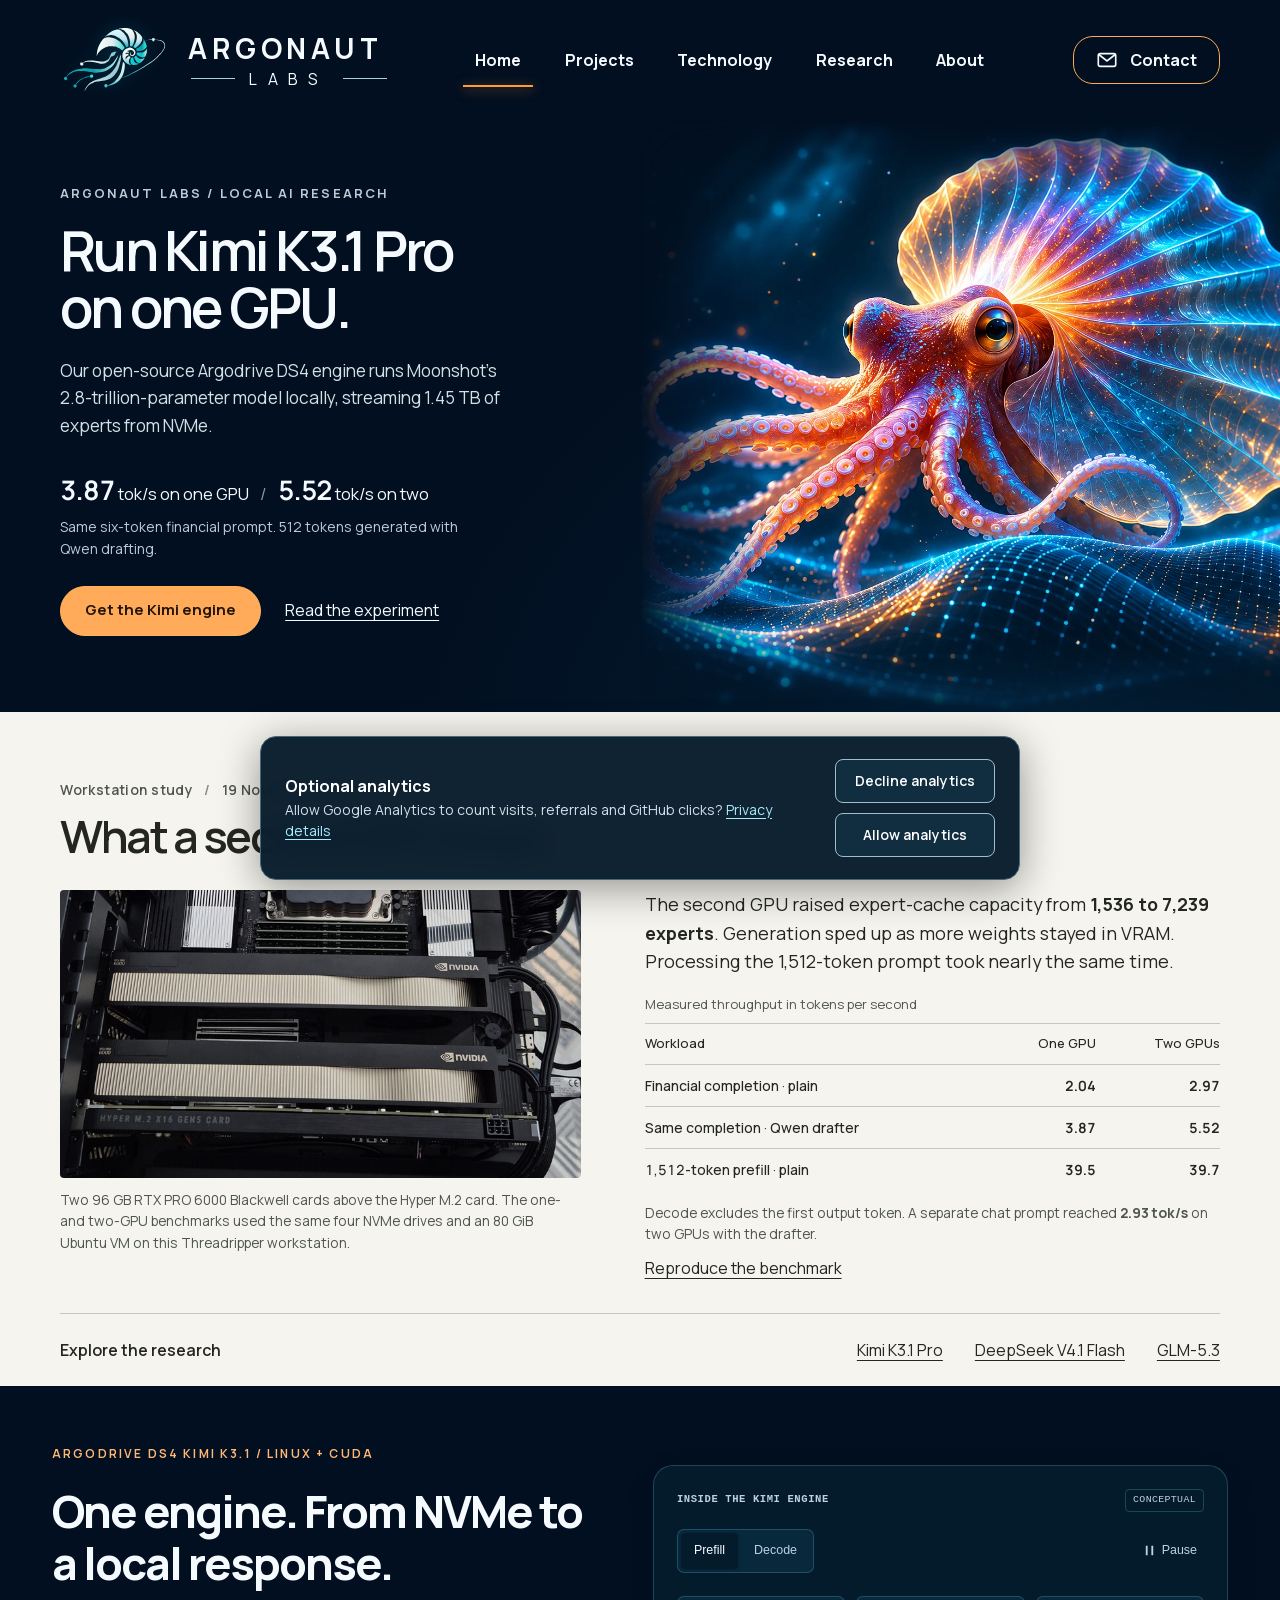
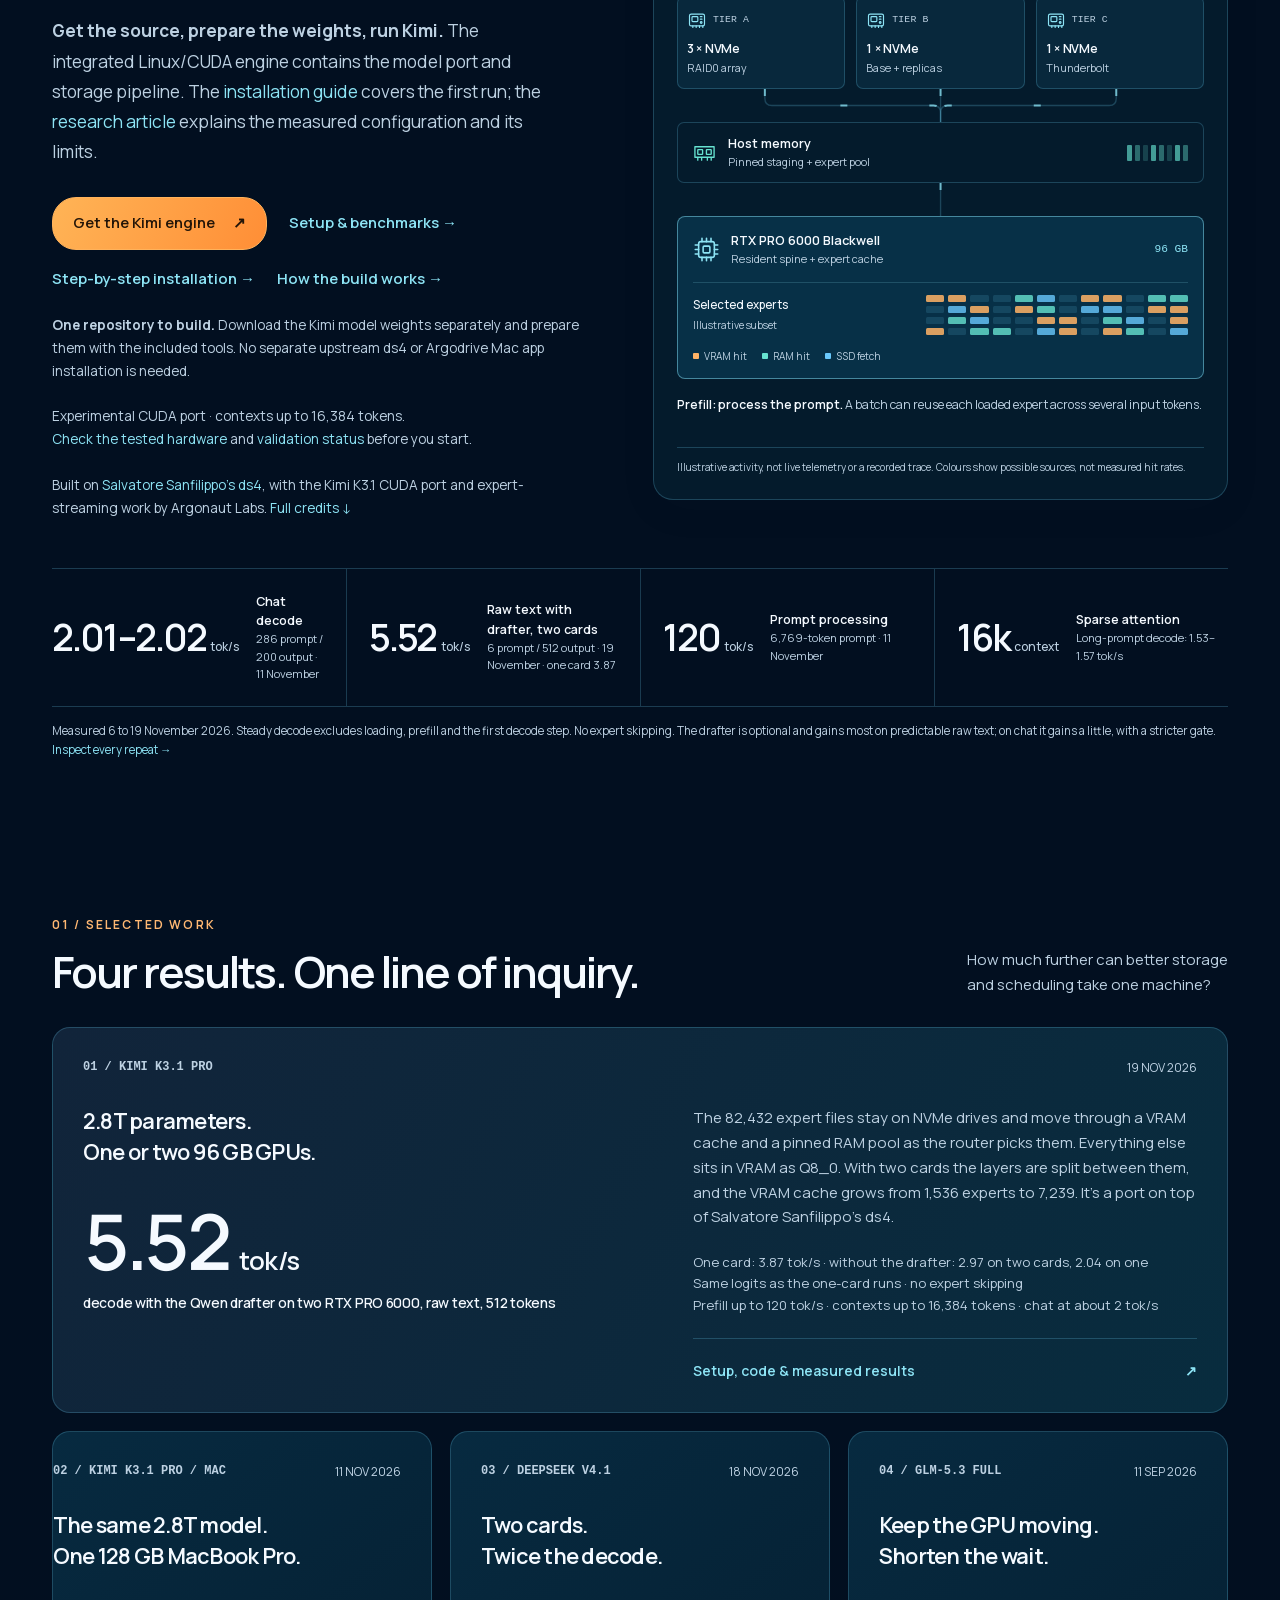
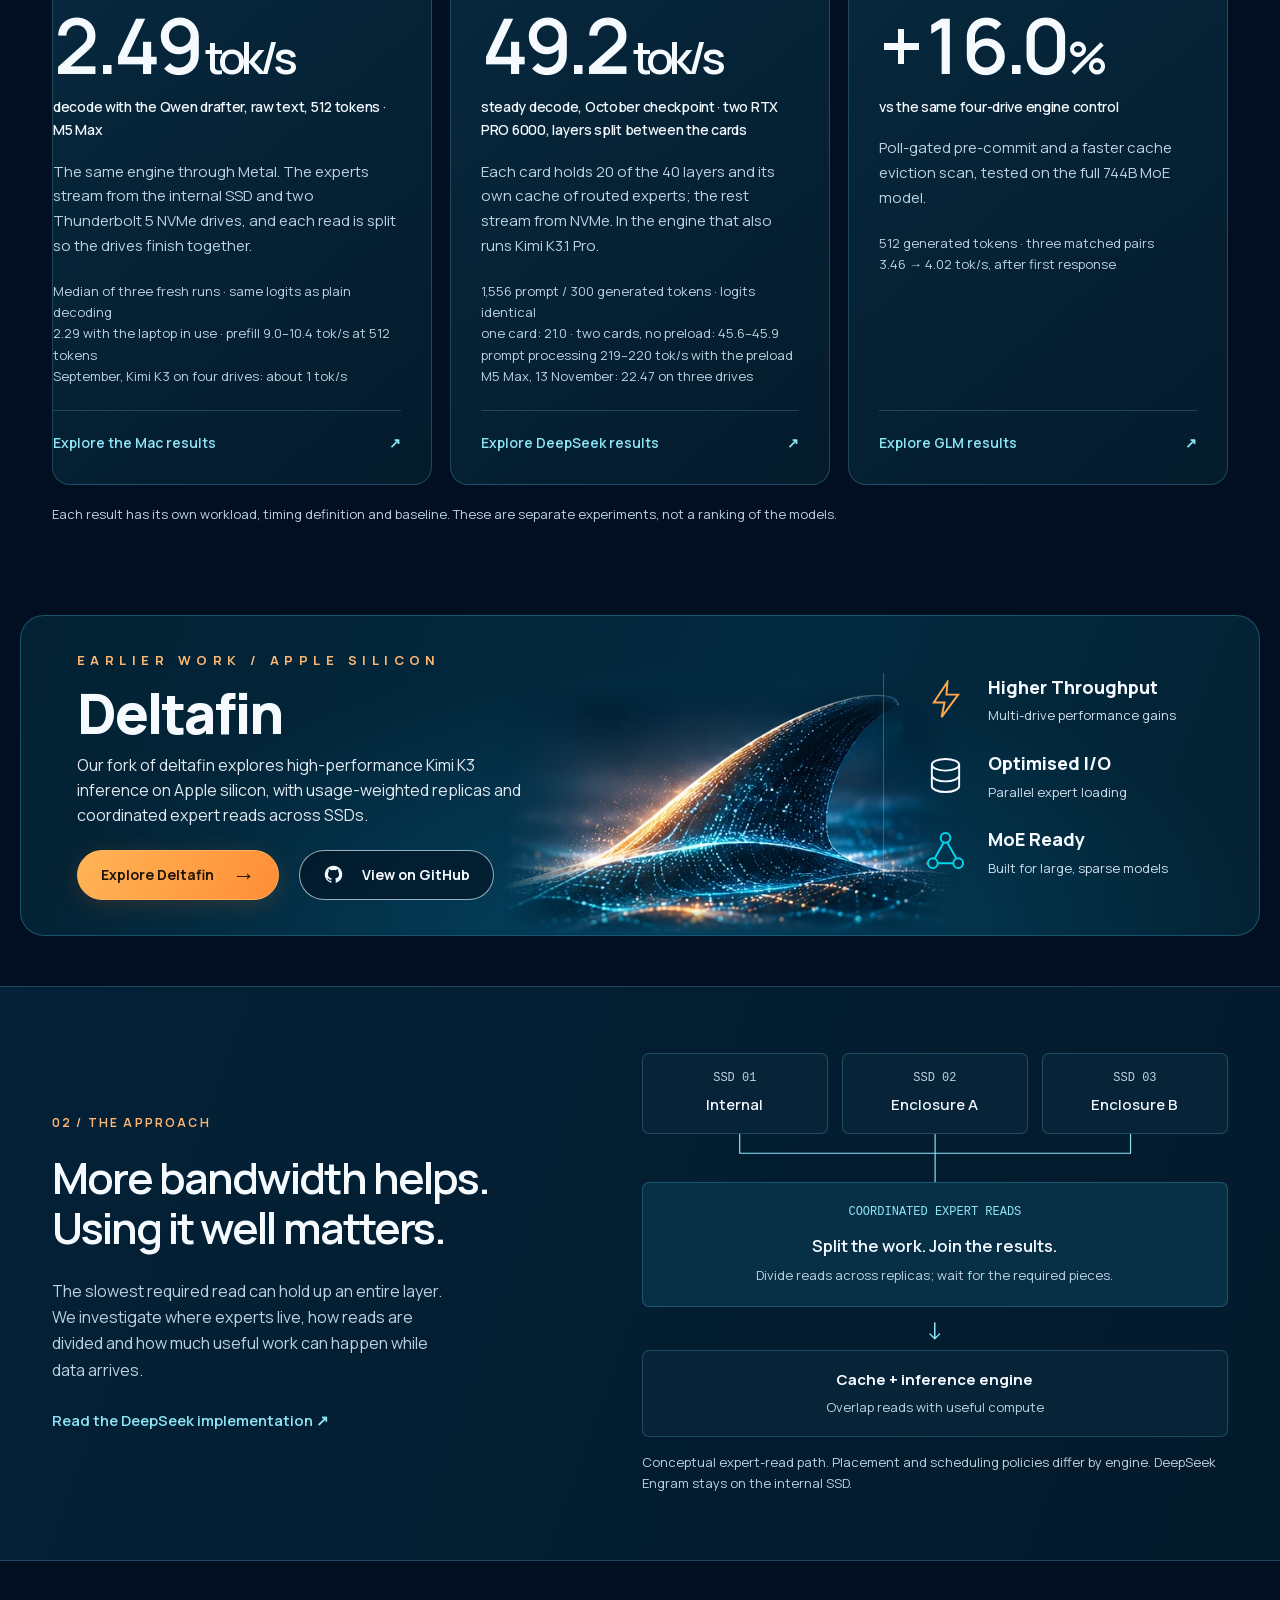
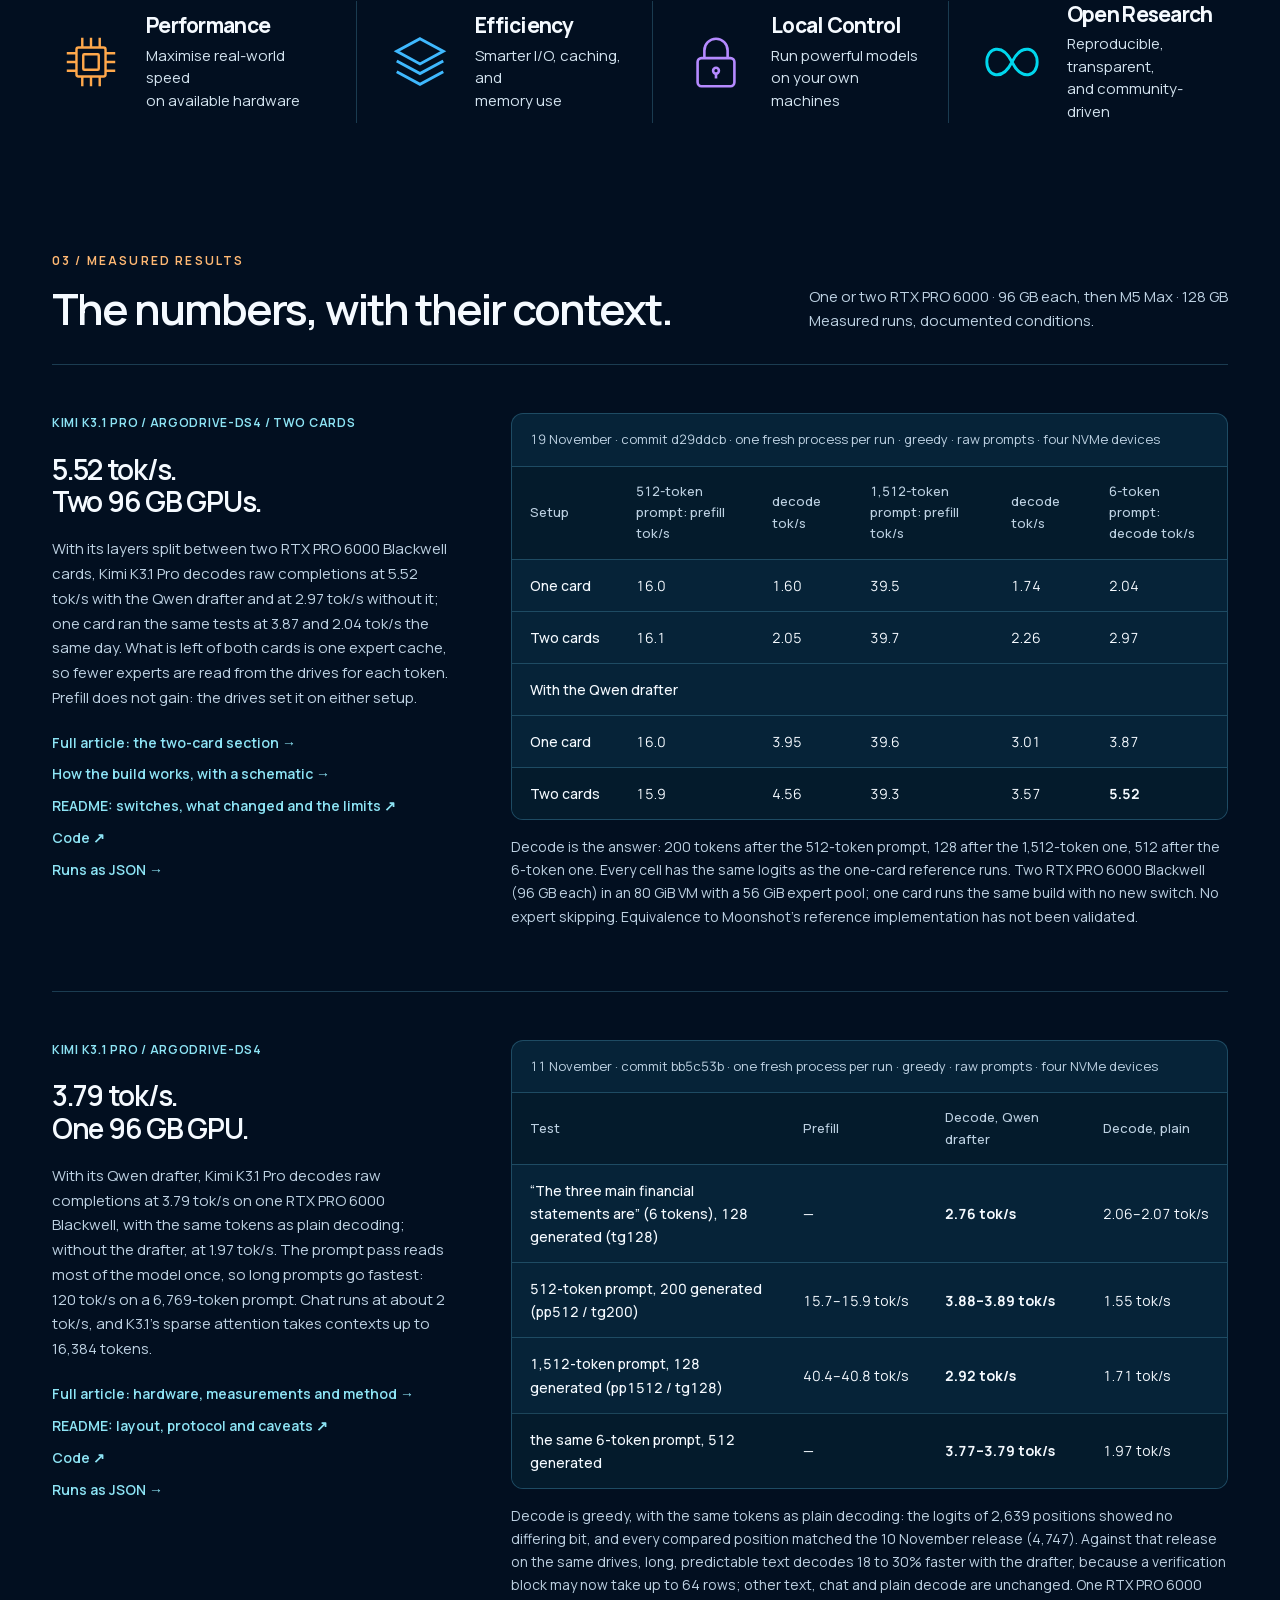
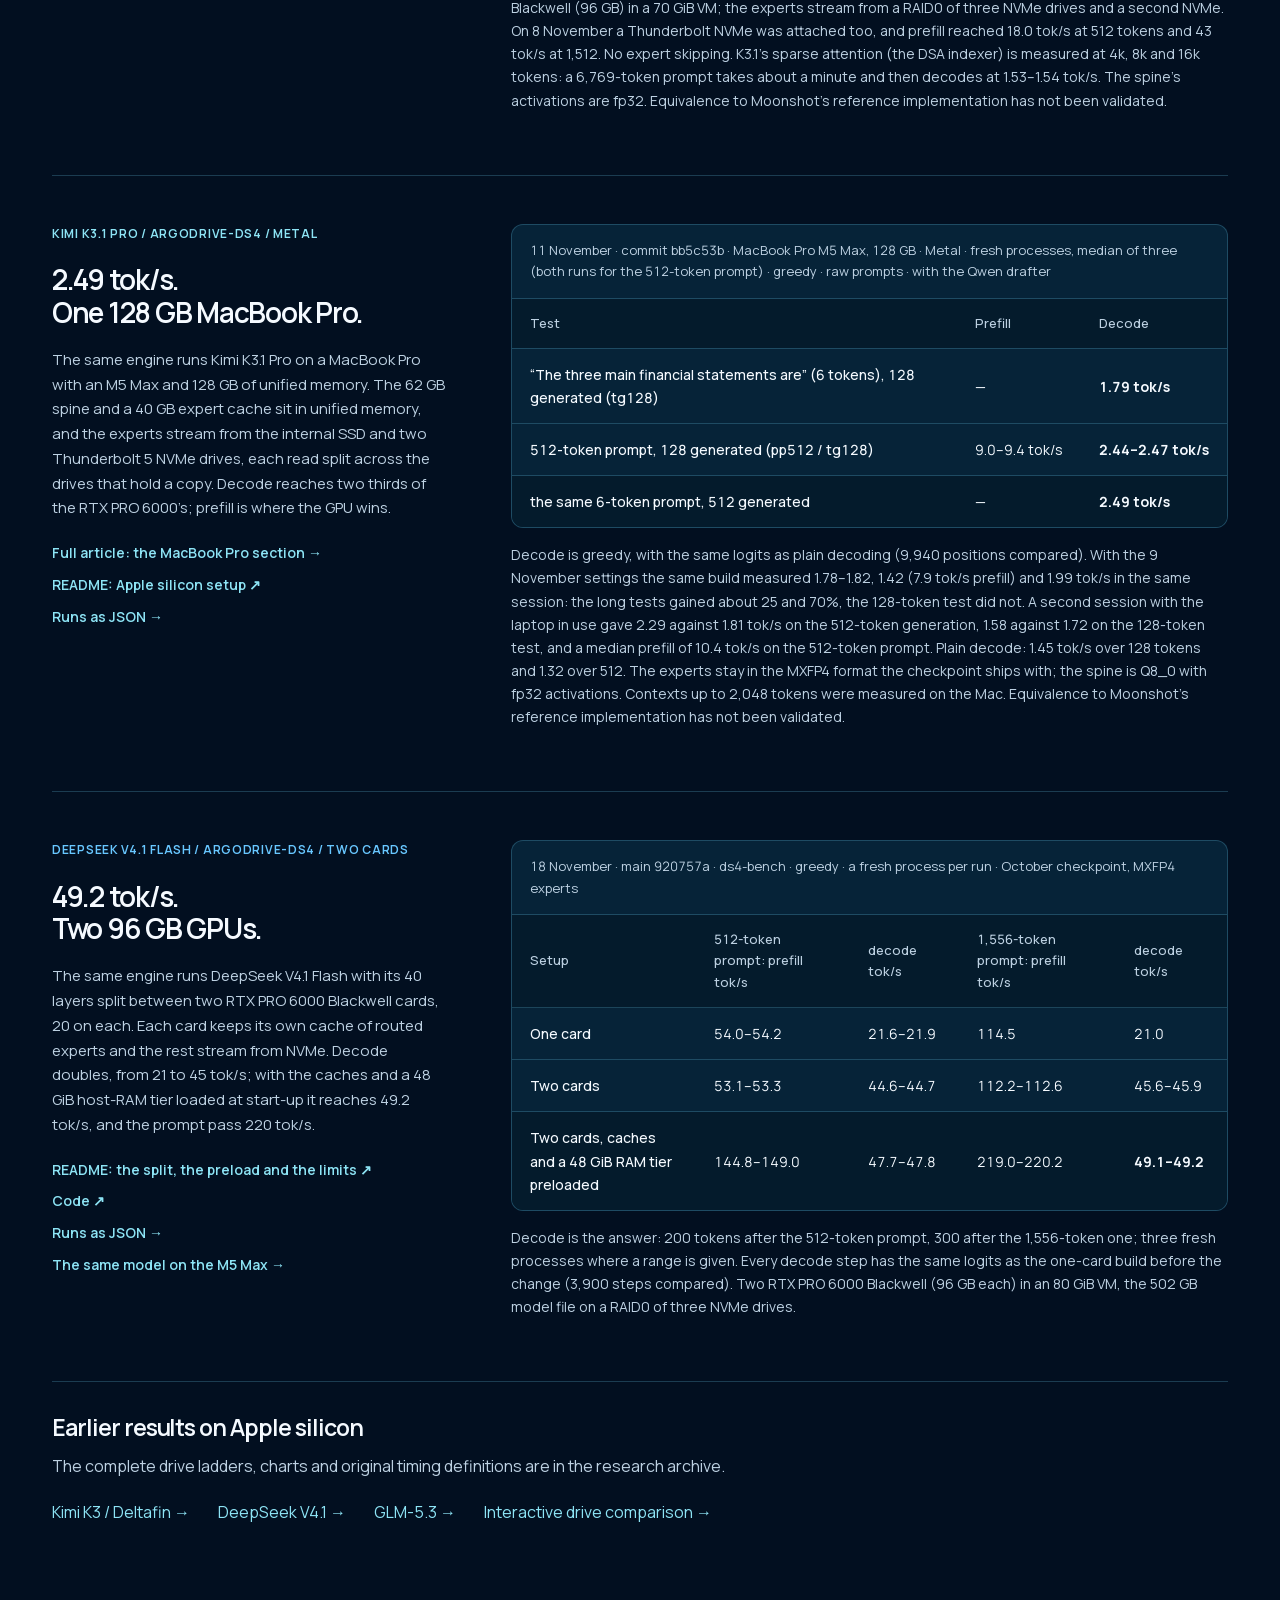
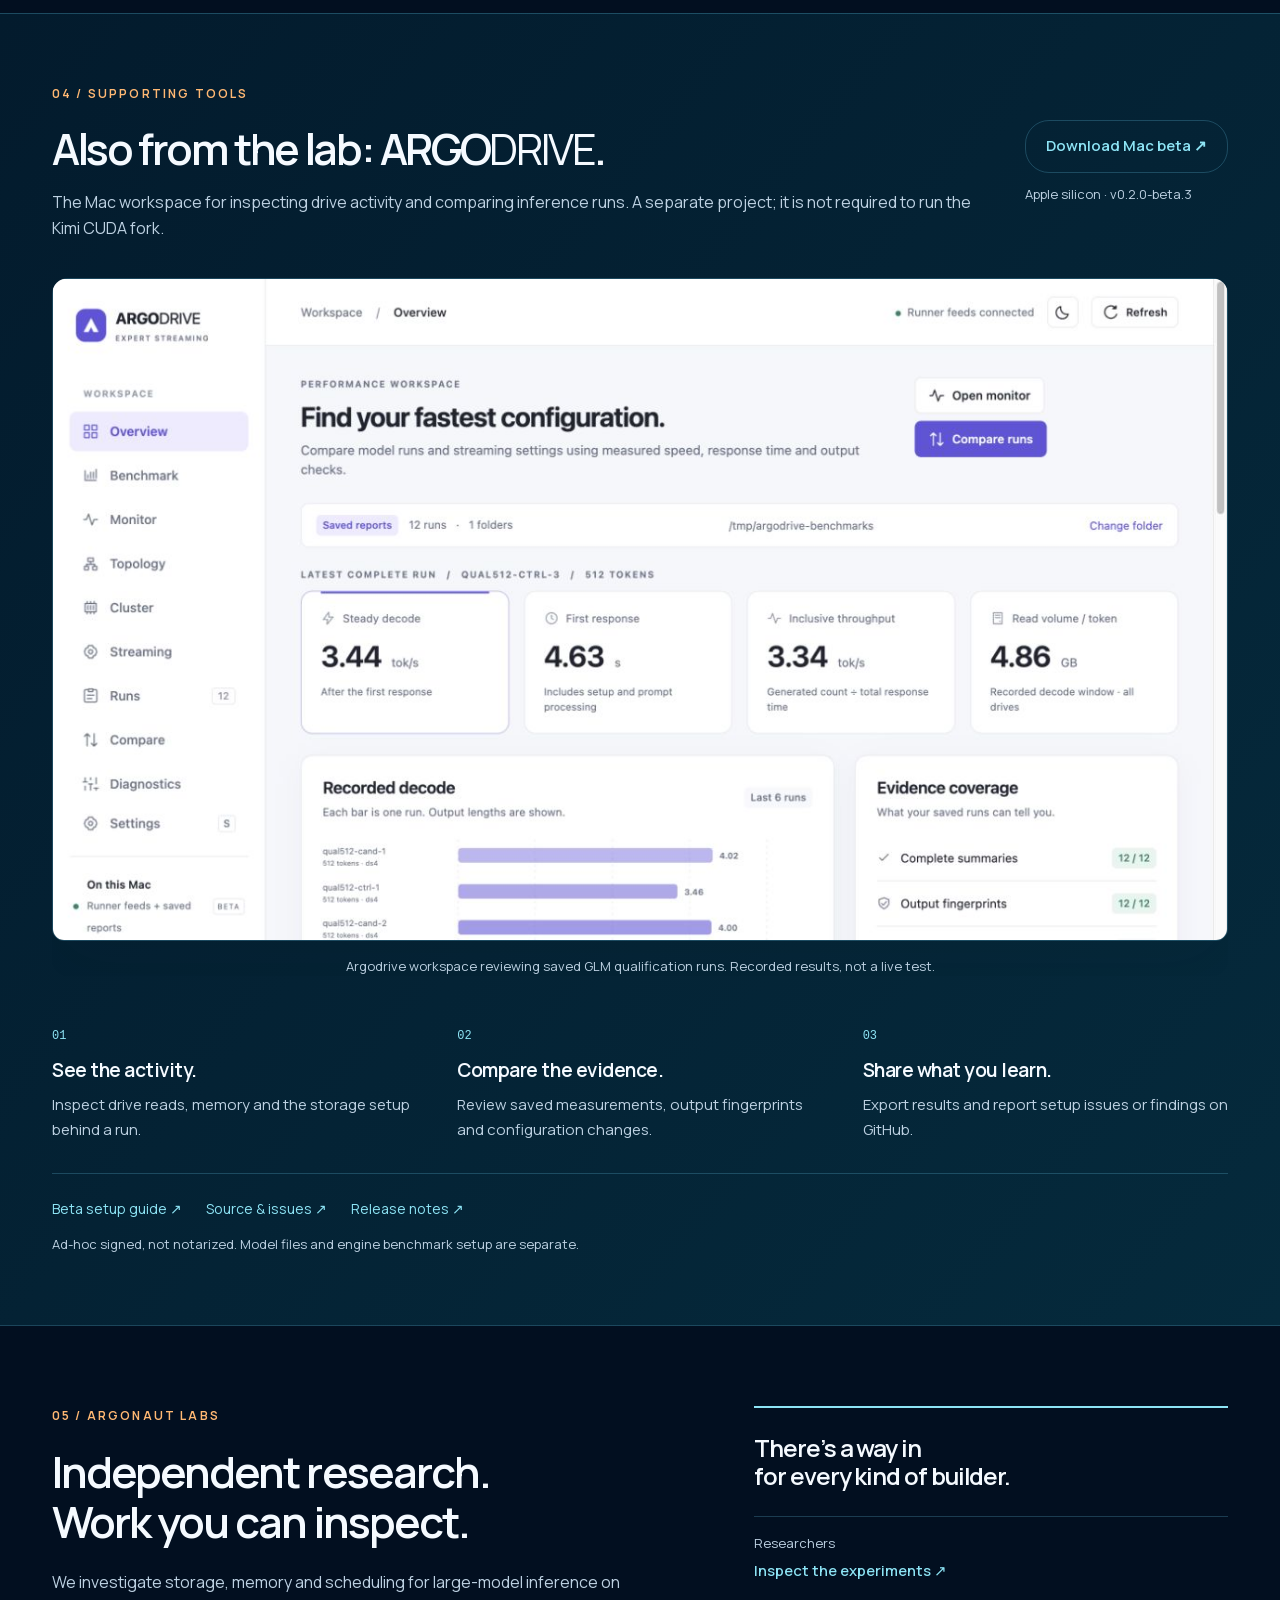
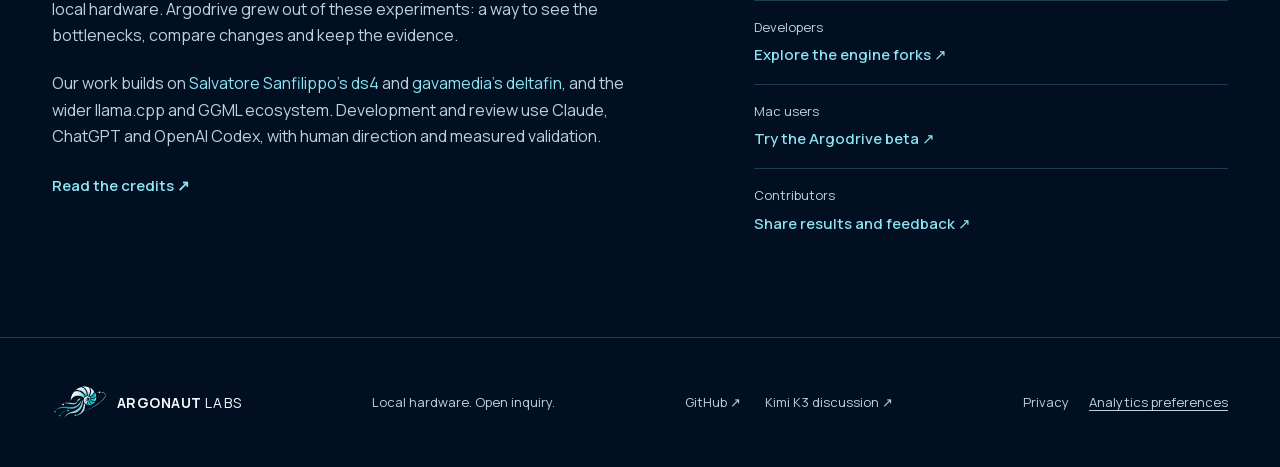
==== index.html @ c49e1ba4 "Remove the Kimi K3.1 Hacker News link from the footer" ====
<!DOCTYPE html>

<html lang="en"><head><meta charset="utf-8"/><meta content="width=device-width,initial-scale=1" name="viewport"/><meta content="dark" name="color-scheme"/><title>Run Kimi K3.1 Pro on one GPU — Argonaut Labs</title><meta content="Run Kimi K3.1 Pro locally with our integrated CUDA engine. One 96 GB GPU plus NVMe: measured chat and raw-text speeds, hardware, source code and installation guide." name="description"/><link href="https://argonautlabs.ai/" rel="canonical"/><link href="assets/cinematic/favicon.svg" rel="icon"/><link href="styles.css?v=20261106-bronze" rel="stylesheet"/><link href="assets/engine-diagram.css?v=20261107b" rel="stylesheet"/><script defer="" src="assets/engine-diagram.js?v=20261106-1"></script><meta content="website" property="og:type"/><meta content="Argonaut Labs" property="og:site_name"/><meta content="Run Kimi K3.1 Pro on one GPU — Argonaut Labs" property="og:title"/><meta content="Run Kimi K3.1 Pro locally with our integrated CUDA engine. One 96 GB GPU plus NVMe: measured chat and raw-text speeds, hardware, source code and installation guide." property="og:description"/><meta content="https://argonautlabs.ai/" property="og:url"/><meta content="https://argonautlabs.ai/assets/og-kimi-k31.png?v=20261106-bronze" property="og:image"/><meta content="summary_large_image" name="twitter:card"/><meta content="Run Kimi K3.1 Pro on one GPU — Argonaut Labs" name="twitter:title"/><meta content="Run Kimi K3.1 Pro locally with our integrated CUDA engine. One 96 GB GPU plus NVMe: measured chat and raw-text speeds, hardware, source code and installation guide." name="twitter:description"/><meta content="https://argonautlabs.ai/assets/og-kimi-k31.png?v=20261106-bronze" name="twitter:image"/><script type="application/ld+json">{
  "@context": "https://schema.org",
  "@graph": [
    {
      "@type": "Organization",
      "name": "Argonaut Labs",
      "url": "https://argonautlabs.ai/",
      "logo": "https://argonautlabs.ai/assets/cinematic/brand-icon.svg",
      "sameAs": [
        "https://github.com/argonautlabsai"
      ]
    },
    {
      "@type": "WebSite",
      "name": "Argonaut Labs",
      "url": "https://argonautlabs.ai/",
      "description": "Run Kimi K3.1 Pro locally with our integrated CUDA engine. One 96 GB GPU plus NVMe: measured chat and raw-text speeds, hardware, source code and installation guide."
    },
    {
      "@type": "SoftwareSourceCode",
      "@id": "https://argonautlabs.ai/#kimi-engine",
      "name": "Argodrive DS4 Kimi K3.1",
      "codeRepository": "https://github.com/argonautlabsai/argodrive-ds4-kimi-k3.1",
      "url": "https://argonautlabs.ai/research/kimi-k31-single-gpu.html",
      "description": "Integrated Linux/CUDA inference engine for running Kimi K3.1 Pro locally on one GPU. Includes the Kimi port, NVMe expert streaming, caches and weight-preparation tools. Build from source; model weights and CUDA dependencies are separate. No separate upstream ds4 or Argodrive Mac app installation is required.",
      "programmingLanguage": [
        "C",
        "C++",
        "CUDA",
        "Python"
      ],
      "runtimePlatform": "Linux with NVIDIA CUDA",
      "author": {
        "@type": "Organization",
        "name": "Argonaut Labs",
        "url": "https://argonautlabs.ai/"
      },
      "isBasedOn": "https://github.com/antirez/ds4"
    }
  ]
}</script><meta content="#020f20" name="theme-color"/><link href="assets/cinematic/fonts.css" rel="stylesheet"/><link href="assets/cinematic/home.css?v=20261119-study" rel="stylesheet"/><link rel="stylesheet" href="/assets/analytics.css?v=20261119">
</head><body class="al-home"><a class="skip" href="#main">Skip to content</a><header class="al-header" id="top">
<a aria-label="Argonaut Labs homepage" class="al-brand" href="#overview">
<img alt="" class="al-brand-symbol" height="100" src="assets/cinematic/brand-icon.svg" width="100"/>
<span class="al-brand-text"><strong>ARGONAUT</strong><span class="al-brand-labs"><i></i>LABS<i></i></span></span>
</a>
<button aria-controls="site-nav" aria-expanded="false" aria-label="Open navigation" class="al-mobile-toggle" type="button"><span></span><span></span><span></span></button>
<nav aria-label="Main navigation" class="al-site-nav" id="site-nav">
<a aria-current="location" class="al-active" href="#overview">Home</a>
<a href="#projects">Projects</a>
<a href="#technology">Technology</a>
<a href="#research">Research</a>
<a href="#about">About</a>
</nav>
<a aria-label="Contact Argonaut Labs" class="al-contact-button" href="#contact"><svg aria-hidden="true" fill="none" focusable="false" stroke="currentColor" stroke-width="1.8" viewbox="0 0 24 24"><rect height="14" rx="2" width="19" x="2.5" y="5"></rect><path d="m3 6 9 7 9-7"></path></svg> Contact</a>
</header><main id="main"><section aria-labelledby="hero-title" class="al-hero" id="overview">
<div aria-hidden="true" class="al-hero-art"><img alt="" class="al-hero-creature" fetchpriority="high" height="1086" src="assets/cinematic/argonaut-hero.webp" width="1448"/></div>
<div class="al-hero-content">
<p class="al-eyebrow">Argonaut Labs / Local AI research</p>
<h1 id="hero-title">Run Kimi K3.1 Pro<br/>on one GPU.</h1>
<p class="al-hero-description">Our open-source Argodrive DS4 engine runs Moonshot’s 2.8-trillion-parameter model locally, streaming 1.45 TB of experts from NVMe.</p>
<p class="al-hero-finding"><span><strong>3.87</strong> tok/s on one GPU</span> <span class="al-compare-separator" aria-hidden="true">/</span> <span><strong>5.52</strong> tok/s on two</span></p>
<p class="al-hero-protocol">Same six-token financial prompt. 512 tokens generated with Qwen drafting.</p>
<div class="al-hero-actions"><a class="al-btn al-btn-primary" href="https://github.com/argonautlabsai/argodrive-ds4-kimi-k3.1">Get the Kimi engine</a><a class="al-experiment-link" href="research/kimi-k31-build.html">Read the experiment</a></div>
</div></section>
<section aria-labelledby="testbench-title" class="al-testbench" id="testbench">
<div class="al-testbench-inner">
<div class="al-testbench-head"><p class="al-dateline">Workstation study <span aria-hidden="true">/</span> <time datetime="2026-11-19">19 November 2026</time></p>
<h2 id="testbench-title">What a second GPU buys.</h2></div>
<div class="al-testbench-grid">
<figure class="al-bench-photo">
<a href="assets/argonaut-workstation-1600.jpg" aria-label="View the full-size workstation photograph"><img src="assets/argonaut-workstation-800.jpg" srcset="assets/argonaut-workstation-800.jpg 800w, assets/argonaut-workstation-1600.jpg 1600w" sizes="(max-width: 720px) calc(100vw - 48px), (max-width: 1300px) 43vw, 530px" width="1600" height="885" loading="lazy" decoding="async" alt="Two NVIDIA RTX PRO 6000 Blackwell GPUs mounted above the workstation’s Hyper M.2 expansion card."/></a>
<figcaption>Two 96 GB RTX PRO 6000 Blackwell cards above the Hyper M.2 card. The one- and two-GPU benchmarks used the same four NVMe drives and an 80 GiB Ubuntu VM on this Threadripper workstation.</figcaption></figure>
<div class="al-bench-readout"><p>The second GPU raised expert-cache capacity from <strong>1,536 to 7,239 experts</strong>. Generation sped up as more weights stayed in VRAM. Processing the 1,512-token prompt took nearly the same time.</p>
<table><caption>Measured throughput in tokens per second</caption><thead><tr><th scope="col">Workload</th><th scope="col">One GPU</th><th scope="col">Two GPUs</th></tr></thead>
<tbody><tr><th scope="row">Financial completion · plain</th><td>2.04</td><td>2.97</td></tr>
<tr><th scope="row">Same completion · Qwen drafter</th><td>3.87</td><td>5.52</td></tr>
<tr><th scope="row">1,512-token prefill · plain</th><td>39.5</td><td>39.7</td></tr></tbody></table>
<p class="al-bench-note">Decode excludes the first output token. A separate chat prompt reached <strong>2.93 tok/s</strong> on two GPUs with the drafter.</p>
<a href="research/kimi-k31-build.html#reproduce">Reproduce the benchmark</a></div>
</div>
<nav class="al-study-links" aria-label="Research by model"><span>Explore the research</span><a href="research/kimi-k31-single-gpu.html">Kimi K3.1 Pro</a><a href="#deepseek-cuda-results">DeepSeek V4.1 Flash</a><a href="research/glm.html">GLM-5.3</a></nav>
</div></section>
<section class="hero wrap kimi-launch" id="projects">
<div>
<p class="eyebrow" id="kimi31-overview">ARGODRIVE DS4 KIMI K3.1 / LINUX + CUDA</p>
<h2 class="al-study-title">One engine. From NVMe to a local response.</h2>
<p class="hero-lede"><strong>Get the source, prepare the weights, run Kimi.</strong> The integrated Linux/CUDA engine contains the model port and storage pipeline. The <a href="guides/install-kimi-k31.html">installation guide</a> covers the first run; the <a href="research/kimi-k31-single-gpu.html">research article</a> explains the measured configuration and its limits.</p>
<div class="actions"><a class="button primary" href="https://github.com/argonautlabsai/argodrive-ds4-kimi-k3.1">Get the Kimi engine <span aria-hidden="true">↗</span></a><a class="text-link" href="research/kimi-k31-single-gpu.html">Setup &amp; benchmarks →</a><a class="text-link" href="guides/install-kimi-k31.html">Step-by-step installation →</a><a class="text-link" href="research/kimi-k31-build.html">How the build works →</a></div>
<p class="launch-scope"><strong>One repository to build.</strong> Download the Kimi model weights separately and prepare them with the included tools. No separate upstream ds4 or Argodrive Mac app installation is needed.</p>
<p class="launch-scope">Experimental CUDA port · contexts up to 16,384 tokens.<br/><a href="research/kimi-k31-single-gpu.html#hardware">Check the tested hardware</a> and <a href="research/kimi-k31-single-gpu.html#validation">validation status</a> before you start.</p>
<p class="launch-scope">Built on <a href="https://github.com/antirez/ds4">Salvatore Sanfilippo’s ds4</a>, with the Kimi K3.1 CUDA port and expert-streaming work by Argonaut Labs. <a href="#credits">Full credits ↓</a></p>
</div>
<figure aria-describedby="home-engine-disclaimer" aria-labelledby="home-engine-title" class="engine-diagram" data-engine-diagram="" data-mode="prefill" data-running="false">
<svg aria-hidden="true" focusable="false" height="0" style="position:absolute" width="0"><defs>
<symbol id="home-engine-ssd" viewbox="0 0 24 24"><rect height="14" rx="2" width="18" x="3" y="5"></rect><rect height="6" rx="1" width="7" x="6" y="8"></rect><path d="M16 8h2m-2 3h2M7 19v2m4-2v2m4-2v2m4-2v2"></path><circle cx="17" cy="15" r="1"></circle></symbol>
<symbol id="home-engine-ram" viewbox="0 0 24 24"><path d="M2 6h20v11H2zM5 17v3m4-3v3m6-3v3m4-3v3"></path><rect height="5" rx=".5" width="5" x="5" y="9"></rect><rect height="5" rx=".5" width="5" x="14" y="9"></rect></symbol>
<symbol id="home-engine-gpu" viewbox="0 0 24 24"><rect height="14" rx="2" width="14" x="5" y="5"></rect><rect height="6" rx="1" width="6" x="9" y="9"></rect><path d="M8 2v3m4-3v3m4-3v3M8 19v3m4-3v3m4-3v3M2 8h3m-3 4h3m-3 4h3M19 8h3m-3 4h3m-3 4h3"></path></symbol>
</defs></svg>
<div class="engine-heading"><span id="home-engine-title">INSIDE THE KIMI ENGINE</span><span class="engine-concept">CONCEPTUAL</span></div>
<div class="engine-controls" hidden=""><div aria-label="Inference phase" class="engine-mode-group" role="group"><button aria-controls="home-engine-caption" aria-pressed="true" data-engine-mode="prefill" type="button">Prefill</button><button aria-controls="home-engine-caption" aria-pressed="false" data-engine-mode="decode" type="button">Decode</button></div><button aria-label="Pause diagram animation" class="engine-pause" type="button"><svg aria-hidden="true" viewbox="0 0 14 14"><path d="M3 2h2v10H3zM9 2h2v10H9z"></path></svg><span>Pause</span></button></div>
<div class="engine-tiers">
<div class="engine-tier"><div class="engine-tier-top"><svg aria-hidden="true" class="engine-icon"><use href="#home-engine-ssd"></use></svg>TIER A</div><strong>3 × NVMe</strong><small>RAID0 array</small></div>
<div class="engine-tier"><div class="engine-tier-top"><svg aria-hidden="true" class="engine-icon"><use href="#home-engine-ssd"></use></svg>TIER B</div><strong>1 × NVMe</strong><small>Base + replicas</small></div>
<div class="engine-tier"><div class="engine-tier-top"><svg aria-hidden="true" class="engine-icon"><use href="#home-engine-ssd"></use></svg>TIER C</div><strong>1 × NVMe</strong><small>Thunderbolt</small></div>
</div>
<svg aria-hidden="true" class="engine-wires" preserveaspectratio="none" viewbox="0 0 600 36"><g><path d="M100 0v10q0 8 8 8h184q8 0 8 8v10"></path><path d="M300 0v36"></path><path d="M500 0v10q0 8-8 8H308q-8 0-8 8v10"></path></g><g><path class="engine-flow" d="M100 0v10q0 8 8 8h184q8 0 8 8v10"></path><path class="engine-flow" d="M300 0v36"></path><path class="engine-flow" d="M500 0v10q0 8-8 8H308q-8 0-8 8v10"></path></g></svg>
<div class="engine-memory"><svg aria-hidden="true" class="engine-icon"><use href="#home-engine-ram"></use></svg><div><strong>Host memory</strong><span>Pinned staging + expert pool</span></div><div aria-hidden="true" class="engine-pins"><i></i><i></i><i></i><i></i><i></i><i></i><i></i><i></i></div></div>
<svg aria-hidden="true" class="engine-wires" preserveaspectratio="none" viewbox="0 0 600 36"><path d="M300 0v36"></path><path class="engine-flow" d="M300 0v36"></path></svg>
<div class="engine-gpu"><div class="engine-gpu-head"><svg aria-hidden="true" class="engine-icon"><use href="#home-engine-gpu"></use></svg><div><strong>RTX PRO 6000 Blackwell</strong><span>Resident spine + expert cache</span></div><small>96 GB</small></div><div class="engine-cache"><div><strong>Selected experts</strong><small>Illustrative subset</small></div><div aria-hidden="true" class="engine-grid"><span class="from-gpu"></span><span class="from-ram"></span><span></span><span></span><span class="from-ram"></span><span class="from-disk"></span><span></span><span class="from-ram"></span><span class="from-disk"></span><span></span><span class="from-ram"></span><span class="from-disk"></span><span></span><span class="from-ram"></span><span class="from-disk"></span><span></span><span class="from-ram"></span><span class="from-disk"></span><span></span><span class="from-ram"></span><span class="from-disk"></span><span></span><span class="from-ram"></span><span class="from-disk"></span><span></span><span class="from-ram"></span><span class="from-disk"></span><span></span><span></span><span class="from-disk"></span><span class="from-gpu"></span><span></span><span class="from-disk"></span><span class="from-gpu"></span><span></span><span class="from-disk"></span><span class="from-gpu"></span><span></span><span class="from-disk"></span><span class="from-gpu"></span><span></span><span class="from-disk"></span><span class="from-gpu"></span><span></span><span class="from-disk"></span><span class="from-gpu"></span><span></span><span class="from-disk"></span></div></div><div class="engine-legend"><span><i></i>VRAM hit</span><span><i class="legend-ram"></i>RAM hit</span><span><i class="legend-disk"></i>SSD fetch</span></div></div>
<figcaption aria-live="polite" data-engine-caption="" id="home-engine-caption"><strong>Prefill: process the prompt.</strong> A batch can reuse each loaded expert across several input tokens.</figcaption>
<p class="engine-disclaimer" id="home-engine-disclaimer">Illustrative activity, not live telemetry or a recorded trace. Colours show possible sources, not measured hit rates.</p>
</figure>
</section>
<div aria-label="Measured results, separate from the conceptual animation" class="launch-evidence wrap">
<div class="launch-evidence-grid"><a href="research/kimi-k31-single-gpu.html#drafter"><strong>2.01–2.02<small>tok/s</small></strong><span><b>Chat decode</b><em>286 prompt / 200 output · 11 November</em></span></a><a href="research/kimi-k31-single-gpu.html#two-cards"><strong>5.52<small>tok/s</small></strong><span><b>Raw text with drafter, two cards</b><em>6 prompt / 512 output · 19 November · one card 3.87</em></span></a><a href="research/kimi-k31-single-gpu.html#standard"><strong>120<small>tok/s</small></strong><span><b>Prompt processing</b><em>6,769-token prompt · 11 November</em></span></a><a href="research/kimi-k31-single-gpu.html#long-context"><strong>16k<small>context</small></strong><span><b>Sparse attention</b><em>Long-prompt decode: 1.53–1.57 tok/s</em></span></a></div>
<p>Measured 6 to 19 November 2026. Steady decode excludes loading, prefill and the first decode step. No expert skipping. The drafter is optional and gains most on predictable raw text; on chat it gains a little, with a stricter gate. <a href="research/kimi-k31-single-gpu.html#results">Inspect every repeat →</a></p>
</div>

<section class="research wrap" id="research"><div class="section-heading"><div><p class="eyebrow">01 / SELECTED WORK</p><h2>Four results. One line of inquiry.</h2></div><p>How much further can better storage<br class="desktop"/> and scheduling take one machine?</p></div><div class="research-grid"><article class="research-card kimi lead"><div class="card-top"><span class="mono">01 / KIMI K3.1 PRO</span><span>19 NOV 2026</span></div><div class="lead-main"><h3>2.8T parameters. <br/>One or two 96 GB GPUs.</h3><div class="big-number">5.52<span> tok/s</span></div><p class="metric-description">decode with the Qwen drafter on two RTX PRO 6000, raw text, 512 tokens</p></div><div class="lead-side"><p class="card-copy">The 82,432 expert files stay on NVMe drives and move through a VRAM cache and a pinned RAM pool as the router picks them. Everything else sits in VRAM as Q8_0. With two cards the layers are split between them, and the VRAM cache grows from 1,536 experts to 7,239. It’s a port on top of Salvatore Sanfilippo’s ds4.</p><p class="card-condition">One card: 3.87 tok/s · without the drafter: 2.97 on two cards, 2.04 on one<br/>Same logits as the one-card runs · no expert skipping<br/>Prefill up to 120 tok/s · contexts up to 16,384 tokens · chat at about 2 tok/s</p><a class="card-link" href="research/kimi-k31-single-gpu.html">Setup, code &amp; measured results <span aria-hidden="true">↗</span></a></div></article><article class="research-card kimi"><div class="card-top"><span class="mono">02 / KIMI K3.1 PRO / MAC</span><span>11 NOV 2026</span></div><h3>The same 2.8T model. <br/>One 128 GB MacBook Pro.</h3><div class="big-number">2.49<span> tok/s</span></div><p class="metric-description">decode with the Qwen drafter, raw text, 512 tokens · M5 Max</p><p class="card-copy">The same engine through Metal. The experts stream from the internal SSD and two Thunderbolt 5 NVMe drives, and each read is split so the drives finish together.</p><p class="card-condition">Median of three fresh runs · same logits as plain decoding<br/>2.29 with the laptop in use · prefill 9.0–10.4 tok/s at 512 tokens<br/>September, Kimi K3 on four drives: about 1 tok/s</p><a class="card-link" href="research/kimi-k31-single-gpu.html#apple-silicon">Explore the Mac results <span aria-hidden="true">↗</span></a></article>
<article class="research-card deepseek"><div class="card-top"><span class="mono">03 / DEEPSEEK V4.1</span><span>18 NOV 2026</span></div><h3>Two cards. <br/>Twice the decode.</h3><div class="big-number">49.2<span> tok/s</span></div><p class="metric-description">steady decode, October checkpoint · two RTX PRO 6000, layers split between the cards</p><p class="card-copy">Each card holds 20 of the 40 layers and its own cache of routed experts; the rest stream from NVMe. In the engine that also runs Kimi K3.1 Pro.</p><p class="card-condition">1,556 prompt / 300 generated tokens · logits identical <br/>one card: 21.0 · two cards, no preload: 45.6–45.9 <br/>prompt processing 219–220 tok/s with the preload <br/>M5 Max, 13 November: 22.47 on three drives</p><a class="card-link" href="#deepseek-cuda-results">Explore DeepSeek results <span aria-hidden="true">↗</span></a></article>
<article class="research-card glm"><div class="card-top"><span class="mono">04 / GLM-5.3 FULL</span><span>11 SEP 2026</span></div><h3>Keep the GPU moving. <br/>Shorten the wait.</h3><div class="big-number">+16.0<span>%</span></div><p class="metric-description">vs the same four-drive engine control</p><p class="card-copy">Poll-gated pre-commit and a faster cache eviction scan, tested on the full 744B MoE model.</p><p class="card-condition">512 generated tokens · three matched pairs <br/>3.46 → 4.02 tok/s, after first response</p><a class="card-link" href="research/apple-silicon-results.html#glm-results">Explore GLM results <span aria-hidden="true">↗</span></a></article>
</div><p class="section-note">Each result has its own workload, timing definition and baseline. These are separate experiments, not a ranking of the models.</p></section><section aria-labelledby="feature-title" class="al-feature" id="deltafin-project">
<div class="al-feature-glow"></div>
<img alt="" aria-hidden="true" class="al-fin-image" height="300" src="assets/cinematic/deltafin-fin.webp" width="740"/>
<div class="al-feature-copy"><p class="al-eyebrow">EARLIER WORK / APPLE SILICON</p><h2 id="feature-title">Deltafin</h2><p>Our fork of deltafin explores high-performance Kimi K3 inference on Apple silicon, with usage-weighted replicas and coordinated expert reads across SSDs.</p><div class="al-feature-actions"><a class="al-btn al-btn-primary" href="research/apple-silicon-results.html#kimi-results">Explore Deltafin <span aria-hidden="true">→</span></a><a class="al-btn al-btn-secondary" href="https://github.com/argonautlabsai/deltafin" rel="noopener noreferrer" target="_blank"><svg aria-hidden="true" fill="currentColor" focusable="false" viewbox="0 0 24 24"><path d="M12 2a10 10 0 0 0-3.16 19.49c.5.09.68-.22.68-.48v-1.86c-2.78.6-3.37-1.18-3.37-1.18-.45-1.16-1.11-1.47-1.11-1.47-.91-.62.07-.61.07-.61 1 .07 1.53 1.03 1.53 1.03.9 1.52 2.35 1.08 2.92.82.09-.65.35-1.08.63-1.33-2.22-.25-4.55-1.11-4.55-4.94 0-1.09.39-1.98 1.03-2.68-.1-.25-.45-1.27.1-2.65 0 0 .84-.27 2.75 1.02A9.56 9.56 0 0 1 12 6.82c.85 0 1.71.11 2.51.34 1.91-1.29 2.75-1.02 2.75-1.02.55 1.38.2 2.4.1 2.65.64.7 1.03 1.59 1.03 2.68 0 3.84-2.34 4.68-4.57 4.93.36.31.68.92.68 1.85v2.76c0 .27.18.58.69.48A10 10 0 0 0 12 2Z"></path></svg> View on GitHub</a></div></div>
<div class="al-feature-metrics"><div><svg aria-hidden="true" class="al-orange" fill="none" focusable="false" stroke="currentColor" stroke-width="2" viewbox="0 0 40 40"><path d="M22 2 8 23h11l-3 15 17-23H21l1-13Z"></path></svg><span><strong>Higher Throughput</strong><small>Multi-drive performance gains</small></span></div><div><svg aria-hidden="true" fill="none" focusable="false" stroke="currentColor" stroke-width="2" viewbox="0 0 40 40"><ellipse cx="20" cy="9" rx="14" ry="6"></ellipse><path d="M6 9v22c0 3 6 6 14 6s14-3 14-6V9M6 20c0 3 6 6 14 6s14-3 14-6"></path></svg><span><strong>Optimised I/O</strong><small>Parallel expert loading</small></span></div><div><svg aria-hidden="true" class="al-cyan" fill="none" focusable="false" stroke="currentColor" stroke-width="2" viewbox="0 0 40 40"><circle cx="20" cy="6" r="5"></circle><circle cx="7" cy="32" r="5"></circle><circle cx="33" cy="32" r="5"></circle><path d="M18 11 9 27M22 11l9 16M12 32h16"></path></svg><span><strong>MoE Ready</strong><small>Built for large, sparse models</small></span></div></div>
</section><section class="method-band" id="technology"><div class="wrap method-layout"><div><p class="eyebrow">02 / THE APPROACH</p><h2>More bandwidth helps. <br/>Using it well matters.</h2><p>The slowest required read can hold up an entire layer. We investigate where experts live, how reads are divided and how much useful work can happen while data arrives.</p><a class="text-link" href="https://github.com/argonautlabsai/ds4-argodrive/blob/argonaut-v41-benchmark/argodrive/reproduce/README.md">Read the DeepSeek implementation ↗</a></div><figure class="method-figure"><div class="source-nodes"><div><span class="mono">SSD 01</span><strong>Internal</strong></div><div><span class="mono">SSD 02</span><strong>Enclosure A</strong></div><div><span class="mono">SSD 03</span><strong>Enclosure B</strong></div></div><svg aria-hidden="true" class="connections" preserveaspectratio="none" viewbox="0 0 600 60"><path d="M100 0V24H300V60M300 0V60M500 0V24H300"></path></svg><div class="method-node"><span class="mono">COORDINATED EXPERT READS</span><strong>Split the work. Join the results.</strong><p>Divide reads across replicas; wait for the required pieces.</p></div><div aria-hidden="true" class="connector">↓</div><div class="compute-node"><strong>Cache + inference engine</strong><span>Overlap reads with useful compute</span></div><figcaption>Conceptual expert-read path. Placement and scheduling policies differ by engine. DeepSeek Engram stays on the internal SSD.</figcaption></figure></div></section><section aria-label="Our principles" class="al-pillars">
<div class="al-pillar"><svg aria-hidden="true" class="al-pillar-icon al-orange" fill="none" focusable="false" stroke="currentColor" stroke-width="2.5" viewbox="0 0 64 64"><rect height="30" rx="2" width="30" x="17" y="17"></rect><rect height="16" rx="1" width="16" x="24" y="24"></rect><path d="M23 7v10M32 7v10M41 7v10M23 47v10M32 47v10M41 47v10M7 23h10M7 32h10M7 41h10M47 23h10M47 32h10M47 41h10"></path></svg><div><h2>Performance</h2><p>Maximise real-world speed<br/>on available hardware</p></div></div>
<div class="al-pillar"><svg aria-hidden="true" class="al-pillar-icon al-blue" fill="none" focusable="false" stroke="currentColor" stroke-width="3" viewbox="0 0 64 64"><path d="m32 8 24 13-24 13L8 21 32 8ZM8 31l24 13 24-13M8 42l24 13 24-13"></path></svg><div><h2>Efficiency</h2><p>Smarter I/O, caching, and<br/>memory use</p></div></div>
<div class="al-pillar"><svg aria-hidden="true" class="al-pillar-icon al-violet" fill="none" focusable="false" stroke="currentColor" stroke-width="2.7" viewbox="0 0 64 64"><rect height="29" rx="4" width="38" x="13" y="28"></rect><path d="M20 28v-8a12 12 0 0 1 24 0v8"></path><circle cx="32" cy="41" r="3"></circle><path d="M32 44v5"></path></svg><div><h2>Local Control</h2><p>Run powerful models<br/>on your own machines</p></div></div>
<div class="al-pillar"><svg aria-hidden="true" class="al-pillar-icon al-cyan" fill="none" focusable="false" stroke="currentColor" stroke-width="3" viewbox="0 0 64 64"><path d="M32 32C22 12 6 17 6 32s16 20 26 0c10-20 26-15 26 0S42 52 32 32Z"></path></svg><div><h2>Open Research</h2><p>Reproducible, transparent,<br/>and community-driven</p></div></div>
</section><section class="wrap results-section" id="results"><div class="section-heading"><div><p class="eyebrow">03 / MEASURED RESULTS</p><h2>The numbers, with their context.</h2></div><p>One or two RTX PRO 6000 · 96 GB each, then M5 Max · 128 GB <br/>Measured runs, documented conditions.</p></div><article class="result-row" id="kimi31-two-card-results"><div class="result-intro"><span class="model-label purple">KIMI K3.1 PRO / ARGODRIVE-DS4 / TWO CARDS</span><h3>5.52 tok/s. <br/>Two 96 GB GPUs.</h3><p>With its layers split between two RTX PRO 6000 Blackwell cards, Kimi K3.1 Pro decodes raw completions at 5.52 tok/s with the Qwen drafter and at 2.97 tok/s without it; one card ran the same tests at 3.87 and 2.04 tok/s the same day. What is left of both cards is one expert cache, so fewer experts are read from the drives for each token. Prefill does not gain: the drives set it on either setup.</p><a class="text-link" href="research/kimi-k31-single-gpu.html#two-cards">Full article: the two-card section →</a><a class="text-link" href="research/kimi-k31-build.html">How the build works, with a schematic →</a><a class="text-link" href="https://github.com/argonautlabsai/argodrive-ds4-kimi-k3.1/blob/main/tools/kimi-k3/README.md#two-cards-19-november-2026">README: switches, what changed and the limits ↗</a><a class="text-link" href="https://github.com/argonautlabsai/argodrive-ds4-kimi-k3.1">Code ↗</a><a class="text-link" href="research/kimi-k31-2026-11-19.json">Runs as JSON →</a></div><div><div aria-label="Kimi K3.1 Pro on one and on two RTX PRO 6000 cards" class="table-scroll" role="region" tabindex="0"><table><caption>19 November · commit d29ddcb · one fresh process per run · greedy · raw prompts · four NVMe devices</caption><thead><tr><th scope="col">Setup</th><th scope="col">512-token prompt: prefill tok/s</th><th scope="col">decode tok/s</th><th scope="col">1,512-token prompt: prefill tok/s</th><th scope="col">decode tok/s</th><th scope="col">6-token prompt: decode tok/s</th></tr></thead><tbody><tr><th scope="row">One&nbsp;card</th><td>16.0</td><td>1.60</td><td>39.5</td><td>1.74</td><td>2.04</td></tr><tr><th scope="row">Two&nbsp;cards</th><td>16.1</td><td>2.05</td><td>39.7</td><td>2.26</td><td>2.97</td></tr><tr><th colspan="6" scope="colgroup">With the Qwen drafter</th></tr><tr><th scope="row">One&nbsp;card</th><td>16.0</td><td>3.95</td><td>39.6</td><td>3.01</td><td>3.87</td></tr><tr><th scope="row">Two&nbsp;cards</th><td>15.9</td><td>4.56</td><td>39.3</td><td>3.57</td><td><strong>5.52</strong></td></tr></tbody></table></div><p class="table-note">Decode is the answer: 200 tokens after the 512-token prompt, 128 after the 1,512-token one, 512 after the 6-token one. Every cell has the same logits as the one-card reference runs. Two RTX PRO 6000 Blackwell (96 GB each) in an 80 GiB VM with a 56 GiB expert pool; one card runs the same build with no new switch. No expert skipping. Equivalence to Moonshot’s reference implementation has not been validated.</p></div></article><article class="result-row" id="kimi31-results"><div class="result-intro"><span class="model-label purple">KIMI K3.1 PRO / ARGODRIVE-DS4</span><h3>3.79 tok/s. <br/>One 96 GB GPU.</h3><p>With its Qwen drafter, Kimi K3.1 Pro decodes raw completions at 3.79 tok/s on one RTX PRO 6000 Blackwell, with the same tokens as plain decoding; without the drafter, at 1.97 tok/s. The prompt pass reads most of the model once, so long prompts go fastest: 120 tok/s on a 6,769-token prompt. Chat runs at about 2 tok/s, and K3.1’s sparse attention takes contexts up to 16,384 tokens.</p><a class="text-link" href="research/kimi-k31-single-gpu.html">Full article: hardware, measurements and method →</a><a class="text-link" href="https://github.com/argonautlabsai/argodrive-ds4-kimi-k3.1/blob/main/tools/kimi-k3/README.md">README: layout, protocol and caveats ↗</a><a class="text-link" href="https://github.com/argonautlabsai/argodrive-ds4-kimi-k3.1">Code ↗</a><a class="text-link" href="research/kimi-k31-2026-11-11.json">Runs as JSON →</a></div><div><div aria-label="Kimi K3.1 Pro standard tests" class="table-scroll" role="region" tabindex="0"><table><caption>11 November · commit bb5c53b · one fresh process per run · greedy · raw prompts · four NVMe devices</caption><thead><tr><th scope="col">Test</th><th scope="col">Prefill</th><th scope="col">Decode, Qwen drafter</th><th scope="col">Decode, plain</th></tr></thead><tbody><tr><th scope="row">“The three main financial statements are” (6 tokens), 128 generated (tg128)</th><td>—</td><td><strong>2.76 tok/s</strong></td><td>2.06–2.07 tok/s</td></tr><tr><th scope="row">512-token prompt, 200 generated (pp512 / tg200)</th><td>15.7–15.9 tok/s</td><td><strong>3.88–3.89 tok/s</strong></td><td>1.55 tok/s</td></tr><tr><th scope="row">1,512-token prompt, 128 generated (pp1512 / tg128)</th><td>40.4–40.8 tok/s</td><td><strong>2.92 tok/s</strong></td><td>1.71 tok/s</td></tr><tr><th scope="row">the same 6-token prompt, 512 generated</th><td>—</td><td><strong>3.77–3.79 tok/s</strong></td><td>1.97 tok/s</td></tr></tbody></table></div><p class="table-note">Decode is greedy, with the same tokens as plain decoding: the logits of 2,639 positions showed no differing bit, and every compared position matched the 10 November release (4,747). Against that release on the same drives, long, predictable text decodes 18 to 30% faster with the drafter, because a verification block may now take up to 64 rows; other text, chat and plain decode are unchanged. One RTX PRO 6000 Blackwell (96 GB) in a 70 GiB VM; the experts stream from a RAID0 of three NVMe drives and a second NVMe. On 8 November a Thunderbolt NVMe was attached too, and prefill reached 18.0 tok/s at 512 tokens and 43 tok/s at 1,512. No expert skipping. K3.1’s sparse attention (the DSA indexer) is measured at 4k, 8k and 16k tokens: a 6,769-token prompt takes about a minute and then decodes at 1.53–1.54 tok/s. The spine’s activations are fp32. Equivalence to Moonshot’s reference implementation has not been validated.</p></div></article><article class="result-row" id="kimi31-mac-results"><div class="result-intro"><span class="model-label purple">KIMI K3.1 PRO / ARGODRIVE-DS4 / METAL</span><h3>2.49 tok/s. <br/>One 128 GB MacBook Pro.</h3><p>The same engine runs Kimi K3.1 Pro on a MacBook Pro with an M5 Max and 128 GB of unified memory. The 62 GB spine and a 40 GB expert cache sit in unified memory, and the experts stream from the internal SSD and two Thunderbolt 5 NVMe drives, each read split across the drives that hold a copy. Decode reaches two thirds of the RTX PRO 6000’s; prefill is where the GPU wins.</p><a class="text-link" href="research/kimi-k31-single-gpu.html#apple-silicon">Full article: the MacBook Pro section →</a><a class="text-link" href="https://github.com/argonautlabsai/argodrive-ds4-kimi-k3.1/blob/main/tools/kimi-k3/README.md#apple-silicon-metal">README: Apple silicon setup ↗</a><a class="text-link" href="research/kimi-k31-2026-11-11-m5max.json">Runs as JSON →</a></div><div><div aria-label="Kimi K3.1 Pro on a MacBook Pro M5 Max" class="table-scroll" role="region" tabindex="0"><table><caption>11 November · commit bb5c53b · MacBook Pro M5 Max, 128 GB · Metal · fresh processes, median of three (both runs for the 512-token prompt) · greedy · raw prompts · with the Qwen drafter</caption><thead><tr><th scope="col">Test</th><th scope="col">Prefill</th><th scope="col">Decode</th></tr></thead><tbody><tr><th scope="row">“The three main financial statements are” (6 tokens), 128 generated (tg128)</th><td>—</td><td><strong>1.79 tok/s</strong></td></tr><tr><th scope="row">512-token prompt, 128 generated (pp512 / tg128)</th><td>9.0–9.4 tok/s</td><td><strong>2.44–2.47 tok/s</strong></td></tr><tr><th scope="row">the same 6-token prompt, 512 generated</th><td>—</td><td><strong>2.49 tok/s</strong></td></tr></tbody></table></div><p class="table-note">Decode is greedy, with the same logits as plain decoding (9,940 positions compared). With the 9 November settings the same build measured 1.78–1.82, 1.42 (7.9 tok/s prefill) and 1.99 tok/s in the same session: the long tests gained about 25 and 70%, the 128-token test did not. A second session with the laptop in use gave 2.29 against 1.81 tok/s on the 512-token generation, 1.58 against 1.72 on the 128-token test, and a median prefill of 10.4 tok/s on the 512-token prompt. Plain decode: 1.45 tok/s over 128 tokens and 1.32 over 512. The experts stay in the MXFP4 format the checkpoint ships with; the spine is Q8_0 with fp32 activations. Contexts up to 2,048 tokens were measured on the Mac. Equivalence to Moonshot’s reference implementation has not been validated.</p></div></article><article class="result-row" id="deepseek-cuda-results"><div class="result-intro"><span class="model-label blue">DEEPSEEK V4.1 FLASH / ARGODRIVE-DS4 / TWO CARDS</span><h3>49.2 tok/s. <br/>Two 96 GB GPUs.</h3><p>The same engine runs DeepSeek V4.1 Flash with its 40 layers split between two RTX PRO 6000 Blackwell cards, 20 on each. Each card keeps its own cache of routed experts and the rest stream from NVMe. Decode doubles, from 21 to 45 tok/s; with the caches and a 48 GiB host-RAM tier loaded at start-up it reaches 49.2 tok/s, and the prompt pass 220 tok/s.</p><a class="text-link" href="https://github.com/argonautlabsai/argodrive-ds4-kimi-k3.1/blob/main/tools/deepseek-v41/README.md#cuda-two-gpus-the-layers-split-between-them">README: the split, the preload and the limits ↗</a><a class="text-link" href="https://github.com/argonautlabsai/argodrive-ds4-kimi-k3.1">Code ↗</a><a class="text-link" href="research/deepseek-2026-11-18.json">Runs as JSON →</a><a class="text-link" href="research/apple-silicon-results.html#deepseek-october">The same model on the M5 Max →</a></div><div><div aria-label="DeepSeek V4.1 Flash on one and on two RTX PRO 6000 cards" class="table-scroll" role="region" tabindex="0"><table><caption>18 November · main 920757a · ds4-bench · greedy · a fresh process per run · October checkpoint, MXFP4 experts</caption><thead><tr><th scope="col">Setup</th><th scope="col">512-token prompt: prefill tok/s</th><th scope="col">decode tok/s</th><th scope="col">1,556-token prompt: prefill tok/s</th><th scope="col">decode tok/s</th></tr></thead><tbody><tr><th scope="row">One&nbsp;card</th><td>54.0–54.2</td><td>21.6–21.9</td><td>114.5</td><td>21.0</td></tr><tr><th scope="row">Two&nbsp;cards</th><td>53.1–53.3</td><td>44.6–44.7</td><td>112.2–112.6</td><td>45.6–45.9</td></tr><tr><th scope="row">Two cards, caches and a 48&nbsp;GiB RAM tier preloaded</th><td>144.8–149.0</td><td>47.7–47.8</td><td>219.0–220.2</td><td><strong>49.1–49.2</strong></td></tr></tbody></table></div><p class="table-note">Decode is the answer: 200 tokens after the 512-token prompt, 300 after the 1,556-token one; three fresh processes where a range is given. Every decode step has the same logits as the one-card build before the change (3,900 steps compared). Two RTX PRO 6000 Blackwell (96 GB each) in an 80 GiB VM, the 502 GB model file on a RAID0 of three NVMe drives.</p></div></article><div class="al-archive"><h3>Earlier results on Apple silicon</h3><p>The complete drive ladders, charts and original timing definitions are in the research archive.</p><div class="al-archive-links"><a href="research/apple-silicon-results.html#kimi-results" id="kimi-results">Kimi K3 / Deltafin →</a><a href="research/apple-silicon-results.html#deepseek-results" id="deepseek-results">DeepSeek V4.1 →</a><a href="research/apple-silicon-results.html#glm-results" id="glm-results">GLM-5.3 →</a><a href="research/apple-silicon-results.html#results-chart" id="results-chart">Interactive drive comparison →</a></div></div></section><section class="product-band" id="argodrive"><div class="wrap"><div class="product-heading"><div><p class="eyebrow">04 / SUPPORTING TOOLS</p><h2>Also from the lab: ARGO<span>DRIVE</span>.</h2><p>The Mac workspace for inspecting drive activity and comparing inference runs. A separate project; it is not required to run the Kimi CUDA fork.</p></div><div><a class="button" href="https://github.com/argonautlabsai/argodrive/releases/download/v0.2.0-beta.3/ARGODRIVE-0.2.0-beta.3-macos-arm64.zip">Download Mac beta ↗</a><p class="small">Apple silicon · v0.2.0-beta.3</p></div></div><figure class="product-image"><a aria-label="View the Argodrive workspace screenshot" href="assets/argodrive-recorded-runs.png"><img alt="Real Argodrive workspace reviewing twelve recorded GLM qualification runs, with throughput charts, timing metrics and evidence coverage." height="712" loading="lazy" src="assets/argodrive-recorded-runs.png" width="1265"/></a><figcaption>Argodrive workspace reviewing saved GLM qualification runs. Recorded results, not a live test.</figcaption></figure><div class="product-features"><div><span class="mono">01</span><h3>See the activity.</h3><p>Inspect drive reads, memory and the storage setup behind a run.</p></div><div><span class="mono">02</span><h3>Compare the evidence.</h3><p>Review saved measurements, output fingerprints and configuration changes.</p></div><div><span class="mono">03</span><h3>Share what you learn.</h3><p>Export results and report setup issues or findings on GitHub.</p></div></div><div class="product-links"><a href="https://github.com/argonautlabsai/argodrive/blob/beta-20260914/docs/BETA-TESTING.md">Beta setup guide ↗</a><a href="https://github.com/argonautlabsai/argodrive">Source &amp; issues ↗</a><a href="https://github.com/argonautlabsai/argodrive/releases/tag/v0.2.0-beta.3">Release notes ↗</a><p>Ad-hoc signed, not notarized. Model files and engine benchmark setup are separate.</p></div></div></section><section class="wrap about-section" id="about"><div><p class="eyebrow">05 / ARGONAUT LABS</p><h2>Independent research. <br/>Work you can inspect.</h2><p>We investigate storage, memory and scheduling for large-model inference on local hardware. Argodrive grew out of these experiments: a way to see the bottlenecks, compare changes and keep the evidence.</p><p id="credits">Our work builds on <a href="https://github.com/antirez/ds4">Salvatore Sanfilippo’s ds4</a> and <a href="https://github.com/gavamedia/deltafin">gavamedia’s deltafin</a>, and the wider llama.cpp and GGML ecosystem. Development and review use Claude, ChatGPT and OpenAI Codex, with human direction and measured validation.</p><a class="text-link" href="https://github.com/argonautlabsai/ds4-argodrive/blob/argonaut-v41-benchmark/CREDITS.md">Read the credits ↗</a></div><div class="join" id="contact"><h3>There’s a way in <br/>for every kind of builder.</h3><a href="#results"><span>Researchers</span><strong>Inspect the experiments ↗</strong></a><a href="https://github.com/argonautlabsai"><span>Developers</span><strong>Explore the engine forks ↗</strong></a><a href="#argodrive"><span>Mac users</span><strong>Try the Argodrive beta ↗</strong></a><a href="https://github.com/argonautlabsai/argodrive/issues"><span>Contributors</span><strong>Share results and feedback ↗</strong></a></div></section></main><footer class="wrap"><a class="brand" href="#overview"><img alt="" height="36" src="assets/cinematic/brand-icon.svg" width="55"/><span>ARGONAUT <b>LABS</b></span></a><span>Local hardware. Open inquiry.</span><div><a href="https://github.com/argonautlabsai">GitHub ↗</a><a href="https://news.ycombinator.com/item?id=49616257">Kimi K3 discussion ↗</a></div><div class="al-privacy-links"><a href="/privacy.html">Privacy</a><button type="button" class="al-analytics-settings" data-analytics-settings>Analytics preferences</button></div></footer><script defer="" src="assets/cinematic/home.js"></script><script defer src="/assets/analytics.js?v=20261119"></script>
</body></html>
---- styles.css ----
:root {
  color-scheme:light dark;
  --bg:#f5f4ef;
  --surface:#fff;
  --text:#222523;
  --muted:#656963;
  --line:#dddad2;
  --accent:#77603f;
  --on-accent:#fff;
  --soft:#eeede7;
  --purple:var(--accent);
  --blue:#536e7a;
  --green:#5f715b;--indigo:var(--accent);
  --tint:#eee8dd;
  --chart-base:#777c74;
  font:16px/1.65 -apple-system,BlinkMacSystemFont,"Segoe UI",sans-serif;
}
@media(prefers-color-scheme:dark) {
  :root {
    --bg:#191c1b;
    --surface:#222724;
    --text:#f2f1eb;
    --muted:#b5b9b1;
    --line:#414842;
    --accent:#cbb48a;
    --on-accent:#191c1b;
    --soft:#252a27;
    --blue:#9eb4be;
    --green:#a6b595;
    --tint:#30332b;
    --chart-base:#91978d;
  }
}
* {
  box-sizing:border-box;
}
html {
  scroll-behavior:smooth;
  scroll-padding-top:35px;
}
body {
  margin:0;
  color:var(--text);
  background:var(--bg);
}
a {
  color:var(--accent);
  text-decoration:none;
  text-underline-offset:4px;
}
a:hover {
  text-decoration:underline;
}
a:focus-visible,summary:focus-visible,[tabindex]:focus-visible {
  outline:3px solid var(--accent);
  outline-offset:5px;
}
h1,h2,h3,p,figure {
  margin:0;
}
h1,h2,h3 {
  font-weight:620;
  letter-spacing:-.045em;
  line-height:1.15;
}
h1 {
  font-size:clamp(3rem,6.4vw,5.6rem);
}
h2 {
  font-size:clamp(2rem,3.4vw,3rem);
}
h3 {
  font-size:1.45rem;
}
.wrap {
  max-width:1280px;
  margin:auto;
  padding-left:44px;
  padding-right:44px;
}
.small,.table-note {
  font-size:.875rem;
}
.mono {
  font-family:ui-monospace,SFMono-Regular,Menlo,monospace;
  font-variant-numeric:tabular-nums;
}
.skip {
  position:absolute;
  top:-80px;
  left:20px;
  padding:12px;
  background:var(--bg);
  z-index:10;
}
.skip:focus {
  top:12px;
}
.header {
  display:flex;
  justify-content:space-between;
  align-items:center;
  gap:30px;
  min-height:100px;
  border-bottom:1px solid var(--line);
}
.brand {
  display:flex;
  align-items:center;
  gap:10px;
  color:var(--text);
  font-size:1rem;
  font-weight:700;
  letter-spacing:.03em;
  white-space:nowrap;
}
.brand b {
  font-weight:400;
  letter-spacing:.1em;
}
.brand-mark {
  width:32px;
  height:32px;
  color:var(--accent);
  flex-shrink:0;
}
.brand:hover {
  text-decoration:none;
}
.header nav {
  display:flex;
  align-items:center;
  gap:29px;
  font-size:.9375rem;
}
.header nav a {
  color:var(--muted);
}
.header nav a:hover {
  color:var(--accent);
}
.header .nav-source {
  padding:8px 15px;
  border:1px solid var(--line);
  border-radius:6px;
  color:var(--text);
}
.hero {
  display:grid;
  grid-template-columns:1.5fr 1fr;
  gap:85px;
  align-items:center;
  padding-top:85px;
  padding-bottom:82px;
}
.eyebrow {
  color:var(--accent);
  font-size:.75rem;
  font-weight:650;
  letter-spacing:.12em;
  margin-bottom:21px;
}
.hero-lede {
  font-size:1.24rem;
  line-height:1.65;
  max-width:49ch;
  color:var(--muted);
  margin-top:28px;
}
.actions {
  display:flex;
  align-items:center;
  gap:27px;
  flex-wrap:wrap;
  margin-top:30px;
}
.button {
  display:inline-flex;
  justify-content:center;
  align-items:center;
  gap:18px;
  padding:13px 20px;
  border:1px solid var(--line);
  border-radius:7px;
  font-size:.9375rem;
  font-weight:600;
  min-height:48px;
}
.button.primary {
  background:var(--accent);
  border-color:var(--accent);
  color:var(--on-accent);
}
.button:hover {
  filter:brightness(.95);
  text-decoration:none;
}
.text-link {
  font-size:.9375rem;
  font-weight:600;
}
.hero-note {
  border-left:1px solid var(--line);
  padding:20px 0 15px 38px;
}
.note-index {
  font-size:.75rem;
  color:var(--muted);
}
.hero-note h2 {
  font-size:2rem;
  line-height:1.28;
  letter-spacing:-.035em;
  margin:25px 0 20px;
}
.hero-note h2 em {
  font-style:normal;
  color:var(--accent);
}
.hero-note p {
  color:var(--muted);
  max-width:35ch;
}
.note-footer {
  display:flex;
  gap:18px;
  margin-top:28px;
  font-size:.8125rem;
  color:var(--muted);
}
.note-footer span+span {
  border-left:1px solid var(--line);
  padding-left:18px;
}
.research {
  padding-bottom:75px;
}
.section-heading {
  display:flex;
  align-items:flex-end;
  justify-content:space-between;
  gap:35px;
  margin-bottom:30px;
}
.section-heading .eyebrow {
  margin-bottom:13px;
}
.section-heading>p {
  color:var(--muted);
  font-size:.9375rem;
}
.research-grid {
  display:grid;
  grid-template-columns:repeat(3,minmax(0,1fr));
  border-top:1px solid var(--line);
  border-bottom:1px solid var(--line);
}
.research-card {
  padding:28px 28px 24px;
  display:flex;
  flex-direction:column;
  min-width:0;
}
.research-card:first-child {
  padding-left:0;
}
.research-card:last-child {
  padding-right:0;
}
.research-card+.research-card {
  border-left:1px solid var(--line);
}
.card-top {
  display:flex;
  justify-content:space-between;
  gap:8px;
  font-size:.75rem;
  color:var(--muted);
  margin-bottom:28px;
}
.card-top .mono {
  font-weight:550;
}
.research-card h3 {
  font-size:1.36rem;
  line-height:1.4;
  letter-spacing:-.035em;
  min-height:61px;
}
.big-number {
  font-size:4.8rem;
  font-weight:600;
  letter-spacing:-.065em;
  line-height:1.2;
  margin-top:28px;
  font-variant-numeric:tabular-nums;
}
.big-number span {
  font-size:2.8rem;
  margin-left:2px;
}
.kimi .big-number,.purple {
  color:var(--purple);
}
.deepseek .big-number,.blue {
  color:var(--blue);
}
.glm .big-number,.green {
  color:var(--indigo);
}
.metric-description {
  font-size:.875rem;
  font-weight:550;
  letter-spacing:-.02em;
  margin:4px 0 18px;
}
.card-copy {
  font-size:.9375rem;
  color:var(--muted);
}
.card-condition {
  font-size:.8125rem;
  color:var(--muted);
  margin:22px 0;
}
.card-link {
  margin-top:auto;
  display:flex;
  justify-content:space-between;
  gap:12px;
  padding-top:20px;
  border-top:1px solid var(--line);
  font-weight:600;
  font-size:.875rem;
}
.section-note {
  color:var(--muted);
  font-size:.8125rem;
  margin-top:19px;
}
.method-band {
  background:var(--soft);
  border-top:1px solid var(--line);
  border-bottom:1px solid var(--line);
}
.method-layout {
  display:grid;
  grid-template-columns:1fr 1.15fr;
  gap:80px;
  align-items:center;
  padding-top:66px;
  padding-bottom:66px;
}
.method-layout>div>p:not(.eyebrow) {
  color:var(--muted);
  margin:24px 0;
  max-width:45ch;
}
.method-figure {
  min-width:0;
}
.source-nodes {
  display:grid;
  grid-template-columns:repeat(3,1fr);
  gap:14px;
}
.source-nodes>div {
  border:1px solid var(--line);
  border-radius:7px;
  background:var(--bg);
  padding:15px 10px;
  text-align:center;
}
.source-nodes span {
  display:block;
  font-size:.75rem;
  color:var(--muted);
}
.source-nodes strong {
  display:block;
  font-size:.9375rem;
  font-weight:550;
  margin-top:5px;
}
.connections {
  width:100%;
  height:48px;
  display:block;
  fill:none;
  stroke:var(--accent);
  stroke-width:1.2;
}
.method-node {
  background:var(--tint);
  border:1px solid var(--line);
  padding:20px;
  border-radius:7px;
  text-align:center;
}
.method-node span {
  display:block;
  font-size:.75rem;
  color:var(--accent);
  margin-bottom:9px;
}
.method-node strong {
  font-size:1.05rem;
  font-weight:600;
}
.method-node p {
  font-size:.8125rem;
  color:var(--muted);
  margin-top:5px;
}
.connector {
  text-align:center;
  color:var(--accent);
  font-size:1.5rem;
  line-height:1.8;
}
.compute-node {
  border:1px solid var(--line);
  border-radius:7px;
  padding:17px;
  text-align:center;
  background:var(--bg);
}
.compute-node strong {
  display:block;
  font-size:.9375rem;
}
.compute-node span {
  font-size:.8125rem;
  color:var(--muted);
}
figcaption {
  font-size:.8125rem;
  color:var(--muted);
  margin-top:15px;
  line-height:1.6;
}
.results-section {
  padding-top:78px;
  padding-bottom:55px;
}
.result-row {
  display:grid;
  grid-template-columns:1fr 1.8fr;
  gap:60px;
  padding:45px 0;
  border-top:1px solid var(--line);
  scroll-margin-top:30px;
}
.model-label {
  font-size:.75rem;
  letter-spacing:.06em;
  font-weight:650;
  display:block;
  margin-bottom:20px;
}
.result-intro h3 {
  font-size:1.75rem;
}
.result-intro p {
  font-size:.9375rem;
  color:var(--muted);
  margin:20px 0;
}
.result-intro .text-link {
  font-size:.875rem;
}
.table-scroll {
  overflow:auto;
  border:1px solid var(--line);
  border-radius:7px;
}
table {
  width:100%;
  border-collapse:collapse;
  min-width:430px;
  text-align:left;
  font-variant-numeric:tabular-nums;
}
caption {
  padding:15px 18px;
  text-align:left;
  color:var(--muted);
  font-size:.8125rem;
  border-bottom:1px solid var(--line);
}
thead {
  background:var(--soft);
}
th,td {
  padding:14px 18px;
  border-bottom:1px solid var(--line);
  font-size:.875rem;
}
thead th {
  font-weight:500;
  font-size:.8125rem;
  color:var(--muted);
}
tbody th {
  font-weight:500;
}
td {
  white-space:nowrap;
}
tbody tr:last-child th,tbody tr:last-child td {
  border:0;
  background:var(--soft);
}
.table-note {
  color:var(--muted);
  margin:15px 0;
  line-height:1.65;
}
.product-band {
  background:var(--soft);
  border-top:1px solid var(--line);
  border-bottom:1px solid var(--line);
  padding:70px 0;
}
.product-heading {
  display:flex;
  align-items:center;
  justify-content:space-between;
  gap:35px;
  margin-bottom:36px;
}
.product-heading h2 {
  font-size:2.7rem;
  letter-spacing:-.055em;
}
.product-heading h2>span {
  font-weight:350;
}
.product-heading p:not(.eyebrow) {
  color:var(--muted);
  margin-top:15px;
}
.product-heading>div:last-child {
  flex-shrink:0;
}
.product-heading>div:last-child p {
  font-size:.8125rem;
  margin-top:11px;
}
.product-image img {
  display:block;
  width:100%;
  height:auto;
  border:1px solid var(--line);
  border-radius:12px;
  box-shadow:0 22px 65px #22252310;
}
.product-image figcaption {
  text-align:center;
}
.product-features {
  display:grid;
  grid-template-columns:repeat(3,1fr);
  gap:40px;
  margin:44px 0 30px;
}
.product-features .mono {
  font-size:.75rem;
  color:var(--accent);
}
.product-features h3 {
  font-size:1.2rem;
  letter-spacing:-.025em;
  margin:12px 0;
}
.product-features p {
  font-size:.9375rem;
  color:var(--muted);
}
.product-links {
  border-top:1px solid var(--line);
  padding-top:23px;
  display:flex;
  gap:24px;
  flex-wrap:wrap;
  font-size:.875rem;
}
.product-links p {
  width:100%;
  color:var(--muted);
  font-size:.8125rem;
  margin-top:-10px;
}
.about-section {
  display:grid;
  grid-template-columns:1.25fr 1fr;
  gap:110px;
  padding-top:80px;
  padding-bottom:85px;
}
.about-section>div>p:not(.eyebrow) {
  margin:22px 0;
  color:var(--muted);
}
.join {
  border-top:2px solid var(--accent);
  padding-top:26px;
}
.join h3 {
  font-size:1.5rem;
  margin-bottom:26px;
}
.join>a {
  display:flex;
  flex-direction:column;
  border-top:1px solid var(--line);
  padding:16px 0;
  gap:5px;
}
.join>a>span {
  font-size:.8125rem;
  color:var(--muted);
}
.join>a>strong {
  font-size:.9375rem;
  font-weight:550;
}
footer {
  border-top:1px solid var(--line);
  display:flex;
  justify-content:space-between;
  align-items:center;
  gap:24px;
  min-height:115px;
  font-size:.8125rem;
  color:var(--muted);
}
footer>div {
  display:flex;
  gap:24px;
}
footer a {
  color:var(--muted);
}
footer .brand {
  font-size:.875rem;
}
.paper {
  max-width:960px;
  padding-top:65px;
  padding-bottom:65px;
}
.paper h1 {
  font-size:3.9rem;
}
.paper h2 {
  font-size:1.8rem;
  margin:40px 0 18px;
}
.paper p {
  margin:18px 0;
  color:var(--muted);
}
.paper .table-scroll {
  margin:28px 0;
}
.paper table {
  min-width:580px;
}
@media(max-width:1100px) {
  .wrap {
    padding-left:30px;
    padding-right:30px;
  }
  .header nav {
    gap:20px;
  }
  .hero {
    gap:40px;
    padding-top:65px;
    padding-bottom:60px;
  }
  .hero-note {
    padding-left:28px;
  }
  .hero-note h2 {
    font-size:1.75rem;
  }
  .research-card {
    padding:25px 20px;
  }
  .card-top {
    display:block;
  }
  .card-top>span {
    display:block;
  }
  .card-top>span+span {
    margin-top:5px;
  }
  .research-card h3 {
    font-size:1.2rem;
  }
  .big-number {
    font-size:4rem;
  }
  .metric-description {
    min-height:45px;
  }
  .method-layout {
    gap:45px;
  }
  .result-row {
    gap:35px;
    grid-template-columns:1fr 1.65fr;
  }
  .about-section {
    gap:60px;
  }
  .section-heading>p br {
    display:none;
  }
  .section-heading>p {
    max-width:30ch;
  }
  .product-heading h2 {
    font-size:2.4rem;
  }
}
@media(max-width:800px) {
  .header {
    flex-wrap:wrap;
    padding-top:22px;
    padding-bottom:20px;
    gap:20px;
  }
  .header nav {
    gap:22px;
    flex-wrap:wrap;
  }
  .hero {
    grid-template-columns:1.5fr 1fr;
    gap:28px;
  }
  .hero h1 {
    font-size:3.4rem;
  }
  .hero-lede {
    font-size:1.1rem;
  }
  .hero-note h2 {
    font-size:1.5rem;
  }
  .hero-note p {
    font-size:.875rem;
  }
  .note-footer {
    flex-wrap:wrap;
    gap:10px;
  }
  .note-footer span+span {
    padding-left:10px;
  }
  .research-grid {
    grid-template-columns:1fr;
  }
  .research-card {
    padding:28px 0;
    display:grid;
    grid-template-columns:1.2fr 1fr;
    gap:0 30px;
  }
  .research-card+.research-card {
    border-left:0;
    border-top:1px solid var(--line);
  }
  .card-top {
    grid-column:1/-1;
    display:flex;
    align-items:center;
    margin-bottom:20px;
  }
  .card-top>span+span {
    margin:0;
  }
  .research-card h3 {
    font-size:1.5rem;
    grid-column:1;
    grid-row:2;
    min-height:0;
  }
  .big-number {
    grid-column:2;
    grid-row:2/4;
    font-size:4.3rem;
    margin:0;
    text-align:right;
  }
  .metric-description {
    grid-column:2;
    grid-row:4;
    text-align:right;
    min-height:0;
  }
  .card-copy {
    grid-column:1;
    grid-row:3/5;
    margin-top:18px;
  }
  .card-condition {
    grid-column:1;
    grid-row:5;
  }
  .card-link {
    grid-column:2;
    grid-row:5;
    align-self:end;
    margin-bottom:22px;
  }
  .section-heading {
    display:block;
  }
  .section-heading>p {
    max-width:none;
    margin-top:16px;
  }
  .method-layout {
    grid-template-columns:1fr;
    gap:35px;
  }
  .method-layout>div>p:not(.eyebrow) {
    max-width:65ch;
  }
  .result-row {
    grid-template-columns:1fr;
    gap:25px;
  }
  .result-intro p {
    max-width:65ch;
  }
  .result-intro h3 br {
    display:none;
  }
  .product-heading {
    align-items:flex-start;
  }
  .product-heading>div:last-child {
    flex-shrink:1;
  }
  .product-features {
    gap:24px;
  }
  .about-section {
    grid-template-columns:1fr;
    gap:38px;
  }
  .join {
    display:grid;
    grid-template-columns:1fr 1fr;
    gap:0 25px;
  }
  .join h3 {
    grid-column:1/-1;
  }
  .join h3 br {
    display:none;
  }
  footer {
    flex-wrap:wrap;
    padding-top:25px;
    padding-bottom:25px;
  }
  .desktop {
    display:none;
  }
}
@media(max-width:560px) {
  .wrap {
    padding-left:22px;
    padding-right:22px;
  }
  .header {
    gap:17px;
    min-height:0;
  }
  .brand {
    font-size:.9375rem;
  }
  .header nav {
    width:100%;
    gap:18px;
    font-size:.875rem;
  }
  .header .nav-source {
    padding:0;
    border:0;
  }
  .hero {
    display:block;
    padding-top:45px;
    padding-bottom:45px;
  }
  .hero h1 {
    font-size:3.2rem;
    letter-spacing:-.055em;
  }
  .hero-note {
    padding:24px 0 0;
    border-left:0;
    border-top:1px solid var(--line);
    margin-top:36px;
  }
  .hero-note h2 {
    font-size:1.7rem;
    margin:14px 0;
  }
  .hero-note h2 br {
    display:none;
  }
  .hero-note p {
    font-size:1rem;
    max-width:none;
  }
  .note-footer {
    margin-top:18px;
  }
  .actions {
    gap:22px;
  }
  .eyebrow {
    font-size:.75rem;
  }
  .research {
    padding-bottom:45px;
  }
  .section-heading h2 {
    font-size:1.9rem;
  }
  .research-card {
    display:flex;
    gap:0;
  }
  .research-card h3 {
    font-size:1.55rem;
  }
  .big-number {
    text-align:left;
    margin-top:20px;
    font-size:4.8rem;
  }
  .metric-description {
    text-align:left;
    margin:0 0 16px;
  }
  .card-copy {
    margin:0;
  }
  .card-condition {
    margin:18px 0;
  }
  .card-link {
    width:100%;
    align-self:auto;
    margin-bottom:0;
    padding-top:16px;
  }
  .card-top {
    font-size:.75rem;
    flex-wrap:wrap;
  }
  .method-layout {
    padding-top:45px;
    padding-bottom:45px;
  }
  .source-nodes {
    gap:8px;
  }
  .source-nodes>div {
    padding:12px 4px;
  }
  .source-nodes strong {
    font-size:.8125rem;
  }
  .method-node {
    padding:18px 12px;
  }
  .results-section {
    padding-top:45px;
    padding-bottom:25px;
  }
  .result-row {
    padding:30px 0;
  }
  .product-band {
    padding:45px 0;
  }
  .product-heading {
    display:block;
  }
  .product-heading>div:last-child {
    margin-top:24px;
  }
  .product-features {
    grid-template-columns:1fr;
    gap:25px;
    margin:32px 0;
  }
  .product-features>div {
    border-top:1px solid var(--line);
    padding-top:18px;
  }
  .product-links {
    gap:14px 20px;
  }
  .product-links p {
    margin:0;
  }
  .about-section {
    padding-top:45px;
    padding-bottom:45px;
  }
  .join {
    grid-template-columns:1fr;
  }
  .join h3 {
    grid-column:1;
  }
  footer {
    gap:18px;
  }
  footer>div {
    flex-wrap:wrap;
    gap:18px;
  }
  footer>span {
    width:100%;
  }
  .paper {
    padding-top:40px;
  }
  .paper h1 {
    font-size:3rem;
  }
}
@media(prefers-reduced-motion:reduce) {
  html {
    scroll-behavior:auto;
  }
}
@media print {
  .header nav,.actions,.product-links,.join {
    display:none;
  }
  .hero,.result-row,.method-layout,.about-section {
    display:block;
  }
  .research-grid {
    display:block;
  }
  .research-card {
    break-inside:avoid;
    border-bottom:1px solid #bbb;
  }
  .wrap {
    max-width:none;
    padding:15px;
  }
  .method-band,.product-band {
    background:none;
  }
  .product-image img {
    max-height:350px;
    width:auto;
    max-width:100%;
    object-fit:contain;
  }
  .result-row {
    break-inside:avoid;
  }
  body {
    color:#111;
    background:white;
  }
  a {
    color:inherit;
  }
}

.ladder-figure{margin:0 0 2.5rem;padding:0}.ladder-figure picture,.ladder-figure img{display:block;width:100%;height:auto;border-radius:12px}.ladder-figure figcaption{margin-top:.6rem;font-size:.85rem;color:var(--muted,#656963);line-height:1.5}

.hero-proof{border-left:1px solid var(--line,#dddad2);padding-left:2rem}.hero-proof .note-index{display:block;margin-bottom:.6rem}.proof-row{display:flex;gap:1.1rem;align-items:baseline;padding:.75rem 0;border-bottom:1px solid var(--line,#dddad2);text-decoration:none;color:inherit}.proof-row:hover .proof-num{color:var(--accent,#77603f)}.proof-num{font-size:2.3rem;font-weight:700;letter-spacing:-.02em;flex:0 0 7.6rem;white-space:nowrap;color:var(--blue,#536e7a);line-height:1}.proof-main .proof-num{font-size:2.7rem;flex-basis:9.2rem;color:var(--accent,#77603f)}.proof-label{flex:1 1 auto;min-width:0}.proof-num small{font-size:.78rem;font-weight:500;margin-left:.3rem;color:var(--muted,#656963);letter-spacing:0}.proof-label{font-size:.95rem;line-height:1.45}.proof-sub{color:var(--muted,#656963);font-size:.85rem}.proof-sub b{color:var(--text,#222523)}.proof-foot{margin:.9rem 0 0;font-size:.85rem;color:var(--muted,#656963)}@media (max-width:720px){.hero-proof{border-left:0;padding-left:0;margin-top:1.5rem}.proof-num{font-size:1.9rem;flex-basis:6.2rem}.proof-main .proof-num{font-size:2.2rem;flex-basis:7.4rem}}

.hero h1{font-size:clamp(2.1rem,3.6vw,3rem);line-height:1.1;letter-spacing:-.02em;max-width:14ch}.proof-num,.proof-main .proof-num{font-size:2.4rem;flex:0 0 8.2rem;color:var(--accent,#77603f)}.proof-num small{font-size:.78rem}@media (max-width:720px){.proof-num,.proof-main .proof-num{font-size:2rem;flex-basis:6.6rem}}

/* hero: interactive DeepSeek chart (2026-09-18) + mobile fixes */
img,picture,svg{max-width:100%}.hero>*,.result-row>*,.method-layout>*,.about-section>*{min-width:0}.table-scroll{max-width:100%;-webkit-overflow-scrolling:touch}
.hero-chart{position:relative;min-width:0}.hero h1.hero-title-sm{font-size:1.4rem;font-weight:700;letter-spacing:-.01em;margin:0 0 .5rem;line-height:1.25;max-width:none}.hero-chart .eyebrow{margin-bottom:12px}.chart-kicker{margin:0 0 .9rem;font-size:.92rem;color:var(--muted)}.chart-kicker strong{color:var(--text)}
.chart-toggle{display:flex;gap:.4rem;margin-bottom:.7rem;flex-wrap:wrap}.chart-btn{font:inherit;font-size:.82rem;font-weight:600;padding:.4rem .75rem;border:1px solid var(--line);border-radius:6px;background:transparent;color:var(--muted);cursor:pointer}.chart-btn.is-on{background:var(--accent);border-color:var(--accent);color:var(--on-accent)}.chart-btn:focus-visible{outline:2px solid var(--accent);outline-offset:2px}
.chart-svg{display:block;width:100%;height:auto;overflow:visible;font-family:inherit}.chart-label{font-size:11.5px;fill:var(--muted)}.chart-track{fill:var(--soft)}.chart-bar{fill:#77603f;transform-box:fill-box;transform-origin:left center;transform:scaleX(0);transition:transform .7s cubic-bezier(.2,.7,.2,1)}.chart-row[data-i="1"] .chart-bar{fill:#8b7352}.chart-row[data-i="2"] .chart-bar{fill:#77603f}.chart-row[data-i="3"] .chart-bar{fill:#77603f}.chart-bar-base{fill:#777c74}.chart-row:hover .chart-bar,.chart-row:focus .chart-bar{filter:brightness(.86)}.chart-row{cursor:pointer;outline:none}
.chart-val{font-size:12.5px;font-weight:700;fill:var(--text);transition:transform .7s cubic-bezier(.2,.7,.2,1)}.chart-ratio{font-size:11px;font-weight:600;fill:var(--accent);transition:transform .7s cubic-bezier(.2,.7,.2,1)}
.chart-tip{position:absolute;z-index:5;max-width:270px;padding:.55rem .7rem;font-size:.8rem;line-height:1.4;background:#222523;color:#fff;border-radius:6px;pointer-events:none;box-shadow:0 6px 18px rgba(0,0,0,.18)}.chart-tip b{color:#d2bc95}.chart-note{margin:.8rem 0 0;font-size:.85rem;line-height:1.5;color:var(--muted)}.hero-chart .actions{margin-top:22px}
@media(prefers-color-scheme:dark){.chart-bar-base{fill:#91978d}.chart-row[data-i="1"] .chart-bar{fill:#77603f}.chart-row[data-i="2"] .chart-bar{fill:#bda47d}.chart-row[data-i="3"] .chart-bar{fill:#cbb48a}.chart-btn.is-on{color:#191c1b}.chart-tip{background:#f2f1eb;color:#191c1b}.chart-tip b{color:#77603f}}
@media(max-width:800px){.hero{grid-template-columns:1fr;gap:34px}.hero-proof{border-left:0;padding-left:0;border-top:1px solid var(--line);padding-top:1.2rem;display:grid;grid-template-columns:repeat(3,minmax(0,1fr));column-gap:1.2rem;margin-top:0}.hero-proof .note-index,.hero-proof .proof-foot{grid-column:1/-1}.proof-row{display:block;border-bottom:0;padding:.4rem 0}.proof-row .proof-num,.proof-main .proof-num{display:block;margin-bottom:.35rem;font-size:2rem;flex:none}.proof-label{display:block}}
@media(max-width:560px){.hero-proof{display:block;margin-top:1.8rem}.proof-row{display:flex;gap:1rem;border-bottom:1px solid var(--line);padding:.7rem 0}.proof-row .proof-num,.proof-main .proof-num{display:inline;margin:0;flex:0 0 6.6rem;font-size:2rem}.chart-label{font-size:12.5px}.chart-val{font-size:13px}.chart-btn{font-size:.8rem;padding:.38rem .65rem}}
.chart-svg{max-width:640px}.chart-val,.chart-ratio{opacity:0;transition:opacity .35s,transform .7s cubic-bezier(.2,.7,.2,1)}.is-live .chart-val,.is-live .chart-ratio{opacity:1}
.result-intro>a.text-link{display:block;margin:.55rem 0 0}
@media(max-width:560px){.ladder-figure{overflow-x:auto;-webkit-overflow-scrolling:touch}.ladder-figure picture,.ladder-figure img{min-width:640px}.ladder-figure figcaption{position:sticky;left:0}}

/* hero chart: three-model tabs + auto-cycle (2026-09-18) */
.chart-controls{display:flex;justify-content:space-between;align-items:center;flex-wrap:wrap;gap:.4rem .8rem;margin:.2rem 0 .5rem}.chart-models{display:flex;gap:.15rem;flex-wrap:wrap;margin-left:-.6rem}.chart-tab{position:relative;font:inherit;font-size:.88rem;font-weight:600;padding:.4rem .6rem .55rem;border:0;border-radius:6px;background:transparent;color:var(--muted);cursor:pointer}.chart-tab:hover{color:var(--text);background:var(--soft)}.chart-tab.is-on{color:var(--accent)}.chart-tab:focus-visible{outline:2px solid var(--accent);outline-offset:2px}.chart-tab .tab-bar{position:absolute;left:.6rem;right:.6rem;bottom:.22rem;height:2px;border-radius:1px;background:var(--accent);transform:scaleX(0);transform-origin:left center}.chart-tab.is-on .tab-bar{animation:chartCycle 5s linear forwards}.chart-tab.is-on.is-paused .tab-bar{animation-play-state:paused}.hero-chart.is-manual .chart-tab.is-on .tab-bar{animation:none;transform:scaleX(1)}@keyframes chartCycle{from{transform:scaleX(0)}to{transform:scaleX(1)}}
.chart-toggle{margin-bottom:0}.chart-btn:disabled{opacity:.4;cursor:default}.chart-kicker{margin-bottom:.7rem}
.proof-row{position:relative;padding-left:.9rem;margin-left:-.9rem}.proof-row::before{content:"";position:absolute;left:0;top:.7rem;bottom:.7rem;width:3px;border-radius:2px;background:var(--accent);opacity:0;transition:opacity .35s}.proof-row.is-active::before{opacity:1}
@media(max-width:800px){.proof-row{padding-left:.9rem;margin-left:-.9rem}}
@media(prefers-reduced-motion:reduce){.chart-bar,.chart-val,.chart-ratio,.proof-row::before{transition:none}.chart-tab.is-on .tab-bar{animation:none;transform:scaleX(1)}}
.chart-toggle{gap:.3rem}.chart-btn{font-size:.74rem;font-weight:600;padding:.22rem .55rem;border-radius:5px;line-height:1.4}
@media(max-width:560px){.chart-btn{font-size:.72rem;padding:.2rem .5rem}}
/* model tabs as a segmented button group */
.chart-models{display:inline-flex;gap:2px;padding:3px;margin-left:0;border:1px solid var(--line);border-radius:8px;background:var(--soft)}.chart-tab{font-size:.86rem;font-weight:600;padding:.36rem .8rem .4rem;border-radius:6px;color:var(--muted);background:transparent}.chart-tab:hover{color:var(--text);background:var(--bg)}.chart-tab.is-on,.chart-tab.is-on:hover{color:var(--on-accent);background:var(--accent)}.chart-tab .tab-bar{left:.55rem;right:.55rem;bottom:3px;height:2px;background:rgba(255,255,255,.7)}.hero-chart.is-manual .chart-tab.is-on .tab-bar{animation:none;opacity:0}
@media(prefers-color-scheme:dark){.chart-tab.is-on,.chart-tab.is-on:hover{color:#191c1b}.chart-tab .tab-bar{background:rgba(25,28,27,.5)}}
@media(max-width:560px){.chart-tab{font-size:.8rem;padding:.32rem .6rem .36rem}}

/* hero chart: vertical columns (2026-09-18) */
.chart-svg{max-width:600px}.chart-base{stroke:var(--line);stroke-width:2}.chart-bar{transform-origin:center bottom;transform:none}.chart-val,.chart-ratio,.chart-label{text-anchor:middle}.chart-val,.chart-ratio{opacity:1}.is-armed .chart-val,.is-armed .chart-ratio{opacity:0}.is-live .chart-val,.is-live .chart-ratio{opacity:1}.chart-label{font-size:11.5px}
@media(max-width:560px){.chart-label{font-size:11.5px}.chart-val{font-size:12.5px}}

/* Results layout and shared emphasis. */
.hero h1{font-size:clamp(2.4rem,4.2vw,3.5rem);line-height:1.08;letter-spacing:-.025em;max-width:12ch}
.results-chart{position:relative;margin:0 0 2.6rem;padding:1.4rem 1.5rem 1.2rem;border:1px solid var(--line);border-radius:12px;background:var(--bg)}.results-chart .chart-controls{margin:0 0 .7rem}.results-chart .chart-kicker{margin:0 0 1rem}.results-chart .chart-svg{max-width:none}.results-chart .chart-note{margin-top:1rem;max-width:none}
.chart-bar{transform-origin:left center;transform:none;fill:var(--accent)}.chart-row[data-i="1"] .chart-bar,.chart-row[data-i="2"] .chart-bar,.chart-row[data-i="3"] .chart-bar{fill:var(--accent)}.chart-bar-base,.chart-row[data-i="0"] .chart-bar{fill:#777c74}.chart-val,.chart-ratio,.chart-label{text-anchor:inherit}.chart-label{font-size:12.5px}.chart-val{font-size:13px}.chart-ratio{font-size:11.5px}
@media(prefers-color-scheme:dark){.chart-bar-base,.chart-row[data-i="0"] .chart-bar{fill:#91978d}}
.big-number,.research-card .big-number{color:var(--accent)}.model-label,.model-label.blue,.model-label.green,.model-label.indigo{color:var(--accent)}
@media(max-width:560px){.results-chart{padding:1rem 1rem .9rem;border-radius:10px}.hero h1{font-size:2.3rem}.chart-label{font-size:12.5px}}
.chart-label{text-anchor:end}.chart-val,.chart-ratio{text-anchor:start}
.hero h1{font-size:clamp(2.3rem,3.9vw,3.2rem);max-width:none}
@media(max-width:560px){.chart-models{flex-wrap:nowrap}.chart-tab{font-size:.78rem;padding:.3rem .5rem .34rem}.chart-controls{gap:.5rem}}

/* 2026-11-06: Kimi K3.1 Pro first */
.kimi-launch .hero-lede{font-size:1.18rem}
.launch-scope{margin-top:22px;color:var(--muted);font-size:.85rem;line-height:1.7}
.proof-setup{margin:22px 0 0;font-size:.82rem;line-height:1.5}
.proof-setup>div{display:grid;grid-template-columns:55px minmax(0,1fr);gap:12px;margin-top:11px}
.proof-setup dt{color:var(--muted)}
.proof-setup dd{margin:0}
.kimi-launch .proof-foot{font-size:.79rem;line-height:1.6}
@media(min-width:561px) and (max-width:800px){.kimi-launch .hero-proof{grid-template-columns:repeat(2,minmax(0,1fr))}.proof-setup{grid-column:1/-1}}
.hero-proof .proof-group{margin-top:1.1rem}
.hero-proof .proof-row.older .proof-num{font-size:1.35rem;flex-basis:5.4rem}
.hero-proof .proof-row.older .proof-label{font-size:.85rem}
.hero-proof .proof-row.older{padding-top:.5rem;padding-bottom:.5rem}
.actions{flex-wrap:wrap}
.research-card.lead{grid-column:1/-1;display:grid;grid-template-columns:1.1fr 1fr;column-gap:56px;padding:28px 0 28px;border-bottom:1px solid var(--line)}
.research-card.lead .card-top{grid-column:1/-1}
.research-card.lead h3{min-height:0}
.research-card.lead .big-number span{font-size:1.6rem;letter-spacing:-.02em;margin-left:.35rem}
.research-card.lead .metric-description{min-height:0;margin-bottom:0}
.research-card.lead .lead-side{display:flex;flex-direction:column}
.research-card.lead .card-copy{margin-top:0}
.research-card.lead+.research-card{border-left:0;padding-left:0}
#kimi31-results .table-scroll+.table-scroll{margin-top:18px}
.older-heading{margin:44px 0 14px}
@media(max-width:1100px){.research-card.lead{column-gap:32px}}
@media(max-width:800px){.research-card.lead{display:block;padding:28px 0}.research-card.lead .lead-side{margin-top:18px}.research-card.lead+.research-card{border-top:0}}

/* Hardware-inspired palette: graphite, bronze, slate and sage. */
.table-scroll,.results-chart,.source-nodes>div,.compute-node{background:var(--surface)}
.results-chart[data-model="deepseek"]{--accent:var(--blue)}
.results-chart[data-model="glm"]{--accent:var(--green)}
.chart-bar-base,.chart-row[data-i="0"] .chart-bar{fill:var(--chart-base)}
.model-label.blue{color:var(--blue)}
.model-label.green{color:var(--green)}
::selection{background:var(--accent);color:var(--on-accent)}
---- assets/engine-diagram.css ----
/* A conceptual illustration. Measured results remain separate and static. */
.kimi-launch{grid-template-columns:minmax(0,.96fr) minmax(0,1.04fr);gap:46px;padding-top:58px;padding-bottom:38px}
.kimi-launch .hero-lede{font-size:1.08rem;line-height:1.75}
.kimi-launch .actions{gap:17px 22px}
.engine-diagram{color-scheme:dark;--bg:#191c1b;--soft:#252a27;--text:#f2f1eb;--muted:#b5b9b1;--line:#414842;--accent:#d2bc95;--tint:#30332b;--engine-gpu:#d2bc95;--engine-ram:#a6b595;--engine-disk:#9eb4be;color:var(--text);margin:0;min-width:0;border:1px solid var(--line);border-radius:14px;padding:23px;background:var(--bg);box-shadow:0 10px 40px #2225230d;text-align:left}
.engine-diagram *{box-sizing:border-box}
.engine-heading{display:flex;align-items:center;justify-content:space-between;gap:12px;margin-bottom:17px;font:600 .66rem/1.5 ui-monospace,SFMono-Regular,Menlo,monospace;letter-spacing:.055em;color:var(--muted)}
.engine-concept{padding:3px 7px;border:1px solid var(--line);border-radius:4px;font-size:.62rem;letter-spacing:.035em;font-weight:500}
.engine-controls{display:flex;align-items:center;justify-content:space-between;gap:12px;margin-bottom:23px}
.engine-controls[hidden]{display:none}
.engine-mode-group{display:inline-flex;gap:3px;padding:3px;border:1px solid var(--line);border-radius:7px;background:var(--soft)}
.engine-diagram button{font:500 .78rem/1.5 -apple-system,BlinkMacSystemFont,"Segoe UI",sans-serif;cursor:pointer;min-height:36px}
.engine-mode-group button{padding:6px 13px;border:0;background:transparent;color:var(--muted);border-radius:4px}
.engine-mode-group button[aria-pressed="true"]{background:var(--bg);color:var(--text);box-shadow:0 1px 4px #00000026}
.engine-diagram button:focus-visible{outline:3px solid var(--accent);outline-offset:3px}
.engine-pause{display:inline-flex;align-items:center;gap:6px;padding:5px 7px;border:0;background:transparent;color:var(--muted)}
.engine-pause svg{width:13px;height:13px;fill:currentColor}
.engine-pause:disabled{cursor:default;opacity:.7}
.engine-icon{width:23px;height:23px;stroke:currentColor;stroke-width:1.4;fill:none;stroke-linecap:round;stroke-linejoin:round;flex-shrink:0}
.engine-tiers{display:grid;grid-template-columns:repeat(3,minmax(0,1fr));gap:11px}
.engine-tier{padding:13px 9px 12px;border:1px solid var(--line);border-radius:7px;background:var(--soft);min-width:0}
.engine-tier-top{display:flex;align-items:center;gap:6px;color:var(--muted);font:.61rem/1.4 ui-monospace,SFMono-Regular,Menlo,monospace;letter-spacing:.02em}
.engine-tier .engine-icon{color:var(--accent);width:20px;height:20px}
.engine-tier strong{display:block;font-size:.78rem;line-height:1.45;letter-spacing:-.02em;margin-top:10px;font-weight:600}
.engine-tier small{display:block;font-size:.67rem;color:var(--muted);line-height:1.45;margin-top:3px}
.engine-wires{display:block;width:100%;height:33px;overflow:visible;fill:none;stroke:var(--line);stroke-width:1.4}
.engine-wires path{vector-effect:non-scaling-stroke}
.engine-wires .engine-flow{stroke:var(--accent);stroke-width:2;stroke-dasharray:7 82;animation:engine-flow 3.8s linear infinite;animation-play-state:paused;opacity:.75}
.engine-wires .engine-flow:nth-of-type(2){animation-delay:-1.2s}
.engine-wires .engine-flow:nth-of-type(3){animation-delay:-2.4s}
.engine-diagram[data-mode="decode"] .engine-flow{stroke-dasharray:5 124}
.engine-diagram[data-running="true"] .engine-flow{animation-play-state:running}
.engine-memory{display:flex;align-items:center;gap:12px;padding:12px 15px;border:1px solid var(--line);border-radius:7px;background:var(--bg)}
.engine-memory .engine-icon{color:var(--engine-ram)}
.engine-memory strong{display:block;font-size:.79rem;font-weight:600;line-height:1.5}
.engine-memory span{display:block;font-size:.68rem;line-height:1.5;color:var(--muted)}
.engine-memory .engine-pins{margin-left:auto;display:flex;gap:3px;align-items:center}
.engine-pins i{display:block;width:5px;height:16px;border-radius:1px;background:var(--engine-ram);opacity:.2}
.engine-pins i:nth-child(3n+1){opacity:.65}
.engine-pins i:nth-child(3n+2){opacity:.4}
.engine-gpu{padding:14px 15px;border:1px solid color-mix(in srgb,var(--accent) 35%,var(--line));border-radius:8px;background:var(--tint)}
.engine-gpu-head{display:flex;align-items:center;gap:11px}
.engine-gpu-head .engine-icon{width:27px;height:27px;color:var(--accent)}
.engine-gpu-head strong{display:block;font-size:.8rem;font-weight:600;line-height:1.5}
.engine-gpu-head span{display:block;font-size:.68rem;color:var(--muted);line-height:1.5}
.engine-gpu-head small{margin-left:auto;font:500 .7rem/1.5 ui-monospace,SFMono-Regular,Menlo,monospace;white-space:nowrap;color:var(--accent)}
.engine-cache{margin-top:15px;padding-top:12px;border-top:1px solid color-mix(in srgb,var(--accent) 18%,transparent);display:grid;grid-template-columns:1fr 1.2fr;gap:15px;align-items:center}
.engine-cache strong{display:block;font-size:.72rem;font-weight:500;color:var(--text)}
.engine-cache small{display:block;font-size:.64rem;color:var(--muted);margin-top:3px}
.engine-grid{display:grid;grid-template-columns:repeat(12,minmax(0,1fr));gap:4px;min-width:0}
.engine-grid span{display:block;height:7px;border-radius:1.5px;background:var(--line);transition:background-color .45s ease,opacity .45s ease;opacity:.65}
.engine-grid .from-gpu{background:var(--engine-gpu);opacity:.85}
.engine-grid .from-ram{background:var(--engine-ram);opacity:.8}
.engine-grid .from-disk{background:var(--engine-disk);opacity:.8}
.engine-legend{display:flex;gap:8px 15px;flex-wrap:wrap;margin-top:14px;color:var(--muted);font-size:.63rem;line-height:1.5}
.engine-legend span{display:flex;align-items:center;gap:5px}
.engine-legend i{display:block;width:6px;height:6px;border-radius:1px;background:var(--engine-gpu)}
.engine-legend .legend-ram{background:var(--engine-ram)}
.engine-legend .legend-disk{background:var(--engine-disk)}
.engine-diagram figcaption{margin-top:16px;font-size:.77rem;line-height:1.6;color:var(--muted);min-height:3.2em}
.engine-diagram figcaption strong{color:var(--text);font-weight:600}
.engine-disclaimer{border-top:1px solid var(--line);padding-top:11px;margin-top:13px;font-size:.63rem;line-height:1.6;color:var(--muted)}
.engine-diagram[data-running="false"] .engine-grid span{transition:none}
.launch-evidence{padding-bottom:65px}
.launch-evidence-grid{display:grid;grid-template-columns:repeat(4,1fr);border-top:1px solid var(--line);border-bottom:1px solid var(--line)}
.launch-evidence-grid a{display:flex;gap:17px;align-items:center;padding:23px 22px;color:var(--text);text-decoration:none;min-width:0}
.launch-evidence-grid a:first-child{padding-left:0}
.launch-evidence-grid a+a{border-left:1px solid var(--line)}
.launch-evidence-grid a:last-child{padding-right:0}
.launch-evidence-grid a:hover strong{color:var(--accent)}
.launch-evidence-grid strong{font-size:2.3rem;line-height:1.1;font-weight:600;letter-spacing:-.05em;color:var(--accent);white-space:nowrap}
.launch-evidence-grid strong small{font-size:.75rem;letter-spacing:0;font-weight:500;margin-left:4px;color:var(--muted)}
.launch-evidence-grid span{font-size:.78rem;line-height:1.55;min-width:0}
.launch-evidence-grid b{display:block;font-weight:600}
.launch-evidence-grid em{display:block;font-style:normal;font-size:.7rem;color:var(--muted)}
.launch-evidence>p{font-size:.72rem;color:var(--muted);margin-top:14px;line-height:1.7}
.k31-article .engine-diagram{max-width:590px;margin:32px auto}
.k31-article .engine-diagram p{max-width:none}
@keyframes engine-flow{to{stroke-dashoffset:-178}}
@media(prefers-color-scheme:dark){.engine-diagram{box-shadow:none}.engine-mode-group button[aria-pressed="true"]{box-shadow:none}.engine-grid span{opacity:.8}}
@media(max-width:1000px){.launch-evidence-grid{grid-template-columns:repeat(2,1fr)}.launch-evidence-grid a:nth-child(2){padding-right:0}.launch-evidence-grid a:nth-child(3){padding-left:0;border-left:0}.launch-evidence-grid a:nth-child(n+3){border-top:1px solid var(--line)}}
@media(max-width:1050px){.kimi-launch{gap:30px}.engine-diagram{padding:19px}.engine-tier{padding:11px 7px}.engine-tier-top{font-size:.58rem;gap:4px}.engine-tier strong{font-size:.73rem}.engine-tiers{gap:7px}.launch-evidence-grid a{gap:12px;padding-left:17px;padding-right:17px}.launch-evidence-grid strong{font-size:2.2rem}.launch-evidence-grid span{font-size:.74rem}}
@media(max-width:800px){.kimi-launch{grid-template-columns:1fr;padding-top:42px;gap:32px}.kimi-launch>div:first-child{max-width:630px}.engine-diagram{width:100%;max-width:590px;justify-self:center;padding:23px}.engine-tier{padding:13px 11px}.engine-tier strong{font-size:.8rem}.engine-tier-top{font-size:.65rem}.launch-evidence{padding-bottom:45px}.launch-evidence-grid a{display:block;padding:20px 15px}.launch-evidence-grid strong{display:block;margin-bottom:9px}.launch-evidence-grid span{display:block}}
@media(max-width:450px){.engine-diagram{padding:16px 13px;border-radius:10px}.engine-heading{font-size:.6rem;gap:5px;margin-bottom:12px}.engine-concept{font-size:.56rem;padding:3px 5px}.engine-controls{margin-bottom:17px;gap:5px}.engine-mode-group button{padding:6px 11px}.engine-tiers{gap:6px}.engine-tier{padding:11px 6px}.engine-tier-top{display:block;font-size:.57rem}.engine-tier .engine-icon{display:block;margin-bottom:7px}.engine-tier strong{font-size:.7rem;min-height:2.9em;margin-top:7px}.engine-tier small{font-size:.6rem}.engine-memory{padding:10px;gap:9px}.engine-memory .engine-pins{gap:2px}.engine-pins i{width:3px;height:13px}.engine-gpu{padding:12px 10px}.engine-gpu-head{gap:7px}.engine-gpu-head strong{font-size:.72rem}.engine-gpu-head span{font-size:.64rem}.engine-gpu-head small{font-size:.63rem}.engine-gpu-head .engine-icon{width:23px;height:23px}.engine-cache{grid-template-columns:1fr 1.25fr;gap:8px}.engine-cache strong{font-size:.67rem}.engine-cache small{font-size:.59rem}.engine-grid{gap:3px}.engine-grid span{height:6px}.engine-legend{gap:7px 12px;font-size:.59rem}.engine-diagram figcaption{font-size:.73rem}.launch-evidence-grid{grid-template-columns:1fr}.launch-evidence-grid a,.launch-evidence-grid a:first-child,.launch-evidence-grid a:last-child{display:flex;gap:23px;padding:18px 0}.launch-evidence-grid a+a{border-left:0;border-top:1px solid var(--line)}.launch-evidence-grid strong{min-width:122px;margin:0}.launch-evidence-grid span{font-size:.8rem}.launch-evidence-grid em{font-size:.72rem}}
@media(prefers-reduced-motion:reduce){.engine-wires .engine-flow{animation:none;stroke-dasharray:6 8;opacity:.45}.engine-grid span{transition:none}}
@media print{.engine-controls{display:none}.engine-flow{animation:none!important}.engine-diagram{break-inside:avoid}.launch-evidence-grid{display:flex}}
---- assets/cinematic/fonts.css ----
@font-face {
  font-family: 'Manrope';
  font-style: normal;
  font-weight: 400 800;
  font-display: swap;
  src: url(manrope-latin-0.woff2) format('woff2');
  unicode-range: U+0000-00FF, U+0131, U+0152-0153, U+02BB-02BC, U+02C6, U+02DA, U+02DC, U+0304, U+0308, U+0329, U+2000-206F, U+20AC, U+2122, U+2191, U+2193, U+2212, U+2215, U+FEFF, U+FFFD;
}
---- assets/cinematic/home.css ----
/* Homepage-only presentation. Research styles and benchmark assets stay unchanged. */
:root {
  color-scheme: dark;
  --bg: #020f20;
  --surface: #062338;
  --text: #f5faff;
  --muted: #bdd1e2;
  --line: rgba(108, 206, 242, .23);
  --accent: #8de4f5;
  --on-accent: #061827;
  --soft: #041b2c;
  --tint: #073047;
  --purple: #c6a1ff;
  --blue: #68c7ff;
  --green: #6edfd0;
  --indigo: #6edfd0;
  --chart-base: #8ba6b8;
  font-family: Manrope, -apple-system, BlinkMacSystemFont, "Segoe UI", sans-serif;
}
html { scroll-padding-top: 24px; }
.al-home { overflow-x: clip; background: radial-gradient(ellipse 700px 600px at 85% 8%, #05365366, transparent), var(--bg); }
.al-home main { overflow: visible; }
.al-home .skip { z-index: 100; }
.al-home a:focus-visible, .al-home button:focus-visible, .al-home [tabindex]:focus-visible { outline: 3px solid #ffb366; outline-offset: 5px; }
.al-home section[id], .al-home [id=contact] { scroll-margin-top: 24px; }
.al-header, .al-hero, .al-pillars, .al-feature { max-width: 1680px; margin-inline: auto; }
.al-header { height: 120px; padding: 0 clamp(24px, 4.7vw, 80px); display: flex; align-items: center; gap: 32px; position: relative; z-index: 20; }
.al-brand { display: flex; align-items: center; gap: 16px; flex-shrink: 0; color: var(--text); }
.al-brand:hover { text-decoration: none; }
.al-brand-symbol { width: 108px; height: 86px; object-fit: contain; filter: drop-shadow(0 0 10px #00d7ed33); }
.al-brand-text { display: flex; flex-direction: column; align-items: center; gap: 9px; line-height: 1; }
.al-brand-text strong { font-size: 28px; font-weight: 700; letter-spacing: .17em; }
.al-brand-labs { display: flex; align-items: center; gap: 14px; padding-left: 7px; font-size: 16px; letter-spacing: .65em; }
.al-brand-labs i { display: block; height: 1px; width: 44px; background: #adcfdd; }
.al-site-nav { display: flex; align-items: center; gap: clamp(24px, 3.4vw, 55px); margin: 0 auto; }
.al-site-nav a { color: var(--text); font-weight: 700; font-size: 16px; padding: 14px 0; position: relative; }
.al-site-nav a:hover { color: #a8edff; text-decoration: none; }
.al-site-nav .al-active::after { content: ""; position: absolute; bottom: 0; left: -12px; right: -12px; height: 2px; background: #ff9c36; box-shadow: 0 2px 12px #ff9c36a0; }
.al-contact-button { display: inline-flex; align-items: center; justify-content: center; gap: 12px; padding: 10px 22px; border: 1px solid #ffac50; border-radius: 20px; color: var(--text); font-size: 16px; font-weight: 700; }
.al-contact-button svg { width: 22px; height: 22px; }
.al-contact-button:hover { background: #ff9c3615; text-decoration: none; }
.al-mobile-toggle { display: none; }
.al-eyebrow { font-size: 14px; line-height: 1.5; font-weight: 700; letter-spacing: .49em; color: #ffb873; margin: 0 0 19px; }
.al-hero-actions, .al-feature-actions { display: flex; gap: 24px; flex-wrap: wrap; align-items: center; }
.al-btn { display: inline-flex; align-items: center; justify-content: center; gap: 18px; min-height: 50px; padding: 12px 30px; border-radius: 28px; font-size: 15px; font-weight: 700; line-height: 1.5; white-space: nowrap; transition: transform .18s, box-shadow .18s; }
.al-btn:hover { text-decoration: none; transform: translateY(-2px); }
.al-btn-primary { color: #231508; background: linear-gradient(115deg, #ffb456, #ff8e36); border: 1px solid #ffb25b; box-shadow: 0 5px 23px #f36d172c; }
.al-btn-primary:hover { box-shadow: 0 7px 27px #f36d1750; }
.al-btn-primary span { font-size: 23px; line-height: 1; font-weight: 400; }
.al-btn-secondary { border: 1px solid #d5ebf5b5; background: #021321a0; color: var(--text); }
.al-btn svg { width: 21px; height: 21px; }
.al-pillars { position: relative; z-index: 3; display: grid; grid-template-columns: repeat(4, minmax(0, 1fr)); gap: 24px; padding: 8px clamp(24px, 4.7vw, 80px) 50px; }
.al-pillar { display: flex; align-items: center; gap: 24px; min-height: 82px; }
.al-pillar:not(:first-child) { border-left: 1px solid var(--line); padding-left: 32px; }
.al-pillar-icon { width: 62px; height: 62px; flex-shrink: 0; }
.al-orange { color: #ffa84b; }
.al-blue { color: #3fb9ff; }
.al-violet { color: #b58aff; }
.al-cyan { color: #00d7ed; }
.al-pillar h2 { font-size: 21px; letter-spacing: -.035em; line-height: 1.3; font-weight: 750; margin-bottom: 5px; }
.al-pillar p { font-size: 15px; line-height: 1.5; color: #d3e3ef; }
.al-feature { position: relative; isolation: isolate; overflow: hidden; margin-inline: max(20px, calc((100vw - 1680px)/2)); min-height: 300px; padding: 35px 56px; display: flex; align-items: center; gap: 32px; border: 1px solid #3b9cbd66; border-radius: 24px; background: linear-gradient(110deg, #032133, #032a40 60%, #032132); }
.al-feature-glow { position: absolute; z-index: -1; inset: 0; background: radial-gradient(ellipse 50% 85% at 52% 100%, #0488bc44, transparent); }
.al-fin-image { position: absolute; z-index: -1; width: 50%; height: auto; left: 26%; bottom: 0; pointer-events: none; mask-image: linear-gradient(to right, transparent 0 26%, #000 40% 93%, transparent); }
.al-feature-copy { max-width: 470px; }
.al-feature .al-eyebrow { margin-bottom: 10px; font-size: 13px; letter-spacing: .42em; }
.al-feature h2 { font-size: 56px; font-weight: 800; letter-spacing: -.04em; margin-bottom: 8px; }
.al-feature-copy > p:not(.al-eyebrow) { font-size: 16px; line-height: 1.55; margin-bottom: 22px; color: #e1eaf2; }
.al-feature-actions { gap: 20px; }
.al-feature .al-btn { padding: 11px 23px; font-size: 14px; }
.al-feature-metrics { margin-left: auto; width: 320px; padding-left: 42px; flex-shrink: 0; border-left: 1px solid #a1d2e64d; display: flex; flex-direction: column; gap: 23px; }
.al-feature-metrics > div { display: flex; align-items: center; gap: 23px; }
.al-feature-metrics svg { width: 39px; height: 39px; flex-shrink: 0; }
.al-feature-metrics span { display: flex; flex-direction: column; gap: 4px; }
.al-feature-metrics strong { font-size: 18px; font-weight: 750; }
.al-feature-metrics small { font-size: 13px; color: #cfdeec; line-height: 1.5; }
/* Existing evidence, charts, photograph and project sections continue the palette. */
.al-home .wrap { max-width: 1476px; padding-inline: 52px; }
.al-home .kimi-launch { padding-top: 100px; padding-bottom: 48px; gap: 70px; }
.al-study-title { font-size: clamp(34px, 3.5vw, 54px); font-weight: 750; }
.al-home .eyebrow { color: #ffb873; letter-spacing: .18em; }
.al-home .button { border-radius: 24px; }
.al-home .button.primary { color: #231508; border-color: #ffb25b; background: linear-gradient(115deg, #ffb456, #ff8e36); }
.al-home .engine-diagram { --bg: #041b2c; --soft: #08283c; --text: #f5faff; --muted: #bdd1e2; --line: #6ccef23b; --accent: #8de4f5; --tint: #073047; --engine-gpu: #ffb366; --engine-ram: #66e2d0; --engine-disk: #69c8fc; border-radius: 20px; }
.al-home .research { padding-block: 90px; }
.al-home .research-grid { gap: 18px; border: 0; }
.al-home .research-card { border: 1px solid var(--line); border-radius: 18px; background: linear-gradient(140deg, #072a40, #041b2c); padding: 30px; }
.al-home .research-card + .research-card { border: 1px solid var(--line); }
.al-home .research-card.lead { background: linear-gradient(120deg, #11243a, #082c3e); }
.al-home .method-band { background: linear-gradient(110deg, #032137, #031a2b); }
.al-home .product-band { background: linear-gradient(130deg, #031b2d, #052a3c); }
.al-home .product-image { border-radius: 16px; overflow: hidden; }
.al-home .result-row { padding-block: 48px; }
.al-home .table-scroll { border-radius: 12px; }
.al-home footer { min-height: 130px; }
.al-home footer .brand img { object-fit: contain; }
@media (min-width: 1680px) { .al-feature { margin-inline: auto; max-width: 1640px; } }
@media (max-width: 1250px) {
  .al-header { gap: 20px; }
  .al-brand-symbol { width: 76px; height: 68px; }
  .al-brand-text strong { font-size: 23px; }
  .al-brand-labs { font-size: 12px; }
  .al-brand-labs i { width: 30px; }
  .al-site-nav { gap: 22px; }
  .al-site-nav a { font-size: 14px; }
  .al-contact-button { font-size: 14px; padding: 10px 16px; }
  .al-pillars { gap: 18px; }
  .al-pillar { gap: 15px; }
  .al-pillar:not(:first-child) { padding-left: 20px; }
  .al-pillar-icon { width: 43px; height: 50px; }
  .al-pillar h2 { font-size: 17px; }
  .al-pillar p { font-size: 13px; }
  .al-feature { padding-inline: 36px; }
  .al-feature-copy { max-width: 420px; }
  .al-feature-metrics { width: 270px; padding-left: 25px; }
  .al-feature-metrics strong { font-size: 16px; }
  .al-home .wrap { padding-inline: 36px; }
}
@media (max-width: 1000px) {
  .al-header { height: 96px; }
  .al-mobile-toggle { display: flex; order: 3; flex-direction: column; align-items: center; justify-content: center; width: 44px; height: 44px; gap: 6px; background: transparent; border: 1px solid var(--line); border-radius: 10px; cursor: pointer; }
  .al-mobile-toggle span { display: block; height: 2px; width: 22px; background: var(--text); }
  .al-contact-button { margin-left: auto; }
  .al-site-nav { position: absolute; top: 88px; left: 24px; right: 24px; margin: 0; padding: 12px 20px; flex-direction: column; align-items: stretch; gap: 2px; border: 1px solid var(--line); border-radius: 16px; background: #062338; box-shadow: 0 16px 30px #0006; }
  .al-home.al-js .al-site-nav:not(.al-open) { display: none; }
  .al-site-nav a { padding: 12px; font-size: 16px; }
  .al-site-nav .al-active::after { left: 12px; right: auto; width: 30px; }
  .al-home:not(.al-js) .al-header { height: auto; min-height: 96px; flex-wrap: wrap; padding-block: 12px; }
  .al-home:not(.al-js) .al-site-nav { position: static; width: 100%; order: 4; flex-direction: row; flex-wrap: wrap; }
  .al-home:not(.al-js) .al-mobile-toggle { display: none; }
  .al-pillars { grid-template-columns: repeat(2, 1fr); padding-top: 20px; gap: 25px; }
  .al-pillar { gap: 20px; }
  .al-pillar:nth-child(3) { padding-left: 0; border: 0; }
  .al-pillar h2 { font-size: 20px; }
  .al-pillar p { font-size: 14px; }
  .al-feature { align-items: flex-start; min-height: 420px; padding: 32px; gap: 18px; }
  .al-feature-copy { max-width: 53%; }
  .al-feature h2 { font-size: 48px; }
  .al-feature-metrics { width: 230px; padding-left: 20px; margin-top: 18px; }
  .al-feature-metrics > div { gap: 12px; }
  .al-fin-image { width: 80%; left: 11%; bottom: -10px; opacity: .65; }
  .al-home .kimi-launch { gap: 35px; }
}
@media (max-width: 620px) {
  .al-header { padding-inline: 20px; gap: 12px; height: 88px; }
  .al-brand { gap: 7px; }
  .al-brand-symbol { width: 64px; height: 55px; }
  .al-brand-text strong { font-size: 17px; letter-spacing: .12em; }
  .al-brand-labs { font-size: 10px; gap: 8px; }
  .al-brand-labs i { width: 19px; }
  .al-contact-button { width: 42px; height: 42px; padding: 10px; font-size: 0; gap: 0; flex-shrink: 0; }
  .al-contact-button svg { width: 20px; height: 20px; }
  .al-mobile-toggle { flex-shrink: 0; }
  .al-site-nav { left: 20px; right: 20px; top: 82px; }
  .al-pillars { padding: 18px 24px 38px; gap: 28px 18px; }
  .al-pillar { gap: 10px; align-items: flex-start; }
  .al-pillar:not(:first-child) { padding: 0; border: 0; }
  .al-pillar-icon { width: 33px; height: 39px; }
  .al-pillar h2 { font-size: 15px; letter-spacing: -.02em; }
  .al-pillar p { font-size: 12px; line-height: 1.65; }
  .al-pillar p br { display: none; }
  .al-feature { margin-inline: 12px; min-height: 660px; padding: 28px 24px; display: block; border-radius: 20px; }
  .al-feature-copy { max-width: none; }
  .al-feature-copy > p:not(.al-eyebrow) { font-size: 15px; }
  .al-feature .al-eyebrow { font-size: 11px; letter-spacing: .32em; }
  .al-feature h2 { font-size: 48px; }
  .al-feature-actions { gap: 12px; }
  .al-feature .al-btn { font-size: 12px; padding: 11px 15px; gap: 10px; }
  .al-fin-image { width: 150%; left: -50%; bottom: 190px; opacity: .85; }
  .al-feature-metrics { position: absolute; bottom: 27px; left: 24px; right: 24px; width: auto; margin: 0; padding: 0; border: 0; gap: 17px; }
  .al-feature-metrics svg { width: 30px; height: 30px; }
  .al-feature-metrics strong { font-size: 16px; }
  .al-feature-metrics small { font-size: 12px; }
  .al-home .wrap { padding-inline: 24px; }
  .al-home .kimi-launch { padding-top: 65px; }
  .al-study-title { font-size: 37px; }
  .al-home .research { padding-block: 65px; }
  .al-home .research-card { padding: 24px; }
  .al-home footer { padding-block: 30px; }
}
@media (max-width: 370px) { .al-header { gap: 7px; padding-inline: 14px; } .al-brand-symbol { width: 49px; } .al-brand-text strong { font-size: 15px; } }
@media (prefers-reduced-motion: reduce) { html { scroll-behavior: auto; } .al-btn { transition: none; } }

/* A direct route from the lab homepage to the current research guide. */
.al-latest-research{display:flex;flex-direction:column;align-items:flex-start;gap:6px;margin:28px 0 0;max-width:590px;padding-left:15px;border-left:2px solid var(--al-cyan,#48cce5)}
.al-latest-research>span{font-size:10px;letter-spacing:.15em;color:#9eb5c5}
.al-latest-research>a{font-size:16px;line-height:1.5;font-weight:600;color:#d5f4fc;text-underline-offset:4px}
.al-latest-research>a:hover{text-decoration:underline}
.al-latest-research small{font-size:12px;line-height:1.5;color:#a8bac8}
@media(max-width:650px){.al-latest-research{padding:12px 14px;background:rgba(6,18,31,.92);border-radius:0 8px 8px 0}.al-latest-research>a{font-size:15px}}

.al-home .kimi-launch { padding-top: 58px; }
.al-home .al-feature { margin-bottom: 50px; }
.al-home .al-pillars { padding-top: 40px; }
.al-archive { border-top: 1px solid var(--line); padding-block: 32px; }
.al-archive h3 { margin-bottom: 12px; }
.al-archive p { color: var(--muted); }
.al-archive-links { display: flex; gap: 16px 28px; flex-wrap: wrap; margin-top: 20px; }
.al-archive-links a { scroll-margin-top: 80px; }

/* The opening shares the illustration with the navigation, then changes to the research paper. */
.al-hero {
  position: relative;
  display: grid;
  grid-template-columns: minmax(0, 1fr) minmax(0, 1fr);
  padding: 0 clamp(24px, 4.7vw, 80px);
  isolation: isolate;
}
.al-hero-content {
  grid-area: 1 / 1;
  align-self: center;
  padding-block: clamp(38px, 5vw, 78px) clamp(46px, 6vw, 96px);
}
.al-hero .al-eyebrow { color: #bdcbd6; font-size: .8rem; letter-spacing: .16em; text-transform: uppercase; }
.al-hero h1 { margin: 0; font-size: clamp(2.55rem, 4.3vw, 4.6rem); line-height: 1.04; letter-spacing: -.05em; }
.al-hero-description { max-width: 47ch; margin: 20px 0 28px; color: #d4dfe6; font-size: 1.08rem; line-height: 1.6; }
.al-hero-finding { display: flex; flex-wrap: wrap; align-items: baseline; gap: .2em .65em; font-size: 1.05rem; font-variant-numeric: tabular-nums; }
.al-hero-finding span { white-space: nowrap; }
.al-hero-finding strong { font-size: 1.6em; letter-spacing: -.04em; font-weight: 650; }
.al-compare-separator { color: #8c9ba6; }
.al-hero-protocol { margin: 4px 0 26px; max-width: 46ch; font-size: .88rem; line-height: 1.55; color: #bdcbd6; }
.al-hero-actions .al-btn { background: #ffab59; box-shadow: none; padding-inline: 24px; }
.al-experiment-link { color: #f5faff; text-decoration: underline; text-underline-offset: .28em; padding-block: 10px; }
.al-hero-art { position: relative; grid-area: 1 / 2; margin-right: calc(-1 * clamp(24px, 4.7vw, 80px)); overflow: hidden; pointer-events: none; }
.al-hero-creature {
  position: absolute; width: 100%; height: 100%; object-fit: cover; object-position: 54% 48%;
  mask-image: linear-gradient(to right, transparent, #000 19%), linear-gradient(to bottom, transparent, #000 10% 86%, transparent);
  mask-composite: intersect;
}

.al-testbench {
  color-scheme: light;
  --text: #242720; --muted: #4e554d; --line: #c6c7bb;
  color: var(--text); background: #f5f4ee;
}
.al-testbench-inner { max-width: 1410px; padding: clamp(42px, 5.2vw, 82px) clamp(24px, 4.7vw, 80px) 0; margin-inline: auto; }
.al-testbench-head { margin-bottom: 30px; }
.al-dateline { color: var(--muted); font-size: .86rem; font-weight: 600; letter-spacing: .03em; }
.al-dateline span { margin-inline: .55em; color: #85887c; }
.al-testbench h2 { color: var(--text); margin: 9px 0 0; font-size: clamp(2rem, 3.5vw, 3.3rem); letter-spacing: -.055em; line-height: 1.1; }
.al-testbench-grid { display: grid; grid-template-columns: minmax(0, .95fr) minmax(0, 1.05fr); align-items: start; gap: clamp(28px, 5vw, 76px); }
.al-bench-photo { margin: 0; }
.al-bench-photo a, .al-bench-photo img { display: block; width: 100%; border-radius: 4px; }
.al-bench-photo img { height: auto; }
.al-bench-photo figcaption, .al-bench-note { color: var(--muted); font-size: .86rem; line-height: 1.55; }
.al-bench-photo figcaption { margin-top: 11px; max-width: 64ch; }
.al-bench-readout > p:first-child { font-size: clamp(1.02rem, 1.4vw, 1.18rem); line-height: 1.6; }
.al-bench-readout table { width: 100%; min-width: 0; margin: 18px 0 12px; color: var(--text); font-variant-numeric: tabular-nums; }
.al-bench-readout caption { padding: 0 0 8px; color: var(--muted); }
.al-bench-readout thead, .al-bench-readout tbody tr:last-child > * { background: transparent; }
.al-bench-readout tr > * { padding: 9px 0; color: var(--text); border-bottom: 1px solid var(--line); }
.al-bench-readout tr > :nth-child(n+2) { text-align: right; padding-left: 12px; white-space: nowrap; }
.al-bench-readout tbody td { font-weight: 650; }
.al-bench-note { margin: 0 0 10px; }
.al-testbench a:not(.al-bench-photo a) { color: var(--text); text-decoration: underline; text-underline-offset: .24em; }
.al-study-links { display: flex; gap: 12px 32px; align-items: baseline; flex-wrap: wrap; margin-top: 32px; padding: 23px 0; border-top: 1px solid var(--line); }
.al-study-links span { margin-right: auto; font-weight: 600; }
.al-testbench a:focus-visible { outline-color: #705235; }
.al-home .big-number, .al-home .launch-evidence strong { color: var(--text); }

@media (max-width: 720px) {
  .al-hero { grid-template-columns: minmax(0,1fr); }
  .al-hero-content { padding-block: 27px 10px; }
  .al-hero h1 { font-size: clamp(2.4rem, 7vw, 3.35rem); }
  .al-hero .al-eyebrow { margin-bottom: 14px; }
  .al-hero-description { font-size: 1rem; margin: 15px 0 18px; }
  .al-hero-finding { font-size: .91rem; gap: .12em .45em; }
  .al-hero-protocol { margin-bottom: 17px; }
  .al-hero-actions { gap: 8px 18px; }
  .al-hero-actions .al-btn { min-height: 44px; padding: 9px 17px; }
  .al-experiment-link { font-size: .94rem; }
  .al-hero-art { grid-area: 2 / 1; height: clamp(125px, 30vw, 175px); margin: 0 -24px; }
  .al-hero-creature { object-position: 55% 44%; mask-image: linear-gradient(to bottom, transparent, #000 17% 83%, transparent); }
  .al-testbench-grid { grid-template-columns: minmax(0,1fr); gap: 22px; }
  .al-testbench-head { margin-bottom: 20px; }
  .al-study-links { gap: 14px 22px; margin-top: 22px; }
  .al-study-links span { flex-basis: 100%; }
}
---- assets/analytics.css ----
.al-analytics-choice[hidden]{display:none}
.al-analytics-choice{position:fixed;z-index:200;bottom:20px;left:20px;right:20px;max-width:760px;margin:auto;display:flex;align-items:center;gap:24px;padding:22px 24px;border:1px solid #486879;border-radius:16px;background:#071b2af5;color:#f5faff;box-shadow:0 8px 40px #0006;font-family:Manrope,-apple-system,BlinkMacSystemFont,"Segoe UI",sans-serif;font-size:14px;line-height:1.55;backdrop-filter:blur(12px);max-height:65vh;overflow:auto}
.al-analytics-choice strong{display:block;font-size:16px;color:#fff}
.al-analytics-choice p{display:inline;margin:0;color:#d2e1eb;font-size:14px;line-height:1.55}
.al-analytics-choice a{color:#a8edff;text-decoration:underline;text-underline-offset:3px}
.al-analytics-actions{display:flex;flex-direction:column;gap:10px;flex:0 0 160px}
.al-analytics-choice button{font:inherit;font-weight:600;padding:10px 12px;min-height:44px;border:1px solid #a0bdcd;border-radius:8px;background:#102e40;color:#fff;cursor:pointer}
.al-analytics-choice button:hover{background:#20475d}
.al-analytics-choice button:disabled{opacity:.55;cursor:default}
.al-analytics-choice :focus-visible,.al-analytics-settings:focus-visible{outline:3px solid #ffb366;outline-offset:3px}
.al-analytics-settings{font:inherit;color:inherit;background:none;border:0;padding:0;text-decoration:underline;text-underline-offset:3px;cursor:pointer}
.al-privacy-links{display:flex;flex-wrap:wrap;gap:12px 20px;align-items:center;font-size:.82rem}
.al-privacy-copy{max-width:780px;padding-block:60px}
.al-privacy-copy h1{font-size:clamp(2rem,5vw,3.5rem);line-height:1.1;margin:12px 0 28px}
.al-privacy-copy h2{font-size:1.35rem;margin-top:32px}
.al-privacy-copy p,.al-privacy-copy li{line-height:1.75}
@media(max-width:580px){.al-analytics-choice{left:12px;right:12px;bottom:12px;padding:11px 14px;gap:8px;flex-direction:column;align-items:stretch}.al-analytics-choice p{margin:2px 0 0;line-height:1.4}.al-analytics-actions{flex:0 0 auto;flex-direction:row}.al-analytics-actions button{flex:1}.al-privacy-copy{padding-block:36px}}
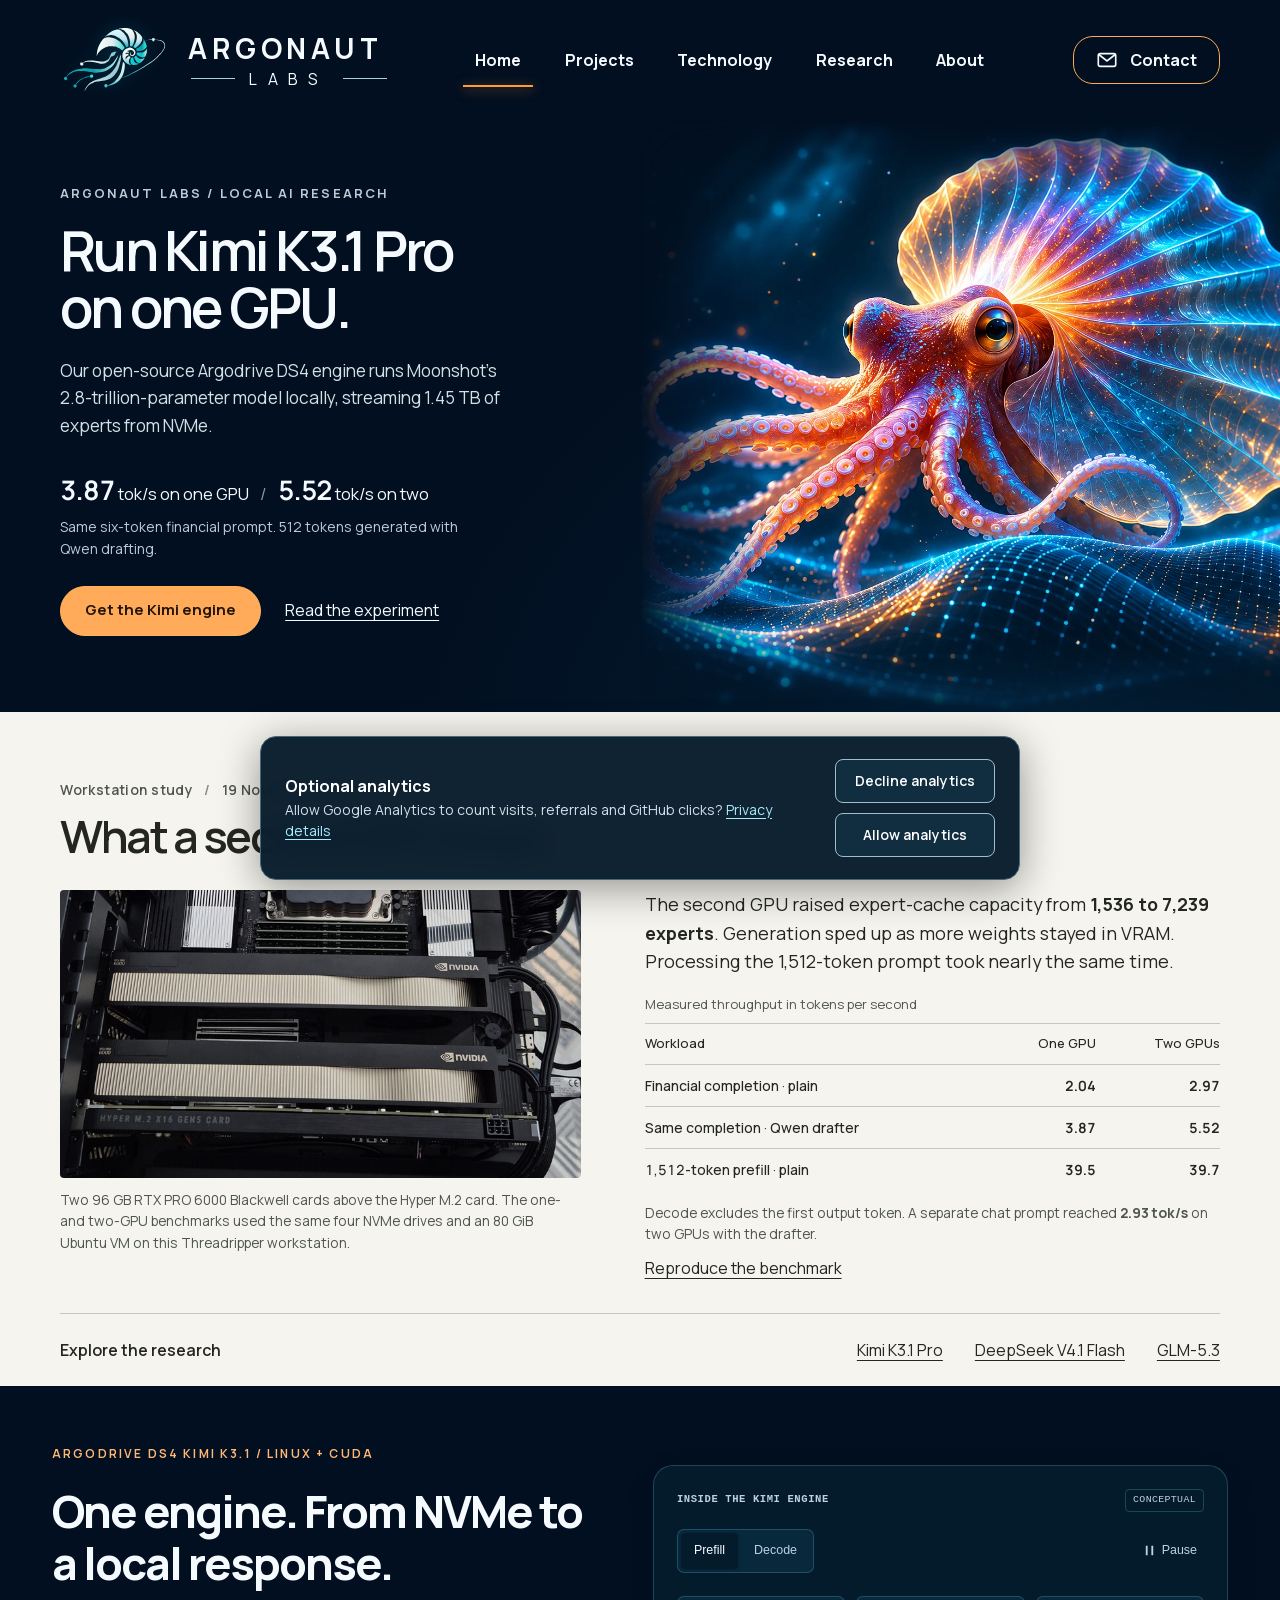
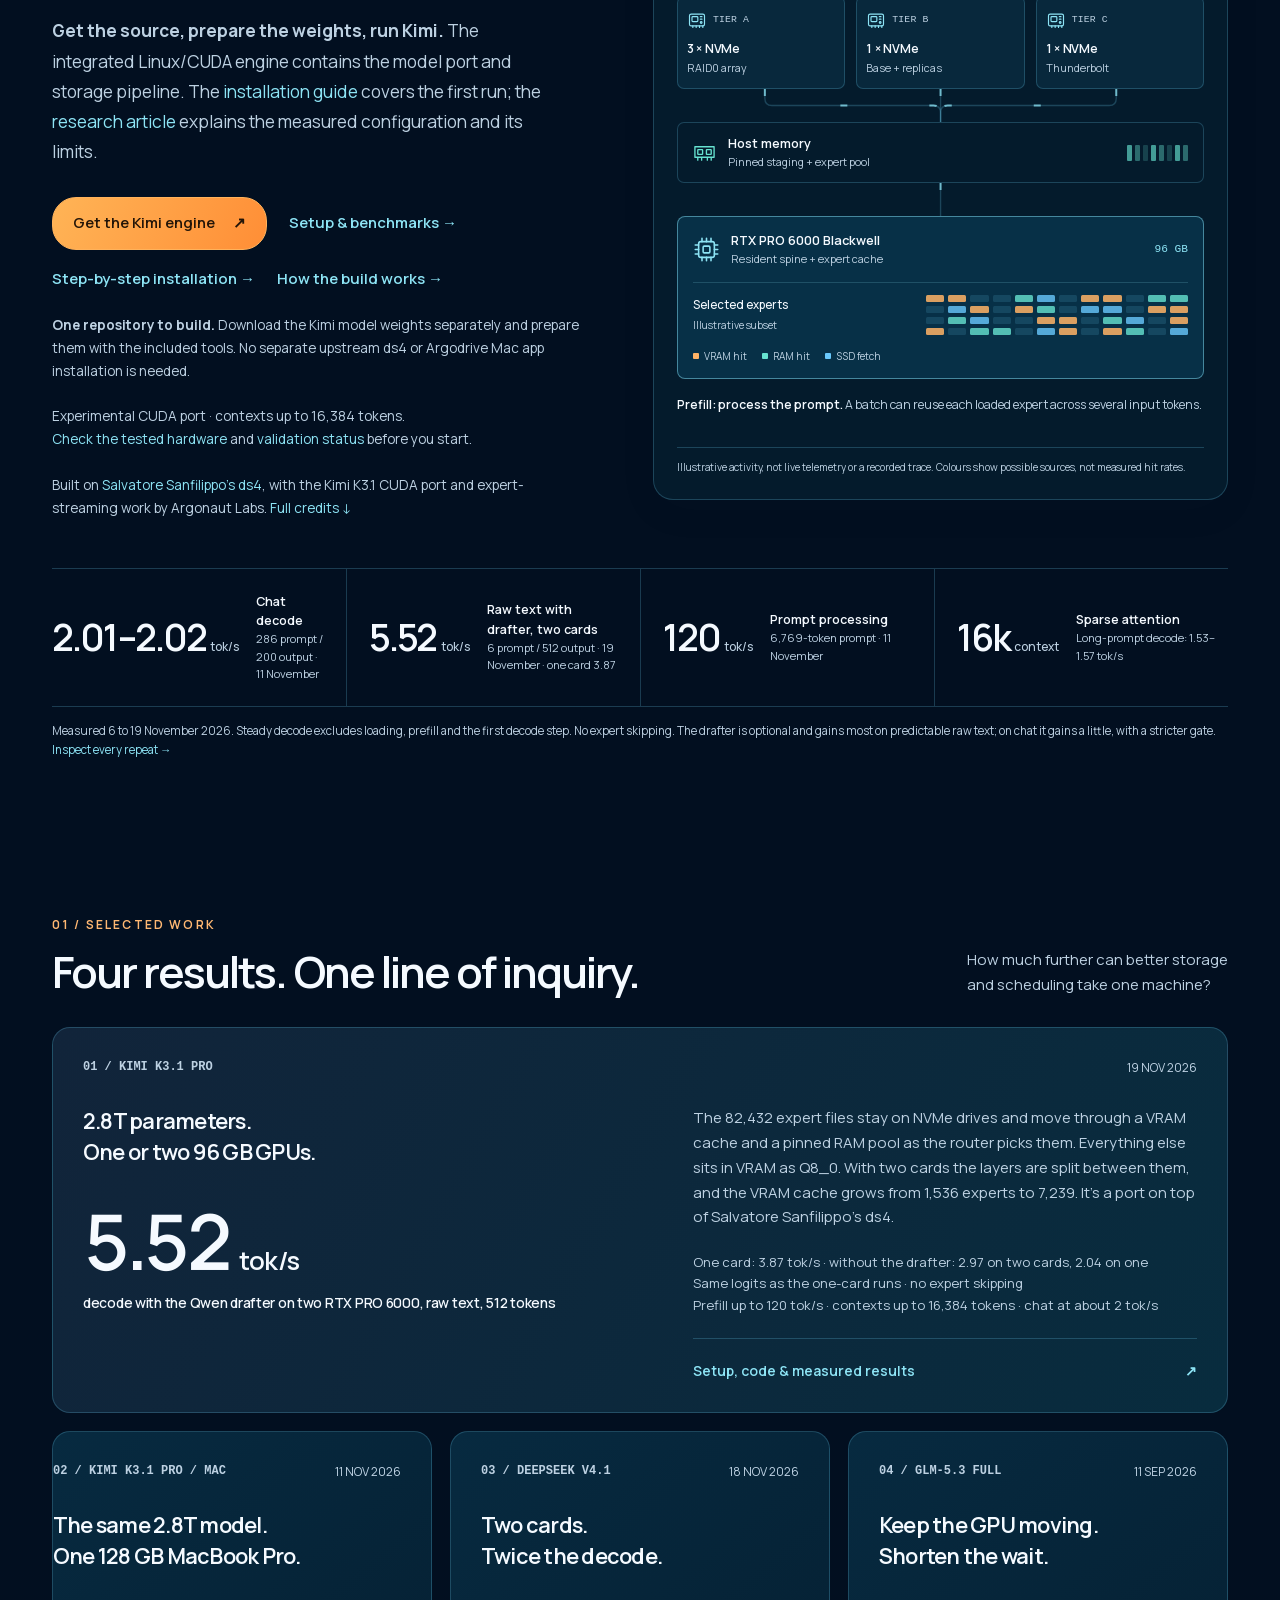
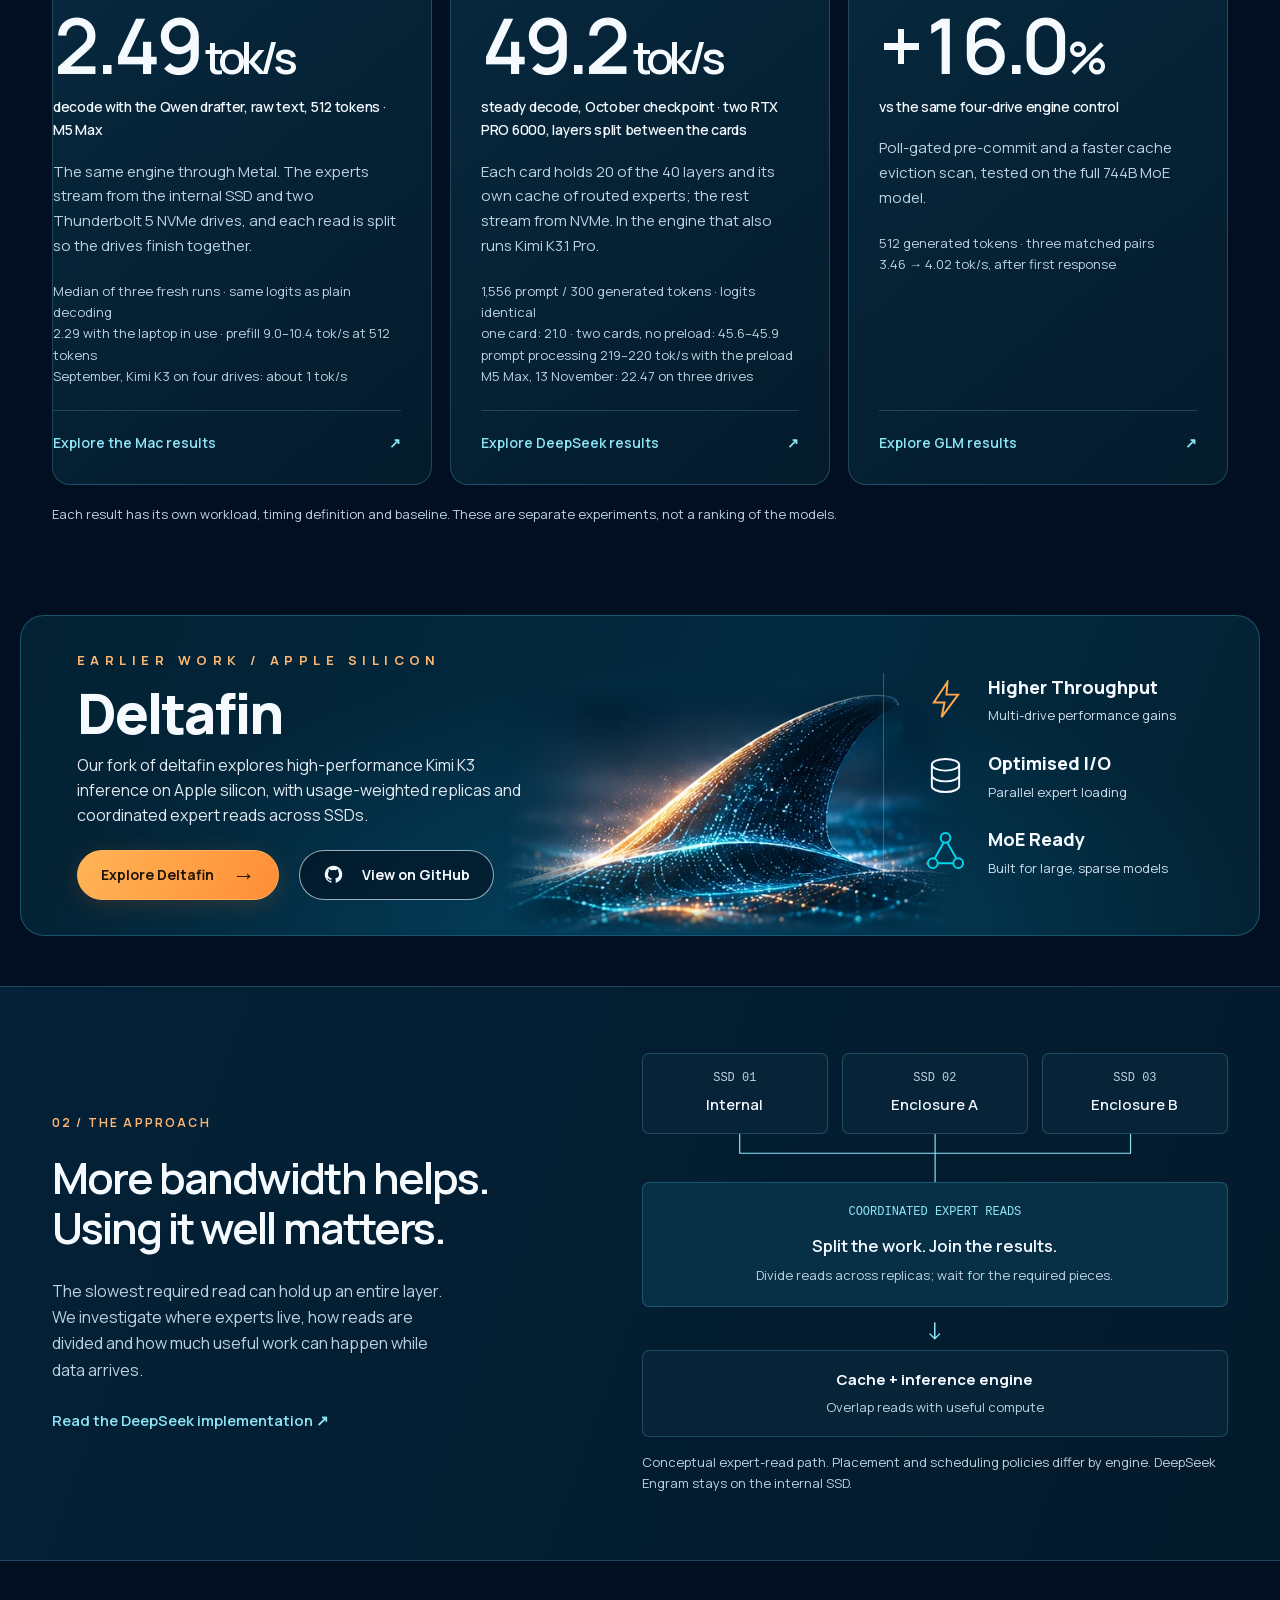
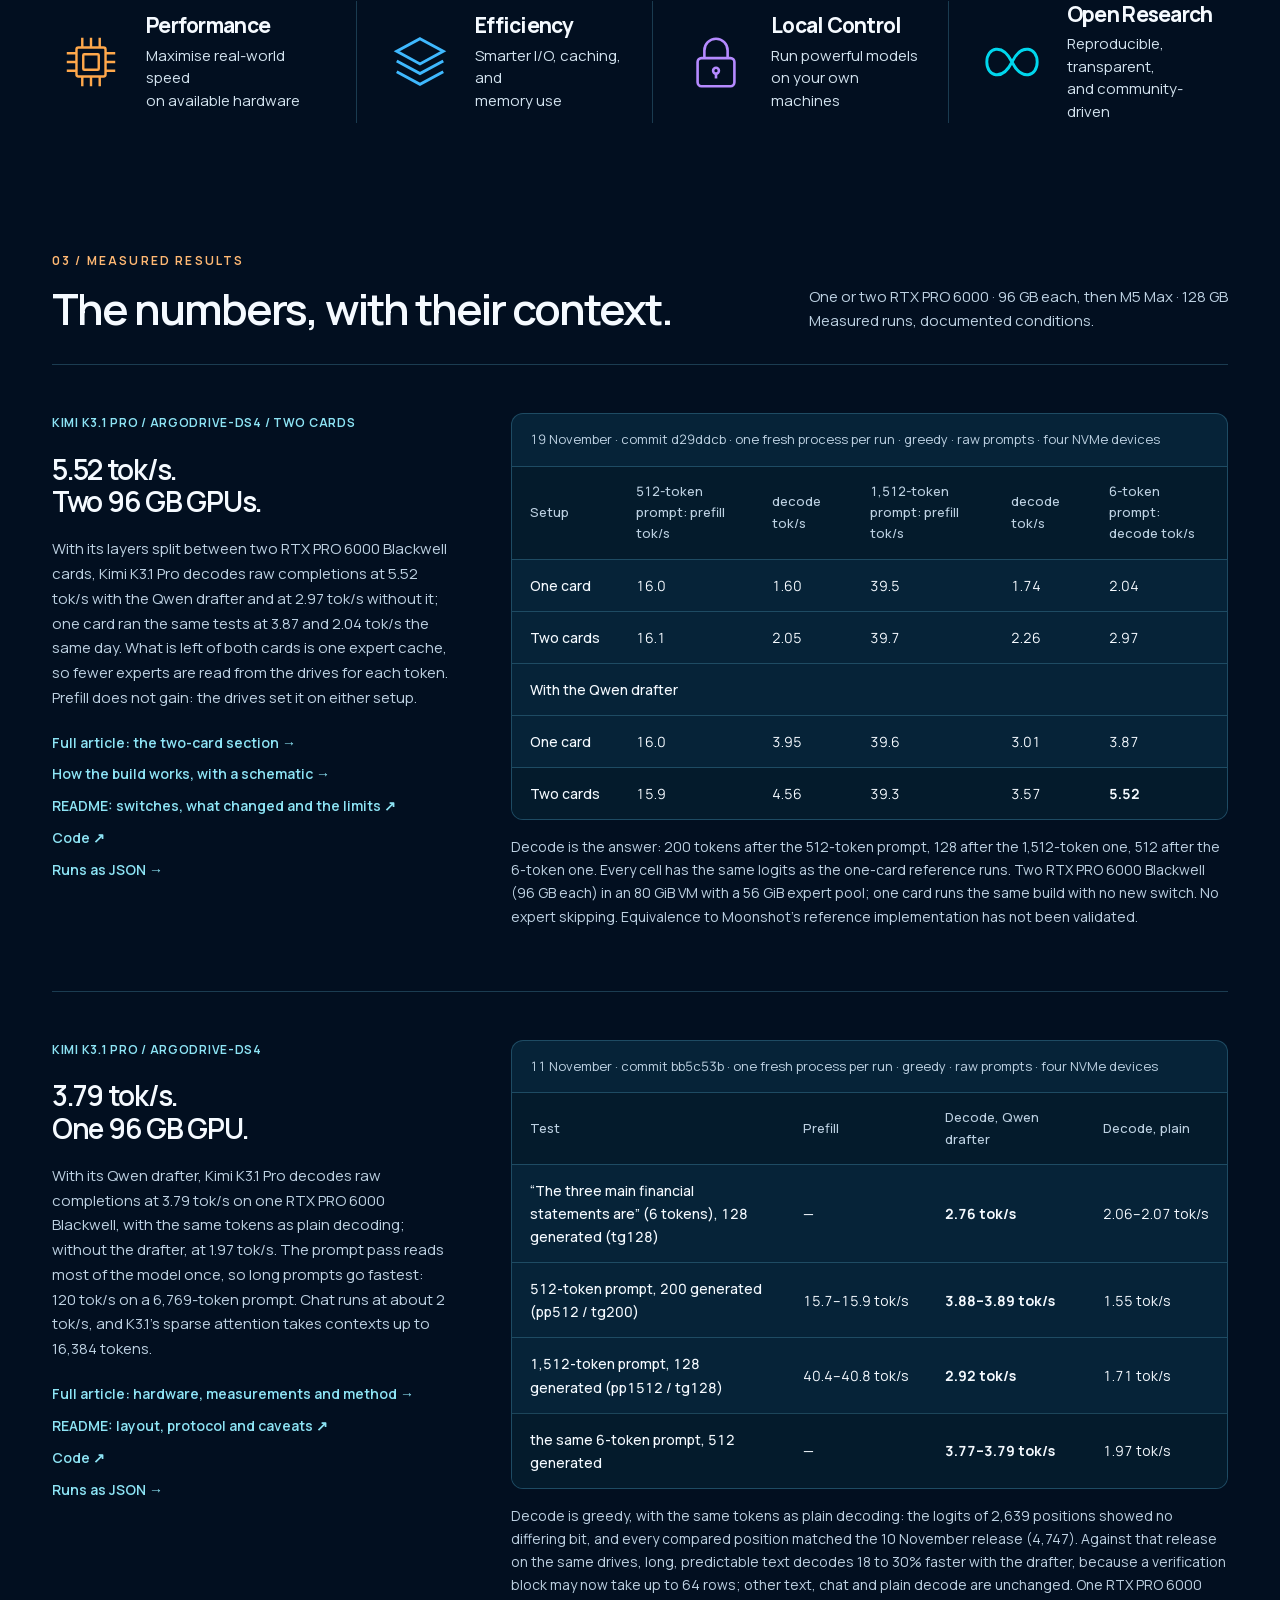
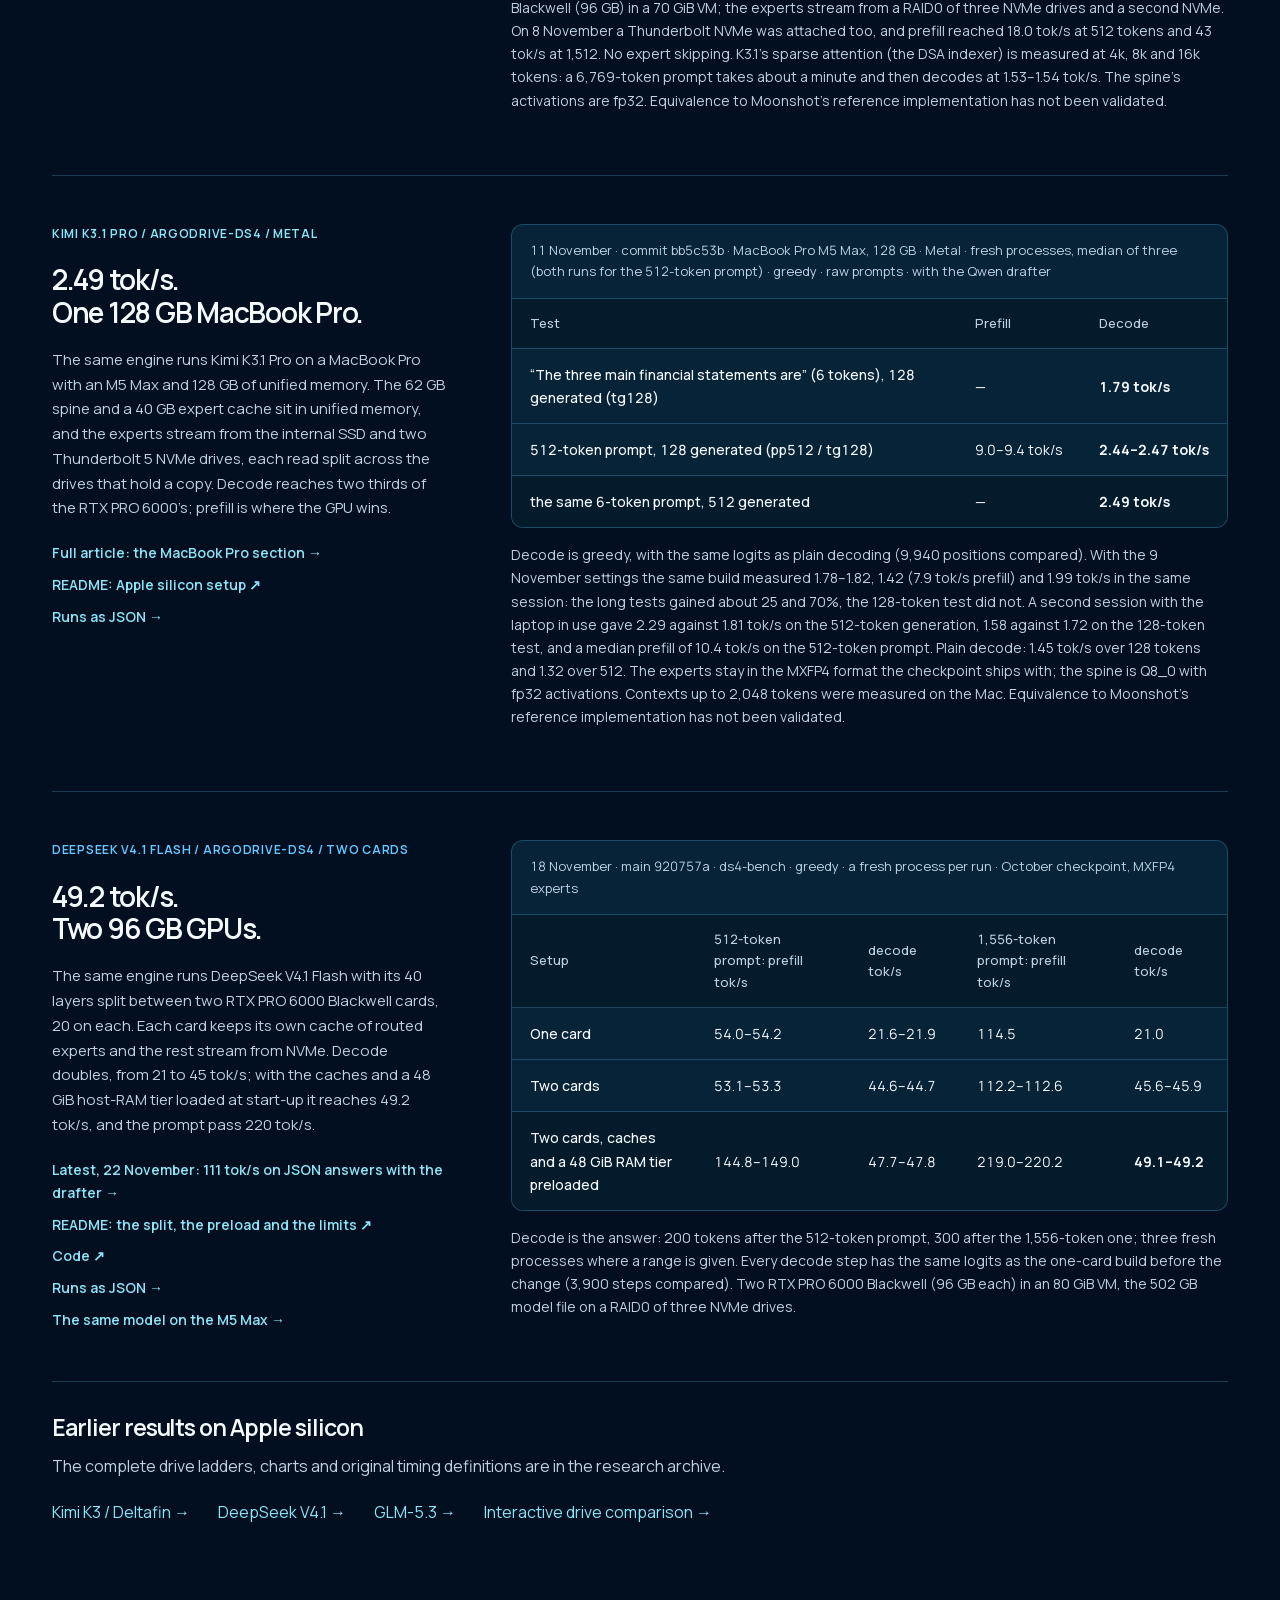
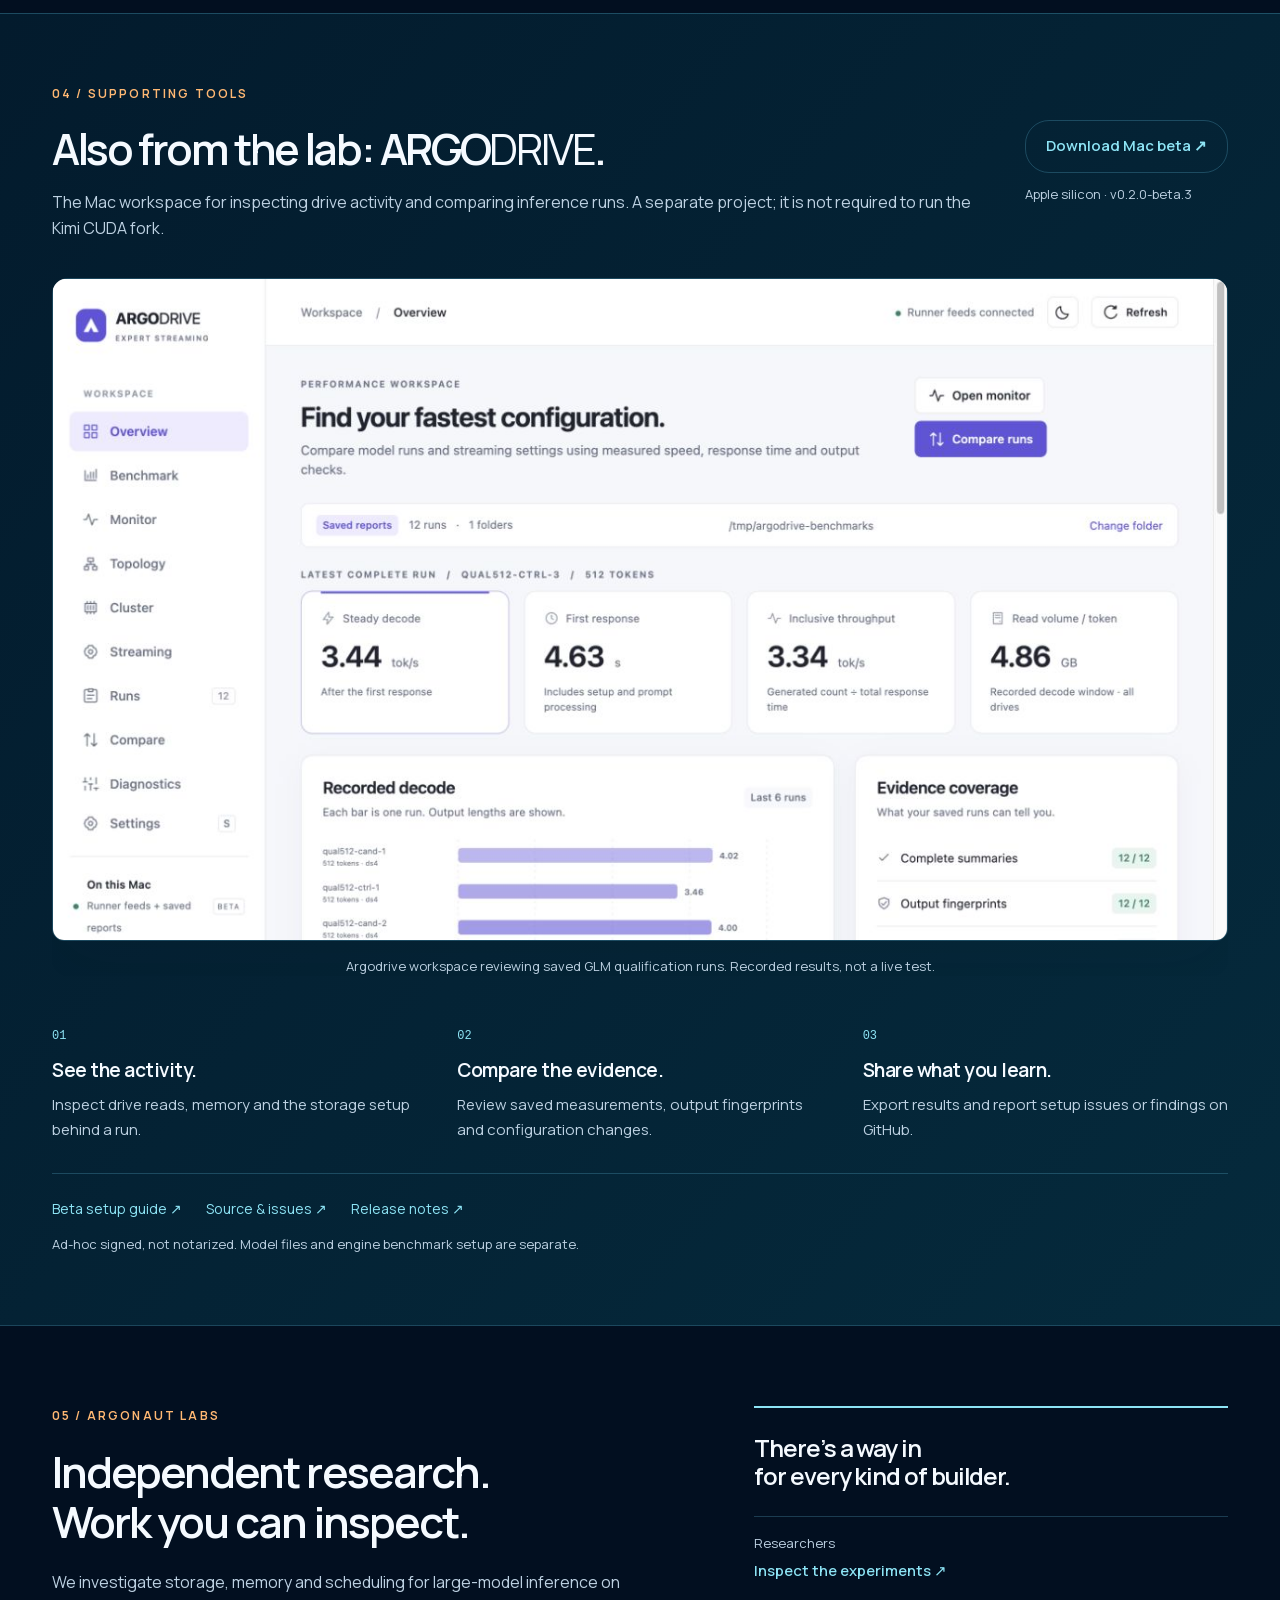
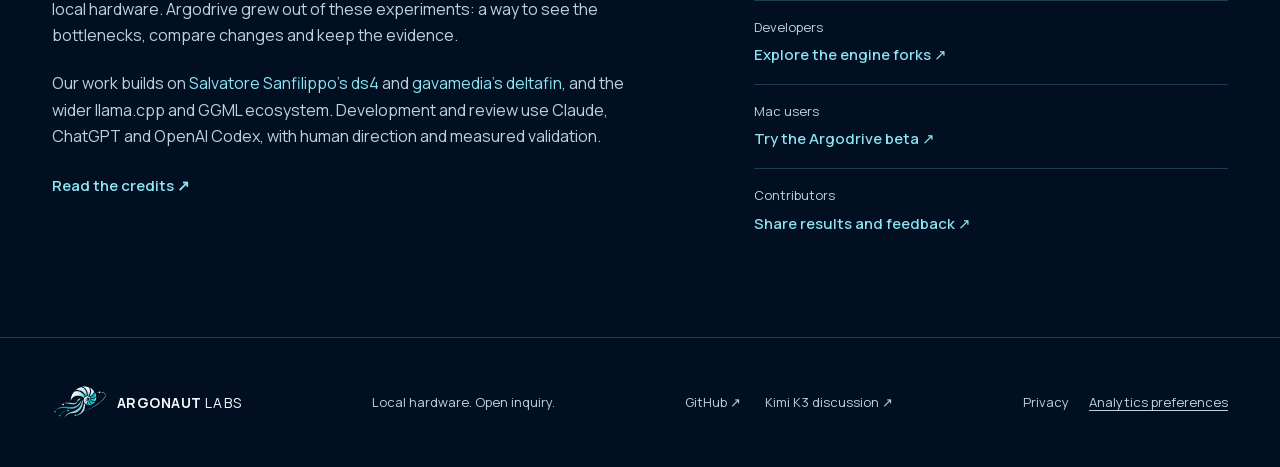
==== commit fd9d13a0: "DeepSeek V4.1 Flash at 111 tokens per second on two GPUs: a page for readers and writers The results" ====
--- a/index.html
+++ b/index.html
@@ -132,5 +132,5 @@
 <div class="al-pillar"><svg aria-hidden="true" class="al-pillar-icon al-blue" fill="none" focusable="false" stroke="currentColor" stroke-width="3" viewbox="0 0 64 64"><path d="m32 8 24 13-24 13L8 21 32 8ZM8 31l24 13 24-13M8 42l24 13 24-13"></path></svg><div><h2>Efficiency</h2><p>Smarter I/O, caching, and<br/>memory use</p></div></div>
 <div class="al-pillar"><svg aria-hidden="true" class="al-pillar-icon al-violet" fill="none" focusable="false" stroke="currentColor" stroke-width="2.7" viewbox="0 0 64 64"><rect height="29" rx="4" width="38" x="13" y="28"></rect><path d="M20 28v-8a12 12 0 0 1 24 0v8"></path><circle cx="32" cy="41" r="3"></circle><path d="M32 44v5"></path></svg><div><h2>Local Control</h2><p>Run powerful models<br/>on your own machines</p></div></div>
 <div class="al-pillar"><svg aria-hidden="true" class="al-pillar-icon al-cyan" fill="none" focusable="false" stroke="currentColor" stroke-width="3" viewbox="0 0 64 64"><path d="M32 32C22 12 6 17 6 32s16 20 26 0c10-20 26-15 26 0S42 52 32 32Z"></path></svg><div><h2>Open Research</h2><p>Reproducible, transparent,<br/>and community-driven</p></div></div>
-</section><section class="wrap results-section" id="results"><div class="section-heading"><div><p class="eyebrow">03 / MEASURED RESULTS</p><h2>The numbers, with their context.</h2></div><p>One or two RTX PRO 6000 · 96 GB each, then M5 Max · 128 GB <br/>Measured runs, documented conditions.</p></div><article class="result-row" id="kimi31-two-card-results"><div class="result-intro"><span class="model-label purple">KIMI K3.1 PRO / ARGODRIVE-DS4 / TWO CARDS</span><h3>5.52 tok/s. <br/>Two 96 GB GPUs.</h3><p>With its layers split between two RTX PRO 6000 Blackwell cards, Kimi K3.1 Pro decodes raw completions at 5.52 tok/s with the Qwen drafter and at 2.97 tok/s without it; one card ran the same tests at 3.87 and 2.04 tok/s the same day. What is left of both cards is one expert cache, so fewer experts are read from the drives for each token. Prefill does not gain: the drives set it on either setup.</p><a class="text-link" href="research/kimi-k31-single-gpu.html#two-cards">Full article: the two-card section →</a><a class="text-link" href="research/kimi-k31-build.html">How the build works, with a schematic →</a><a class="text-link" href="https://github.com/argonautlabsai/argodrive-ds4-kimi-k3.1/blob/main/tools/kimi-k3/README.md#two-cards-19-november-2026">README: switches, what changed and the limits ↗</a><a class="text-link" href="https://github.com/argonautlabsai/argodrive-ds4-kimi-k3.1">Code ↗</a><a class="text-link" href="research/kimi-k31-2026-11-19.json">Runs as JSON →</a></div><div><div aria-label="Kimi K3.1 Pro on one and on two RTX PRO 6000 cards" class="table-scroll" role="region" tabindex="0"><table><caption>19 November · commit d29ddcb · one fresh process per run · greedy · raw prompts · four NVMe devices</caption><thead><tr><th scope="col">Setup</th><th scope="col">512-token prompt: prefill tok/s</th><th scope="col">decode tok/s</th><th scope="col">1,512-token prompt: prefill tok/s</th><th scope="col">decode tok/s</th><th scope="col">6-token prompt: decode tok/s</th></tr></thead><tbody><tr><th scope="row">One&nbsp;card</th><td>16.0</td><td>1.60</td><td>39.5</td><td>1.74</td><td>2.04</td></tr><tr><th scope="row">Two&nbsp;cards</th><td>16.1</td><td>2.05</td><td>39.7</td><td>2.26</td><td>2.97</td></tr><tr><th colspan="6" scope="colgroup">With the Qwen drafter</th></tr><tr><th scope="row">One&nbsp;card</th><td>16.0</td><td>3.95</td><td>39.6</td><td>3.01</td><td>3.87</td></tr><tr><th scope="row">Two&nbsp;cards</th><td>15.9</td><td>4.56</td><td>39.3</td><td>3.57</td><td><strong>5.52</strong></td></tr></tbody></table></div><p class="table-note">Decode is the answer: 200 tokens after the 512-token prompt, 128 after the 1,512-token one, 512 after the 6-token one. Every cell has the same logits as the one-card reference runs. Two RTX PRO 6000 Blackwell (96 GB each) in an 80 GiB VM with a 56 GiB expert pool; one card runs the same build with no new switch. No expert skipping. Equivalence to Moonshot’s reference implementation has not been validated.</p></div></article><article class="result-row" id="kimi31-results"><div class="result-intro"><span class="model-label purple">KIMI K3.1 PRO / ARGODRIVE-DS4</span><h3>3.79 tok/s. <br/>One 96 GB GPU.</h3><p>With its Qwen drafter, Kimi K3.1 Pro decodes raw completions at 3.79 tok/s on one RTX PRO 6000 Blackwell, with the same tokens as plain decoding; without the drafter, at 1.97 tok/s. The prompt pass reads most of the model once, so long prompts go fastest: 120 tok/s on a 6,769-token prompt. Chat runs at about 2 tok/s, and K3.1’s sparse attention takes contexts up to 16,384 tokens.</p><a class="text-link" href="research/kimi-k31-single-gpu.html">Full article: hardware, measurements and method →</a><a class="text-link" href="https://github.com/argonautlabsai/argodrive-ds4-kimi-k3.1/blob/main/tools/kimi-k3/README.md">README: layout, protocol and caveats ↗</a><a class="text-link" href="https://github.com/argonautlabsai/argodrive-ds4-kimi-k3.1">Code ↗</a><a class="text-link" href="research/kimi-k31-2026-11-11.json">Runs as JSON →</a></div><div><div aria-label="Kimi K3.1 Pro standard tests" class="table-scroll" role="region" tabindex="0"><table><caption>11 November · commit bb5c53b · one fresh process per run · greedy · raw prompts · four NVMe devices</caption><thead><tr><th scope="col">Test</th><th scope="col">Prefill</th><th scope="col">Decode, Qwen drafter</th><th scope="col">Decode, plain</th></tr></thead><tbody><tr><th scope="row">“The three main financial statements are” (6 tokens), 128 generated (tg128)</th><td>—</td><td><strong>2.76 tok/s</strong></td><td>2.06–2.07 tok/s</td></tr><tr><th scope="row">512-token prompt, 200 generated (pp512 / tg200)</th><td>15.7–15.9 tok/s</td><td><strong>3.88–3.89 tok/s</strong></td><td>1.55 tok/s</td></tr><tr><th scope="row">1,512-token prompt, 128 generated (pp1512 / tg128)</th><td>40.4–40.8 tok/s</td><td><strong>2.92 tok/s</strong></td><td>1.71 tok/s</td></tr><tr><th scope="row">the same 6-token prompt, 512 generated</th><td>—</td><td><strong>3.77–3.79 tok/s</strong></td><td>1.97 tok/s</td></tr></tbody></table></div><p class="table-note">Decode is greedy, with the same tokens as plain decoding: the logits of 2,639 positions showed no differing bit, and every compared position matched the 10 November release (4,747). Against that release on the same drives, long, predictable text decodes 18 to 30% faster with the drafter, because a verification block may now take up to 64 rows; other text, chat and plain decode are unchanged. One RTX PRO 6000 Blackwell (96 GB) in a 70 GiB VM; the experts stream from a RAID0 of three NVMe drives and a second NVMe. On 8 November a Thunderbolt NVMe was attached too, and prefill reached 18.0 tok/s at 512 tokens and 43 tok/s at 1,512. No expert skipping. K3.1’s sparse attention (the DSA indexer) is measured at 4k, 8k and 16k tokens: a 6,769-token prompt takes about a minute and then decodes at 1.53–1.54 tok/s. The spine’s activations are fp32. Equivalence to Moonshot’s reference implementation has not been validated.</p></div></article><article class="result-row" id="kimi31-mac-results"><div class="result-intro"><span class="model-label purple">KIMI K3.1 PRO / ARGODRIVE-DS4 / METAL</span><h3>2.49 tok/s. <br/>One 128 GB MacBook Pro.</h3><p>The same engine runs Kimi K3.1 Pro on a MacBook Pro with an M5 Max and 128 GB of unified memory. The 62 GB spine and a 40 GB expert cache sit in unified memory, and the experts stream from the internal SSD and two Thunderbolt 5 NVMe drives, each read split across the drives that hold a copy. Decode reaches two thirds of the RTX PRO 6000’s; prefill is where the GPU wins.</p><a class="text-link" href="research/kimi-k31-single-gpu.html#apple-silicon">Full article: the MacBook Pro section →</a><a class="text-link" href="https://github.com/argonautlabsai/argodrive-ds4-kimi-k3.1/blob/main/tools/kimi-k3/README.md#apple-silicon-metal">README: Apple silicon setup ↗</a><a class="text-link" href="research/kimi-k31-2026-11-11-m5max.json">Runs as JSON →</a></div><div><div aria-label="Kimi K3.1 Pro on a MacBook Pro M5 Max" class="table-scroll" role="region" tabindex="0"><table><caption>11 November · commit bb5c53b · MacBook Pro M5 Max, 128 GB · Metal · fresh processes, median of three (both runs for the 512-token prompt) · greedy · raw prompts · with the Qwen drafter</caption><thead><tr><th scope="col">Test</th><th scope="col">Prefill</th><th scope="col">Decode</th></tr></thead><tbody><tr><th scope="row">“The three main financial statements are” (6 tokens), 128 generated (tg128)</th><td>—</td><td><strong>1.79 tok/s</strong></td></tr><tr><th scope="row">512-token prompt, 128 generated (pp512 / tg128)</th><td>9.0–9.4 tok/s</td><td><strong>2.44–2.47 tok/s</strong></td></tr><tr><th scope="row">the same 6-token prompt, 512 generated</th><td>—</td><td><strong>2.49 tok/s</strong></td></tr></tbody></table></div><p class="table-note">Decode is greedy, with the same logits as plain decoding (9,940 positions compared). With the 9 November settings the same build measured 1.78–1.82, 1.42 (7.9 tok/s prefill) and 1.99 tok/s in the same session: the long tests gained about 25 and 70%, the 128-token test did not. A second session with the laptop in use gave 2.29 against 1.81 tok/s on the 512-token generation, 1.58 against 1.72 on the 128-token test, and a median prefill of 10.4 tok/s on the 512-token prompt. Plain decode: 1.45 tok/s over 128 tokens and 1.32 over 512. The experts stay in the MXFP4 format the checkpoint ships with; the spine is Q8_0 with fp32 activations. Contexts up to 2,048 tokens were measured on the Mac. Equivalence to Moonshot’s reference implementation has not been validated.</p></div></article><article class="result-row" id="deepseek-cuda-results"><div class="result-intro"><span class="model-label blue">DEEPSEEK V4.1 FLASH / ARGODRIVE-DS4 / TWO CARDS</span><h3>49.2 tok/s. <br/>Two 96 GB GPUs.</h3><p>The same engine runs DeepSeek V4.1 Flash with its 40 layers split between two RTX PRO 6000 Blackwell cards, 20 on each. Each card keeps its own cache of routed experts and the rest stream from NVMe. Decode doubles, from 21 to 45 tok/s; with the caches and a 48 GiB host-RAM tier loaded at start-up it reaches 49.2 tok/s, and the prompt pass 220 tok/s.</p><a class="text-link" href="https://github.com/argonautlabsai/argodrive-ds4-kimi-k3.1/blob/main/tools/deepseek-v41/README.md#cuda-two-gpus-the-layers-split-between-them">README: the split, the preload and the limits ↗</a><a class="text-link" href="https://github.com/argonautlabsai/argodrive-ds4-kimi-k3.1">Code ↗</a><a class="text-link" href="research/deepseek-2026-11-18.json">Runs as JSON →</a><a class="text-link" href="research/apple-silicon-results.html#deepseek-october">The same model on the M5 Max →</a></div><div><div aria-label="DeepSeek V4.1 Flash on one and on two RTX PRO 6000 cards" class="table-scroll" role="region" tabindex="0"><table><caption>18 November · main 920757a · ds4-bench · greedy · a fresh process per run · October checkpoint, MXFP4 experts</caption><thead><tr><th scope="col">Setup</th><th scope="col">512-token prompt: prefill tok/s</th><th scope="col">decode tok/s</th><th scope="col">1,556-token prompt: prefill tok/s</th><th scope="col">decode tok/s</th></tr></thead><tbody><tr><th scope="row">One&nbsp;card</th><td>54.0–54.2</td><td>21.6–21.9</td><td>114.5</td><td>21.0</td></tr><tr><th scope="row">Two&nbsp;cards</th><td>53.1–53.3</td><td>44.6–44.7</td><td>112.2–112.6</td><td>45.6–45.9</td></tr><tr><th scope="row">Two cards, caches and a 48&nbsp;GiB RAM tier preloaded</th><td>144.8–149.0</td><td>47.7–47.8</td><td>219.0–220.2</td><td><strong>49.1–49.2</strong></td></tr></tbody></table></div><p class="table-note">Decode is the answer: 200 tokens after the 512-token prompt, 300 after the 1,556-token one; three fresh processes where a range is given. Every decode step has the same logits as the one-card build before the change (3,900 steps compared). Two RTX PRO 6000 Blackwell (96 GB each) in an 80 GiB VM, the 502 GB model file on a RAID0 of three NVMe drives.</p></div></article><div class="al-archive"><h3>Earlier results on Apple silicon</h3><p>The complete drive ladders, charts and original timing definitions are in the research archive.</p><div class="al-archive-links"><a href="research/apple-silicon-results.html#kimi-results" id="kimi-results">Kimi K3 / Deltafin →</a><a href="research/apple-silicon-results.html#deepseek-results" id="deepseek-results">DeepSeek V4.1 →</a><a href="research/apple-silicon-results.html#glm-results" id="glm-results">GLM-5.3 →</a><a href="research/apple-silicon-results.html#results-chart" id="results-chart">Interactive drive comparison →</a></div></div></section><section class="product-band" id="argodrive"><div class="wrap"><div class="product-heading"><div><p class="eyebrow">04 / SUPPORTING TOOLS</p><h2>Also from the lab: ARGO<span>DRIVE</span>.</h2><p>The Mac workspace for inspecting drive activity and comparing inference runs. A separate project; it is not required to run the Kimi CUDA fork.</p></div><div><a class="button" href="https://github.com/argonautlabsai/argodrive/releases/download/v0.2.0-beta.3/ARGODRIVE-0.2.0-beta.3-macos-arm64.zip">Download Mac beta ↗</a><p class="small">Apple silicon · v0.2.0-beta.3</p></div></div><figure class="product-image"><a aria-label="View the Argodrive workspace screenshot" href="assets/argodrive-recorded-runs.png"><img alt="Real Argodrive workspace reviewing twelve recorded GLM qualification runs, with throughput charts, timing metrics and evidence coverage." height="712" loading="lazy" src="assets/argodrive-recorded-runs.png" width="1265"/></a><figcaption>Argodrive workspace reviewing saved GLM qualification runs. Recorded results, not a live test.</figcaption></figure><div class="product-features"><div><span class="mono">01</span><h3>See the activity.</h3><p>Inspect drive reads, memory and the storage setup behind a run.</p></div><div><span class="mono">02</span><h3>Compare the evidence.</h3><p>Review saved measurements, output fingerprints and configuration changes.</p></div><div><span class="mono">03</span><h3>Share what you learn.</h3><p>Export results and report setup issues or findings on GitHub.</p></div></div><div class="product-links"><a href="https://github.com/argonautlabsai/argodrive/blob/beta-20260914/docs/BETA-TESTING.md">Beta setup guide ↗</a><a href="https://github.com/argonautlabsai/argodrive">Source &amp; issues ↗</a><a href="https://github.com/argonautlabsai/argodrive/releases/tag/v0.2.0-beta.3">Release notes ↗</a><p>Ad-hoc signed, not notarized. Model files and engine benchmark setup are separate.</p></div></div></section><section class="wrap about-section" id="about"><div><p class="eyebrow">05 / ARGONAUT LABS</p><h2>Independent research. <br/>Work you can inspect.</h2><p>We investigate storage, memory and scheduling for large-model inference on local hardware. Argodrive grew out of these experiments: a way to see the bottlenecks, compare changes and keep the evidence.</p><p id="credits">Our work builds on <a href="https://github.com/antirez/ds4">Salvatore Sanfilippo’s ds4</a> and <a href="https://github.com/gavamedia/deltafin">gavamedia’s deltafin</a>, and the wider llama.cpp and GGML ecosystem. Development and review use Claude, ChatGPT and OpenAI Codex, with human direction and measured validation.</p><a class="text-link" href="https://github.com/argonautlabsai/ds4-argodrive/blob/argonaut-v41-benchmark/CREDITS.md">Read the credits ↗</a></div><div class="join" id="contact"><h3>There’s a way in <br/>for every kind of builder.</h3><a href="#results"><span>Researchers</span><strong>Inspect the experiments ↗</strong></a><a href="https://github.com/argonautlabsai"><span>Developers</span><strong>Explore the engine forks ↗</strong></a><a href="#argodrive"><span>Mac users</span><strong>Try the Argodrive beta ↗</strong></a><a href="https://github.com/argonautlabsai/argodrive/issues"><span>Contributors</span><strong>Share results and feedback ↗</strong></a></div></section></main><footer class="wrap"><a class="brand" href="#overview"><img alt="" height="36" src="assets/cinematic/brand-icon.svg" width="55"/><span>ARGONAUT <b>LABS</b></span></a><span>Local hardware. Open inquiry.</span><div><a href="https://github.com/argonautlabsai">GitHub ↗</a><a href="https://news.ycombinator.com/item?id=49616257">Kimi K3 discussion ↗</a></div><div class="al-privacy-links"><a href="/privacy.html">Privacy</a><button type="button" class="al-analytics-settings" data-analytics-settings>Analytics preferences</button></div></footer><script defer="" src="assets/cinematic/home.js"></script><script defer src="/assets/analytics.js?v=20261119"></script>
+</section><section class="wrap results-section" id="results"><div class="section-heading"><div><p class="eyebrow">03 / MEASURED RESULTS</p><h2>The numbers, with their context.</h2></div><p>One or two RTX PRO 6000 · 96 GB each, then M5 Max · 128 GB <br/>Measured runs, documented conditions.</p></div><article class="result-row" id="kimi31-two-card-results"><div class="result-intro"><span class="model-label purple">KIMI K3.1 PRO / ARGODRIVE-DS4 / TWO CARDS</span><h3>5.52 tok/s. <br/>Two 96 GB GPUs.</h3><p>With its layers split between two RTX PRO 6000 Blackwell cards, Kimi K3.1 Pro decodes raw completions at 5.52 tok/s with the Qwen drafter and at 2.97 tok/s without it; one card ran the same tests at 3.87 and 2.04 tok/s the same day. What is left of both cards is one expert cache, so fewer experts are read from the drives for each token. Prefill does not gain: the drives set it on either setup.</p><a class="text-link" href="research/kimi-k31-single-gpu.html#two-cards">Full article: the two-card section →</a><a class="text-link" href="research/kimi-k31-build.html">How the build works, with a schematic →</a><a class="text-link" href="https://github.com/argonautlabsai/argodrive-ds4-kimi-k3.1/blob/main/tools/kimi-k3/README.md#two-cards-19-november-2026">README: switches, what changed and the limits ↗</a><a class="text-link" href="https://github.com/argonautlabsai/argodrive-ds4-kimi-k3.1">Code ↗</a><a class="text-link" href="research/kimi-k31-2026-11-19.json">Runs as JSON →</a></div><div><div aria-label="Kimi K3.1 Pro on one and on two RTX PRO 6000 cards" class="table-scroll" role="region" tabindex="0"><table><caption>19 November · commit d29ddcb · one fresh process per run · greedy · raw prompts · four NVMe devices</caption><thead><tr><th scope="col">Setup</th><th scope="col">512-token prompt: prefill tok/s</th><th scope="col">decode tok/s</th><th scope="col">1,512-token prompt: prefill tok/s</th><th scope="col">decode tok/s</th><th scope="col">6-token prompt: decode tok/s</th></tr></thead><tbody><tr><th scope="row">One&nbsp;card</th><td>16.0</td><td>1.60</td><td>39.5</td><td>1.74</td><td>2.04</td></tr><tr><th scope="row">Two&nbsp;cards</th><td>16.1</td><td>2.05</td><td>39.7</td><td>2.26</td><td>2.97</td></tr><tr><th colspan="6" scope="colgroup">With the Qwen drafter</th></tr><tr><th scope="row">One&nbsp;card</th><td>16.0</td><td>3.95</td><td>39.6</td><td>3.01</td><td>3.87</td></tr><tr><th scope="row">Two&nbsp;cards</th><td>15.9</td><td>4.56</td><td>39.3</td><td>3.57</td><td><strong>5.52</strong></td></tr></tbody></table></div><p class="table-note">Decode is the answer: 200 tokens after the 512-token prompt, 128 after the 1,512-token one, 512 after the 6-token one. Every cell has the same logits as the one-card reference runs. Two RTX PRO 6000 Blackwell (96 GB each) in an 80 GiB VM with a 56 GiB expert pool; one card runs the same build with no new switch. No expert skipping. Equivalence to Moonshot’s reference implementation has not been validated.</p></div></article><article class="result-row" id="kimi31-results"><div class="result-intro"><span class="model-label purple">KIMI K3.1 PRO / ARGODRIVE-DS4</span><h3>3.79 tok/s. <br/>One 96 GB GPU.</h3><p>With its Qwen drafter, Kimi K3.1 Pro decodes raw completions at 3.79 tok/s on one RTX PRO 6000 Blackwell, with the same tokens as plain decoding; without the drafter, at 1.97 tok/s. The prompt pass reads most of the model once, so long prompts go fastest: 120 tok/s on a 6,769-token prompt. Chat runs at about 2 tok/s, and K3.1’s sparse attention takes contexts up to 16,384 tokens.</p><a class="text-link" href="research/kimi-k31-single-gpu.html">Full article: hardware, measurements and method →</a><a class="text-link" href="https://github.com/argonautlabsai/argodrive-ds4-kimi-k3.1/blob/main/tools/kimi-k3/README.md">README: layout, protocol and caveats ↗</a><a class="text-link" href="https://github.com/argonautlabsai/argodrive-ds4-kimi-k3.1">Code ↗</a><a class="text-link" href="research/kimi-k31-2026-11-11.json">Runs as JSON →</a></div><div><div aria-label="Kimi K3.1 Pro standard tests" class="table-scroll" role="region" tabindex="0"><table><caption>11 November · commit bb5c53b · one fresh process per run · greedy · raw prompts · four NVMe devices</caption><thead><tr><th scope="col">Test</th><th scope="col">Prefill</th><th scope="col">Decode, Qwen drafter</th><th scope="col">Decode, plain</th></tr></thead><tbody><tr><th scope="row">“The three main financial statements are” (6 tokens), 128 generated (tg128)</th><td>—</td><td><strong>2.76 tok/s</strong></td><td>2.06–2.07 tok/s</td></tr><tr><th scope="row">512-token prompt, 200 generated (pp512 / tg200)</th><td>15.7–15.9 tok/s</td><td><strong>3.88–3.89 tok/s</strong></td><td>1.55 tok/s</td></tr><tr><th scope="row">1,512-token prompt, 128 generated (pp1512 / tg128)</th><td>40.4–40.8 tok/s</td><td><strong>2.92 tok/s</strong></td><td>1.71 tok/s</td></tr><tr><th scope="row">the same 6-token prompt, 512 generated</th><td>—</td><td><strong>3.77–3.79 tok/s</strong></td><td>1.97 tok/s</td></tr></tbody></table></div><p class="table-note">Decode is greedy, with the same tokens as plain decoding: the logits of 2,639 positions showed no differing bit, and every compared position matched the 10 November release (4,747). Against that release on the same drives, long, predictable text decodes 18 to 30% faster with the drafter, because a verification block may now take up to 64 rows; other text, chat and plain decode are unchanged. One RTX PRO 6000 Blackwell (96 GB) in a 70 GiB VM; the experts stream from a RAID0 of three NVMe drives and a second NVMe. On 8 November a Thunderbolt NVMe was attached too, and prefill reached 18.0 tok/s at 512 tokens and 43 tok/s at 1,512. No expert skipping. K3.1’s sparse attention (the DSA indexer) is measured at 4k, 8k and 16k tokens: a 6,769-token prompt takes about a minute and then decodes at 1.53–1.54 tok/s. The spine’s activations are fp32. Equivalence to Moonshot’s reference implementation has not been validated.</p></div></article><article class="result-row" id="kimi31-mac-results"><div class="result-intro"><span class="model-label purple">KIMI K3.1 PRO / ARGODRIVE-DS4 / METAL</span><h3>2.49 tok/s. <br/>One 128 GB MacBook Pro.</h3><p>The same engine runs Kimi K3.1 Pro on a MacBook Pro with an M5 Max and 128 GB of unified memory. The 62 GB spine and a 40 GB expert cache sit in unified memory, and the experts stream from the internal SSD and two Thunderbolt 5 NVMe drives, each read split across the drives that hold a copy. Decode reaches two thirds of the RTX PRO 6000’s; prefill is where the GPU wins.</p><a class="text-link" href="research/kimi-k31-single-gpu.html#apple-silicon">Full article: the MacBook Pro section →</a><a class="text-link" href="https://github.com/argonautlabsai/argodrive-ds4-kimi-k3.1/blob/main/tools/kimi-k3/README.md#apple-silicon-metal">README: Apple silicon setup ↗</a><a class="text-link" href="research/kimi-k31-2026-11-11-m5max.json">Runs as JSON →</a></div><div><div aria-label="Kimi K3.1 Pro on a MacBook Pro M5 Max" class="table-scroll" role="region" tabindex="0"><table><caption>11 November · commit bb5c53b · MacBook Pro M5 Max, 128 GB · Metal · fresh processes, median of three (both runs for the 512-token prompt) · greedy · raw prompts · with the Qwen drafter</caption><thead><tr><th scope="col">Test</th><th scope="col">Prefill</th><th scope="col">Decode</th></tr></thead><tbody><tr><th scope="row">“The three main financial statements are” (6 tokens), 128 generated (tg128)</th><td>—</td><td><strong>1.79 tok/s</strong></td></tr><tr><th scope="row">512-token prompt, 128 generated (pp512 / tg128)</th><td>9.0–9.4 tok/s</td><td><strong>2.44–2.47 tok/s</strong></td></tr><tr><th scope="row">the same 6-token prompt, 512 generated</th><td>—</td><td><strong>2.49 tok/s</strong></td></tr></tbody></table></div><p class="table-note">Decode is greedy, with the same logits as plain decoding (9,940 positions compared). With the 9 November settings the same build measured 1.78–1.82, 1.42 (7.9 tok/s prefill) and 1.99 tok/s in the same session: the long tests gained about 25 and 70%, the 128-token test did not. A second session with the laptop in use gave 2.29 against 1.81 tok/s on the 512-token generation, 1.58 against 1.72 on the 128-token test, and a median prefill of 10.4 tok/s on the 512-token prompt. Plain decode: 1.45 tok/s over 128 tokens and 1.32 over 512. The experts stay in the MXFP4 format the checkpoint ships with; the spine is Q8_0 with fp32 activations. Contexts up to 2,048 tokens were measured on the Mac. Equivalence to Moonshot’s reference implementation has not been validated.</p></div></article><article class="result-row" id="deepseek-cuda-results"><div class="result-intro"><span class="model-label blue">DEEPSEEK V4.1 FLASH / ARGODRIVE-DS4 / TWO CARDS</span><h3>49.2 tok/s. <br/>Two 96 GB GPUs.</h3><p>The same engine runs DeepSeek V4.1 Flash with its 40 layers split between two RTX PRO 6000 Blackwell cards, 20 on each. Each card keeps its own cache of routed experts and the rest stream from NVMe. Decode doubles, from 21 to 45 tok/s; with the caches and a 48 GiB host-RAM tier loaded at start-up it reaches 49.2 tok/s, and the prompt pass 220 tok/s.</p><a class="text-link" href="research/deepseek-v41-two-gpus.html">Latest, 22 November: 111 tok/s on JSON answers with the drafter →</a><a class="text-link" href="https://github.com/argonautlabsai/argodrive-ds4-kimi-k3.1/blob/main/tools/deepseek-v41/README.md#cuda-two-gpus-the-layers-split-between-them">README: the split, the preload and the limits ↗</a><a class="text-link" href="https://github.com/argonautlabsai/argodrive-ds4-kimi-k3.1">Code ↗</a><a class="text-link" href="research/deepseek-2026-11-18.json">Runs as JSON →</a><a class="text-link" href="research/apple-silicon-results.html#deepseek-october">The same model on the M5 Max →</a></div><div><div aria-label="DeepSeek V4.1 Flash on one and on two RTX PRO 6000 cards" class="table-scroll" role="region" tabindex="0"><table><caption>18 November · main 920757a · ds4-bench · greedy · a fresh process per run · October checkpoint, MXFP4 experts</caption><thead><tr><th scope="col">Setup</th><th scope="col">512-token prompt: prefill tok/s</th><th scope="col">decode tok/s</th><th scope="col">1,556-token prompt: prefill tok/s</th><th scope="col">decode tok/s</th></tr></thead><tbody><tr><th scope="row">One&nbsp;card</th><td>54.0–54.2</td><td>21.6–21.9</td><td>114.5</td><td>21.0</td></tr><tr><th scope="row">Two&nbsp;cards</th><td>53.1–53.3</td><td>44.6–44.7</td><td>112.2–112.6</td><td>45.6–45.9</td></tr><tr><th scope="row">Two cards, caches and a 48&nbsp;GiB RAM tier preloaded</th><td>144.8–149.0</td><td>47.7–47.8</td><td>219.0–220.2</td><td><strong>49.1–49.2</strong></td></tr></tbody></table></div><p class="table-note">Decode is the answer: 200 tokens after the 512-token prompt, 300 after the 1,556-token one; three fresh processes where a range is given. Every decode step has the same logits as the one-card build before the change (3,900 steps compared). Two RTX PRO 6000 Blackwell (96 GB each) in an 80 GiB VM, the 502 GB model file on a RAID0 of three NVMe drives.</p></div></article><div class="al-archive"><h3>Earlier results on Apple silicon</h3><p>The complete drive ladders, charts and original timing definitions are in the research archive.</p><div class="al-archive-links"><a href="research/apple-silicon-results.html#kimi-results" id="kimi-results">Kimi K3 / Deltafin →</a><a href="research/apple-silicon-results.html#deepseek-results" id="deepseek-results">DeepSeek V4.1 →</a><a href="research/apple-silicon-results.html#glm-results" id="glm-results">GLM-5.3 →</a><a href="research/apple-silicon-results.html#results-chart" id="results-chart">Interactive drive comparison →</a></div></div></section><section class="product-band" id="argodrive"><div class="wrap"><div class="product-heading"><div><p class="eyebrow">04 / SUPPORTING TOOLS</p><h2>Also from the lab: ARGO<span>DRIVE</span>.</h2><p>The Mac workspace for inspecting drive activity and comparing inference runs. A separate project; it is not required to run the Kimi CUDA fork.</p></div><div><a class="button" href="https://github.com/argonautlabsai/argodrive/releases/download/v0.2.0-beta.3/ARGODRIVE-0.2.0-beta.3-macos-arm64.zip">Download Mac beta ↗</a><p class="small">Apple silicon · v0.2.0-beta.3</p></div></div><figure class="product-image"><a aria-label="View the Argodrive workspace screenshot" href="assets/argodrive-recorded-runs.png"><img alt="Real Argodrive workspace reviewing twelve recorded GLM qualification runs, with throughput charts, timing metrics and evidence coverage." height="712" loading="lazy" src="assets/argodrive-recorded-runs.png" width="1265"/></a><figcaption>Argodrive workspace reviewing saved GLM qualification runs. Recorded results, not a live test.</figcaption></figure><div class="product-features"><div><span class="mono">01</span><h3>See the activity.</h3><p>Inspect drive reads, memory and the storage setup behind a run.</p></div><div><span class="mono">02</span><h3>Compare the evidence.</h3><p>Review saved measurements, output fingerprints and configuration changes.</p></div><div><span class="mono">03</span><h3>Share what you learn.</h3><p>Export results and report setup issues or findings on GitHub.</p></div></div><div class="product-links"><a href="https://github.com/argonautlabsai/argodrive/blob/beta-20260914/docs/BETA-TESTING.md">Beta setup guide ↗</a><a href="https://github.com/argonautlabsai/argodrive">Source &amp; issues ↗</a><a href="https://github.com/argonautlabsai/argodrive/releases/tag/v0.2.0-beta.3">Release notes ↗</a><p>Ad-hoc signed, not notarized. Model files and engine benchmark setup are separate.</p></div></div></section><section class="wrap about-section" id="about"><div><p class="eyebrow">05 / ARGONAUT LABS</p><h2>Independent research. <br/>Work you can inspect.</h2><p>We investigate storage, memory and scheduling for large-model inference on local hardware. Argodrive grew out of these experiments: a way to see the bottlenecks, compare changes and keep the evidence.</p><p id="credits">Our work builds on <a href="https://github.com/antirez/ds4">Salvatore Sanfilippo’s ds4</a> and <a href="https://github.com/gavamedia/deltafin">gavamedia’s deltafin</a>, and the wider llama.cpp and GGML ecosystem. Development and review use Claude, ChatGPT and OpenAI Codex, with human direction and measured validation.</p><a class="text-link" href="https://github.com/argonautlabsai/ds4-argodrive/blob/argonaut-v41-benchmark/CREDITS.md">Read the credits ↗</a></div><div class="join" id="contact"><h3>There’s a way in <br/>for every kind of builder.</h3><a href="#results"><span>Researchers</span><strong>Inspect the experiments ↗</strong></a><a href="https://github.com/argonautlabsai"><span>Developers</span><strong>Explore the engine forks ↗</strong></a><a href="#argodrive"><span>Mac users</span><strong>Try the Argodrive beta ↗</strong></a><a href="https://github.com/argonautlabsai/argodrive/issues"><span>Contributors</span><strong>Share results and feedback ↗</strong></a></div></section></main><footer class="wrap"><a class="brand" href="#overview"><img alt="" height="36" src="assets/cinematic/brand-icon.svg" width="55"/><span>ARGONAUT <b>LABS</b></span></a><span>Local hardware. Open inquiry.</span><div><a href="https://github.com/argonautlabsai">GitHub ↗</a><a href="https://news.ycombinator.com/item?id=49616257">Kimi K3 discussion ↗</a></div><div class="al-privacy-links"><a href="/privacy.html">Privacy</a><button type="button" class="al-analytics-settings" data-analytics-settings>Analytics preferences</button></div></footer><script defer="" src="assets/cinematic/home.js"></script><script defer src="/assets/analytics.js?v=20261119"></script>
 </body></html>
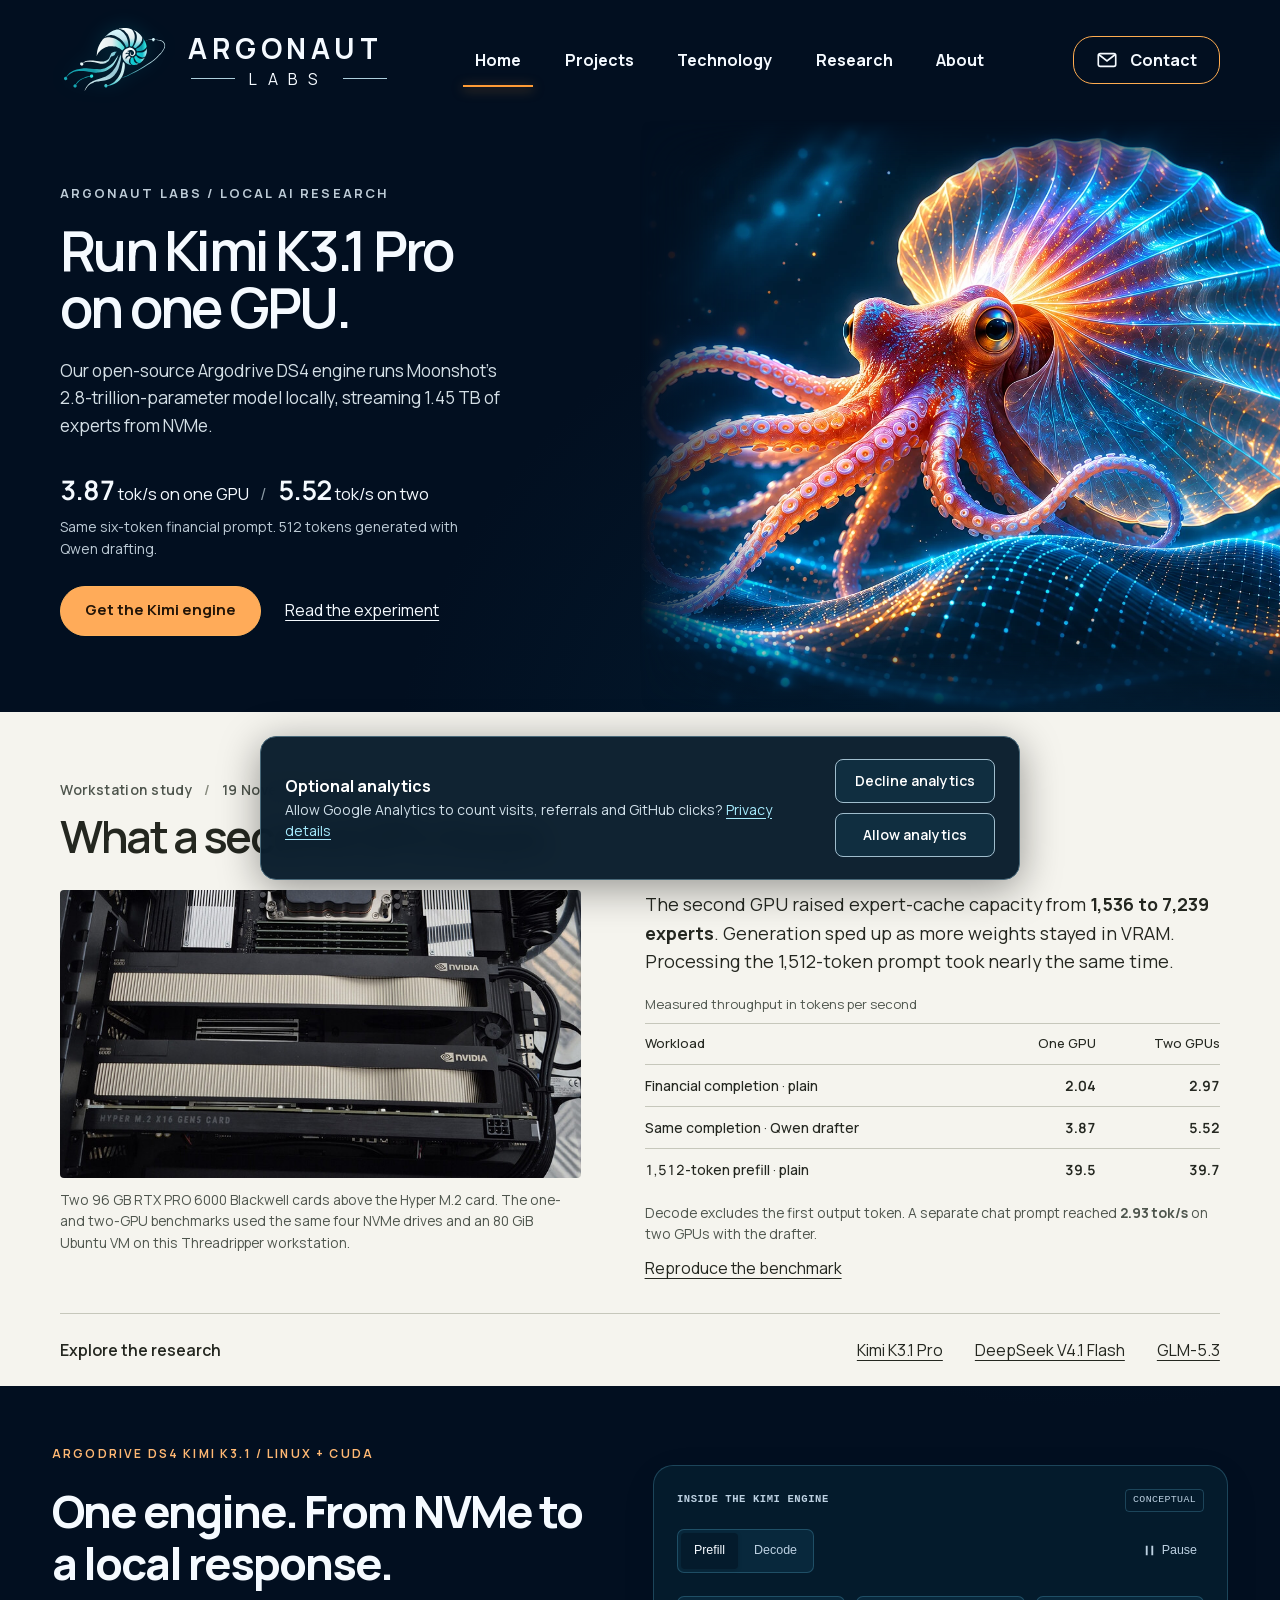
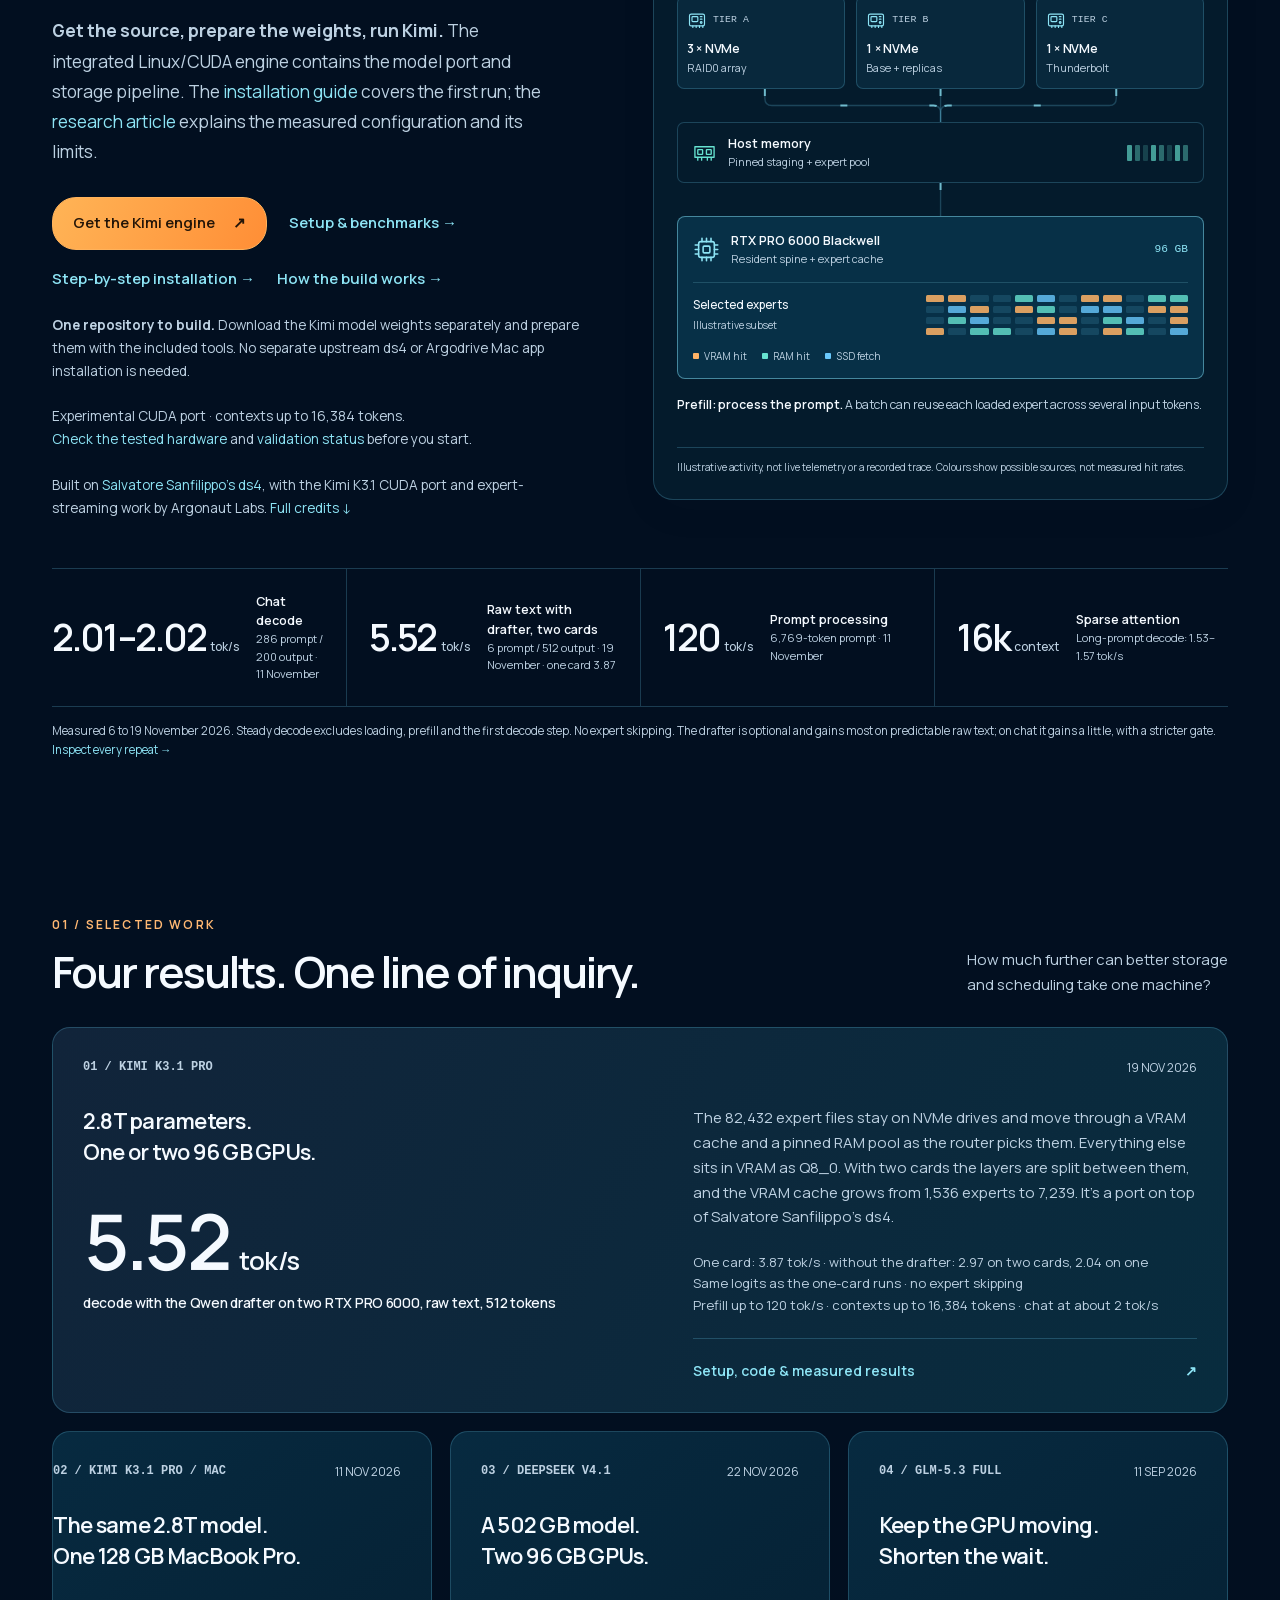
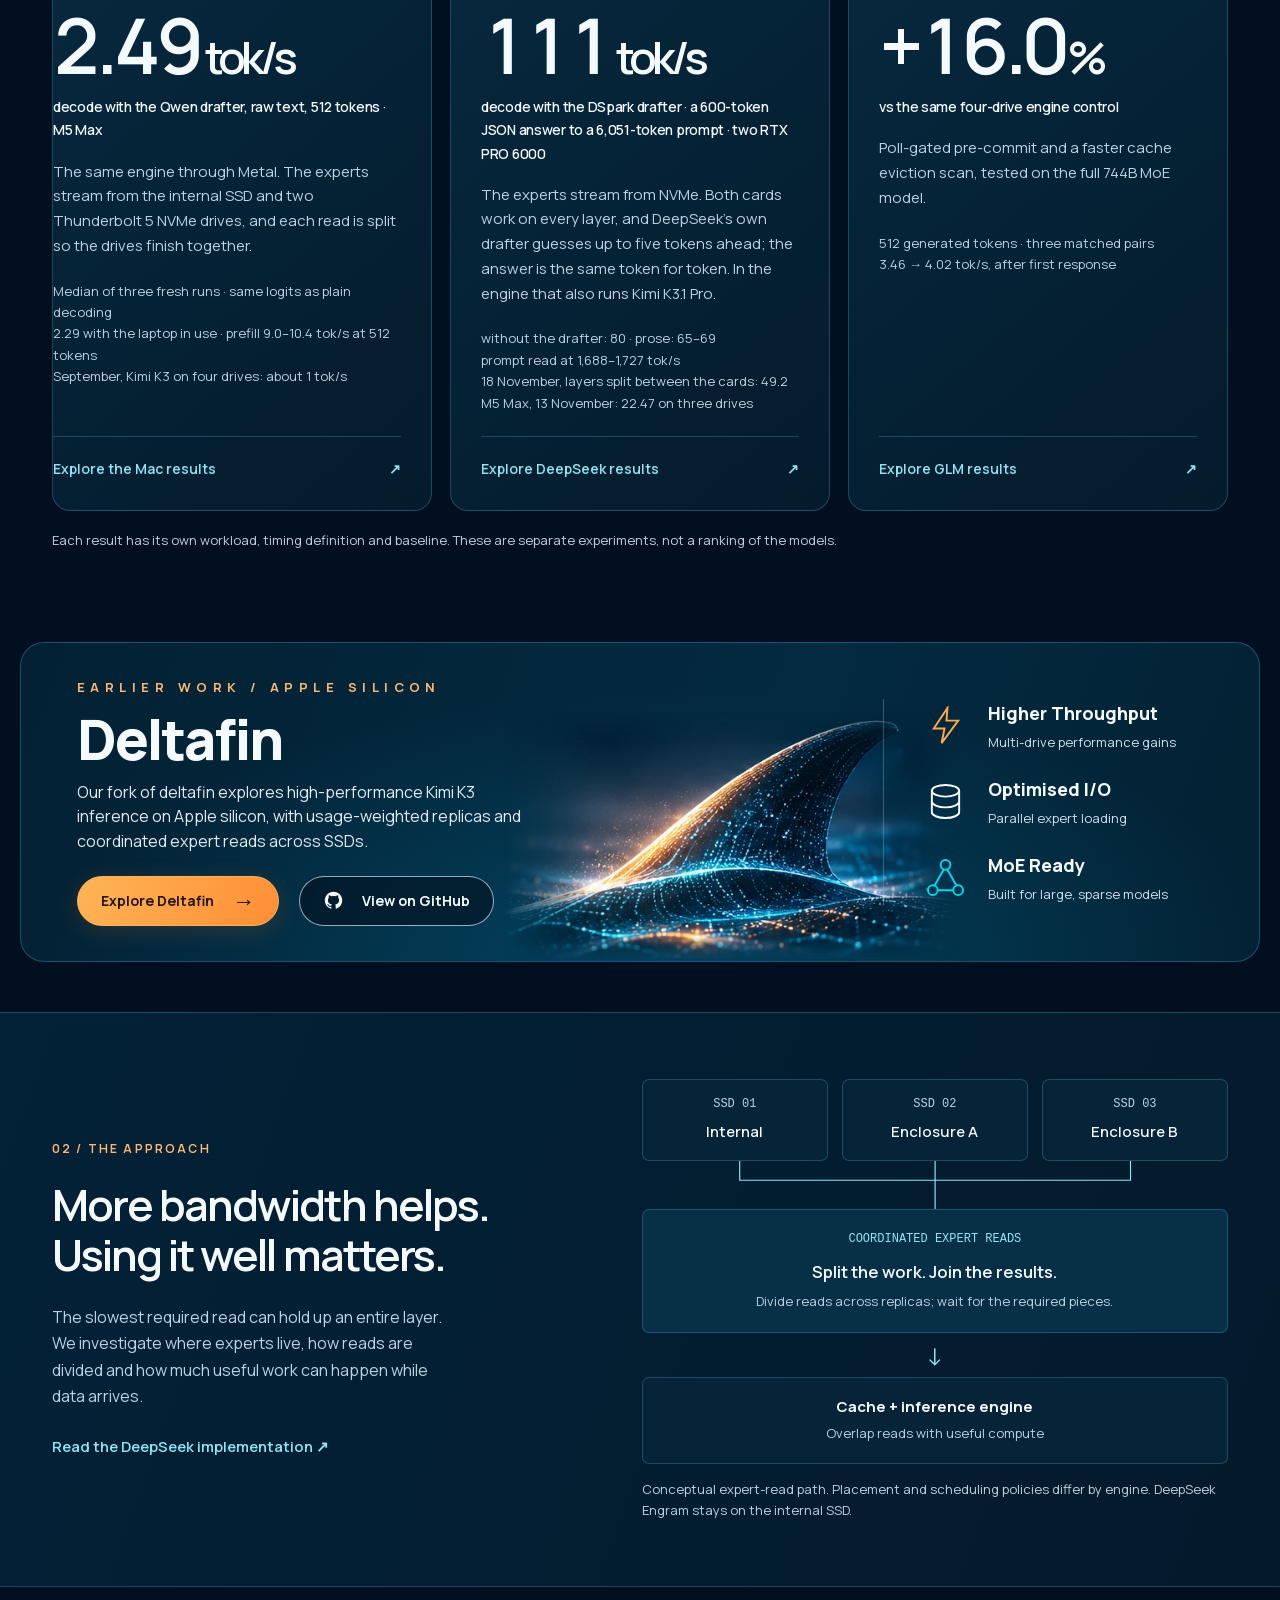
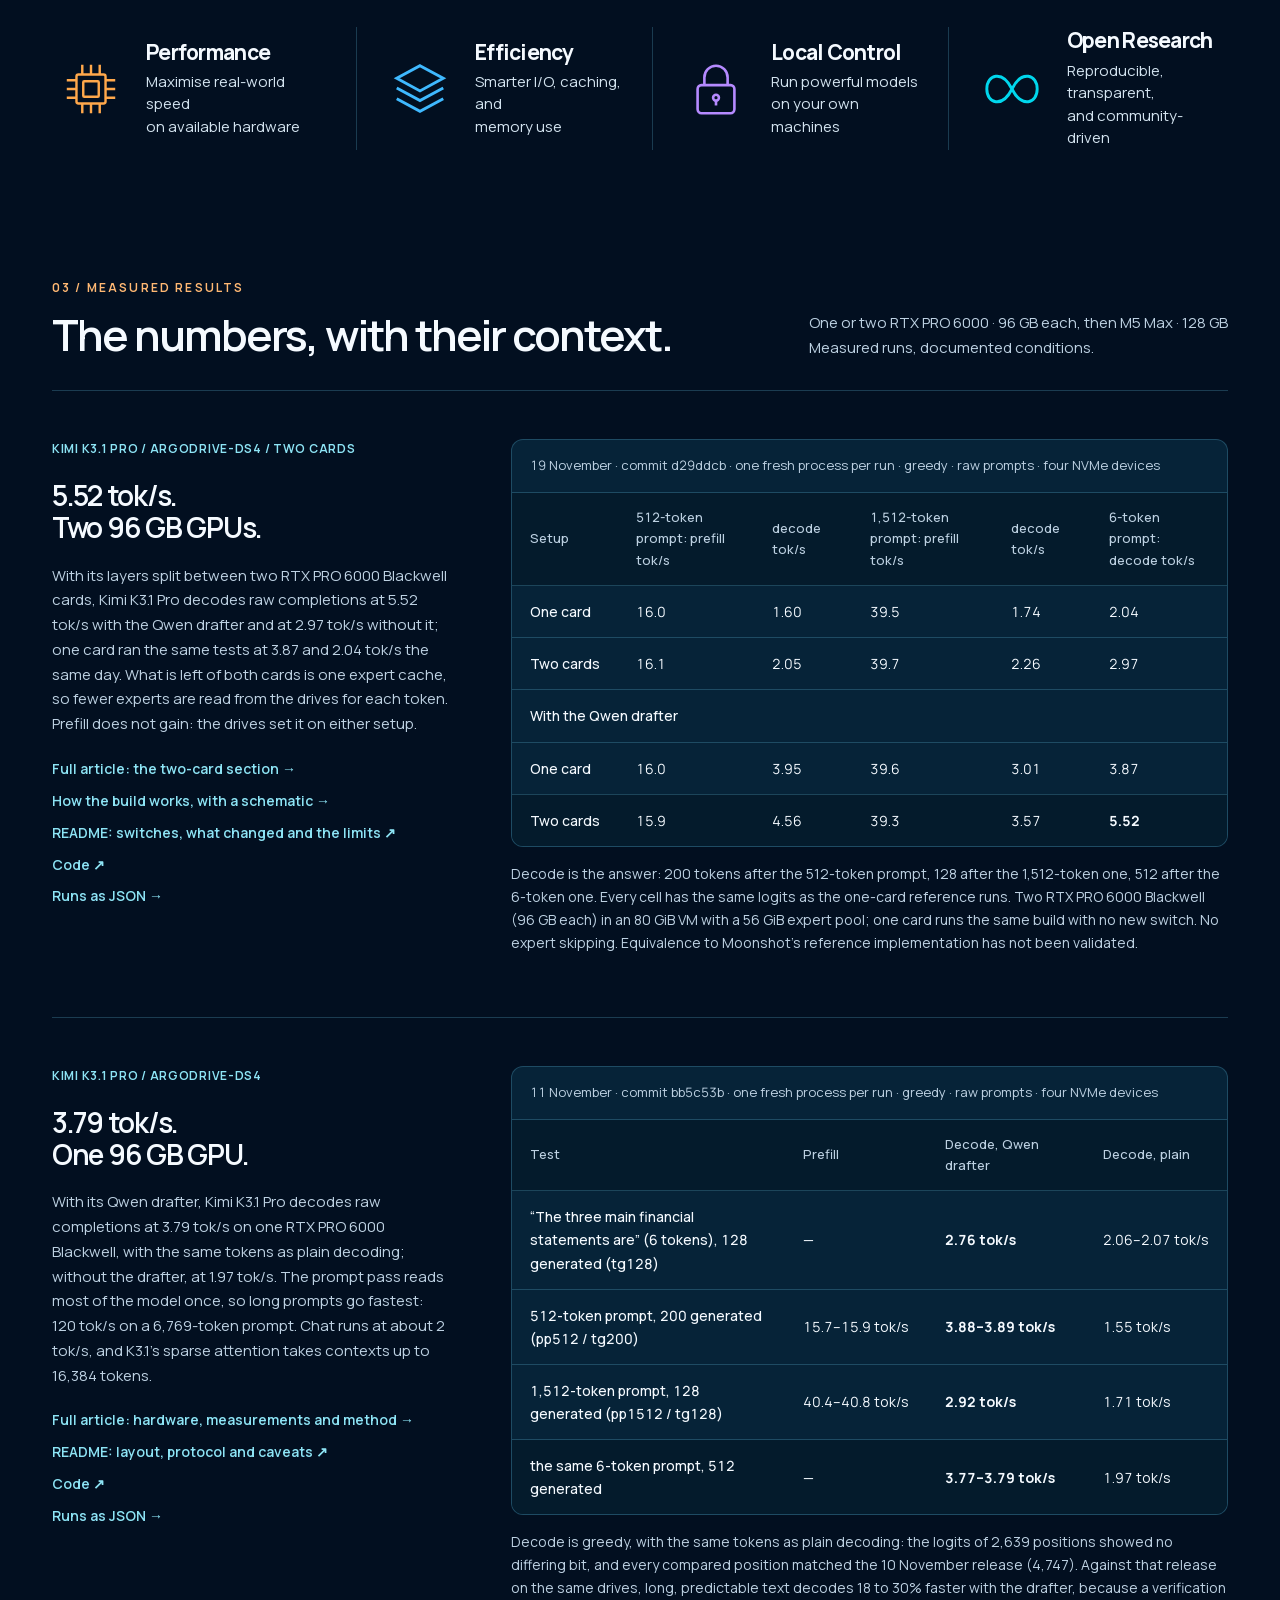
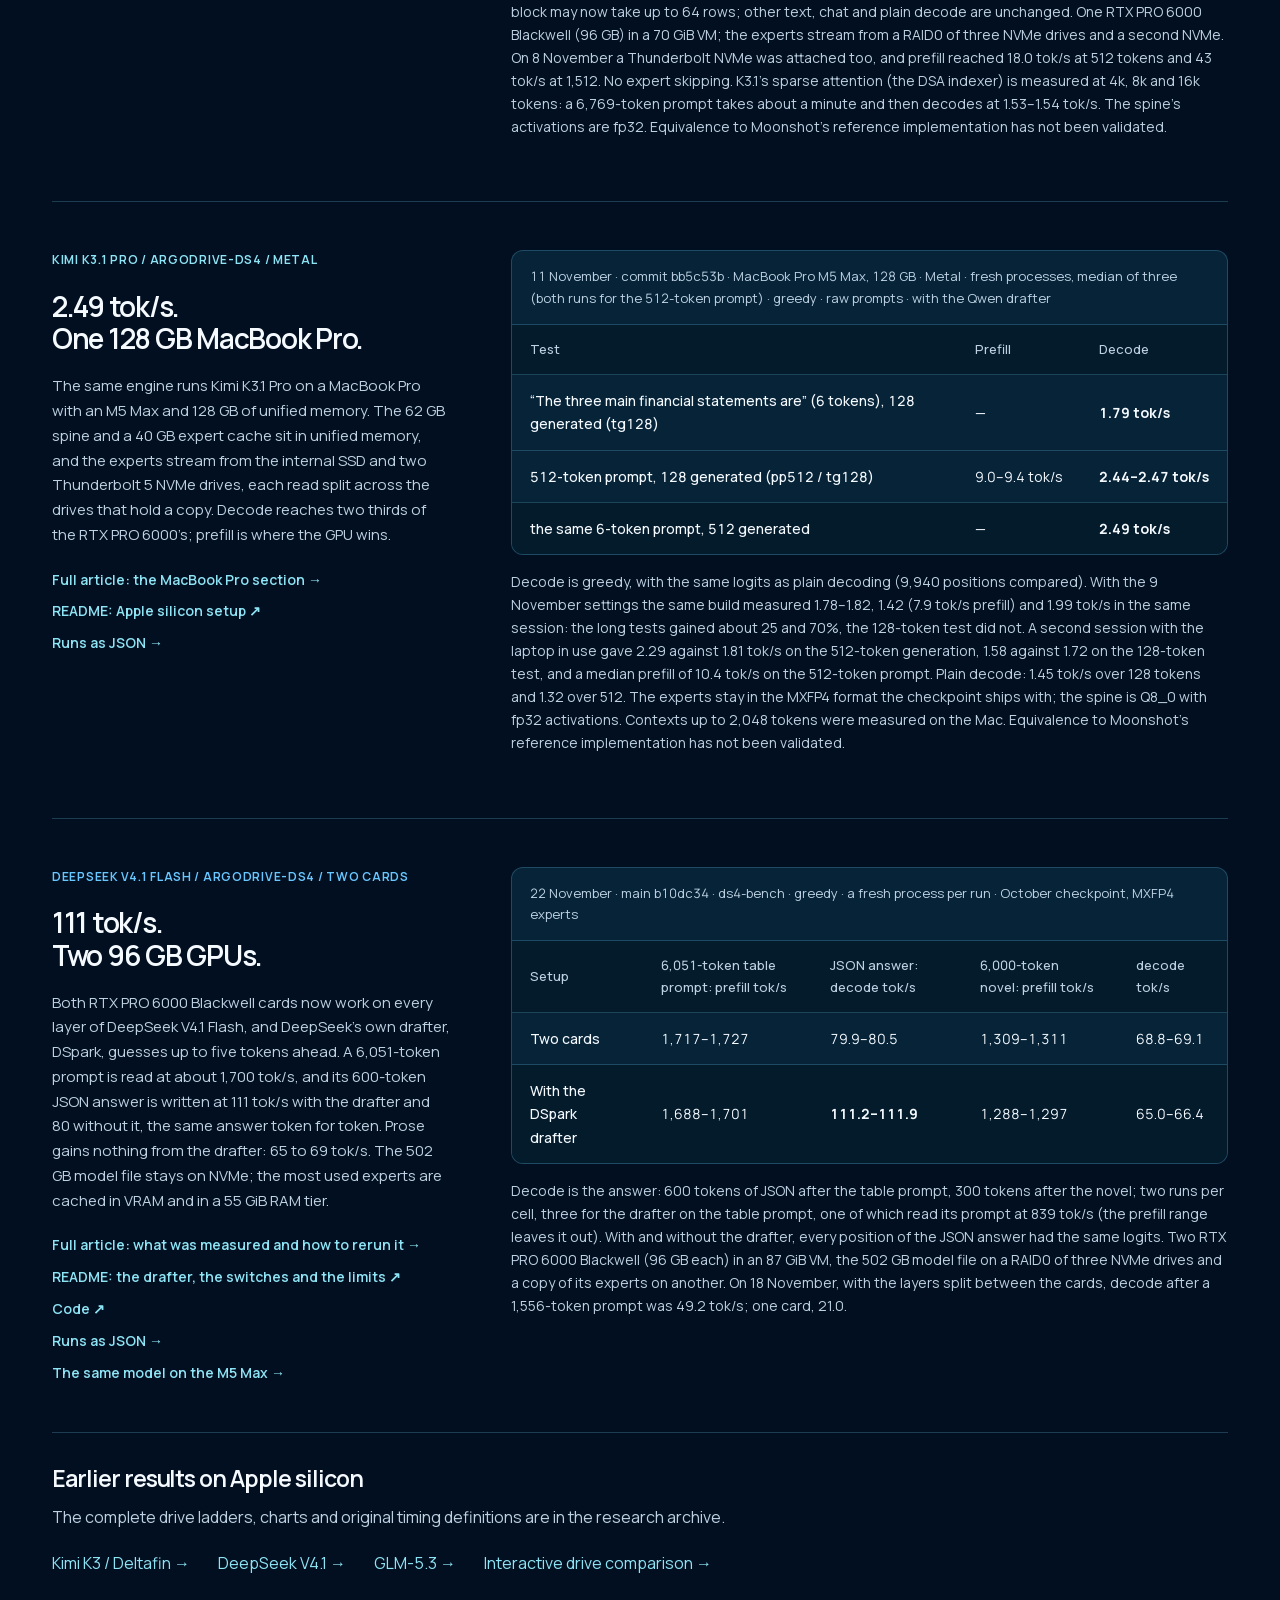
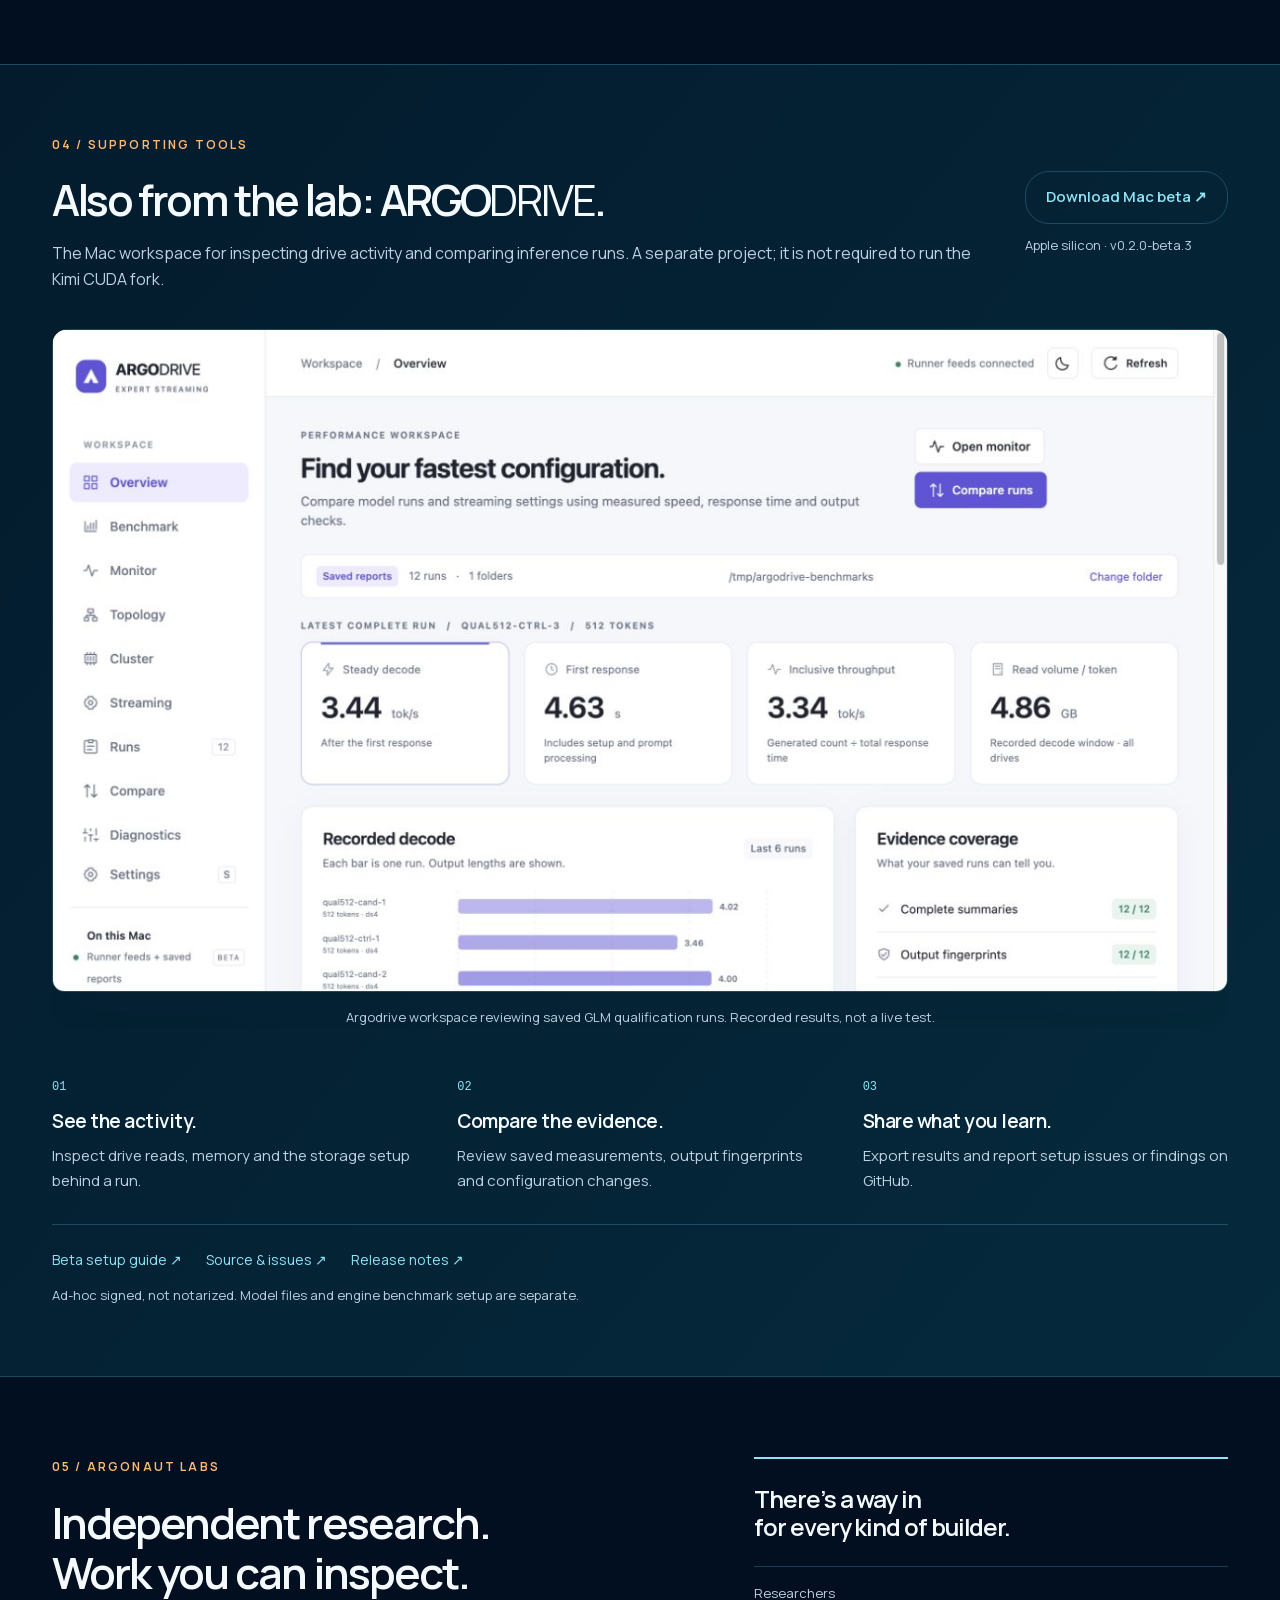
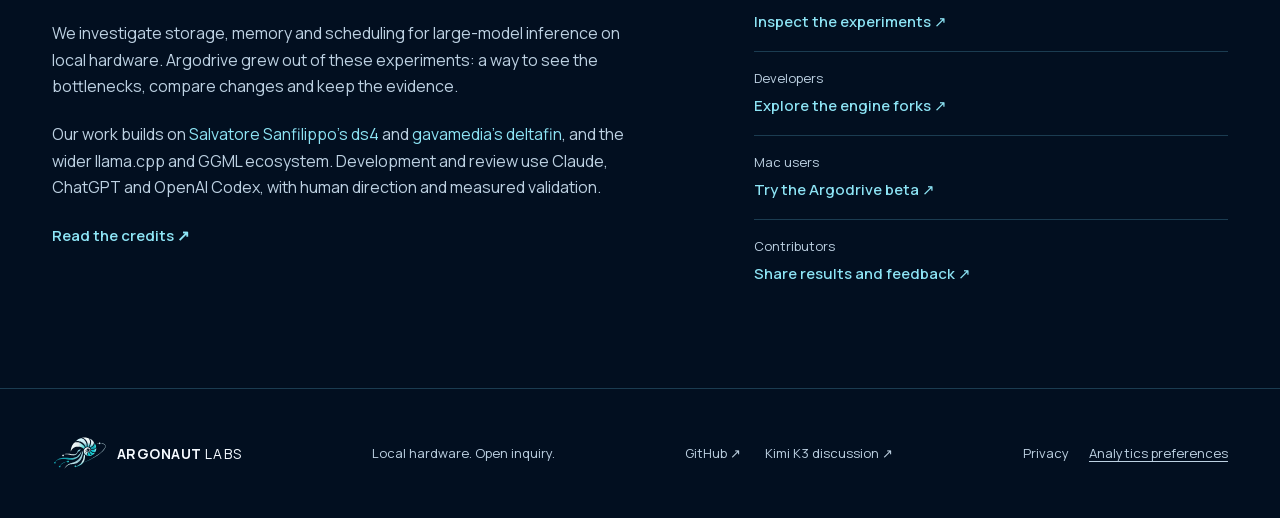
==== commit a53ba0b4: "DeepSeek V4.1 Flash: the 22 November results on every page The home page's DeepSeek card and results" ====
--- a/index.html
+++ b/index.html
@@ -120,7 +120,7 @@
 </div>
 
 <section class="research wrap" id="research"><div class="section-heading"><div><p class="eyebrow">01 / SELECTED WORK</p><h2>Four results. One line of inquiry.</h2></div><p>How much further can better storage<br class="desktop"/> and scheduling take one machine?</p></div><div class="research-grid"><article class="research-card kimi lead"><div class="card-top"><span class="mono">01 / KIMI K3.1 PRO</span><span>19 NOV 2026</span></div><div class="lead-main"><h3>2.8T parameters. <br/>One or two 96 GB GPUs.</h3><div class="big-number">5.52<span> tok/s</span></div><p class="metric-description">decode with the Qwen drafter on two RTX PRO 6000, raw text, 512 tokens</p></div><div class="lead-side"><p class="card-copy">The 82,432 expert files stay on NVMe drives and move through a VRAM cache and a pinned RAM pool as the router picks them. Everything else sits in VRAM as Q8_0. With two cards the layers are split between them, and the VRAM cache grows from 1,536 experts to 7,239. It’s a port on top of Salvatore Sanfilippo’s ds4.</p><p class="card-condition">One card: 3.87 tok/s · without the drafter: 2.97 on two cards, 2.04 on one<br/>Same logits as the one-card runs · no expert skipping<br/>Prefill up to 120 tok/s · contexts up to 16,384 tokens · chat at about 2 tok/s</p><a class="card-link" href="research/kimi-k31-single-gpu.html">Setup, code &amp; measured results <span aria-hidden="true">↗</span></a></div></article><article class="research-card kimi"><div class="card-top"><span class="mono">02 / KIMI K3.1 PRO / MAC</span><span>11 NOV 2026</span></div><h3>The same 2.8T model. <br/>One 128 GB MacBook Pro.</h3><div class="big-number">2.49<span> tok/s</span></div><p class="metric-description">decode with the Qwen drafter, raw text, 512 tokens · M5 Max</p><p class="card-copy">The same engine through Metal. The experts stream from the internal SSD and two Thunderbolt 5 NVMe drives, and each read is split so the drives finish together.</p><p class="card-condition">Median of three fresh runs · same logits as plain decoding<br/>2.29 with the laptop in use · prefill 9.0–10.4 tok/s at 512 tokens<br/>September, Kimi K3 on four drives: about 1 tok/s</p><a class="card-link" href="research/kimi-k31-single-gpu.html#apple-silicon">Explore the Mac results <span aria-hidden="true">↗</span></a></article>
-<article class="research-card deepseek"><div class="card-top"><span class="mono">03 / DEEPSEEK V4.1</span><span>18 NOV 2026</span></div><h3>Two cards. <br/>Twice the decode.</h3><div class="big-number">49.2<span> tok/s</span></div><p class="metric-description">steady decode, October checkpoint · two RTX PRO 6000, layers split between the cards</p><p class="card-copy">Each card holds 20 of the 40 layers and its own cache of routed experts; the rest stream from NVMe. In the engine that also runs Kimi K3.1 Pro.</p><p class="card-condition">1,556 prompt / 300 generated tokens · logits identical <br/>one card: 21.0 · two cards, no preload: 45.6–45.9 <br/>prompt processing 219–220 tok/s with the preload <br/>M5 Max, 13 November: 22.47 on three drives</p><a class="card-link" href="#deepseek-cuda-results">Explore DeepSeek results <span aria-hidden="true">↗</span></a></article>
+<article class="research-card deepseek"><div class="card-top"><span class="mono">03 / DEEPSEEK V4.1</span><span>22 NOV 2026</span></div><h3>A 502 GB model. <br/>Two 96 GB GPUs.</h3><div class="big-number">111<span> tok/s</span></div><p class="metric-description">decode with the DSpark drafter · a 600-token JSON answer to a 6,051-token prompt · two RTX PRO 6000</p><p class="card-copy">The experts stream from NVMe. Both cards work on every layer, and DeepSeek’s own drafter guesses up to five tokens ahead; the answer is the same token for token. In the engine that also runs Kimi K3.1 Pro.</p><p class="card-condition">without the drafter: 80 · prose: 65–69 <br/>prompt read at 1,688–1,727 tok/s <br/>18 November, layers split between the cards: 49.2 <br/>M5 Max, 13 November: 22.47 on three drives</p><a class="card-link" href="research/deepseek-v41-two-gpus.html">Explore DeepSeek results <span aria-hidden="true">↗</span></a></article>
 <article class="research-card glm"><div class="card-top"><span class="mono">04 / GLM-5.3 FULL</span><span>11 SEP 2026</span></div><h3>Keep the GPU moving. <br/>Shorten the wait.</h3><div class="big-number">+16.0<span>%</span></div><p class="metric-description">vs the same four-drive engine control</p><p class="card-copy">Poll-gated pre-commit and a faster cache eviction scan, tested on the full 744B MoE model.</p><p class="card-condition">512 generated tokens · three matched pairs <br/>3.46 → 4.02 tok/s, after first response</p><a class="card-link" href="research/apple-silicon-results.html#glm-results">Explore GLM results <span aria-hidden="true">↗</span></a></article>
 </div><p class="section-note">Each result has its own workload, timing definition and baseline. These are separate experiments, not a ranking of the models.</p></section><section aria-labelledby="feature-title" class="al-feature" id="deltafin-project">
 <div class="al-feature-glow"></div>
@@ -132,5 +132,5 @@
 <div class="al-pillar"><svg aria-hidden="true" class="al-pillar-icon al-blue" fill="none" focusable="false" stroke="currentColor" stroke-width="3" viewbox="0 0 64 64"><path d="m32 8 24 13-24 13L8 21 32 8ZM8 31l24 13 24-13M8 42l24 13 24-13"></path></svg><div><h2>Efficiency</h2><p>Smarter I/O, caching, and<br/>memory use</p></div></div>
 <div class="al-pillar"><svg aria-hidden="true" class="al-pillar-icon al-violet" fill="none" focusable="false" stroke="currentColor" stroke-width="2.7" viewbox="0 0 64 64"><rect height="29" rx="4" width="38" x="13" y="28"></rect><path d="M20 28v-8a12 12 0 0 1 24 0v8"></path><circle cx="32" cy="41" r="3"></circle><path d="M32 44v5"></path></svg><div><h2>Local Control</h2><p>Run powerful models<br/>on your own machines</p></div></div>
 <div class="al-pillar"><svg aria-hidden="true" class="al-pillar-icon al-cyan" fill="none" focusable="false" stroke="currentColor" stroke-width="3" viewbox="0 0 64 64"><path d="M32 32C22 12 6 17 6 32s16 20 26 0c10-20 26-15 26 0S42 52 32 32Z"></path></svg><div><h2>Open Research</h2><p>Reproducible, transparent,<br/>and community-driven</p></div></div>
-</section><section class="wrap results-section" id="results"><div class="section-heading"><div><p class="eyebrow">03 / MEASURED RESULTS</p><h2>The numbers, with their context.</h2></div><p>One or two RTX PRO 6000 · 96 GB each, then M5 Max · 128 GB <br/>Measured runs, documented conditions.</p></div><article class="result-row" id="kimi31-two-card-results"><div class="result-intro"><span class="model-label purple">KIMI K3.1 PRO / ARGODRIVE-DS4 / TWO CARDS</span><h3>5.52 tok/s. <br/>Two 96 GB GPUs.</h3><p>With its layers split between two RTX PRO 6000 Blackwell cards, Kimi K3.1 Pro decodes raw completions at 5.52 tok/s with the Qwen drafter and at 2.97 tok/s without it; one card ran the same tests at 3.87 and 2.04 tok/s the same day. What is left of both cards is one expert cache, so fewer experts are read from the drives for each token. Prefill does not gain: the drives set it on either setup.</p><a class="text-link" href="research/kimi-k31-single-gpu.html#two-cards">Full article: the two-card section →</a><a class="text-link" href="research/kimi-k31-build.html">How the build works, with a schematic →</a><a class="text-link" href="https://github.com/argonautlabsai/argodrive-ds4-kimi-k3.1/blob/main/tools/kimi-k3/README.md#two-cards-19-november-2026">README: switches, what changed and the limits ↗</a><a class="text-link" href="https://github.com/argonautlabsai/argodrive-ds4-kimi-k3.1">Code ↗</a><a class="text-link" href="research/kimi-k31-2026-11-19.json">Runs as JSON →</a></div><div><div aria-label="Kimi K3.1 Pro on one and on two RTX PRO 6000 cards" class="table-scroll" role="region" tabindex="0"><table><caption>19 November · commit d29ddcb · one fresh process per run · greedy · raw prompts · four NVMe devices</caption><thead><tr><th scope="col">Setup</th><th scope="col">512-token prompt: prefill tok/s</th><th scope="col">decode tok/s</th><th scope="col">1,512-token prompt: prefill tok/s</th><th scope="col">decode tok/s</th><th scope="col">6-token prompt: decode tok/s</th></tr></thead><tbody><tr><th scope="row">One&nbsp;card</th><td>16.0</td><td>1.60</td><td>39.5</td><td>1.74</td><td>2.04</td></tr><tr><th scope="row">Two&nbsp;cards</th><td>16.1</td><td>2.05</td><td>39.7</td><td>2.26</td><td>2.97</td></tr><tr><th colspan="6" scope="colgroup">With the Qwen drafter</th></tr><tr><th scope="row">One&nbsp;card</th><td>16.0</td><td>3.95</td><td>39.6</td><td>3.01</td><td>3.87</td></tr><tr><th scope="row">Two&nbsp;cards</th><td>15.9</td><td>4.56</td><td>39.3</td><td>3.57</td><td><strong>5.52</strong></td></tr></tbody></table></div><p class="table-note">Decode is the answer: 200 tokens after the 512-token prompt, 128 after the 1,512-token one, 512 after the 6-token one. Every cell has the same logits as the one-card reference runs. Two RTX PRO 6000 Blackwell (96 GB each) in an 80 GiB VM with a 56 GiB expert pool; one card runs the same build with no new switch. No expert skipping. Equivalence to Moonshot’s reference implementation has not been validated.</p></div></article><article class="result-row" id="kimi31-results"><div class="result-intro"><span class="model-label purple">KIMI K3.1 PRO / ARGODRIVE-DS4</span><h3>3.79 tok/s. <br/>One 96 GB GPU.</h3><p>With its Qwen drafter, Kimi K3.1 Pro decodes raw completions at 3.79 tok/s on one RTX PRO 6000 Blackwell, with the same tokens as plain decoding; without the drafter, at 1.97 tok/s. The prompt pass reads most of the model once, so long prompts go fastest: 120 tok/s on a 6,769-token prompt. Chat runs at about 2 tok/s, and K3.1’s sparse attention takes contexts up to 16,384 tokens.</p><a class="text-link" href="research/kimi-k31-single-gpu.html">Full article: hardware, measurements and method →</a><a class="text-link" href="https://github.com/argonautlabsai/argodrive-ds4-kimi-k3.1/blob/main/tools/kimi-k3/README.md">README: layout, protocol and caveats ↗</a><a class="text-link" href="https://github.com/argonautlabsai/argodrive-ds4-kimi-k3.1">Code ↗</a><a class="text-link" href="research/kimi-k31-2026-11-11.json">Runs as JSON →</a></div><div><div aria-label="Kimi K3.1 Pro standard tests" class="table-scroll" role="region" tabindex="0"><table><caption>11 November · commit bb5c53b · one fresh process per run · greedy · raw prompts · four NVMe devices</caption><thead><tr><th scope="col">Test</th><th scope="col">Prefill</th><th scope="col">Decode, Qwen drafter</th><th scope="col">Decode, plain</th></tr></thead><tbody><tr><th scope="row">“The three main financial statements are” (6 tokens), 128 generated (tg128)</th><td>—</td><td><strong>2.76 tok/s</strong></td><td>2.06–2.07 tok/s</td></tr><tr><th scope="row">512-token prompt, 200 generated (pp512 / tg200)</th><td>15.7–15.9 tok/s</td><td><strong>3.88–3.89 tok/s</strong></td><td>1.55 tok/s</td></tr><tr><th scope="row">1,512-token prompt, 128 generated (pp1512 / tg128)</th><td>40.4–40.8 tok/s</td><td><strong>2.92 tok/s</strong></td><td>1.71 tok/s</td></tr><tr><th scope="row">the same 6-token prompt, 512 generated</th><td>—</td><td><strong>3.77–3.79 tok/s</strong></td><td>1.97 tok/s</td></tr></tbody></table></div><p class="table-note">Decode is greedy, with the same tokens as plain decoding: the logits of 2,639 positions showed no differing bit, and every compared position matched the 10 November release (4,747). Against that release on the same drives, long, predictable text decodes 18 to 30% faster with the drafter, because a verification block may now take up to 64 rows; other text, chat and plain decode are unchanged. One RTX PRO 6000 Blackwell (96 GB) in a 70 GiB VM; the experts stream from a RAID0 of three NVMe drives and a second NVMe. On 8 November a Thunderbolt NVMe was attached too, and prefill reached 18.0 tok/s at 512 tokens and 43 tok/s at 1,512. No expert skipping. K3.1’s sparse attention (the DSA indexer) is measured at 4k, 8k and 16k tokens: a 6,769-token prompt takes about a minute and then decodes at 1.53–1.54 tok/s. The spine’s activations are fp32. Equivalence to Moonshot’s reference implementation has not been validated.</p></div></article><article class="result-row" id="kimi31-mac-results"><div class="result-intro"><span class="model-label purple">KIMI K3.1 PRO / ARGODRIVE-DS4 / METAL</span><h3>2.49 tok/s. <br/>One 128 GB MacBook Pro.</h3><p>The same engine runs Kimi K3.1 Pro on a MacBook Pro with an M5 Max and 128 GB of unified memory. The 62 GB spine and a 40 GB expert cache sit in unified memory, and the experts stream from the internal SSD and two Thunderbolt 5 NVMe drives, each read split across the drives that hold a copy. Decode reaches two thirds of the RTX PRO 6000’s; prefill is where the GPU wins.</p><a class="text-link" href="research/kimi-k31-single-gpu.html#apple-silicon">Full article: the MacBook Pro section →</a><a class="text-link" href="https://github.com/argonautlabsai/argodrive-ds4-kimi-k3.1/blob/main/tools/kimi-k3/README.md#apple-silicon-metal">README: Apple silicon setup ↗</a><a class="text-link" href="research/kimi-k31-2026-11-11-m5max.json">Runs as JSON →</a></div><div><div aria-label="Kimi K3.1 Pro on a MacBook Pro M5 Max" class="table-scroll" role="region" tabindex="0"><table><caption>11 November · commit bb5c53b · MacBook Pro M5 Max, 128 GB · Metal · fresh processes, median of three (both runs for the 512-token prompt) · greedy · raw prompts · with the Qwen drafter</caption><thead><tr><th scope="col">Test</th><th scope="col">Prefill</th><th scope="col">Decode</th></tr></thead><tbody><tr><th scope="row">“The three main financial statements are” (6 tokens), 128 generated (tg128)</th><td>—</td><td><strong>1.79 tok/s</strong></td></tr><tr><th scope="row">512-token prompt, 128 generated (pp512 / tg128)</th><td>9.0–9.4 tok/s</td><td><strong>2.44–2.47 tok/s</strong></td></tr><tr><th scope="row">the same 6-token prompt, 512 generated</th><td>—</td><td><strong>2.49 tok/s</strong></td></tr></tbody></table></div><p class="table-note">Decode is greedy, with the same logits as plain decoding (9,940 positions compared). With the 9 November settings the same build measured 1.78–1.82, 1.42 (7.9 tok/s prefill) and 1.99 tok/s in the same session: the long tests gained about 25 and 70%, the 128-token test did not. A second session with the laptop in use gave 2.29 against 1.81 tok/s on the 512-token generation, 1.58 against 1.72 on the 128-token test, and a median prefill of 10.4 tok/s on the 512-token prompt. Plain decode: 1.45 tok/s over 128 tokens and 1.32 over 512. The experts stay in the MXFP4 format the checkpoint ships with; the spine is Q8_0 with fp32 activations. Contexts up to 2,048 tokens were measured on the Mac. Equivalence to Moonshot’s reference implementation has not been validated.</p></div></article><article class="result-row" id="deepseek-cuda-results"><div class="result-intro"><span class="model-label blue">DEEPSEEK V4.1 FLASH / ARGODRIVE-DS4 / TWO CARDS</span><h3>49.2 tok/s. <br/>Two 96 GB GPUs.</h3><p>The same engine runs DeepSeek V4.1 Flash with its 40 layers split between two RTX PRO 6000 Blackwell cards, 20 on each. Each card keeps its own cache of routed experts and the rest stream from NVMe. Decode doubles, from 21 to 45 tok/s; with the caches and a 48 GiB host-RAM tier loaded at start-up it reaches 49.2 tok/s, and the prompt pass 220 tok/s.</p><a class="text-link" href="research/deepseek-v41-two-gpus.html">Latest, 22 November: 111 tok/s on JSON answers with the drafter →</a><a class="text-link" href="https://github.com/argonautlabsai/argodrive-ds4-kimi-k3.1/blob/main/tools/deepseek-v41/README.md#cuda-two-gpus-the-layers-split-between-them">README: the split, the preload and the limits ↗</a><a class="text-link" href="https://github.com/argonautlabsai/argodrive-ds4-kimi-k3.1">Code ↗</a><a class="text-link" href="research/deepseek-2026-11-18.json">Runs as JSON →</a><a class="text-link" href="research/apple-silicon-results.html#deepseek-october">The same model on the M5 Max →</a></div><div><div aria-label="DeepSeek V4.1 Flash on one and on two RTX PRO 6000 cards" class="table-scroll" role="region" tabindex="0"><table><caption>18 November · main 920757a · ds4-bench · greedy · a fresh process per run · October checkpoint, MXFP4 experts</caption><thead><tr><th scope="col">Setup</th><th scope="col">512-token prompt: prefill tok/s</th><th scope="col">decode tok/s</th><th scope="col">1,556-token prompt: prefill tok/s</th><th scope="col">decode tok/s</th></tr></thead><tbody><tr><th scope="row">One&nbsp;card</th><td>54.0–54.2</td><td>21.6–21.9</td><td>114.5</td><td>21.0</td></tr><tr><th scope="row">Two&nbsp;cards</th><td>53.1–53.3</td><td>44.6–44.7</td><td>112.2–112.6</td><td>45.6–45.9</td></tr><tr><th scope="row">Two cards, caches and a 48&nbsp;GiB RAM tier preloaded</th><td>144.8–149.0</td><td>47.7–47.8</td><td>219.0–220.2</td><td><strong>49.1–49.2</strong></td></tr></tbody></table></div><p class="table-note">Decode is the answer: 200 tokens after the 512-token prompt, 300 after the 1,556-token one; three fresh processes where a range is given. Every decode step has the same logits as the one-card build before the change (3,900 steps compared). Two RTX PRO 6000 Blackwell (96 GB each) in an 80 GiB VM, the 502 GB model file on a RAID0 of three NVMe drives.</p></div></article><div class="al-archive"><h3>Earlier results on Apple silicon</h3><p>The complete drive ladders, charts and original timing definitions are in the research archive.</p><div class="al-archive-links"><a href="research/apple-silicon-results.html#kimi-results" id="kimi-results">Kimi K3 / Deltafin →</a><a href="research/apple-silicon-results.html#deepseek-results" id="deepseek-results">DeepSeek V4.1 →</a><a href="research/apple-silicon-results.html#glm-results" id="glm-results">GLM-5.3 →</a><a href="research/apple-silicon-results.html#results-chart" id="results-chart">Interactive drive comparison →</a></div></div></section><section class="product-band" id="argodrive"><div class="wrap"><div class="product-heading"><div><p class="eyebrow">04 / SUPPORTING TOOLS</p><h2>Also from the lab: ARGO<span>DRIVE</span>.</h2><p>The Mac workspace for inspecting drive activity and comparing inference runs. A separate project; it is not required to run the Kimi CUDA fork.</p></div><div><a class="button" href="https://github.com/argonautlabsai/argodrive/releases/download/v0.2.0-beta.3/ARGODRIVE-0.2.0-beta.3-macos-arm64.zip">Download Mac beta ↗</a><p class="small">Apple silicon · v0.2.0-beta.3</p></div></div><figure class="product-image"><a aria-label="View the Argodrive workspace screenshot" href="assets/argodrive-recorded-runs.png"><img alt="Real Argodrive workspace reviewing twelve recorded GLM qualification runs, with throughput charts, timing metrics and evidence coverage." height="712" loading="lazy" src="assets/argodrive-recorded-runs.png" width="1265"/></a><figcaption>Argodrive workspace reviewing saved GLM qualification runs. Recorded results, not a live test.</figcaption></figure><div class="product-features"><div><span class="mono">01</span><h3>See the activity.</h3><p>Inspect drive reads, memory and the storage setup behind a run.</p></div><div><span class="mono">02</span><h3>Compare the evidence.</h3><p>Review saved measurements, output fingerprints and configuration changes.</p></div><div><span class="mono">03</span><h3>Share what you learn.</h3><p>Export results and report setup issues or findings on GitHub.</p></div></div><div class="product-links"><a href="https://github.com/argonautlabsai/argodrive/blob/beta-20260914/docs/BETA-TESTING.md">Beta setup guide ↗</a><a href="https://github.com/argonautlabsai/argodrive">Source &amp; issues ↗</a><a href="https://github.com/argonautlabsai/argodrive/releases/tag/v0.2.0-beta.3">Release notes ↗</a><p>Ad-hoc signed, not notarized. Model files and engine benchmark setup are separate.</p></div></div></section><section class="wrap about-section" id="about"><div><p class="eyebrow">05 / ARGONAUT LABS</p><h2>Independent research. <br/>Work you can inspect.</h2><p>We investigate storage, memory and scheduling for large-model inference on local hardware. Argodrive grew out of these experiments: a way to see the bottlenecks, compare changes and keep the evidence.</p><p id="credits">Our work builds on <a href="https://github.com/antirez/ds4">Salvatore Sanfilippo’s ds4</a> and <a href="https://github.com/gavamedia/deltafin">gavamedia’s deltafin</a>, and the wider llama.cpp and GGML ecosystem. Development and review use Claude, ChatGPT and OpenAI Codex, with human direction and measured validation.</p><a class="text-link" href="https://github.com/argonautlabsai/ds4-argodrive/blob/argonaut-v41-benchmark/CREDITS.md">Read the credits ↗</a></div><div class="join" id="contact"><h3>There’s a way in <br/>for every kind of builder.</h3><a href="#results"><span>Researchers</span><strong>Inspect the experiments ↗</strong></a><a href="https://github.com/argonautlabsai"><span>Developers</span><strong>Explore the engine forks ↗</strong></a><a href="#argodrive"><span>Mac users</span><strong>Try the Argodrive beta ↗</strong></a><a href="https://github.com/argonautlabsai/argodrive/issues"><span>Contributors</span><strong>Share results and feedback ↗</strong></a></div></section></main><footer class="wrap"><a class="brand" href="#overview"><img alt="" height="36" src="assets/cinematic/brand-icon.svg" width="55"/><span>ARGONAUT <b>LABS</b></span></a><span>Local hardware. Open inquiry.</span><div><a href="https://github.com/argonautlabsai">GitHub ↗</a><a href="https://news.ycombinator.com/item?id=49616257">Kimi K3 discussion ↗</a></div><div class="al-privacy-links"><a href="/privacy.html">Privacy</a><button type="button" class="al-analytics-settings" data-analytics-settings>Analytics preferences</button></div></footer><script defer="" src="assets/cinematic/home.js"></script><script defer src="/assets/analytics.js?v=20261119"></script>
+</section><section class="wrap results-section" id="results"><div class="section-heading"><div><p class="eyebrow">03 / MEASURED RESULTS</p><h2>The numbers, with their context.</h2></div><p>One or two RTX PRO 6000 · 96 GB each, then M5 Max · 128 GB <br/>Measured runs, documented conditions.</p></div><article class="result-row" id="kimi31-two-card-results"><div class="result-intro"><span class="model-label purple">KIMI K3.1 PRO / ARGODRIVE-DS4 / TWO CARDS</span><h3>5.52 tok/s. <br/>Two 96 GB GPUs.</h3><p>With its layers split between two RTX PRO 6000 Blackwell cards, Kimi K3.1 Pro decodes raw completions at 5.52 tok/s with the Qwen drafter and at 2.97 tok/s without it; one card ran the same tests at 3.87 and 2.04 tok/s the same day. What is left of both cards is one expert cache, so fewer experts are read from the drives for each token. Prefill does not gain: the drives set it on either setup.</p><a class="text-link" href="research/kimi-k31-single-gpu.html#two-cards">Full article: the two-card section →</a><a class="text-link" href="research/kimi-k31-build.html">How the build works, with a schematic →</a><a class="text-link" href="https://github.com/argonautlabsai/argodrive-ds4-kimi-k3.1/blob/main/tools/kimi-k3/README.md#two-cards-19-november-2026">README: switches, what changed and the limits ↗</a><a class="text-link" href="https://github.com/argonautlabsai/argodrive-ds4-kimi-k3.1">Code ↗</a><a class="text-link" href="research/kimi-k31-2026-11-19.json">Runs as JSON →</a></div><div><div aria-label="Kimi K3.1 Pro on one and on two RTX PRO 6000 cards" class="table-scroll" role="region" tabindex="0"><table><caption>19 November · commit d29ddcb · one fresh process per run · greedy · raw prompts · four NVMe devices</caption><thead><tr><th scope="col">Setup</th><th scope="col">512-token prompt: prefill tok/s</th><th scope="col">decode tok/s</th><th scope="col">1,512-token prompt: prefill tok/s</th><th scope="col">decode tok/s</th><th scope="col">6-token prompt: decode tok/s</th></tr></thead><tbody><tr><th scope="row">One&nbsp;card</th><td>16.0</td><td>1.60</td><td>39.5</td><td>1.74</td><td>2.04</td></tr><tr><th scope="row">Two&nbsp;cards</th><td>16.1</td><td>2.05</td><td>39.7</td><td>2.26</td><td>2.97</td></tr><tr><th colspan="6" scope="colgroup">With the Qwen drafter</th></tr><tr><th scope="row">One&nbsp;card</th><td>16.0</td><td>3.95</td><td>39.6</td><td>3.01</td><td>3.87</td></tr><tr><th scope="row">Two&nbsp;cards</th><td>15.9</td><td>4.56</td><td>39.3</td><td>3.57</td><td><strong>5.52</strong></td></tr></tbody></table></div><p class="table-note">Decode is the answer: 200 tokens after the 512-token prompt, 128 after the 1,512-token one, 512 after the 6-token one. Every cell has the same logits as the one-card reference runs. Two RTX PRO 6000 Blackwell (96 GB each) in an 80 GiB VM with a 56 GiB expert pool; one card runs the same build with no new switch. No expert skipping. Equivalence to Moonshot’s reference implementation has not been validated.</p></div></article><article class="result-row" id="kimi31-results"><div class="result-intro"><span class="model-label purple">KIMI K3.1 PRO / ARGODRIVE-DS4</span><h3>3.79 tok/s. <br/>One 96 GB GPU.</h3><p>With its Qwen drafter, Kimi K3.1 Pro decodes raw completions at 3.79 tok/s on one RTX PRO 6000 Blackwell, with the same tokens as plain decoding; without the drafter, at 1.97 tok/s. The prompt pass reads most of the model once, so long prompts go fastest: 120 tok/s on a 6,769-token prompt. Chat runs at about 2 tok/s, and K3.1’s sparse attention takes contexts up to 16,384 tokens.</p><a class="text-link" href="research/kimi-k31-single-gpu.html">Full article: hardware, measurements and method →</a><a class="text-link" href="https://github.com/argonautlabsai/argodrive-ds4-kimi-k3.1/blob/main/tools/kimi-k3/README.md">README: layout, protocol and caveats ↗</a><a class="text-link" href="https://github.com/argonautlabsai/argodrive-ds4-kimi-k3.1">Code ↗</a><a class="text-link" href="research/kimi-k31-2026-11-11.json">Runs as JSON →</a></div><div><div aria-label="Kimi K3.1 Pro standard tests" class="table-scroll" role="region" tabindex="0"><table><caption>11 November · commit bb5c53b · one fresh process per run · greedy · raw prompts · four NVMe devices</caption><thead><tr><th scope="col">Test</th><th scope="col">Prefill</th><th scope="col">Decode, Qwen drafter</th><th scope="col">Decode, plain</th></tr></thead><tbody><tr><th scope="row">“The three main financial statements are” (6 tokens), 128 generated (tg128)</th><td>—</td><td><strong>2.76 tok/s</strong></td><td>2.06–2.07 tok/s</td></tr><tr><th scope="row">512-token prompt, 200 generated (pp512 / tg200)</th><td>15.7–15.9 tok/s</td><td><strong>3.88–3.89 tok/s</strong></td><td>1.55 tok/s</td></tr><tr><th scope="row">1,512-token prompt, 128 generated (pp1512 / tg128)</th><td>40.4–40.8 tok/s</td><td><strong>2.92 tok/s</strong></td><td>1.71 tok/s</td></tr><tr><th scope="row">the same 6-token prompt, 512 generated</th><td>—</td><td><strong>3.77–3.79 tok/s</strong></td><td>1.97 tok/s</td></tr></tbody></table></div><p class="table-note">Decode is greedy, with the same tokens as plain decoding: the logits of 2,639 positions showed no differing bit, and every compared position matched the 10 November release (4,747). Against that release on the same drives, long, predictable text decodes 18 to 30% faster with the drafter, because a verification block may now take up to 64 rows; other text, chat and plain decode are unchanged. One RTX PRO 6000 Blackwell (96 GB) in a 70 GiB VM; the experts stream from a RAID0 of three NVMe drives and a second NVMe. On 8 November a Thunderbolt NVMe was attached too, and prefill reached 18.0 tok/s at 512 tokens and 43 tok/s at 1,512. No expert skipping. K3.1’s sparse attention (the DSA indexer) is measured at 4k, 8k and 16k tokens: a 6,769-token prompt takes about a minute and then decodes at 1.53–1.54 tok/s. The spine’s activations are fp32. Equivalence to Moonshot’s reference implementation has not been validated.</p></div></article><article class="result-row" id="kimi31-mac-results"><div class="result-intro"><span class="model-label purple">KIMI K3.1 PRO / ARGODRIVE-DS4 / METAL</span><h3>2.49 tok/s. <br/>One 128 GB MacBook Pro.</h3><p>The same engine runs Kimi K3.1 Pro on a MacBook Pro with an M5 Max and 128 GB of unified memory. The 62 GB spine and a 40 GB expert cache sit in unified memory, and the experts stream from the internal SSD and two Thunderbolt 5 NVMe drives, each read split across the drives that hold a copy. Decode reaches two thirds of the RTX PRO 6000’s; prefill is where the GPU wins.</p><a class="text-link" href="research/kimi-k31-single-gpu.html#apple-silicon">Full article: the MacBook Pro section →</a><a class="text-link" href="https://github.com/argonautlabsai/argodrive-ds4-kimi-k3.1/blob/main/tools/kimi-k3/README.md#apple-silicon-metal">README: Apple silicon setup ↗</a><a class="text-link" href="research/kimi-k31-2026-11-11-m5max.json">Runs as JSON →</a></div><div><div aria-label="Kimi K3.1 Pro on a MacBook Pro M5 Max" class="table-scroll" role="region" tabindex="0"><table><caption>11 November · commit bb5c53b · MacBook Pro M5 Max, 128 GB · Metal · fresh processes, median of three (both runs for the 512-token prompt) · greedy · raw prompts · with the Qwen drafter</caption><thead><tr><th scope="col">Test</th><th scope="col">Prefill</th><th scope="col">Decode</th></tr></thead><tbody><tr><th scope="row">“The three main financial statements are” (6 tokens), 128 generated (tg128)</th><td>—</td><td><strong>1.79 tok/s</strong></td></tr><tr><th scope="row">512-token prompt, 128 generated (pp512 / tg128)</th><td>9.0–9.4 tok/s</td><td><strong>2.44–2.47 tok/s</strong></td></tr><tr><th scope="row">the same 6-token prompt, 512 generated</th><td>—</td><td><strong>2.49 tok/s</strong></td></tr></tbody></table></div><p class="table-note">Decode is greedy, with the same logits as plain decoding (9,940 positions compared). With the 9 November settings the same build measured 1.78–1.82, 1.42 (7.9 tok/s prefill) and 1.99 tok/s in the same session: the long tests gained about 25 and 70%, the 128-token test did not. A second session with the laptop in use gave 2.29 against 1.81 tok/s on the 512-token generation, 1.58 against 1.72 on the 128-token test, and a median prefill of 10.4 tok/s on the 512-token prompt. Plain decode: 1.45 tok/s over 128 tokens and 1.32 over 512. The experts stay in the MXFP4 format the checkpoint ships with; the spine is Q8_0 with fp32 activations. Contexts up to 2,048 tokens were measured on the Mac. Equivalence to Moonshot’s reference implementation has not been validated.</p></div></article><article class="result-row" id="deepseek-cuda-results"><div class="result-intro"><span class="model-label blue">DEEPSEEK V4.1 FLASH / ARGODRIVE-DS4 / TWO CARDS</span><h3>111 tok/s. <br/>Two 96 GB GPUs.</h3><p>Both RTX PRO 6000 Blackwell cards now work on every layer of DeepSeek V4.1 Flash, and DeepSeek’s own drafter, DSpark, guesses up to five tokens ahead. A 6,051-token prompt is read at about 1,700 tok/s, and its 600-token JSON answer is written at 111 tok/s with the drafter and 80 without it, the same answer token for token. Prose gains nothing from the drafter: 65 to 69 tok/s. The 502 GB model file stays on NVMe; the most used experts are cached in VRAM and in a 55 GiB RAM tier.</p><a class="text-link" href="research/deepseek-v41-two-gpus.html">Full article: what was measured and how to rerun it →</a><a class="text-link" href="https://github.com/argonautlabsai/argodrive-ds4-kimi-k3.1/blob/main/tools/deepseek-v41/README.md#the-dspark-drafter-on-both-cards-22-november">README: the drafter, the switches and the limits ↗</a><a class="text-link" href="https://github.com/argonautlabsai/argodrive-ds4-kimi-k3.1">Code ↗</a><a class="text-link" href="research/deepseek-2026-11-22.json">Runs as JSON →</a><a class="text-link" href="research/apple-silicon-results.html#deepseek-october">The same model on the M5 Max →</a></div><div><div aria-label="DeepSeek V4.1 Flash on two RTX PRO 6000 cards, with and without the drafter" class="table-scroll" role="region" tabindex="0"><table><caption>22 November · main b10dc34 · ds4-bench · greedy · a fresh process per run · October checkpoint, MXFP4 experts</caption><thead><tr><th scope="col">Setup</th><th scope="col">6,051-token table prompt: prefill tok/s</th><th scope="col">JSON answer: decode tok/s</th><th scope="col">6,000-token novel: prefill tok/s</th><th scope="col">decode tok/s</th></tr></thead><tbody><tr><th scope="row">Two&nbsp;cards</th><td>1,717–1,727</td><td>79.9–80.5</td><td>1,309–1,311</td><td>68.8–69.1</td></tr><tr><th scope="row">With the DSpark drafter</th><td>1,688–1,701</td><td><strong>111.2–111.9</strong></td><td>1,288–1,297</td><td>65.0–66.4</td></tr></tbody></table></div><p class="table-note">Decode is the answer: 600 tokens of JSON after the table prompt, 300 tokens after the novel; two runs per cell, three for the drafter on the table prompt, one of which read its prompt at 839 tok/s (the prefill range leaves it out). With and without the drafter, every position of the JSON answer had the same logits. Two RTX PRO 6000 Blackwell (96 GB each) in an 87 GiB VM, the 502 GB model file on a RAID0 of three NVMe drives and a copy of its experts on another. On 18 November, with the layers split between the cards, decode after a 1,556-token prompt was 49.2 tok/s; one card, 21.0.</p></div></article><div class="al-archive"><h3>Earlier results on Apple silicon</h3><p>The complete drive ladders, charts and original timing definitions are in the research archive.</p><div class="al-archive-links"><a href="research/apple-silicon-results.html#kimi-results" id="kimi-results">Kimi K3 / Deltafin →</a><a href="research/apple-silicon-results.html#deepseek-results" id="deepseek-results">DeepSeek V4.1 →</a><a href="research/apple-silicon-results.html#glm-results" id="glm-results">GLM-5.3 →</a><a href="research/apple-silicon-results.html#results-chart" id="results-chart">Interactive drive comparison →</a></div></div></section><section class="product-band" id="argodrive"><div class="wrap"><div class="product-heading"><div><p class="eyebrow">04 / SUPPORTING TOOLS</p><h2>Also from the lab: ARGO<span>DRIVE</span>.</h2><p>The Mac workspace for inspecting drive activity and comparing inference runs. A separate project; it is not required to run the Kimi CUDA fork.</p></div><div><a class="button" href="https://github.com/argonautlabsai/argodrive/releases/download/v0.2.0-beta.3/ARGODRIVE-0.2.0-beta.3-macos-arm64.zip">Download Mac beta ↗</a><p class="small">Apple silicon · v0.2.0-beta.3</p></div></div><figure class="product-image"><a aria-label="View the Argodrive workspace screenshot" href="assets/argodrive-recorded-runs.png"><img alt="Real Argodrive workspace reviewing twelve recorded GLM qualification runs, with throughput charts, timing metrics and evidence coverage." height="712" loading="lazy" src="assets/argodrive-recorded-runs.png" width="1265"/></a><figcaption>Argodrive workspace reviewing saved GLM qualification runs. Recorded results, not a live test.</figcaption></figure><div class="product-features"><div><span class="mono">01</span><h3>See the activity.</h3><p>Inspect drive reads, memory and the storage setup behind a run.</p></div><div><span class="mono">02</span><h3>Compare the evidence.</h3><p>Review saved measurements, output fingerprints and configuration changes.</p></div><div><span class="mono">03</span><h3>Share what you learn.</h3><p>Export results and report setup issues or findings on GitHub.</p></div></div><div class="product-links"><a href="https://github.com/argonautlabsai/argodrive/blob/beta-20260914/docs/BETA-TESTING.md">Beta setup guide ↗</a><a href="https://github.com/argonautlabsai/argodrive">Source &amp; issues ↗</a><a href="https://github.com/argonautlabsai/argodrive/releases/tag/v0.2.0-beta.3">Release notes ↗</a><p>Ad-hoc signed, not notarized. Model files and engine benchmark setup are separate.</p></div></div></section><section class="wrap about-section" id="about"><div><p class="eyebrow">05 / ARGONAUT LABS</p><h2>Independent research. <br/>Work you can inspect.</h2><p>We investigate storage, memory and scheduling for large-model inference on local hardware. Argodrive grew out of these experiments: a way to see the bottlenecks, compare changes and keep the evidence.</p><p id="credits">Our work builds on <a href="https://github.com/antirez/ds4">Salvatore Sanfilippo’s ds4</a> and <a href="https://github.com/gavamedia/deltafin">gavamedia’s deltafin</a>, and the wider llama.cpp and GGML ecosystem. Development and review use Claude, ChatGPT and OpenAI Codex, with human direction and measured validation.</p><a class="text-link" href="https://github.com/argonautlabsai/ds4-argodrive/blob/argonaut-v41-benchmark/CREDITS.md">Read the credits ↗</a></div><div class="join" id="contact"><h3>There’s a way in <br/>for every kind of builder.</h3><a href="#results"><span>Researchers</span><strong>Inspect the experiments ↗</strong></a><a href="https://github.com/argonautlabsai"><span>Developers</span><strong>Explore the engine forks ↗</strong></a><a href="#argodrive"><span>Mac users</span><strong>Try the Argodrive beta ↗</strong></a><a href="https://github.com/argonautlabsai/argodrive/issues"><span>Contributors</span><strong>Share results and feedback ↗</strong></a></div></section></main><footer class="wrap"><a class="brand" href="#overview"><img alt="" height="36" src="assets/cinematic/brand-icon.svg" width="55"/><span>ARGONAUT <b>LABS</b></span></a><span>Local hardware. Open inquiry.</span><div><a href="https://github.com/argonautlabsai">GitHub ↗</a><a href="https://news.ycombinator.com/item?id=49616257">Kimi K3 discussion ↗</a></div><div class="al-privacy-links"><a href="/privacy.html">Privacy</a><button type="button" class="al-analytics-settings" data-analytics-settings>Analytics preferences</button></div></footer><script defer="" src="assets/cinematic/home.js"></script><script defer src="/assets/analytics.js?v=20261119"></script>
 </body></html>
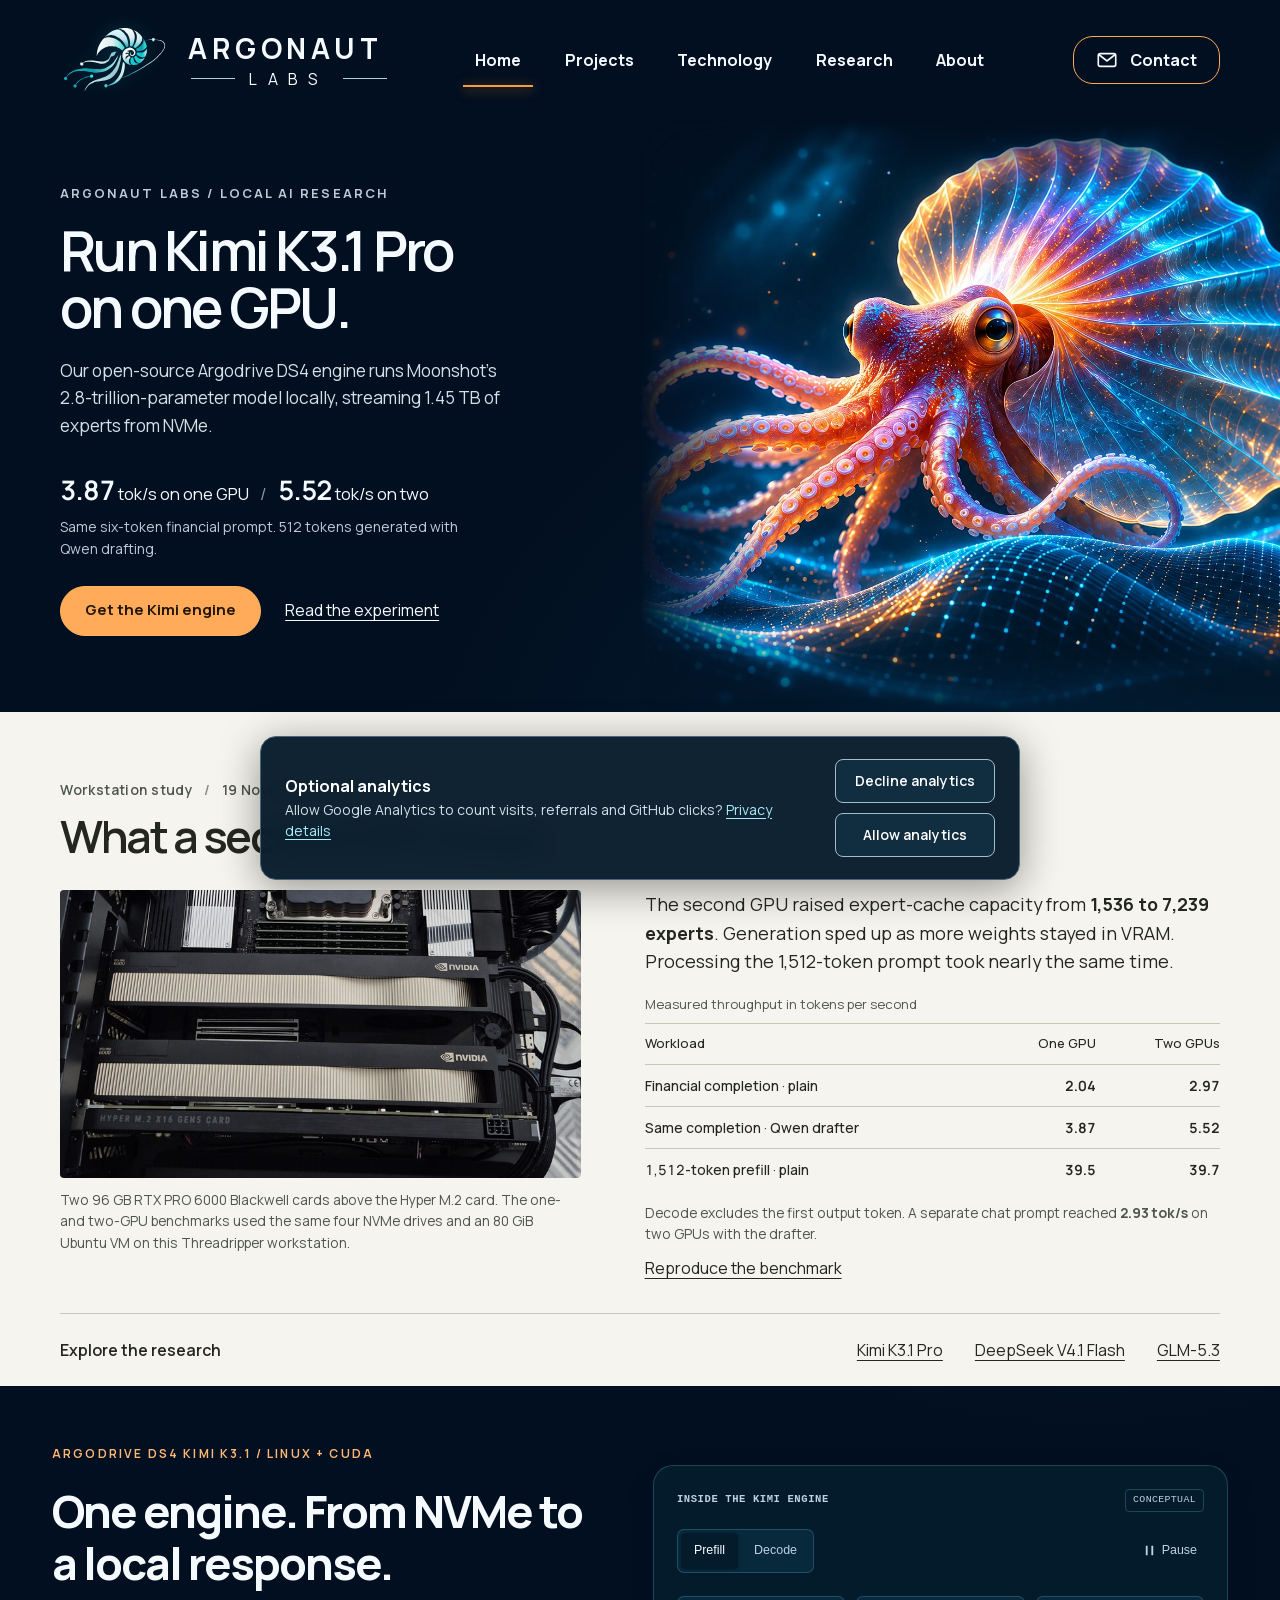
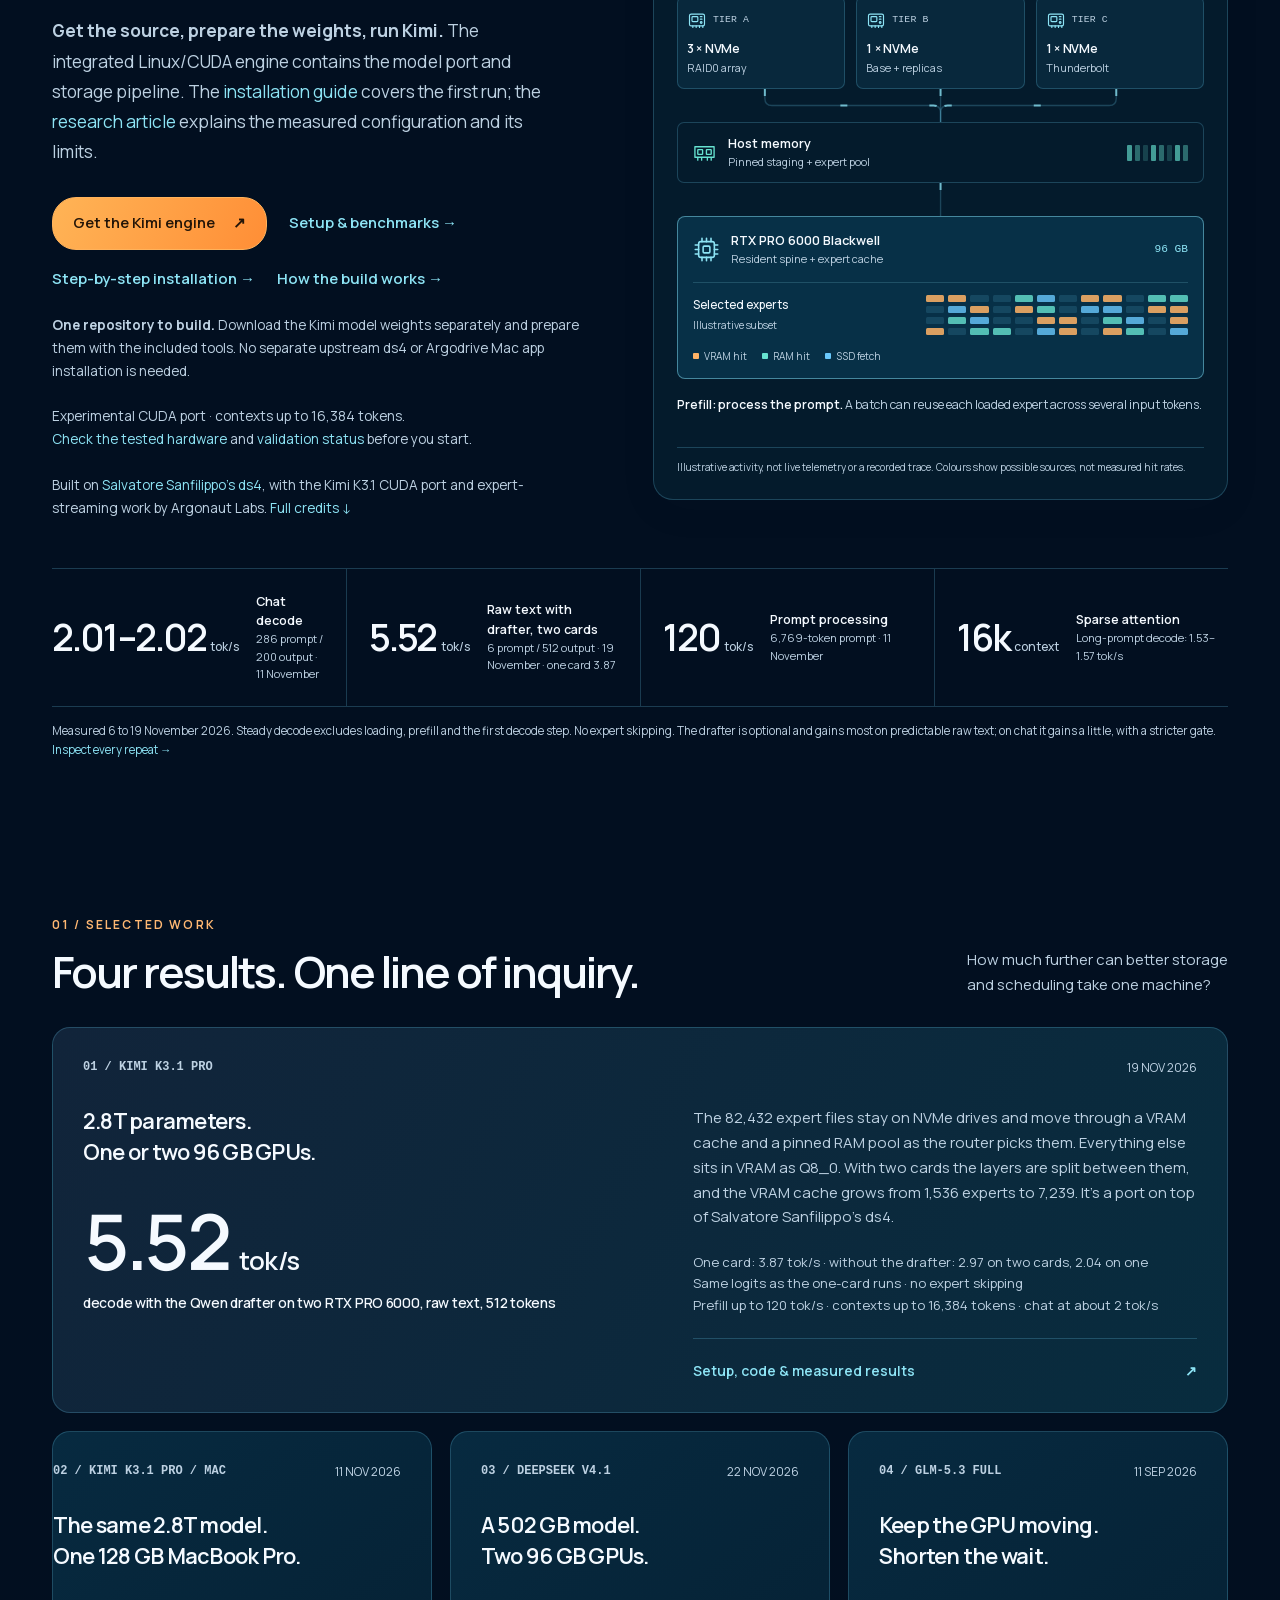
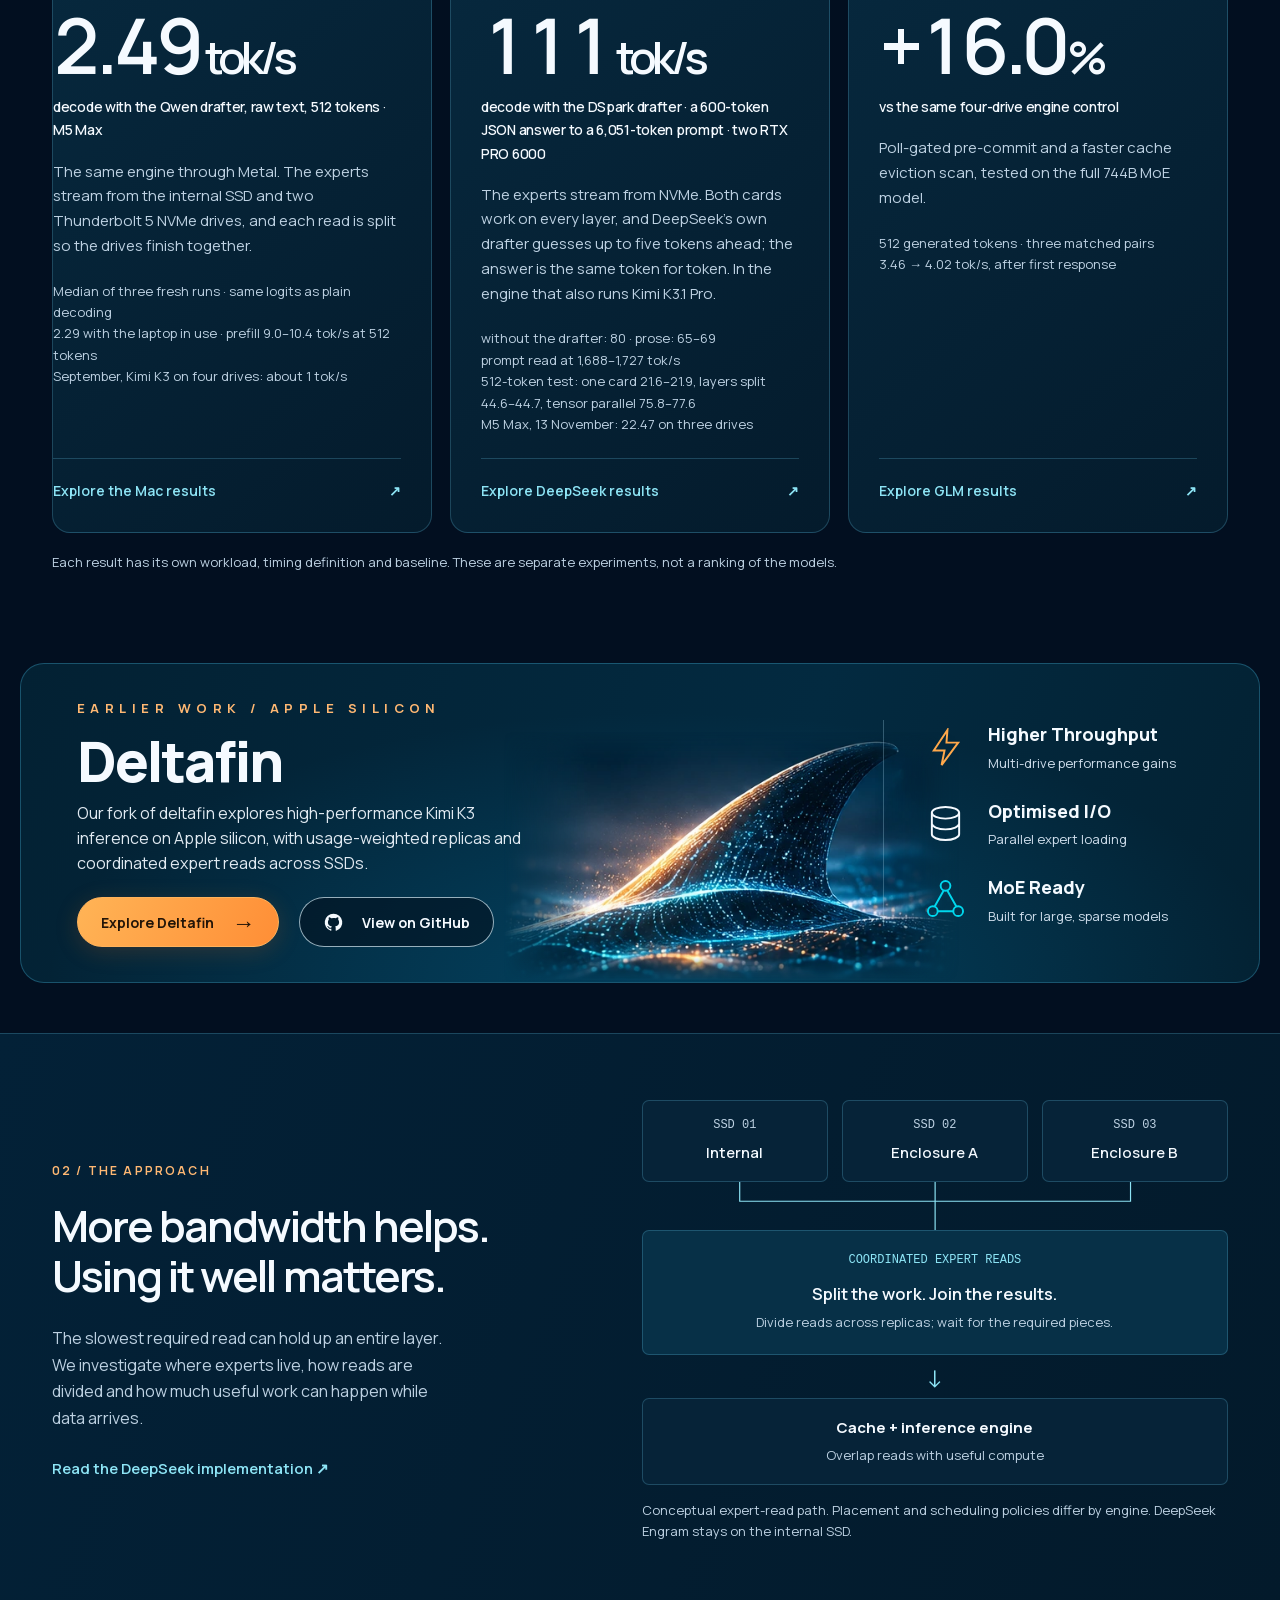
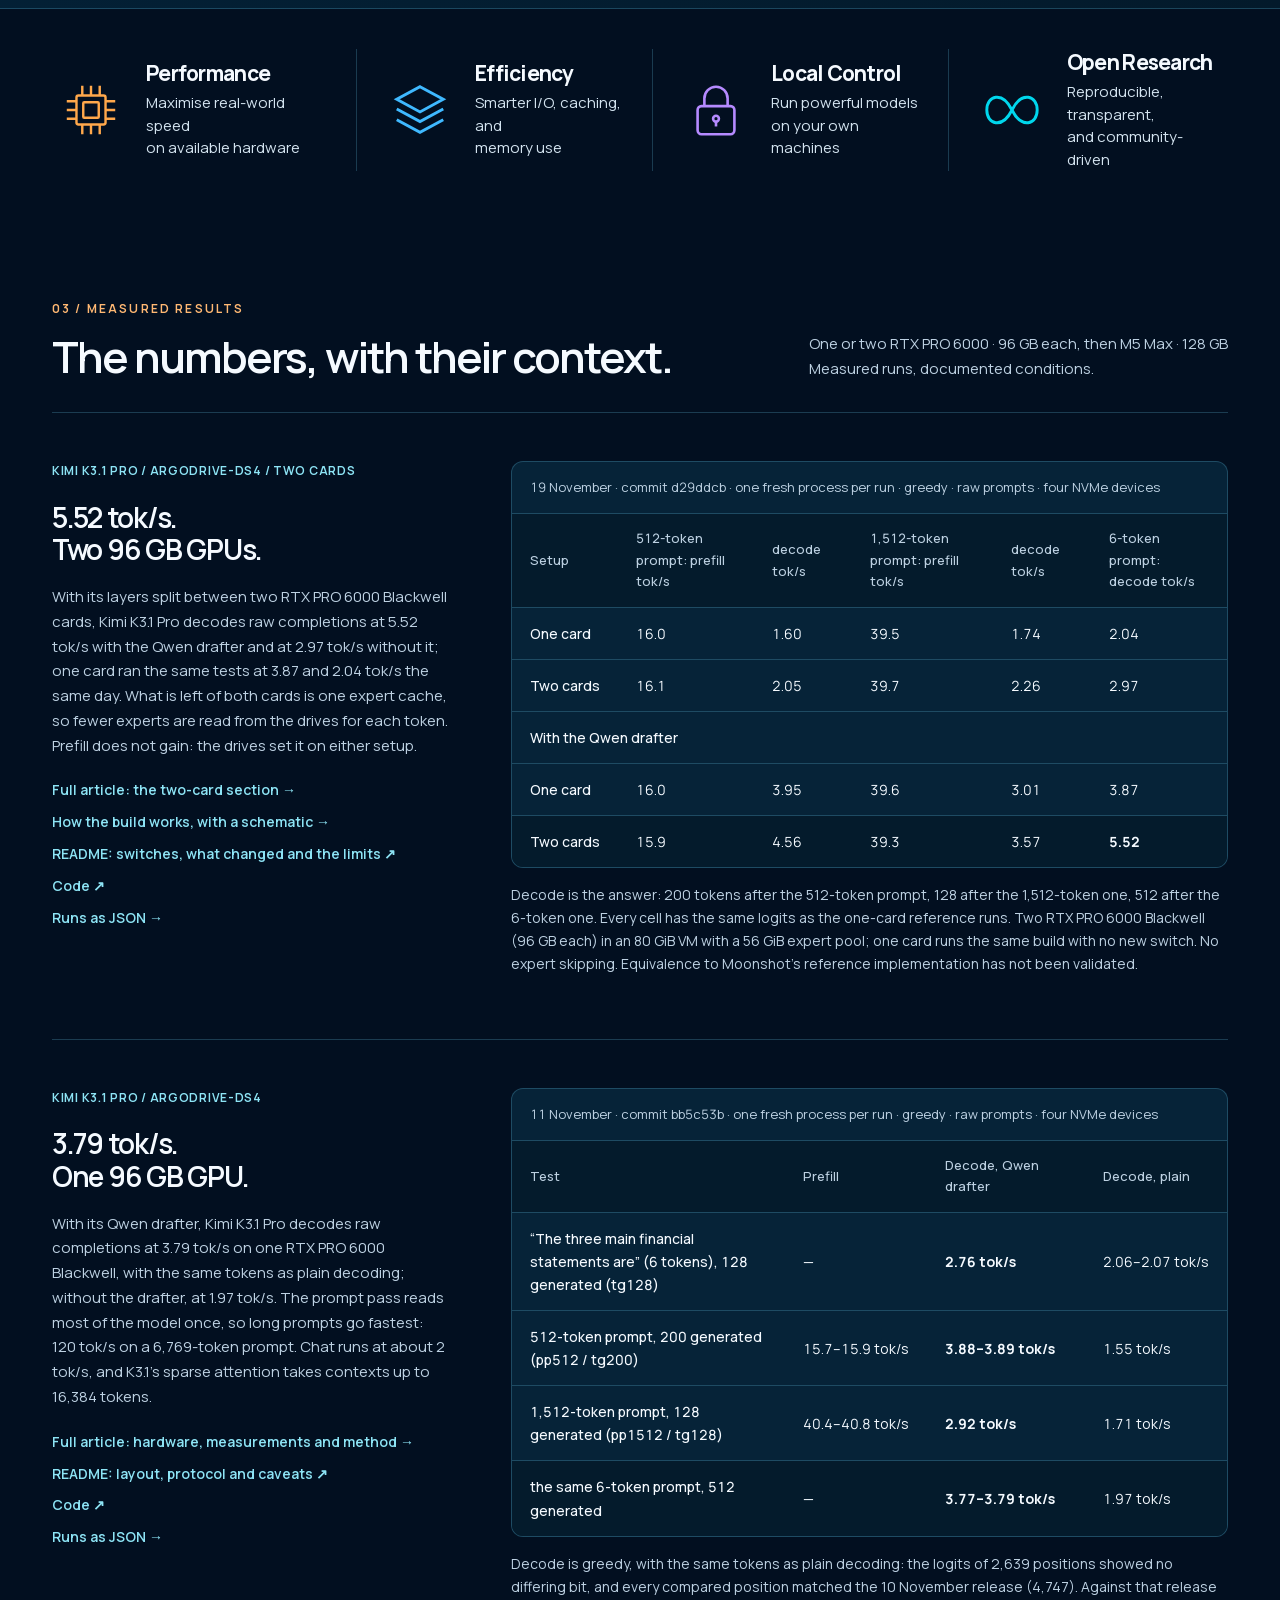
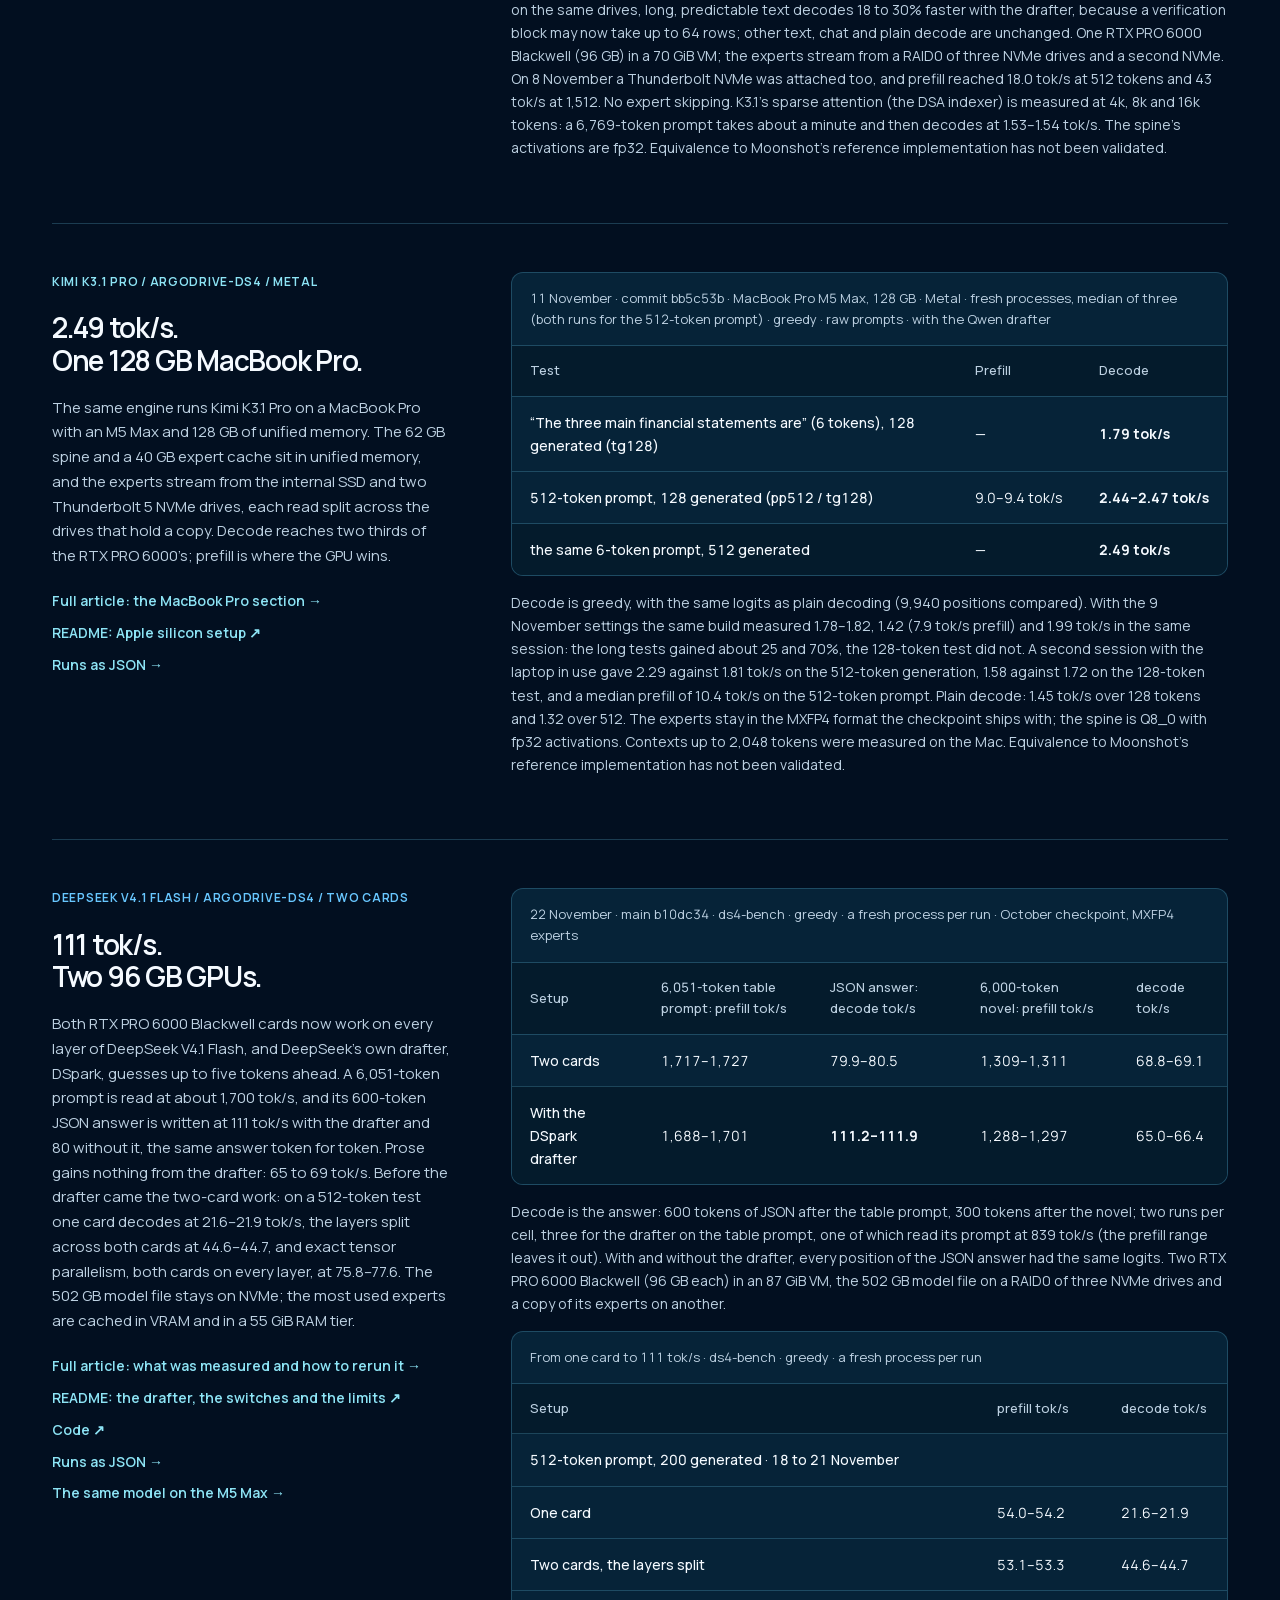
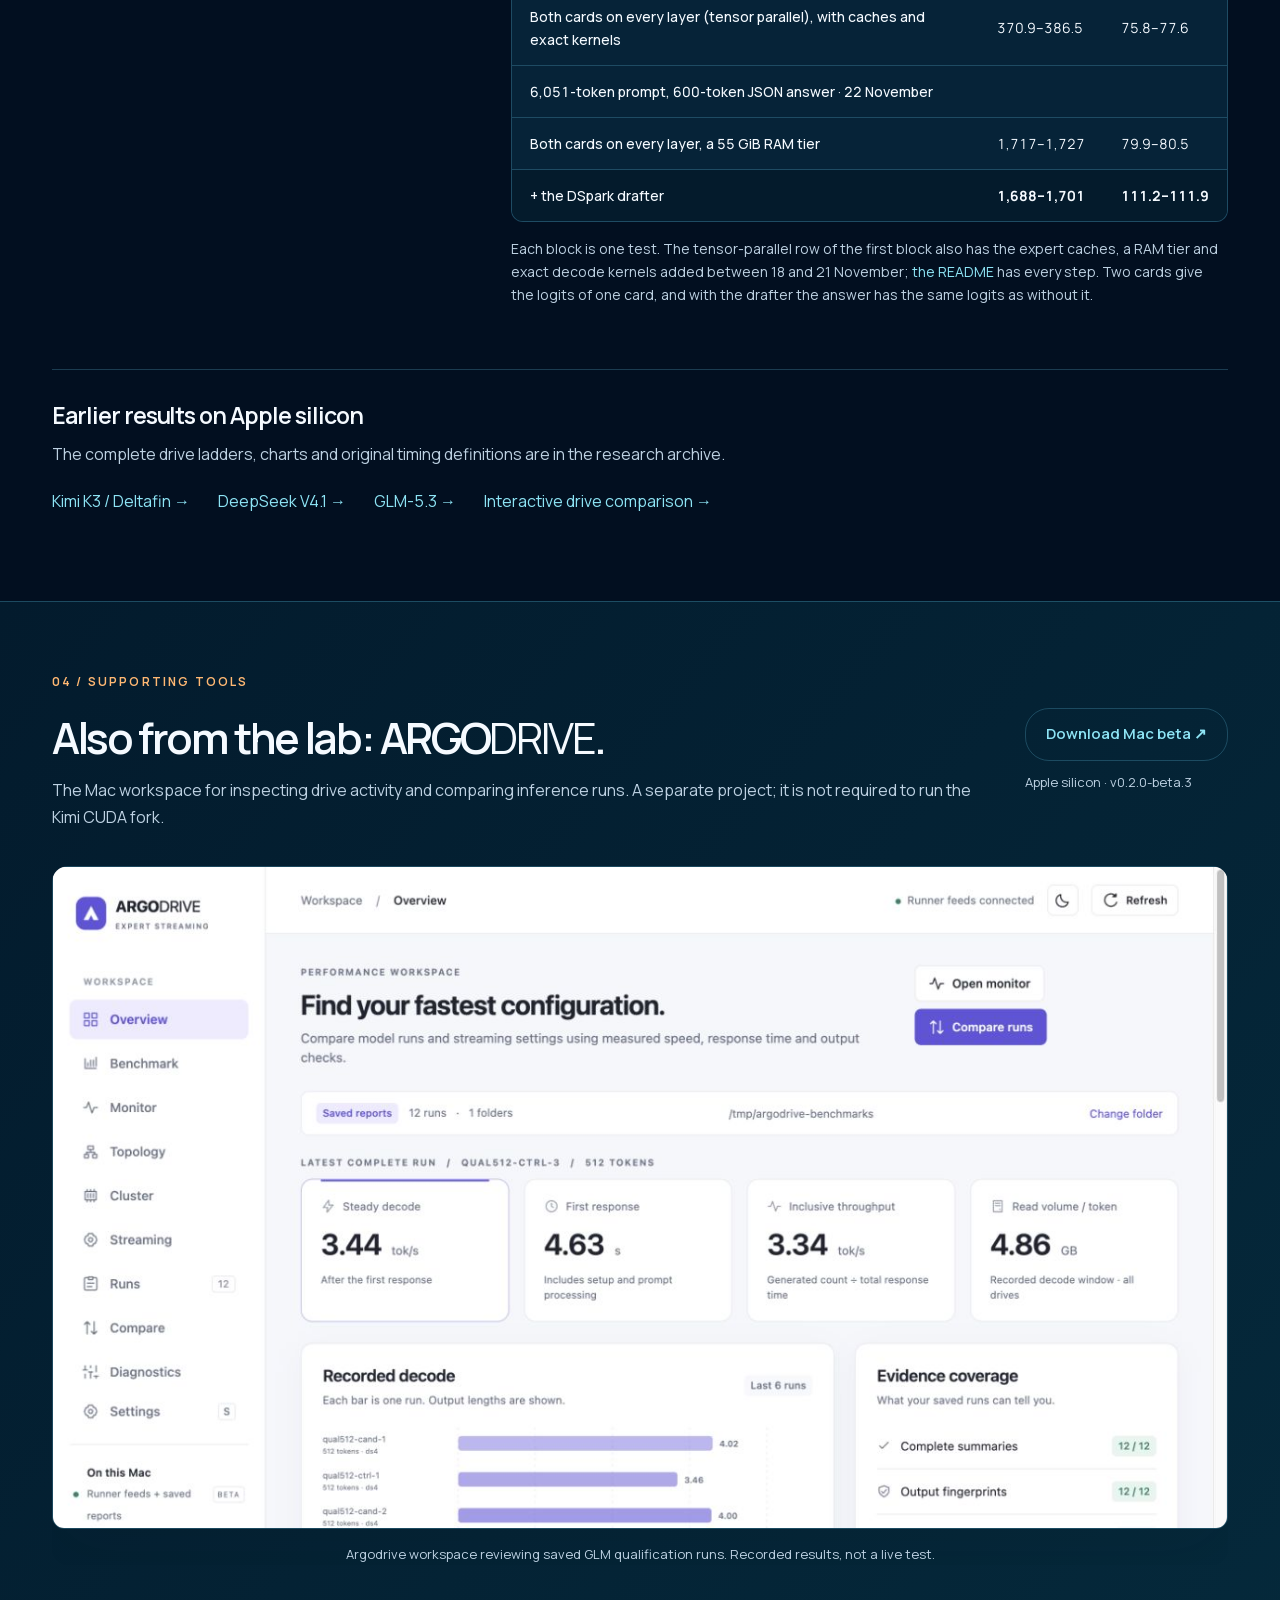
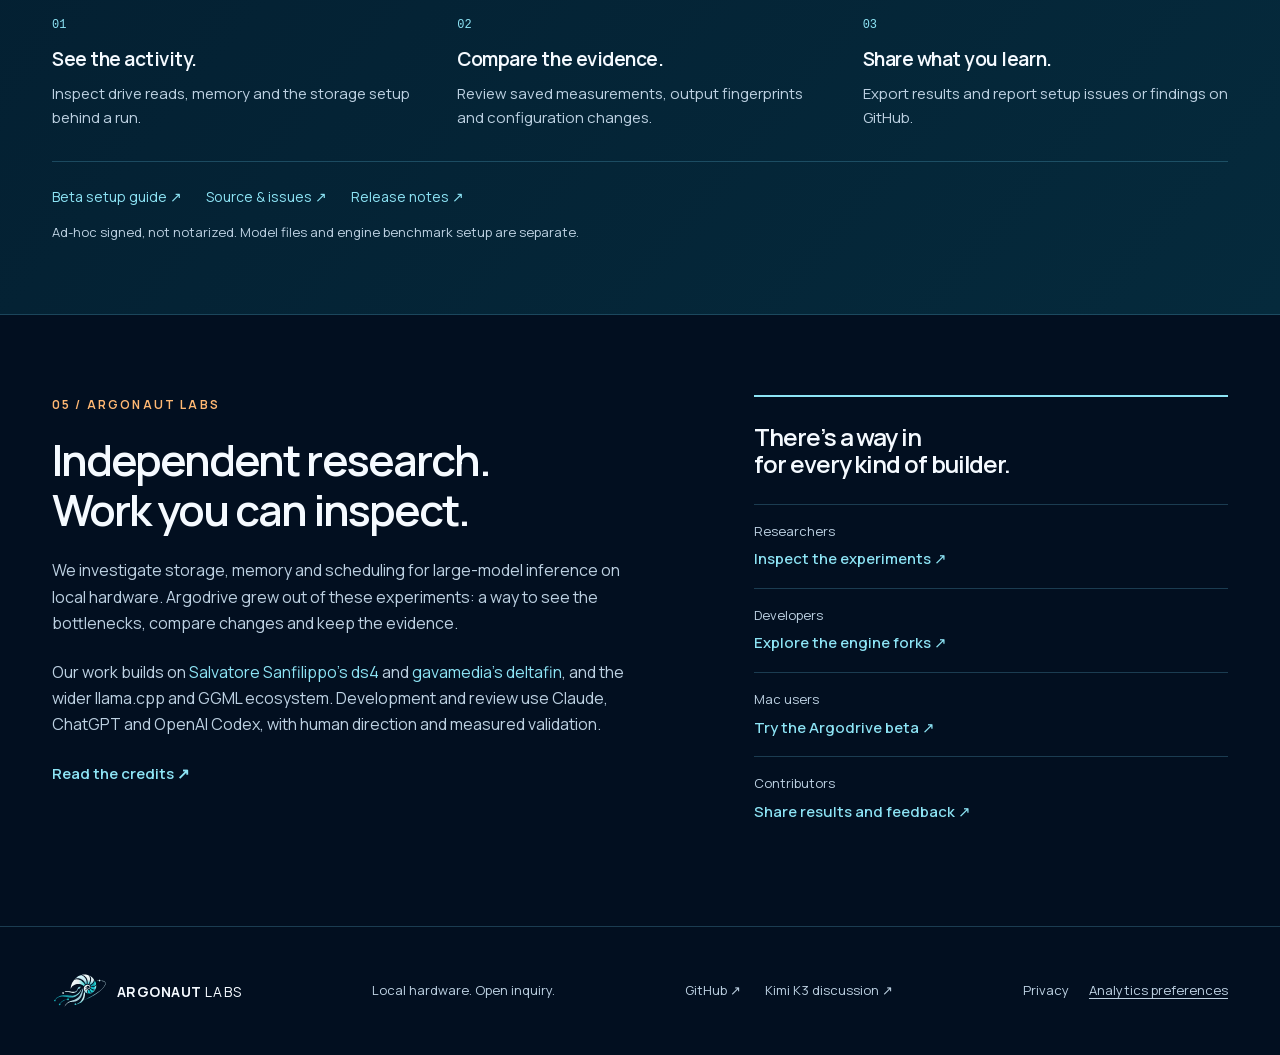
==== commit abec5623: "DeepSeek V4.1 Flash: from one card to 111 tok/s, in one table The article and the home page get the " ====
--- a/index.html
+++ b/index.html
@@ -120,7 +120,7 @@
 </div>
 
 <section class="research wrap" id="research"><div class="section-heading"><div><p class="eyebrow">01 / SELECTED WORK</p><h2>Four results. One line of inquiry.</h2></div><p>How much further can better storage<br class="desktop"/> and scheduling take one machine?</p></div><div class="research-grid"><article class="research-card kimi lead"><div class="card-top"><span class="mono">01 / KIMI K3.1 PRO</span><span>19 NOV 2026</span></div><div class="lead-main"><h3>2.8T parameters. <br/>One or two 96 GB GPUs.</h3><div class="big-number">5.52<span> tok/s</span></div><p class="metric-description">decode with the Qwen drafter on two RTX PRO 6000, raw text, 512 tokens</p></div><div class="lead-side"><p class="card-copy">The 82,432 expert files stay on NVMe drives and move through a VRAM cache and a pinned RAM pool as the router picks them. Everything else sits in VRAM as Q8_0. With two cards the layers are split between them, and the VRAM cache grows from 1,536 experts to 7,239. It’s a port on top of Salvatore Sanfilippo’s ds4.</p><p class="card-condition">One card: 3.87 tok/s · without the drafter: 2.97 on two cards, 2.04 on one<br/>Same logits as the one-card runs · no expert skipping<br/>Prefill up to 120 tok/s · contexts up to 16,384 tokens · chat at about 2 tok/s</p><a class="card-link" href="research/kimi-k31-single-gpu.html">Setup, code &amp; measured results <span aria-hidden="true">↗</span></a></div></article><article class="research-card kimi"><div class="card-top"><span class="mono">02 / KIMI K3.1 PRO / MAC</span><span>11 NOV 2026</span></div><h3>The same 2.8T model. <br/>One 128 GB MacBook Pro.</h3><div class="big-number">2.49<span> tok/s</span></div><p class="metric-description">decode with the Qwen drafter, raw text, 512 tokens · M5 Max</p><p class="card-copy">The same engine through Metal. The experts stream from the internal SSD and two Thunderbolt 5 NVMe drives, and each read is split so the drives finish together.</p><p class="card-condition">Median of three fresh runs · same logits as plain decoding<br/>2.29 with the laptop in use · prefill 9.0–10.4 tok/s at 512 tokens<br/>September, Kimi K3 on four drives: about 1 tok/s</p><a class="card-link" href="research/kimi-k31-single-gpu.html#apple-silicon">Explore the Mac results <span aria-hidden="true">↗</span></a></article>
-<article class="research-card deepseek"><div class="card-top"><span class="mono">03 / DEEPSEEK V4.1</span><span>22 NOV 2026</span></div><h3>A 502 GB model. <br/>Two 96 GB GPUs.</h3><div class="big-number">111<span> tok/s</span></div><p class="metric-description">decode with the DSpark drafter · a 600-token JSON answer to a 6,051-token prompt · two RTX PRO 6000</p><p class="card-copy">The experts stream from NVMe. Both cards work on every layer, and DeepSeek’s own drafter guesses up to five tokens ahead; the answer is the same token for token. In the engine that also runs Kimi K3.1 Pro.</p><p class="card-condition">without the drafter: 80 · prose: 65–69 <br/>prompt read at 1,688–1,727 tok/s <br/>18 November, layers split between the cards: 49.2 <br/>M5 Max, 13 November: 22.47 on three drives</p><a class="card-link" href="research/deepseek-v41-two-gpus.html">Explore DeepSeek results <span aria-hidden="true">↗</span></a></article>
+<article class="research-card deepseek"><div class="card-top"><span class="mono">03 / DEEPSEEK V4.1</span><span>22 NOV 2026</span></div><h3>A 502 GB model. <br/>Two 96 GB GPUs.</h3><div class="big-number">111<span> tok/s</span></div><p class="metric-description">decode with the DSpark drafter · a 600-token JSON answer to a 6,051-token prompt · two RTX PRO 6000</p><p class="card-copy">The experts stream from NVMe. Both cards work on every layer, and DeepSeek’s own drafter guesses up to five tokens ahead; the answer is the same token for token. In the engine that also runs Kimi K3.1 Pro.</p><p class="card-condition">without the drafter: 80 · prose: 65–69 <br/>prompt read at 1,688–1,727 tok/s <br/>512-token test: one card 21.6–21.9, layers split 44.6–44.7, tensor parallel 75.8–77.6 <br/>M5 Max, 13 November: 22.47 on three drives</p><a class="card-link" href="research/deepseek-v41-two-gpus.html">Explore DeepSeek results <span aria-hidden="true">↗</span></a></article>
 <article class="research-card glm"><div class="card-top"><span class="mono">04 / GLM-5.3 FULL</span><span>11 SEP 2026</span></div><h3>Keep the GPU moving. <br/>Shorten the wait.</h3><div class="big-number">+16.0<span>%</span></div><p class="metric-description">vs the same four-drive engine control</p><p class="card-copy">Poll-gated pre-commit and a faster cache eviction scan, tested on the full 744B MoE model.</p><p class="card-condition">512 generated tokens · three matched pairs <br/>3.46 → 4.02 tok/s, after first response</p><a class="card-link" href="research/apple-silicon-results.html#glm-results">Explore GLM results <span aria-hidden="true">↗</span></a></article>
 </div><p class="section-note">Each result has its own workload, timing definition and baseline. These are separate experiments, not a ranking of the models.</p></section><section aria-labelledby="feature-title" class="al-feature" id="deltafin-project">
 <div class="al-feature-glow"></div>
@@ -132,5 +132,5 @@
 <div class="al-pillar"><svg aria-hidden="true" class="al-pillar-icon al-blue" fill="none" focusable="false" stroke="currentColor" stroke-width="3" viewbox="0 0 64 64"><path d="m32 8 24 13-24 13L8 21 32 8ZM8 31l24 13 24-13M8 42l24 13 24-13"></path></svg><div><h2>Efficiency</h2><p>Smarter I/O, caching, and<br/>memory use</p></div></div>
 <div class="al-pillar"><svg aria-hidden="true" class="al-pillar-icon al-violet" fill="none" focusable="false" stroke="currentColor" stroke-width="2.7" viewbox="0 0 64 64"><rect height="29" rx="4" width="38" x="13" y="28"></rect><path d="M20 28v-8a12 12 0 0 1 24 0v8"></path><circle cx="32" cy="41" r="3"></circle><path d="M32 44v5"></path></svg><div><h2>Local Control</h2><p>Run powerful models<br/>on your own machines</p></div></div>
 <div class="al-pillar"><svg aria-hidden="true" class="al-pillar-icon al-cyan" fill="none" focusable="false" stroke="currentColor" stroke-width="3" viewbox="0 0 64 64"><path d="M32 32C22 12 6 17 6 32s16 20 26 0c10-20 26-15 26 0S42 52 32 32Z"></path></svg><div><h2>Open Research</h2><p>Reproducible, transparent,<br/>and community-driven</p></div></div>
-</section><section class="wrap results-section" id="results"><div class="section-heading"><div><p class="eyebrow">03 / MEASURED RESULTS</p><h2>The numbers, with their context.</h2></div><p>One or two RTX PRO 6000 · 96 GB each, then M5 Max · 128 GB <br/>Measured runs, documented conditions.</p></div><article class="result-row" id="kimi31-two-card-results"><div class="result-intro"><span class="model-label purple">KIMI K3.1 PRO / ARGODRIVE-DS4 / TWO CARDS</span><h3>5.52 tok/s. <br/>Two 96 GB GPUs.</h3><p>With its layers split between two RTX PRO 6000 Blackwell cards, Kimi K3.1 Pro decodes raw completions at 5.52 tok/s with the Qwen drafter and at 2.97 tok/s without it; one card ran the same tests at 3.87 and 2.04 tok/s the same day. What is left of both cards is one expert cache, so fewer experts are read from the drives for each token. Prefill does not gain: the drives set it on either setup.</p><a class="text-link" href="research/kimi-k31-single-gpu.html#two-cards">Full article: the two-card section →</a><a class="text-link" href="research/kimi-k31-build.html">How the build works, with a schematic →</a><a class="text-link" href="https://github.com/argonautlabsai/argodrive-ds4-kimi-k3.1/blob/main/tools/kimi-k3/README.md#two-cards-19-november-2026">README: switches, what changed and the limits ↗</a><a class="text-link" href="https://github.com/argonautlabsai/argodrive-ds4-kimi-k3.1">Code ↗</a><a class="text-link" href="research/kimi-k31-2026-11-19.json">Runs as JSON →</a></div><div><div aria-label="Kimi K3.1 Pro on one and on two RTX PRO 6000 cards" class="table-scroll" role="region" tabindex="0"><table><caption>19 November · commit d29ddcb · one fresh process per run · greedy · raw prompts · four NVMe devices</caption><thead><tr><th scope="col">Setup</th><th scope="col">512-token prompt: prefill tok/s</th><th scope="col">decode tok/s</th><th scope="col">1,512-token prompt: prefill tok/s</th><th scope="col">decode tok/s</th><th scope="col">6-token prompt: decode tok/s</th></tr></thead><tbody><tr><th scope="row">One&nbsp;card</th><td>16.0</td><td>1.60</td><td>39.5</td><td>1.74</td><td>2.04</td></tr><tr><th scope="row">Two&nbsp;cards</th><td>16.1</td><td>2.05</td><td>39.7</td><td>2.26</td><td>2.97</td></tr><tr><th colspan="6" scope="colgroup">With the Qwen drafter</th></tr><tr><th scope="row">One&nbsp;card</th><td>16.0</td><td>3.95</td><td>39.6</td><td>3.01</td><td>3.87</td></tr><tr><th scope="row">Two&nbsp;cards</th><td>15.9</td><td>4.56</td><td>39.3</td><td>3.57</td><td><strong>5.52</strong></td></tr></tbody></table></div><p class="table-note">Decode is the answer: 200 tokens after the 512-token prompt, 128 after the 1,512-token one, 512 after the 6-token one. Every cell has the same logits as the one-card reference runs. Two RTX PRO 6000 Blackwell (96 GB each) in an 80 GiB VM with a 56 GiB expert pool; one card runs the same build with no new switch. No expert skipping. Equivalence to Moonshot’s reference implementation has not been validated.</p></div></article><article class="result-row" id="kimi31-results"><div class="result-intro"><span class="model-label purple">KIMI K3.1 PRO / ARGODRIVE-DS4</span><h3>3.79 tok/s. <br/>One 96 GB GPU.</h3><p>With its Qwen drafter, Kimi K3.1 Pro decodes raw completions at 3.79 tok/s on one RTX PRO 6000 Blackwell, with the same tokens as plain decoding; without the drafter, at 1.97 tok/s. The prompt pass reads most of the model once, so long prompts go fastest: 120 tok/s on a 6,769-token prompt. Chat runs at about 2 tok/s, and K3.1’s sparse attention takes contexts up to 16,384 tokens.</p><a class="text-link" href="research/kimi-k31-single-gpu.html">Full article: hardware, measurements and method →</a><a class="text-link" href="https://github.com/argonautlabsai/argodrive-ds4-kimi-k3.1/blob/main/tools/kimi-k3/README.md">README: layout, protocol and caveats ↗</a><a class="text-link" href="https://github.com/argonautlabsai/argodrive-ds4-kimi-k3.1">Code ↗</a><a class="text-link" href="research/kimi-k31-2026-11-11.json">Runs as JSON →</a></div><div><div aria-label="Kimi K3.1 Pro standard tests" class="table-scroll" role="region" tabindex="0"><table><caption>11 November · commit bb5c53b · one fresh process per run · greedy · raw prompts · four NVMe devices</caption><thead><tr><th scope="col">Test</th><th scope="col">Prefill</th><th scope="col">Decode, Qwen drafter</th><th scope="col">Decode, plain</th></tr></thead><tbody><tr><th scope="row">“The three main financial statements are” (6 tokens), 128 generated (tg128)</th><td>—</td><td><strong>2.76 tok/s</strong></td><td>2.06–2.07 tok/s</td></tr><tr><th scope="row">512-token prompt, 200 generated (pp512 / tg200)</th><td>15.7–15.9 tok/s</td><td><strong>3.88–3.89 tok/s</strong></td><td>1.55 tok/s</td></tr><tr><th scope="row">1,512-token prompt, 128 generated (pp1512 / tg128)</th><td>40.4–40.8 tok/s</td><td><strong>2.92 tok/s</strong></td><td>1.71 tok/s</td></tr><tr><th scope="row">the same 6-token prompt, 512 generated</th><td>—</td><td><strong>3.77–3.79 tok/s</strong></td><td>1.97 tok/s</td></tr></tbody></table></div><p class="table-note">Decode is greedy, with the same tokens as plain decoding: the logits of 2,639 positions showed no differing bit, and every compared position matched the 10 November release (4,747). Against that release on the same drives, long, predictable text decodes 18 to 30% faster with the drafter, because a verification block may now take up to 64 rows; other text, chat and plain decode are unchanged. One RTX PRO 6000 Blackwell (96 GB) in a 70 GiB VM; the experts stream from a RAID0 of three NVMe drives and a second NVMe. On 8 November a Thunderbolt NVMe was attached too, and prefill reached 18.0 tok/s at 512 tokens and 43 tok/s at 1,512. No expert skipping. K3.1’s sparse attention (the DSA indexer) is measured at 4k, 8k and 16k tokens: a 6,769-token prompt takes about a minute and then decodes at 1.53–1.54 tok/s. The spine’s activations are fp32. Equivalence to Moonshot’s reference implementation has not been validated.</p></div></article><article class="result-row" id="kimi31-mac-results"><div class="result-intro"><span class="model-label purple">KIMI K3.1 PRO / ARGODRIVE-DS4 / METAL</span><h3>2.49 tok/s. <br/>One 128 GB MacBook Pro.</h3><p>The same engine runs Kimi K3.1 Pro on a MacBook Pro with an M5 Max and 128 GB of unified memory. The 62 GB spine and a 40 GB expert cache sit in unified memory, and the experts stream from the internal SSD and two Thunderbolt 5 NVMe drives, each read split across the drives that hold a copy. Decode reaches two thirds of the RTX PRO 6000’s; prefill is where the GPU wins.</p><a class="text-link" href="research/kimi-k31-single-gpu.html#apple-silicon">Full article: the MacBook Pro section →</a><a class="text-link" href="https://github.com/argonautlabsai/argodrive-ds4-kimi-k3.1/blob/main/tools/kimi-k3/README.md#apple-silicon-metal">README: Apple silicon setup ↗</a><a class="text-link" href="research/kimi-k31-2026-11-11-m5max.json">Runs as JSON →</a></div><div><div aria-label="Kimi K3.1 Pro on a MacBook Pro M5 Max" class="table-scroll" role="region" tabindex="0"><table><caption>11 November · commit bb5c53b · MacBook Pro M5 Max, 128 GB · Metal · fresh processes, median of three (both runs for the 512-token prompt) · greedy · raw prompts · with the Qwen drafter</caption><thead><tr><th scope="col">Test</th><th scope="col">Prefill</th><th scope="col">Decode</th></tr></thead><tbody><tr><th scope="row">“The three main financial statements are” (6 tokens), 128 generated (tg128)</th><td>—</td><td><strong>1.79 tok/s</strong></td></tr><tr><th scope="row">512-token prompt, 128 generated (pp512 / tg128)</th><td>9.0–9.4 tok/s</td><td><strong>2.44–2.47 tok/s</strong></td></tr><tr><th scope="row">the same 6-token prompt, 512 generated</th><td>—</td><td><strong>2.49 tok/s</strong></td></tr></tbody></table></div><p class="table-note">Decode is greedy, with the same logits as plain decoding (9,940 positions compared). With the 9 November settings the same build measured 1.78–1.82, 1.42 (7.9 tok/s prefill) and 1.99 tok/s in the same session: the long tests gained about 25 and 70%, the 128-token test did not. A second session with the laptop in use gave 2.29 against 1.81 tok/s on the 512-token generation, 1.58 against 1.72 on the 128-token test, and a median prefill of 10.4 tok/s on the 512-token prompt. Plain decode: 1.45 tok/s over 128 tokens and 1.32 over 512. The experts stay in the MXFP4 format the checkpoint ships with; the spine is Q8_0 with fp32 activations. Contexts up to 2,048 tokens were measured on the Mac. Equivalence to Moonshot’s reference implementation has not been validated.</p></div></article><article class="result-row" id="deepseek-cuda-results"><div class="result-intro"><span class="model-label blue">DEEPSEEK V4.1 FLASH / ARGODRIVE-DS4 / TWO CARDS</span><h3>111 tok/s. <br/>Two 96 GB GPUs.</h3><p>Both RTX PRO 6000 Blackwell cards now work on every layer of DeepSeek V4.1 Flash, and DeepSeek’s own drafter, DSpark, guesses up to five tokens ahead. A 6,051-token prompt is read at about 1,700 tok/s, and its 600-token JSON answer is written at 111 tok/s with the drafter and 80 without it, the same answer token for token. Prose gains nothing from the drafter: 65 to 69 tok/s. The 502 GB model file stays on NVMe; the most used experts are cached in VRAM and in a 55 GiB RAM tier.</p><a class="text-link" href="research/deepseek-v41-two-gpus.html">Full article: what was measured and how to rerun it →</a><a class="text-link" href="https://github.com/argonautlabsai/argodrive-ds4-kimi-k3.1/blob/main/tools/deepseek-v41/README.md#the-dspark-drafter-on-both-cards-22-november">README: the drafter, the switches and the limits ↗</a><a class="text-link" href="https://github.com/argonautlabsai/argodrive-ds4-kimi-k3.1">Code ↗</a><a class="text-link" href="research/deepseek-2026-11-22.json">Runs as JSON →</a><a class="text-link" href="research/apple-silicon-results.html#deepseek-october">The same model on the M5 Max →</a></div><div><div aria-label="DeepSeek V4.1 Flash on two RTX PRO 6000 cards, with and without the drafter" class="table-scroll" role="region" tabindex="0"><table><caption>22 November · main b10dc34 · ds4-bench · greedy · a fresh process per run · October checkpoint, MXFP4 experts</caption><thead><tr><th scope="col">Setup</th><th scope="col">6,051-token table prompt: prefill tok/s</th><th scope="col">JSON answer: decode tok/s</th><th scope="col">6,000-token novel: prefill tok/s</th><th scope="col">decode tok/s</th></tr></thead><tbody><tr><th scope="row">Two&nbsp;cards</th><td>1,717–1,727</td><td>79.9–80.5</td><td>1,309–1,311</td><td>68.8–69.1</td></tr><tr><th scope="row">With the DSpark drafter</th><td>1,688–1,701</td><td><strong>111.2–111.9</strong></td><td>1,288–1,297</td><td>65.0–66.4</td></tr></tbody></table></div><p class="table-note">Decode is the answer: 600 tokens of JSON after the table prompt, 300 tokens after the novel; two runs per cell, three for the drafter on the table prompt, one of which read its prompt at 839 tok/s (the prefill range leaves it out). With and without the drafter, every position of the JSON answer had the same logits. Two RTX PRO 6000 Blackwell (96 GB each) in an 87 GiB VM, the 502 GB model file on a RAID0 of three NVMe drives and a copy of its experts on another. On 18 November, with the layers split between the cards, decode after a 1,556-token prompt was 49.2 tok/s; one card, 21.0.</p></div></article><div class="al-archive"><h3>Earlier results on Apple silicon</h3><p>The complete drive ladders, charts and original timing definitions are in the research archive.</p><div class="al-archive-links"><a href="research/apple-silicon-results.html#kimi-results" id="kimi-results">Kimi K3 / Deltafin →</a><a href="research/apple-silicon-results.html#deepseek-results" id="deepseek-results">DeepSeek V4.1 →</a><a href="research/apple-silicon-results.html#glm-results" id="glm-results">GLM-5.3 →</a><a href="research/apple-silicon-results.html#results-chart" id="results-chart">Interactive drive comparison →</a></div></div></section><section class="product-band" id="argodrive"><div class="wrap"><div class="product-heading"><div><p class="eyebrow">04 / SUPPORTING TOOLS</p><h2>Also from the lab: ARGO<span>DRIVE</span>.</h2><p>The Mac workspace for inspecting drive activity and comparing inference runs. A separate project; it is not required to run the Kimi CUDA fork.</p></div><div><a class="button" href="https://github.com/argonautlabsai/argodrive/releases/download/v0.2.0-beta.3/ARGODRIVE-0.2.0-beta.3-macos-arm64.zip">Download Mac beta ↗</a><p class="small">Apple silicon · v0.2.0-beta.3</p></div></div><figure class="product-image"><a aria-label="View the Argodrive workspace screenshot" href="assets/argodrive-recorded-runs.png"><img alt="Real Argodrive workspace reviewing twelve recorded GLM qualification runs, with throughput charts, timing metrics and evidence coverage." height="712" loading="lazy" src="assets/argodrive-recorded-runs.png" width="1265"/></a><figcaption>Argodrive workspace reviewing saved GLM qualification runs. Recorded results, not a live test.</figcaption></figure><div class="product-features"><div><span class="mono">01</span><h3>See the activity.</h3><p>Inspect drive reads, memory and the storage setup behind a run.</p></div><div><span class="mono">02</span><h3>Compare the evidence.</h3><p>Review saved measurements, output fingerprints and configuration changes.</p></div><div><span class="mono">03</span><h3>Share what you learn.</h3><p>Export results and report setup issues or findings on GitHub.</p></div></div><div class="product-links"><a href="https://github.com/argonautlabsai/argodrive/blob/beta-20260914/docs/BETA-TESTING.md">Beta setup guide ↗</a><a href="https://github.com/argonautlabsai/argodrive">Source &amp; issues ↗</a><a href="https://github.com/argonautlabsai/argodrive/releases/tag/v0.2.0-beta.3">Release notes ↗</a><p>Ad-hoc signed, not notarized. Model files and engine benchmark setup are separate.</p></div></div></section><section class="wrap about-section" id="about"><div><p class="eyebrow">05 / ARGONAUT LABS</p><h2>Independent research. <br/>Work you can inspect.</h2><p>We investigate storage, memory and scheduling for large-model inference on local hardware. Argodrive grew out of these experiments: a way to see the bottlenecks, compare changes and keep the evidence.</p><p id="credits">Our work builds on <a href="https://github.com/antirez/ds4">Salvatore Sanfilippo’s ds4</a> and <a href="https://github.com/gavamedia/deltafin">gavamedia’s deltafin</a>, and the wider llama.cpp and GGML ecosystem. Development and review use Claude, ChatGPT and OpenAI Codex, with human direction and measured validation.</p><a class="text-link" href="https://github.com/argonautlabsai/ds4-argodrive/blob/argonaut-v41-benchmark/CREDITS.md">Read the credits ↗</a></div><div class="join" id="contact"><h3>There’s a way in <br/>for every kind of builder.</h3><a href="#results"><span>Researchers</span><strong>Inspect the experiments ↗</strong></a><a href="https://github.com/argonautlabsai"><span>Developers</span><strong>Explore the engine forks ↗</strong></a><a href="#argodrive"><span>Mac users</span><strong>Try the Argodrive beta ↗</strong></a><a href="https://github.com/argonautlabsai/argodrive/issues"><span>Contributors</span><strong>Share results and feedback ↗</strong></a></div></section></main><footer class="wrap"><a class="brand" href="#overview"><img alt="" height="36" src="assets/cinematic/brand-icon.svg" width="55"/><span>ARGONAUT <b>LABS</b></span></a><span>Local hardware. Open inquiry.</span><div><a href="https://github.com/argonautlabsai">GitHub ↗</a><a href="https://news.ycombinator.com/item?id=49616257">Kimi K3 discussion ↗</a></div><div class="al-privacy-links"><a href="/privacy.html">Privacy</a><button type="button" class="al-analytics-settings" data-analytics-settings>Analytics preferences</button></div></footer><script defer="" src="assets/cinematic/home.js"></script><script defer src="/assets/analytics.js?v=20261119"></script>
+</section><section class="wrap results-section" id="results"><div class="section-heading"><div><p class="eyebrow">03 / MEASURED RESULTS</p><h2>The numbers, with their context.</h2></div><p>One or two RTX PRO 6000 · 96 GB each, then M5 Max · 128 GB <br/>Measured runs, documented conditions.</p></div><article class="result-row" id="kimi31-two-card-results"><div class="result-intro"><span class="model-label purple">KIMI K3.1 PRO / ARGODRIVE-DS4 / TWO CARDS</span><h3>5.52 tok/s. <br/>Two 96 GB GPUs.</h3><p>With its layers split between two RTX PRO 6000 Blackwell cards, Kimi K3.1 Pro decodes raw completions at 5.52 tok/s with the Qwen drafter and at 2.97 tok/s without it; one card ran the same tests at 3.87 and 2.04 tok/s the same day. What is left of both cards is one expert cache, so fewer experts are read from the drives for each token. Prefill does not gain: the drives set it on either setup.</p><a class="text-link" href="research/kimi-k31-single-gpu.html#two-cards">Full article: the two-card section →</a><a class="text-link" href="research/kimi-k31-build.html">How the build works, with a schematic →</a><a class="text-link" href="https://github.com/argonautlabsai/argodrive-ds4-kimi-k3.1/blob/main/tools/kimi-k3/README.md#two-cards-19-november-2026">README: switches, what changed and the limits ↗</a><a class="text-link" href="https://github.com/argonautlabsai/argodrive-ds4-kimi-k3.1">Code ↗</a><a class="text-link" href="research/kimi-k31-2026-11-19.json">Runs as JSON →</a></div><div><div aria-label="Kimi K3.1 Pro on one and on two RTX PRO 6000 cards" class="table-scroll" role="region" tabindex="0"><table><caption>19 November · commit d29ddcb · one fresh process per run · greedy · raw prompts · four NVMe devices</caption><thead><tr><th scope="col">Setup</th><th scope="col">512-token prompt: prefill tok/s</th><th scope="col">decode tok/s</th><th scope="col">1,512-token prompt: prefill tok/s</th><th scope="col">decode tok/s</th><th scope="col">6-token prompt: decode tok/s</th></tr></thead><tbody><tr><th scope="row">One&nbsp;card</th><td>16.0</td><td>1.60</td><td>39.5</td><td>1.74</td><td>2.04</td></tr><tr><th scope="row">Two&nbsp;cards</th><td>16.1</td><td>2.05</td><td>39.7</td><td>2.26</td><td>2.97</td></tr><tr><th colspan="6" scope="colgroup">With the Qwen drafter</th></tr><tr><th scope="row">One&nbsp;card</th><td>16.0</td><td>3.95</td><td>39.6</td><td>3.01</td><td>3.87</td></tr><tr><th scope="row">Two&nbsp;cards</th><td>15.9</td><td>4.56</td><td>39.3</td><td>3.57</td><td><strong>5.52</strong></td></tr></tbody></table></div><p class="table-note">Decode is the answer: 200 tokens after the 512-token prompt, 128 after the 1,512-token one, 512 after the 6-token one. Every cell has the same logits as the one-card reference runs. Two RTX PRO 6000 Blackwell (96 GB each) in an 80 GiB VM with a 56 GiB expert pool; one card runs the same build with no new switch. No expert skipping. Equivalence to Moonshot’s reference implementation has not been validated.</p></div></article><article class="result-row" id="kimi31-results"><div class="result-intro"><span class="model-label purple">KIMI K3.1 PRO / ARGODRIVE-DS4</span><h3>3.79 tok/s. <br/>One 96 GB GPU.</h3><p>With its Qwen drafter, Kimi K3.1 Pro decodes raw completions at 3.79 tok/s on one RTX PRO 6000 Blackwell, with the same tokens as plain decoding; without the drafter, at 1.97 tok/s. The prompt pass reads most of the model once, so long prompts go fastest: 120 tok/s on a 6,769-token prompt. Chat runs at about 2 tok/s, and K3.1’s sparse attention takes contexts up to 16,384 tokens.</p><a class="text-link" href="research/kimi-k31-single-gpu.html">Full article: hardware, measurements and method →</a><a class="text-link" href="https://github.com/argonautlabsai/argodrive-ds4-kimi-k3.1/blob/main/tools/kimi-k3/README.md">README: layout, protocol and caveats ↗</a><a class="text-link" href="https://github.com/argonautlabsai/argodrive-ds4-kimi-k3.1">Code ↗</a><a class="text-link" href="research/kimi-k31-2026-11-11.json">Runs as JSON →</a></div><div><div aria-label="Kimi K3.1 Pro standard tests" class="table-scroll" role="region" tabindex="0"><table><caption>11 November · commit bb5c53b · one fresh process per run · greedy · raw prompts · four NVMe devices</caption><thead><tr><th scope="col">Test</th><th scope="col">Prefill</th><th scope="col">Decode, Qwen drafter</th><th scope="col">Decode, plain</th></tr></thead><tbody><tr><th scope="row">“The three main financial statements are” (6 tokens), 128 generated (tg128)</th><td>—</td><td><strong>2.76 tok/s</strong></td><td>2.06–2.07 tok/s</td></tr><tr><th scope="row">512-token prompt, 200 generated (pp512 / tg200)</th><td>15.7–15.9 tok/s</td><td><strong>3.88–3.89 tok/s</strong></td><td>1.55 tok/s</td></tr><tr><th scope="row">1,512-token prompt, 128 generated (pp1512 / tg128)</th><td>40.4–40.8 tok/s</td><td><strong>2.92 tok/s</strong></td><td>1.71 tok/s</td></tr><tr><th scope="row">the same 6-token prompt, 512 generated</th><td>—</td><td><strong>3.77–3.79 tok/s</strong></td><td>1.97 tok/s</td></tr></tbody></table></div><p class="table-note">Decode is greedy, with the same tokens as plain decoding: the logits of 2,639 positions showed no differing bit, and every compared position matched the 10 November release (4,747). Against that release on the same drives, long, predictable text decodes 18 to 30% faster with the drafter, because a verification block may now take up to 64 rows; other text, chat and plain decode are unchanged. One RTX PRO 6000 Blackwell (96 GB) in a 70 GiB VM; the experts stream from a RAID0 of three NVMe drives and a second NVMe. On 8 November a Thunderbolt NVMe was attached too, and prefill reached 18.0 tok/s at 512 tokens and 43 tok/s at 1,512. No expert skipping. K3.1’s sparse attention (the DSA indexer) is measured at 4k, 8k and 16k tokens: a 6,769-token prompt takes about a minute and then decodes at 1.53–1.54 tok/s. The spine’s activations are fp32. Equivalence to Moonshot’s reference implementation has not been validated.</p></div></article><article class="result-row" id="kimi31-mac-results"><div class="result-intro"><span class="model-label purple">KIMI K3.1 PRO / ARGODRIVE-DS4 / METAL</span><h3>2.49 tok/s. <br/>One 128 GB MacBook Pro.</h3><p>The same engine runs Kimi K3.1 Pro on a MacBook Pro with an M5 Max and 128 GB of unified memory. The 62 GB spine and a 40 GB expert cache sit in unified memory, and the experts stream from the internal SSD and two Thunderbolt 5 NVMe drives, each read split across the drives that hold a copy. Decode reaches two thirds of the RTX PRO 6000’s; prefill is where the GPU wins.</p><a class="text-link" href="research/kimi-k31-single-gpu.html#apple-silicon">Full article: the MacBook Pro section →</a><a class="text-link" href="https://github.com/argonautlabsai/argodrive-ds4-kimi-k3.1/blob/main/tools/kimi-k3/README.md#apple-silicon-metal">README: Apple silicon setup ↗</a><a class="text-link" href="research/kimi-k31-2026-11-11-m5max.json">Runs as JSON →</a></div><div><div aria-label="Kimi K3.1 Pro on a MacBook Pro M5 Max" class="table-scroll" role="region" tabindex="0"><table><caption>11 November · commit bb5c53b · MacBook Pro M5 Max, 128 GB · Metal · fresh processes, median of three (both runs for the 512-token prompt) · greedy · raw prompts · with the Qwen drafter</caption><thead><tr><th scope="col">Test</th><th scope="col">Prefill</th><th scope="col">Decode</th></tr></thead><tbody><tr><th scope="row">“The three main financial statements are” (6 tokens), 128 generated (tg128)</th><td>—</td><td><strong>1.79 tok/s</strong></td></tr><tr><th scope="row">512-token prompt, 128 generated (pp512 / tg128)</th><td>9.0–9.4 tok/s</td><td><strong>2.44–2.47 tok/s</strong></td></tr><tr><th scope="row">the same 6-token prompt, 512 generated</th><td>—</td><td><strong>2.49 tok/s</strong></td></tr></tbody></table></div><p class="table-note">Decode is greedy, with the same logits as plain decoding (9,940 positions compared). With the 9 November settings the same build measured 1.78–1.82, 1.42 (7.9 tok/s prefill) and 1.99 tok/s in the same session: the long tests gained about 25 and 70%, the 128-token test did not. A second session with the laptop in use gave 2.29 against 1.81 tok/s on the 512-token generation, 1.58 against 1.72 on the 128-token test, and a median prefill of 10.4 tok/s on the 512-token prompt. Plain decode: 1.45 tok/s over 128 tokens and 1.32 over 512. The experts stay in the MXFP4 format the checkpoint ships with; the spine is Q8_0 with fp32 activations. Contexts up to 2,048 tokens were measured on the Mac. Equivalence to Moonshot’s reference implementation has not been validated.</p></div></article><article class="result-row" id="deepseek-cuda-results"><div class="result-intro"><span class="model-label blue">DEEPSEEK V4.1 FLASH / ARGODRIVE-DS4 / TWO CARDS</span><h3>111 tok/s. <br/>Two 96 GB GPUs.</h3><p>Both RTX PRO 6000 Blackwell cards now work on every layer of DeepSeek V4.1 Flash, and DeepSeek’s own drafter, DSpark, guesses up to five tokens ahead. A 6,051-token prompt is read at about 1,700 tok/s, and its 600-token JSON answer is written at 111 tok/s with the drafter and 80 without it, the same answer token for token. Prose gains nothing from the drafter: 65 to 69 tok/s. Before the drafter came the two-card work: on a 512-token test one card decodes at 21.6–21.9 tok/s, the layers split across both cards at 44.6–44.7, and exact tensor parallelism, both cards on every layer, at 75.8–77.6. The 502 GB model file stays on NVMe; the most used experts are cached in VRAM and in a 55 GiB RAM tier.</p><a class="text-link" href="research/deepseek-v41-two-gpus.html">Full article: what was measured and how to rerun it →</a><a class="text-link" href="https://github.com/argonautlabsai/argodrive-ds4-kimi-k3.1/blob/main/tools/deepseek-v41/README.md#the-dspark-drafter-on-both-cards-22-november">README: the drafter, the switches and the limits ↗</a><a class="text-link" href="https://github.com/argonautlabsai/argodrive-ds4-kimi-k3.1">Code ↗</a><a class="text-link" href="research/deepseek-2026-11-22.json">Runs as JSON →</a><a class="text-link" href="research/apple-silicon-results.html#deepseek-october">The same model on the M5 Max →</a></div><div><div aria-label="DeepSeek V4.1 Flash on two RTX PRO 6000 cards, with and without the drafter" class="table-scroll" role="region" tabindex="0"><table><caption>22 November · main b10dc34 · ds4-bench · greedy · a fresh process per run · October checkpoint, MXFP4 experts</caption><thead><tr><th scope="col">Setup</th><th scope="col">6,051-token table prompt: prefill tok/s</th><th scope="col">JSON answer: decode tok/s</th><th scope="col">6,000-token novel: prefill tok/s</th><th scope="col">decode tok/s</th></tr></thead><tbody><tr><th scope="row">Two&nbsp;cards</th><td>1,717–1,727</td><td>79.9–80.5</td><td>1,309–1,311</td><td>68.8–69.1</td></tr><tr><th scope="row">With the DSpark drafter</th><td>1,688–1,701</td><td><strong>111.2–111.9</strong></td><td>1,288–1,297</td><td>65.0–66.4</td></tr></tbody></table></div><p class="table-note">Decode is the answer: 600 tokens of JSON after the table prompt, 300 tokens after the novel; two runs per cell, three for the drafter on the table prompt, one of which read its prompt at 839 tok/s (the prefill range leaves it out). With and without the drafter, every position of the JSON answer had the same logits. Two RTX PRO 6000 Blackwell (96 GB each) in an 87 GiB VM, the 502 GB model file on a RAID0 of three NVMe drives and a copy of its experts on another.</p><div aria-label="DeepSeek V4.1 Flash from one card to 111 tokens per second" class="table-scroll" role="region" tabindex="0"><table><caption>From one card to 111 tok/s · ds4-bench · greedy · a fresh process per run</caption><thead><tr><th scope="col">Setup</th><th scope="col">prefill tok/s</th><th scope="col">decode tok/s</th></tr></thead><tbody><tr><th colspan="3" scope="colgroup">512-token prompt, 200 generated · 18 to 21 November</th></tr><tr><th scope="row">One card</th><td>54.0–54.2</td><td>21.6–21.9</td></tr><tr><th scope="row">Two cards, the layers split</th><td>53.1–53.3</td><td>44.6–44.7</td></tr><tr><th scope="row">Both cards on every layer (tensor parallel), with caches and exact kernels</th><td>370.9–386.5</td><td>75.8–77.6</td></tr><tr><th colspan="3" scope="colgroup">6,051-token prompt, 600-token JSON answer · 22 November</th></tr><tr><th scope="row">Both cards on every layer, a 55&nbsp;GiB RAM tier</th><td>1,717–1,727</td><td>79.9–80.5</td></tr><tr><th scope="row">+ the DSpark drafter</th><td><strong>1,688–1,701</strong></td><td><strong>111.2–111.9</strong></td></tr></tbody></table></div><p class="table-note">Each block is one test. The tensor-parallel row of the first block also has the expert caches, a RAM tier and exact decode kernels added between 18 and 21 November; <a href="https://github.com/argonautlabsai/argodrive-ds4-kimi-k3.1/blob/main/tools/deepseek-v41/README.md#cuda-two-gpus-both-on-every-layer">the README</a> has every step. Two cards give the logits of one card, and with the drafter the answer has the same logits as without it.</p></div></article><div class="al-archive"><h3>Earlier results on Apple silicon</h3><p>The complete drive ladders, charts and original timing definitions are in the research archive.</p><div class="al-archive-links"><a href="research/apple-silicon-results.html#kimi-results" id="kimi-results">Kimi K3 / Deltafin →</a><a href="research/apple-silicon-results.html#deepseek-results" id="deepseek-results">DeepSeek V4.1 →</a><a href="research/apple-silicon-results.html#glm-results" id="glm-results">GLM-5.3 →</a><a href="research/apple-silicon-results.html#results-chart" id="results-chart">Interactive drive comparison →</a></div></div></section><section class="product-band" id="argodrive"><div class="wrap"><div class="product-heading"><div><p class="eyebrow">04 / SUPPORTING TOOLS</p><h2>Also from the lab: ARGO<span>DRIVE</span>.</h2><p>The Mac workspace for inspecting drive activity and comparing inference runs. A separate project; it is not required to run the Kimi CUDA fork.</p></div><div><a class="button" href="https://github.com/argonautlabsai/argodrive/releases/download/v0.2.0-beta.3/ARGODRIVE-0.2.0-beta.3-macos-arm64.zip">Download Mac beta ↗</a><p class="small">Apple silicon · v0.2.0-beta.3</p></div></div><figure class="product-image"><a aria-label="View the Argodrive workspace screenshot" href="assets/argodrive-recorded-runs.png"><img alt="Real Argodrive workspace reviewing twelve recorded GLM qualification runs, with throughput charts, timing metrics and evidence coverage." height="712" loading="lazy" src="assets/argodrive-recorded-runs.png" width="1265"/></a><figcaption>Argodrive workspace reviewing saved GLM qualification runs. Recorded results, not a live test.</figcaption></figure><div class="product-features"><div><span class="mono">01</span><h3>See the activity.</h3><p>Inspect drive reads, memory and the storage setup behind a run.</p></div><div><span class="mono">02</span><h3>Compare the evidence.</h3><p>Review saved measurements, output fingerprints and configuration changes.</p></div><div><span class="mono">03</span><h3>Share what you learn.</h3><p>Export results and report setup issues or findings on GitHub.</p></div></div><div class="product-links"><a href="https://github.com/argonautlabsai/argodrive/blob/beta-20260914/docs/BETA-TESTING.md">Beta setup guide ↗</a><a href="https://github.com/argonautlabsai/argodrive">Source &amp; issues ↗</a><a href="https://github.com/argonautlabsai/argodrive/releases/tag/v0.2.0-beta.3">Release notes ↗</a><p>Ad-hoc signed, not notarized. Model files and engine benchmark setup are separate.</p></div></div></section><section class="wrap about-section" id="about"><div><p class="eyebrow">05 / ARGONAUT LABS</p><h2>Independent research. <br/>Work you can inspect.</h2><p>We investigate storage, memory and scheduling for large-model inference on local hardware. Argodrive grew out of these experiments: a way to see the bottlenecks, compare changes and keep the evidence.</p><p id="credits">Our work builds on <a href="https://github.com/antirez/ds4">Salvatore Sanfilippo’s ds4</a> and <a href="https://github.com/gavamedia/deltafin">gavamedia’s deltafin</a>, and the wider llama.cpp and GGML ecosystem. Development and review use Claude, ChatGPT and OpenAI Codex, with human direction and measured validation.</p><a class="text-link" href="https://github.com/argonautlabsai/ds4-argodrive/blob/argonaut-v41-benchmark/CREDITS.md">Read the credits ↗</a></div><div class="join" id="contact"><h3>There’s a way in <br/>for every kind of builder.</h3><a href="#results"><span>Researchers</span><strong>Inspect the experiments ↗</strong></a><a href="https://github.com/argonautlabsai"><span>Developers</span><strong>Explore the engine forks ↗</strong></a><a href="#argodrive"><span>Mac users</span><strong>Try the Argodrive beta ↗</strong></a><a href="https://github.com/argonautlabsai/argodrive/issues"><span>Contributors</span><strong>Share results and feedback ↗</strong></a></div></section></main><footer class="wrap"><a class="brand" href="#overview"><img alt="" height="36" src="assets/cinematic/brand-icon.svg" width="55"/><span>ARGONAUT <b>LABS</b></span></a><span>Local hardware. Open inquiry.</span><div><a href="https://github.com/argonautlabsai">GitHub ↗</a><a href="https://news.ycombinator.com/item?id=49616257">Kimi K3 discussion ↗</a></div><div class="al-privacy-links"><a href="/privacy.html">Privacy</a><button type="button" class="al-analytics-settings" data-analytics-settings>Analytics preferences</button></div></footer><script defer="" src="assets/cinematic/home.js"></script><script defer src="/assets/analytics.js?v=20261119"></script>
 </body></html>
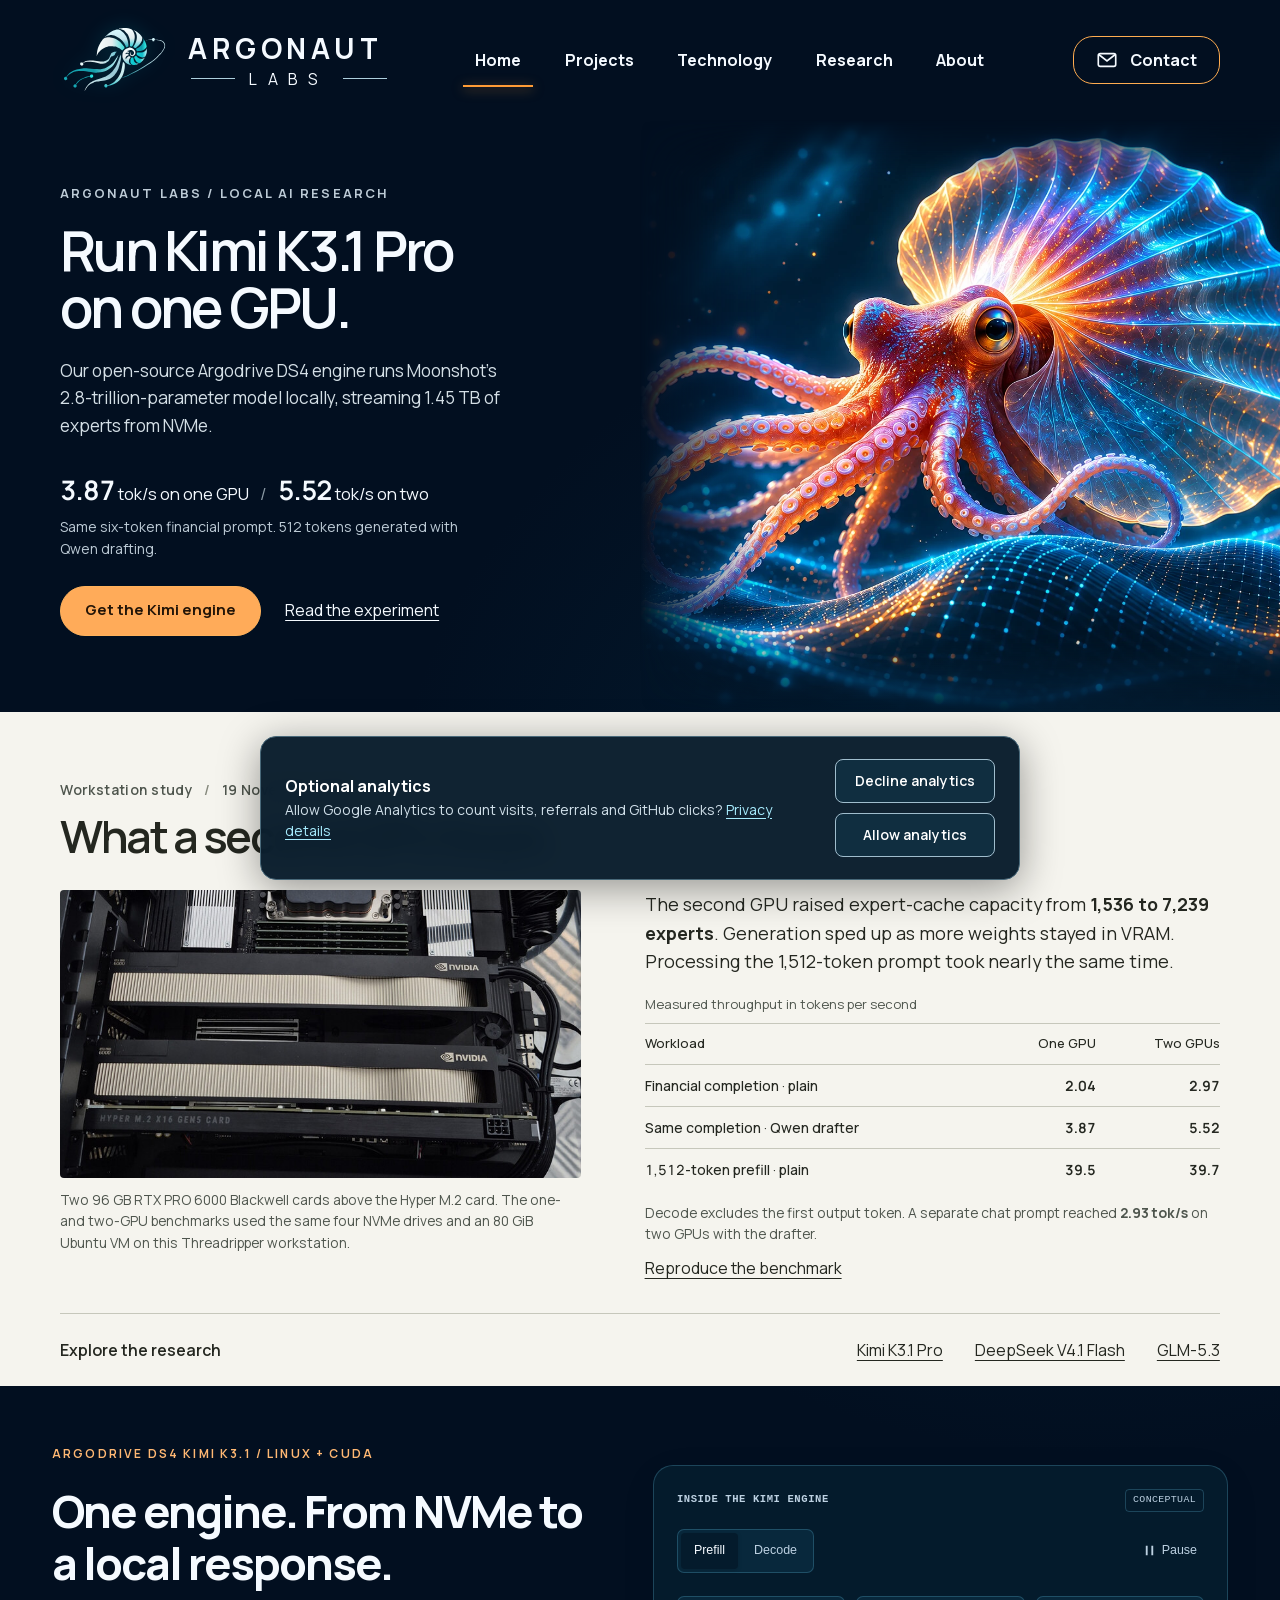
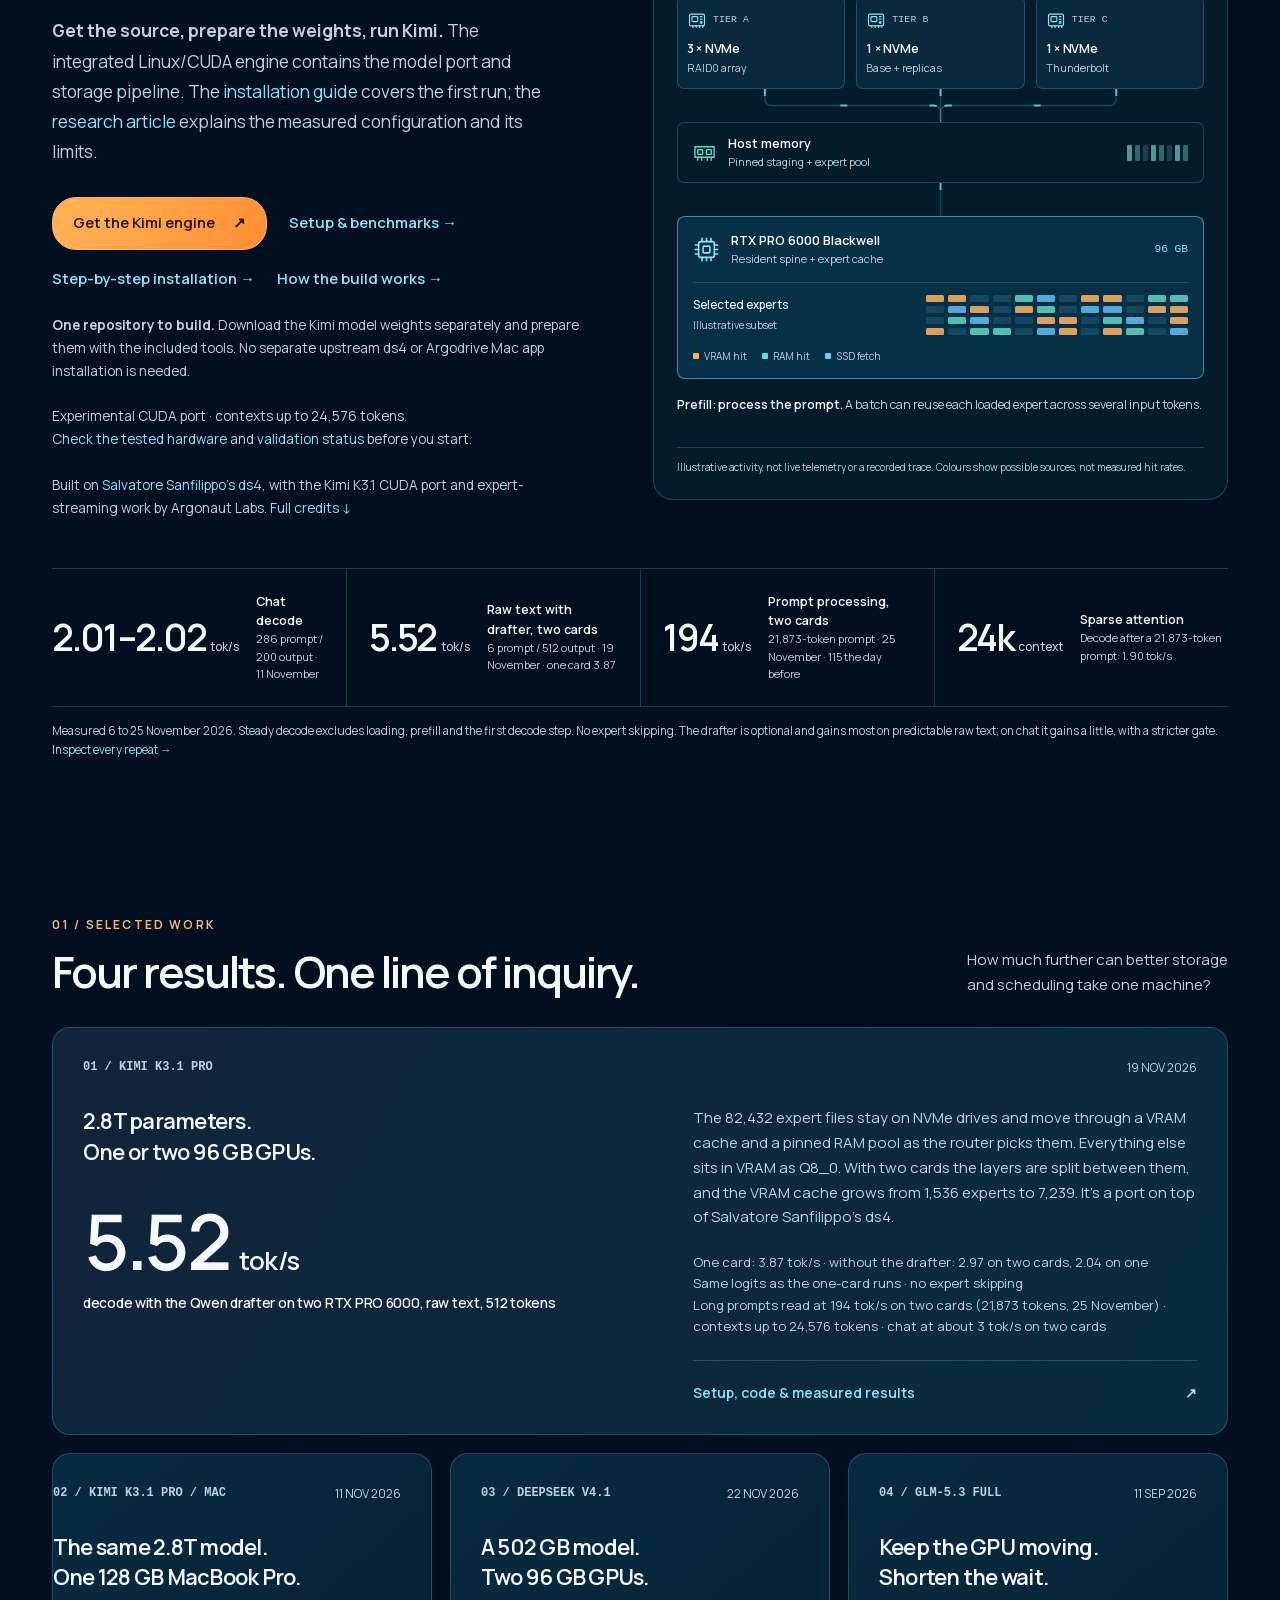
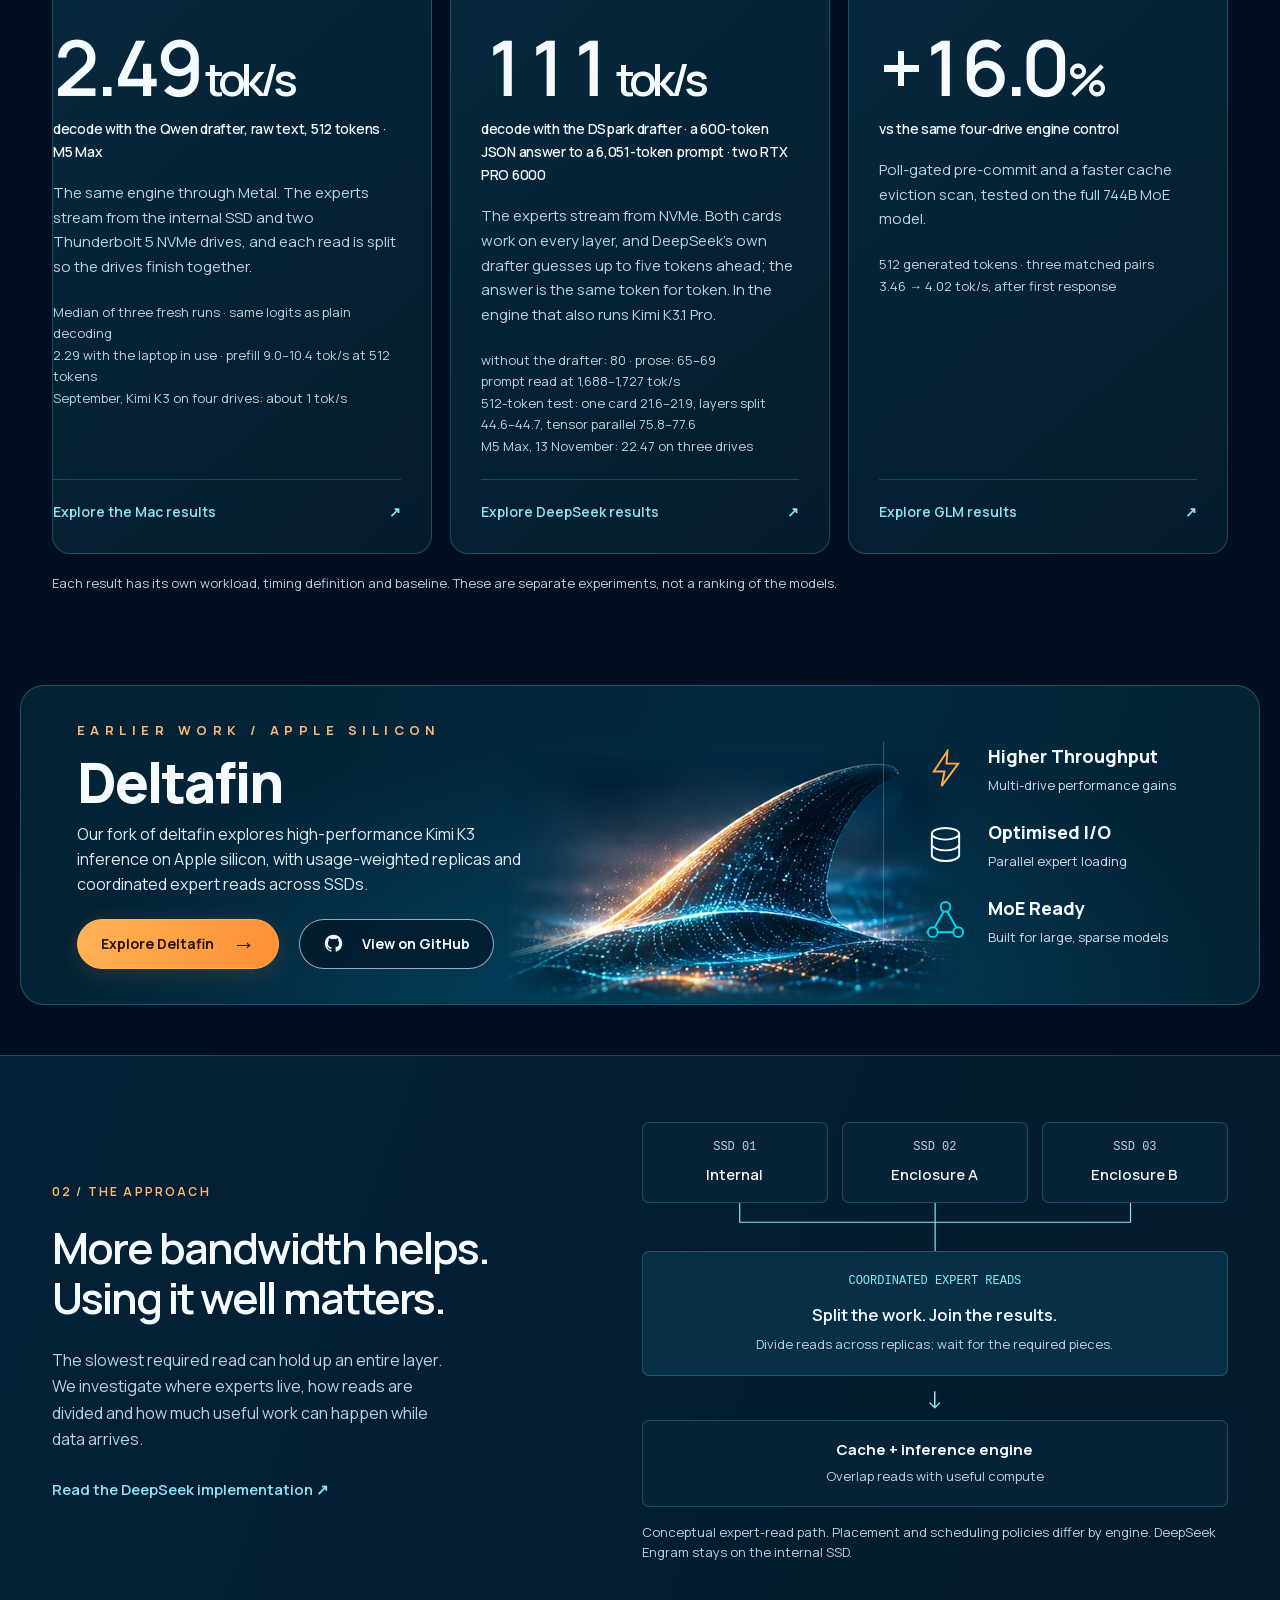
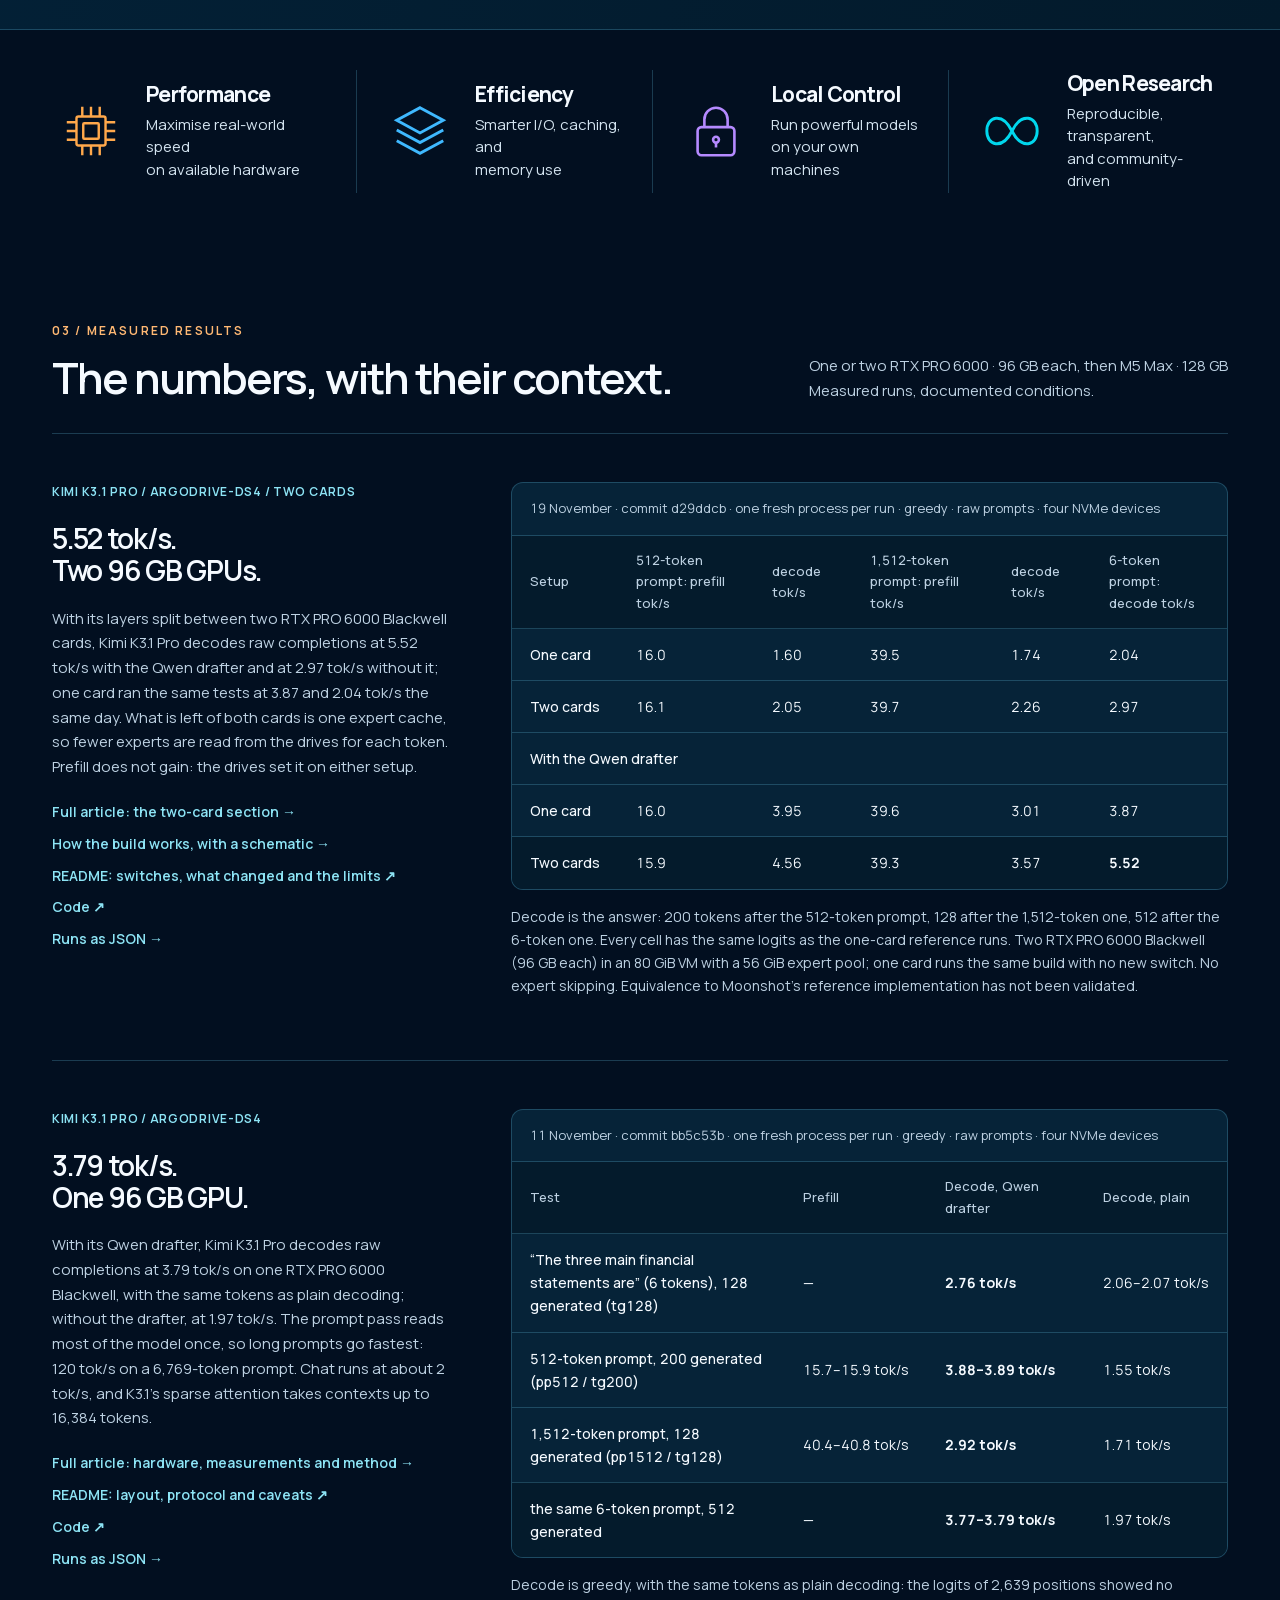
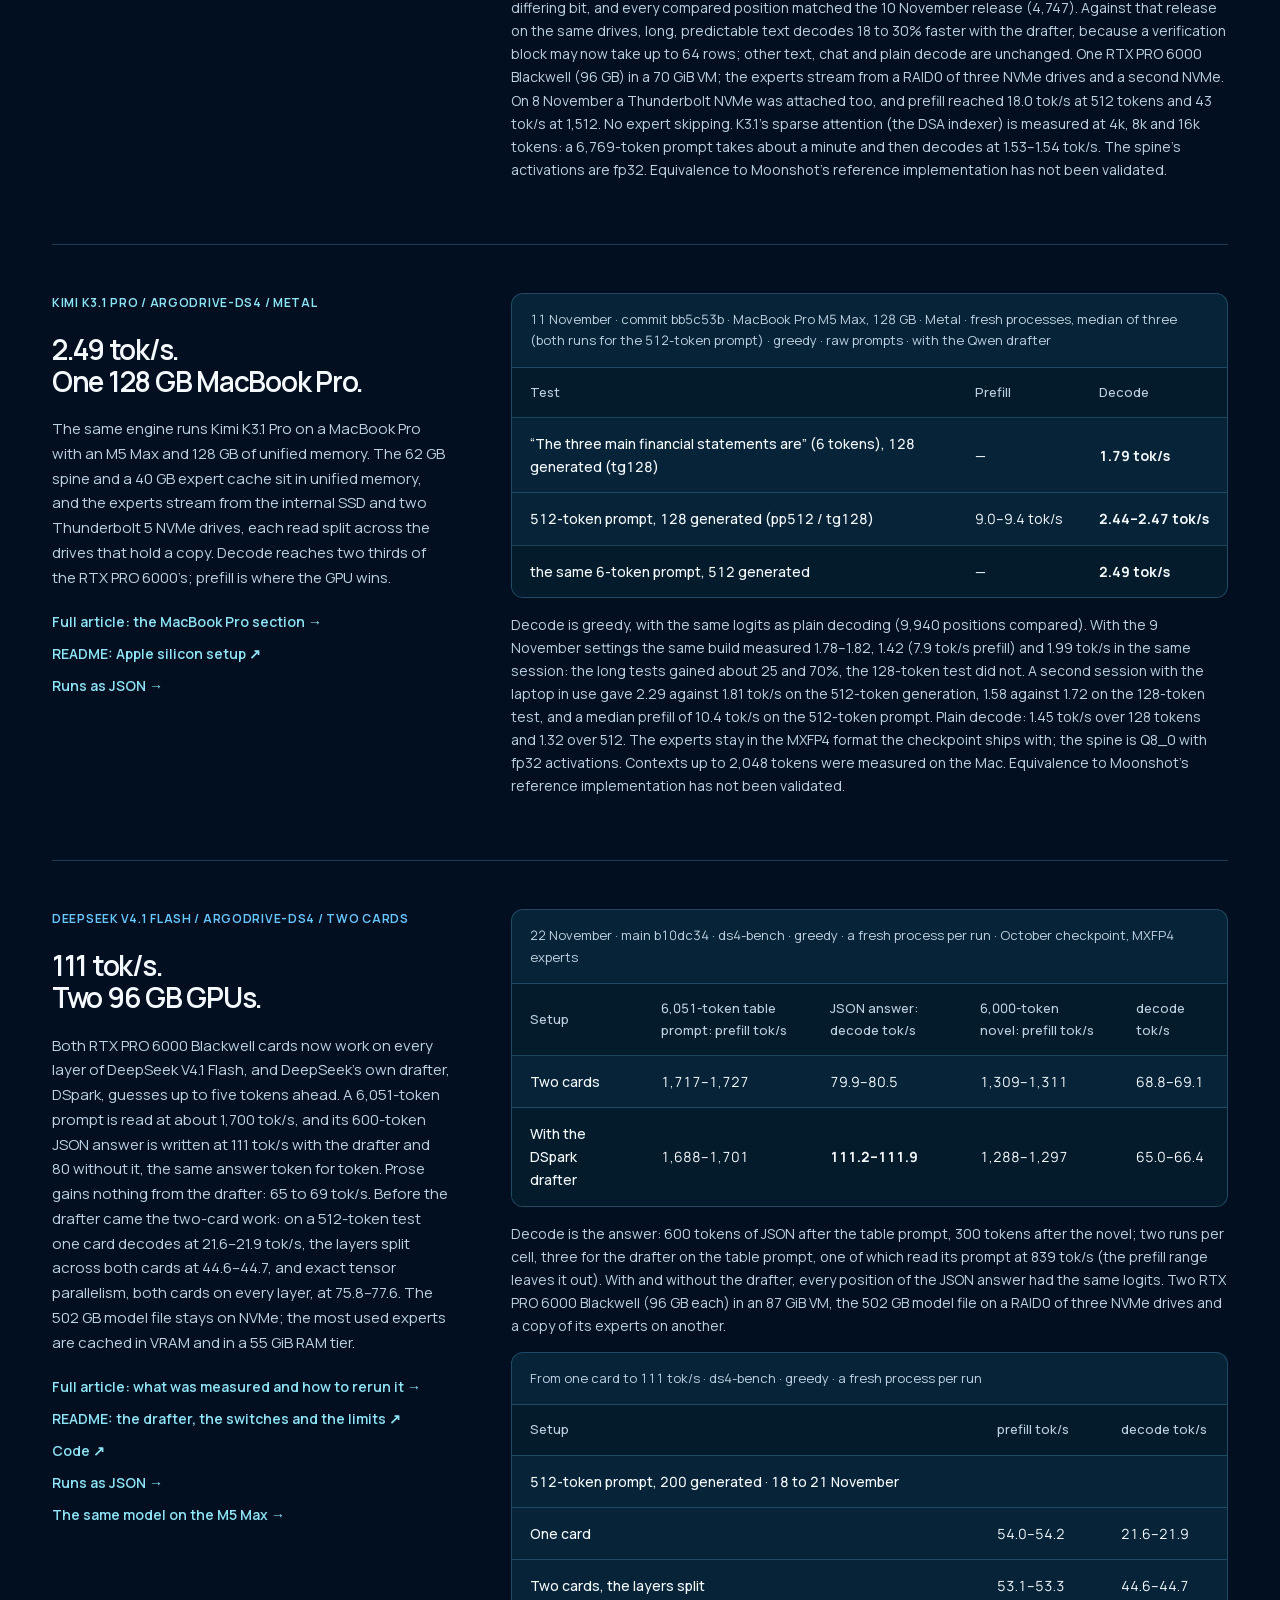
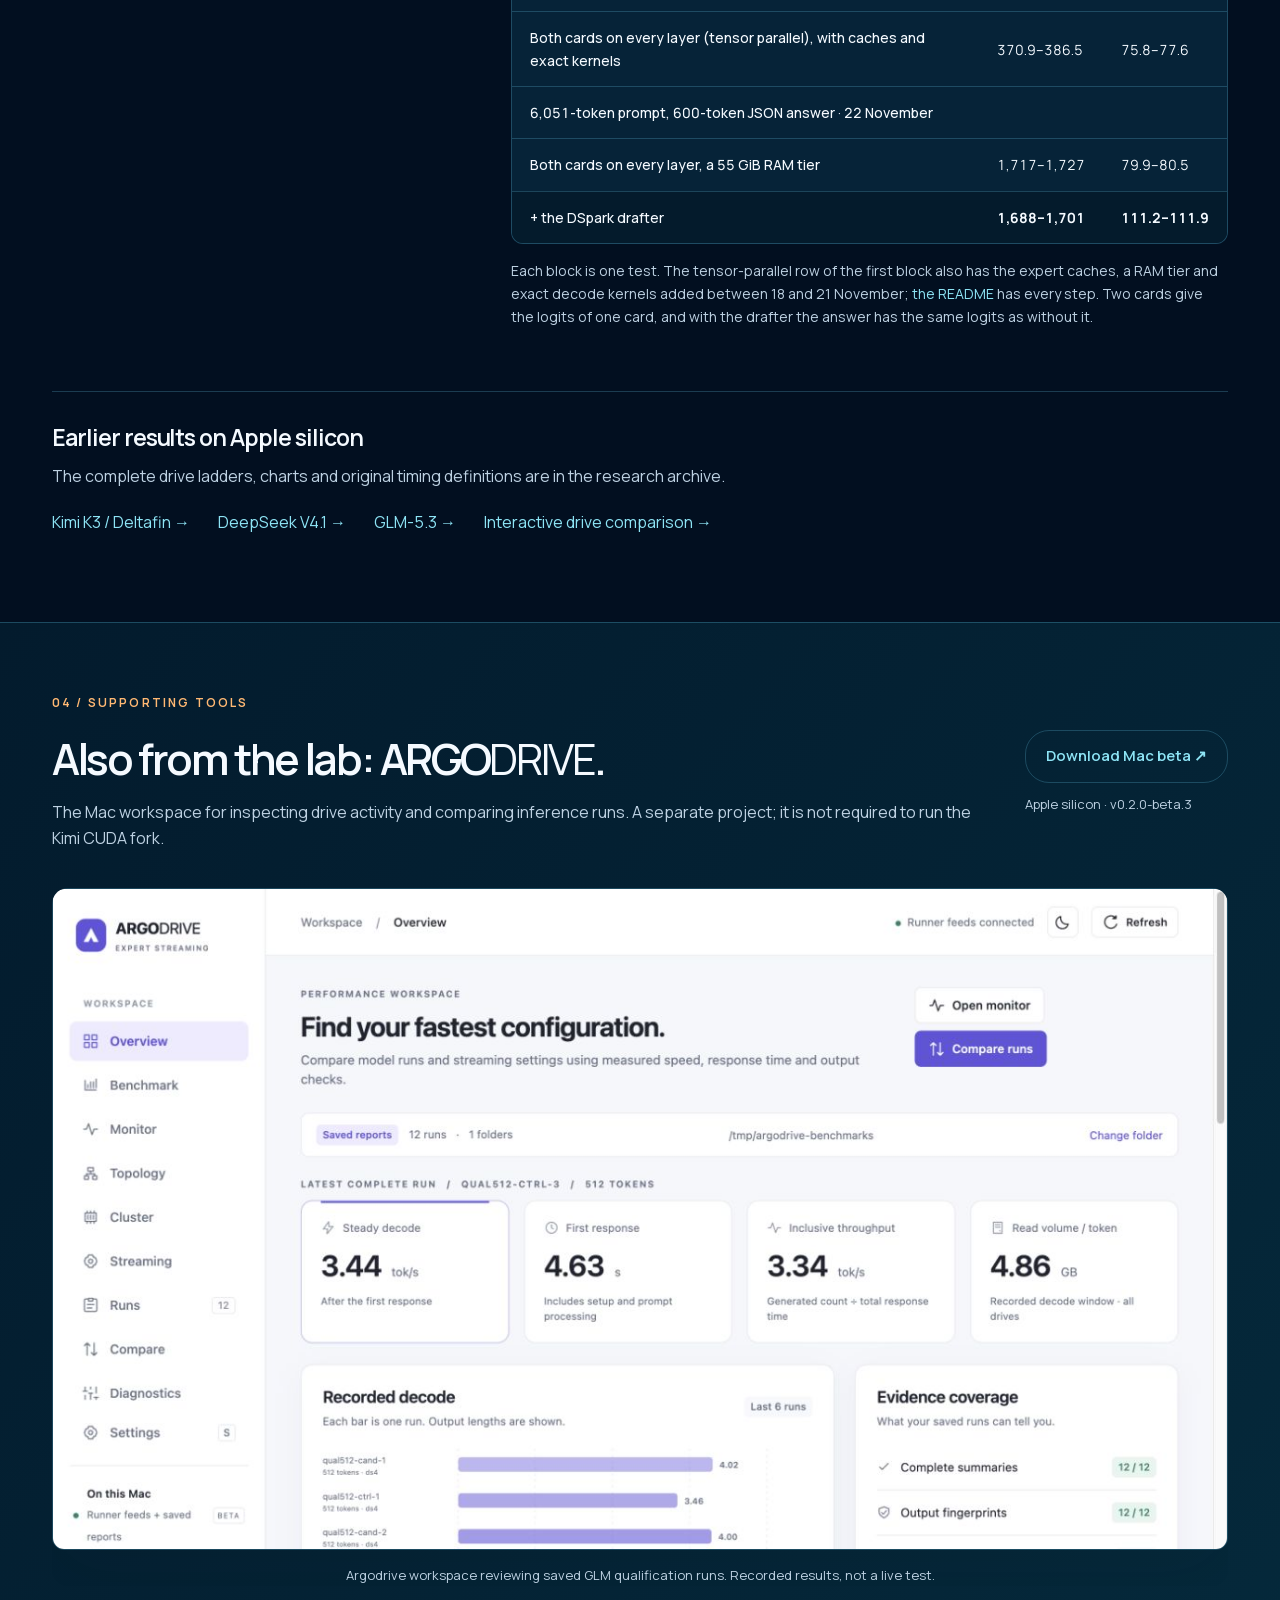
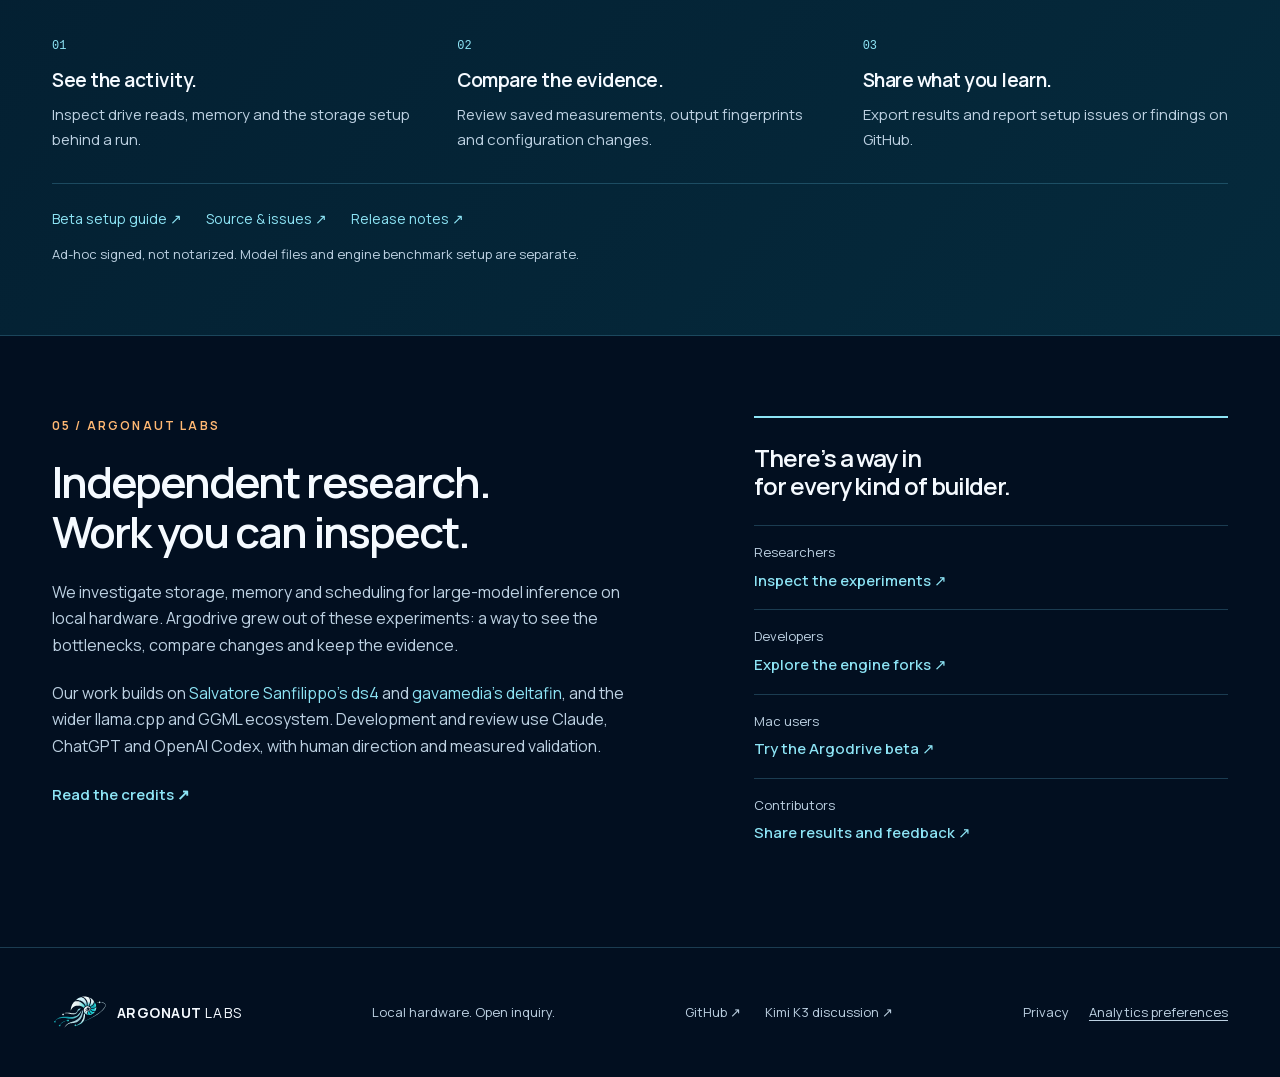
==== commit ebf169a5: "Kimi K3.1 long prompts: 194 tok/s prefill on two cards (25 November) The 25 November release reads p" ====
--- a/index.html
+++ b/index.html
@@ -90,7 +90,7 @@
 <p class="hero-lede"><strong>Get the source, prepare the weights, run Kimi.</strong> The integrated Linux/CUDA engine contains the model port and storage pipeline. The <a href="guides/install-kimi-k31.html">installation guide</a> covers the first run; the <a href="research/kimi-k31-single-gpu.html">research article</a> explains the measured configuration and its limits.</p>
 <div class="actions"><a class="button primary" href="https://github.com/argonautlabsai/argodrive-ds4-kimi-k3.1">Get the Kimi engine <span aria-hidden="true">↗</span></a><a class="text-link" href="research/kimi-k31-single-gpu.html">Setup &amp; benchmarks →</a><a class="text-link" href="guides/install-kimi-k31.html">Step-by-step installation →</a><a class="text-link" href="research/kimi-k31-build.html">How the build works →</a></div>
 <p class="launch-scope"><strong>One repository to build.</strong> Download the Kimi model weights separately and prepare them with the included tools. No separate upstream ds4 or Argodrive Mac app installation is needed.</p>
-<p class="launch-scope">Experimental CUDA port · contexts up to 16,384 tokens.<br/><a href="research/kimi-k31-single-gpu.html#hardware">Check the tested hardware</a> and <a href="research/kimi-k31-single-gpu.html#validation">validation status</a> before you start.</p>
+<p class="launch-scope">Experimental CUDA port · contexts up to 24,576 tokens.<br/><a href="research/kimi-k31-single-gpu.html#hardware">Check the tested hardware</a> and <a href="research/kimi-k31-single-gpu.html#validation">validation status</a> before you start.</p>
 <p class="launch-scope">Built on <a href="https://github.com/antirez/ds4">Salvatore Sanfilippo’s ds4</a>, with the Kimi K3.1 CUDA port and expert-streaming work by Argonaut Labs. <a href="#credits">Full credits ↓</a></p>
 </div>
 <figure aria-describedby="home-engine-disclaimer" aria-labelledby="home-engine-title" class="engine-diagram" data-engine-diagram="" data-mode="prefill" data-running="false">
@@ -115,11 +115,11 @@
 </figure>
 </section>
 <div aria-label="Measured results, separate from the conceptual animation" class="launch-evidence wrap">
-<div class="launch-evidence-grid"><a href="research/kimi-k31-single-gpu.html#drafter"><strong>2.01–2.02<small>tok/s</small></strong><span><b>Chat decode</b><em>286 prompt / 200 output · 11 November</em></span></a><a href="research/kimi-k31-single-gpu.html#two-cards"><strong>5.52<small>tok/s</small></strong><span><b>Raw text with drafter, two cards</b><em>6 prompt / 512 output · 19 November · one card 3.87</em></span></a><a href="research/kimi-k31-single-gpu.html#standard"><strong>120<small>tok/s</small></strong><span><b>Prompt processing</b><em>6,769-token prompt · 11 November</em></span></a><a href="research/kimi-k31-single-gpu.html#long-context"><strong>16k<small>context</small></strong><span><b>Sparse attention</b><em>Long-prompt decode: 1.53–1.57 tok/s</em></span></a></div>
-<p>Measured 6 to 19 November 2026. Steady decode excludes loading, prefill and the first decode step. No expert skipping. The drafter is optional and gains most on predictable raw text; on chat it gains a little, with a stricter gate. <a href="research/kimi-k31-single-gpu.html#results">Inspect every repeat →</a></p>
+<div class="launch-evidence-grid"><a href="research/kimi-k31-single-gpu.html#drafter"><strong>2.01–2.02<small>tok/s</small></strong><span><b>Chat decode</b><em>286 prompt / 200 output · 11 November</em></span></a><a href="research/kimi-k31-single-gpu.html#two-cards"><strong>5.52<small>tok/s</small></strong><span><b>Raw text with drafter, two cards</b><em>6 prompt / 512 output · 19 November · one card 3.87</em></span></a><a href="research/kimi-k31-single-gpu.html#long-prompts"><strong>194<small>tok/s</small></strong><span><b>Prompt processing, two cards</b><em>21,873-token prompt · 25 November · 115 the day before</em></span></a><a href="research/kimi-k31-single-gpu.html#long-prompts"><strong>24k<small>context</small></strong><span><b>Sparse attention</b><em>Decode after a 21,873-token prompt: 1.90 tok/s</em></span></a></div>
+<p>Measured 6 to 25 November 2026. Steady decode excludes loading, prefill and the first decode step. No expert skipping. The drafter is optional and gains most on predictable raw text; on chat it gains a little, with a stricter gate. <a href="research/kimi-k31-single-gpu.html#results">Inspect every repeat →</a></p>
 </div>
 
-<section class="research wrap" id="research"><div class="section-heading"><div><p class="eyebrow">01 / SELECTED WORK</p><h2>Four results. One line of inquiry.</h2></div><p>How much further can better storage<br class="desktop"/> and scheduling take one machine?</p></div><div class="research-grid"><article class="research-card kimi lead"><div class="card-top"><span class="mono">01 / KIMI K3.1 PRO</span><span>19 NOV 2026</span></div><div class="lead-main"><h3>2.8T parameters. <br/>One or two 96 GB GPUs.</h3><div class="big-number">5.52<span> tok/s</span></div><p class="metric-description">decode with the Qwen drafter on two RTX PRO 6000, raw text, 512 tokens</p></div><div class="lead-side"><p class="card-copy">The 82,432 expert files stay on NVMe drives and move through a VRAM cache and a pinned RAM pool as the router picks them. Everything else sits in VRAM as Q8_0. With two cards the layers are split between them, and the VRAM cache grows from 1,536 experts to 7,239. It’s a port on top of Salvatore Sanfilippo’s ds4.</p><p class="card-condition">One card: 3.87 tok/s · without the drafter: 2.97 on two cards, 2.04 on one<br/>Same logits as the one-card runs · no expert skipping<br/>Prefill up to 120 tok/s · contexts up to 16,384 tokens · chat at about 2 tok/s</p><a class="card-link" href="research/kimi-k31-single-gpu.html">Setup, code &amp; measured results <span aria-hidden="true">↗</span></a></div></article><article class="research-card kimi"><div class="card-top"><span class="mono">02 / KIMI K3.1 PRO / MAC</span><span>11 NOV 2026</span></div><h3>The same 2.8T model. <br/>One 128 GB MacBook Pro.</h3><div class="big-number">2.49<span> tok/s</span></div><p class="metric-description">decode with the Qwen drafter, raw text, 512 tokens · M5 Max</p><p class="card-copy">The same engine through Metal. The experts stream from the internal SSD and two Thunderbolt 5 NVMe drives, and each read is split so the drives finish together.</p><p class="card-condition">Median of three fresh runs · same logits as plain decoding<br/>2.29 with the laptop in use · prefill 9.0–10.4 tok/s at 512 tokens<br/>September, Kimi K3 on four drives: about 1 tok/s</p><a class="card-link" href="research/kimi-k31-single-gpu.html#apple-silicon">Explore the Mac results <span aria-hidden="true">↗</span></a></article>
+<section class="research wrap" id="research"><div class="section-heading"><div><p class="eyebrow">01 / SELECTED WORK</p><h2>Four results. One line of inquiry.</h2></div><p>How much further can better storage<br class="desktop"/> and scheduling take one machine?</p></div><div class="research-grid"><article class="research-card kimi lead"><div class="card-top"><span class="mono">01 / KIMI K3.1 PRO</span><span>19 NOV 2026</span></div><div class="lead-main"><h3>2.8T parameters. <br/>One or two 96 GB GPUs.</h3><div class="big-number">5.52<span> tok/s</span></div><p class="metric-description">decode with the Qwen drafter on two RTX PRO 6000, raw text, 512 tokens</p></div><div class="lead-side"><p class="card-copy">The 82,432 expert files stay on NVMe drives and move through a VRAM cache and a pinned RAM pool as the router picks them. Everything else sits in VRAM as Q8_0. With two cards the layers are split between them, and the VRAM cache grows from 1,536 experts to 7,239. It’s a port on top of Salvatore Sanfilippo’s ds4.</p><p class="card-condition">One card: 3.87 tok/s · without the drafter: 2.97 on two cards, 2.04 on one<br/>Same logits as the one-card runs · no expert skipping<br/>Long prompts read at 194 tok/s on two cards (21,873 tokens, 25 November) · contexts up to 24,576 tokens · chat at about 3 tok/s on two cards</p><a class="card-link" href="research/kimi-k31-single-gpu.html">Setup, code &amp; measured results <span aria-hidden="true">↗</span></a></div></article><article class="research-card kimi"><div class="card-top"><span class="mono">02 / KIMI K3.1 PRO / MAC</span><span>11 NOV 2026</span></div><h3>The same 2.8T model. <br/>One 128 GB MacBook Pro.</h3><div class="big-number">2.49<span> tok/s</span></div><p class="metric-description">decode with the Qwen drafter, raw text, 512 tokens · M5 Max</p><p class="card-copy">The same engine through Metal. The experts stream from the internal SSD and two Thunderbolt 5 NVMe drives, and each read is split so the drives finish together.</p><p class="card-condition">Median of three fresh runs · same logits as plain decoding<br/>2.29 with the laptop in use · prefill 9.0–10.4 tok/s at 512 tokens<br/>September, Kimi K3 on four drives: about 1 tok/s</p><a class="card-link" href="research/kimi-k31-single-gpu.html#apple-silicon">Explore the Mac results <span aria-hidden="true">↗</span></a></article>
 <article class="research-card deepseek"><div class="card-top"><span class="mono">03 / DEEPSEEK V4.1</span><span>22 NOV 2026</span></div><h3>A 502 GB model. <br/>Two 96 GB GPUs.</h3><div class="big-number">111<span> tok/s</span></div><p class="metric-description">decode with the DSpark drafter · a 600-token JSON answer to a 6,051-token prompt · two RTX PRO 6000</p><p class="card-copy">The experts stream from NVMe. Both cards work on every layer, and DeepSeek’s own drafter guesses up to five tokens ahead; the answer is the same token for token. In the engine that also runs Kimi K3.1 Pro.</p><p class="card-condition">without the drafter: 80 · prose: 65–69 <br/>prompt read at 1,688–1,727 tok/s <br/>512-token test: one card 21.6–21.9, layers split 44.6–44.7, tensor parallel 75.8–77.6 <br/>M5 Max, 13 November: 22.47 on three drives</p><a class="card-link" href="research/deepseek-v41-two-gpus.html">Explore DeepSeek results <span aria-hidden="true">↗</span></a></article>
 <article class="research-card glm"><div class="card-top"><span class="mono">04 / GLM-5.3 FULL</span><span>11 SEP 2026</span></div><h3>Keep the GPU moving. <br/>Shorten the wait.</h3><div class="big-number">+16.0<span>%</span></div><p class="metric-description">vs the same four-drive engine control</p><p class="card-copy">Poll-gated pre-commit and a faster cache eviction scan, tested on the full 744B MoE model.</p><p class="card-condition">512 generated tokens · three matched pairs <br/>3.46 → 4.02 tok/s, after first response</p><a class="card-link" href="research/apple-silicon-results.html#glm-results">Explore GLM results <span aria-hidden="true">↗</span></a></article>
 </div><p class="section-note">Each result has its own workload, timing definition and baseline. These are separate experiments, not a ranking of the models.</p></section><section aria-labelledby="feature-title" class="al-feature" id="deltafin-project">
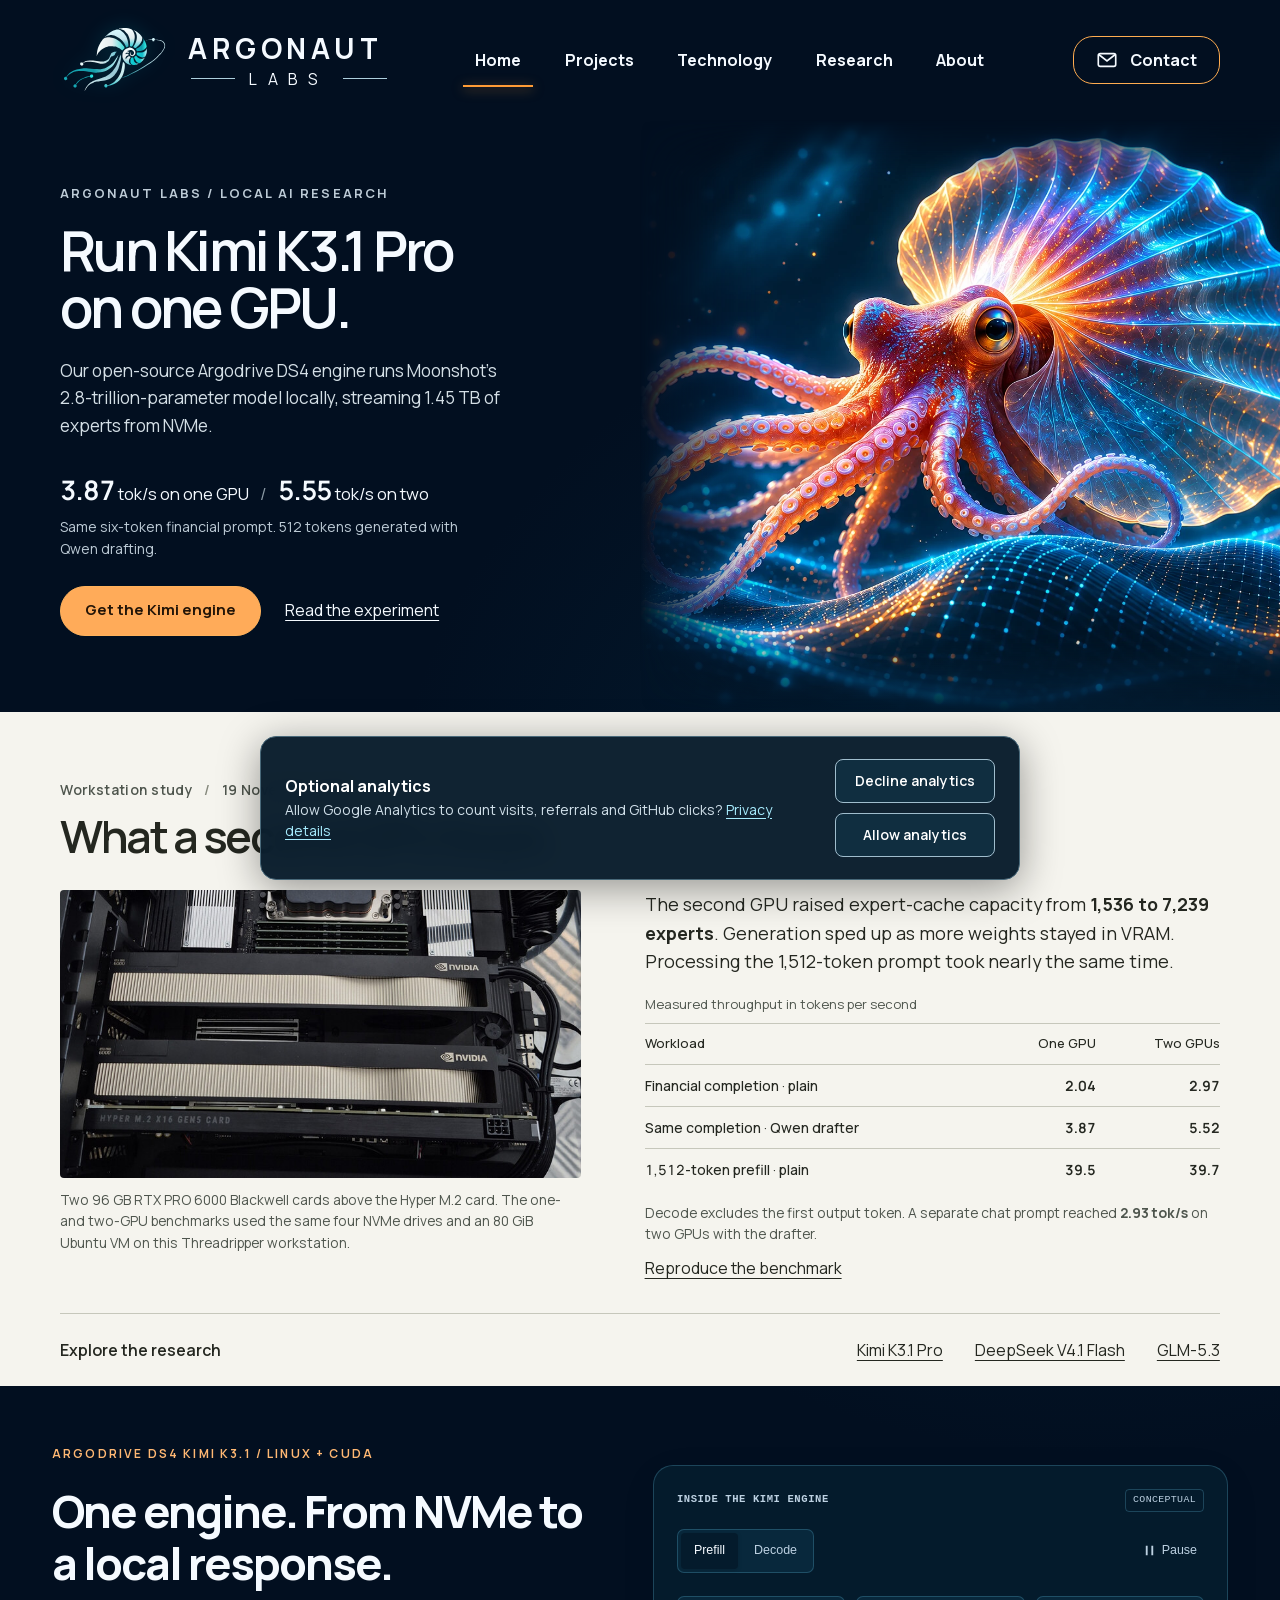
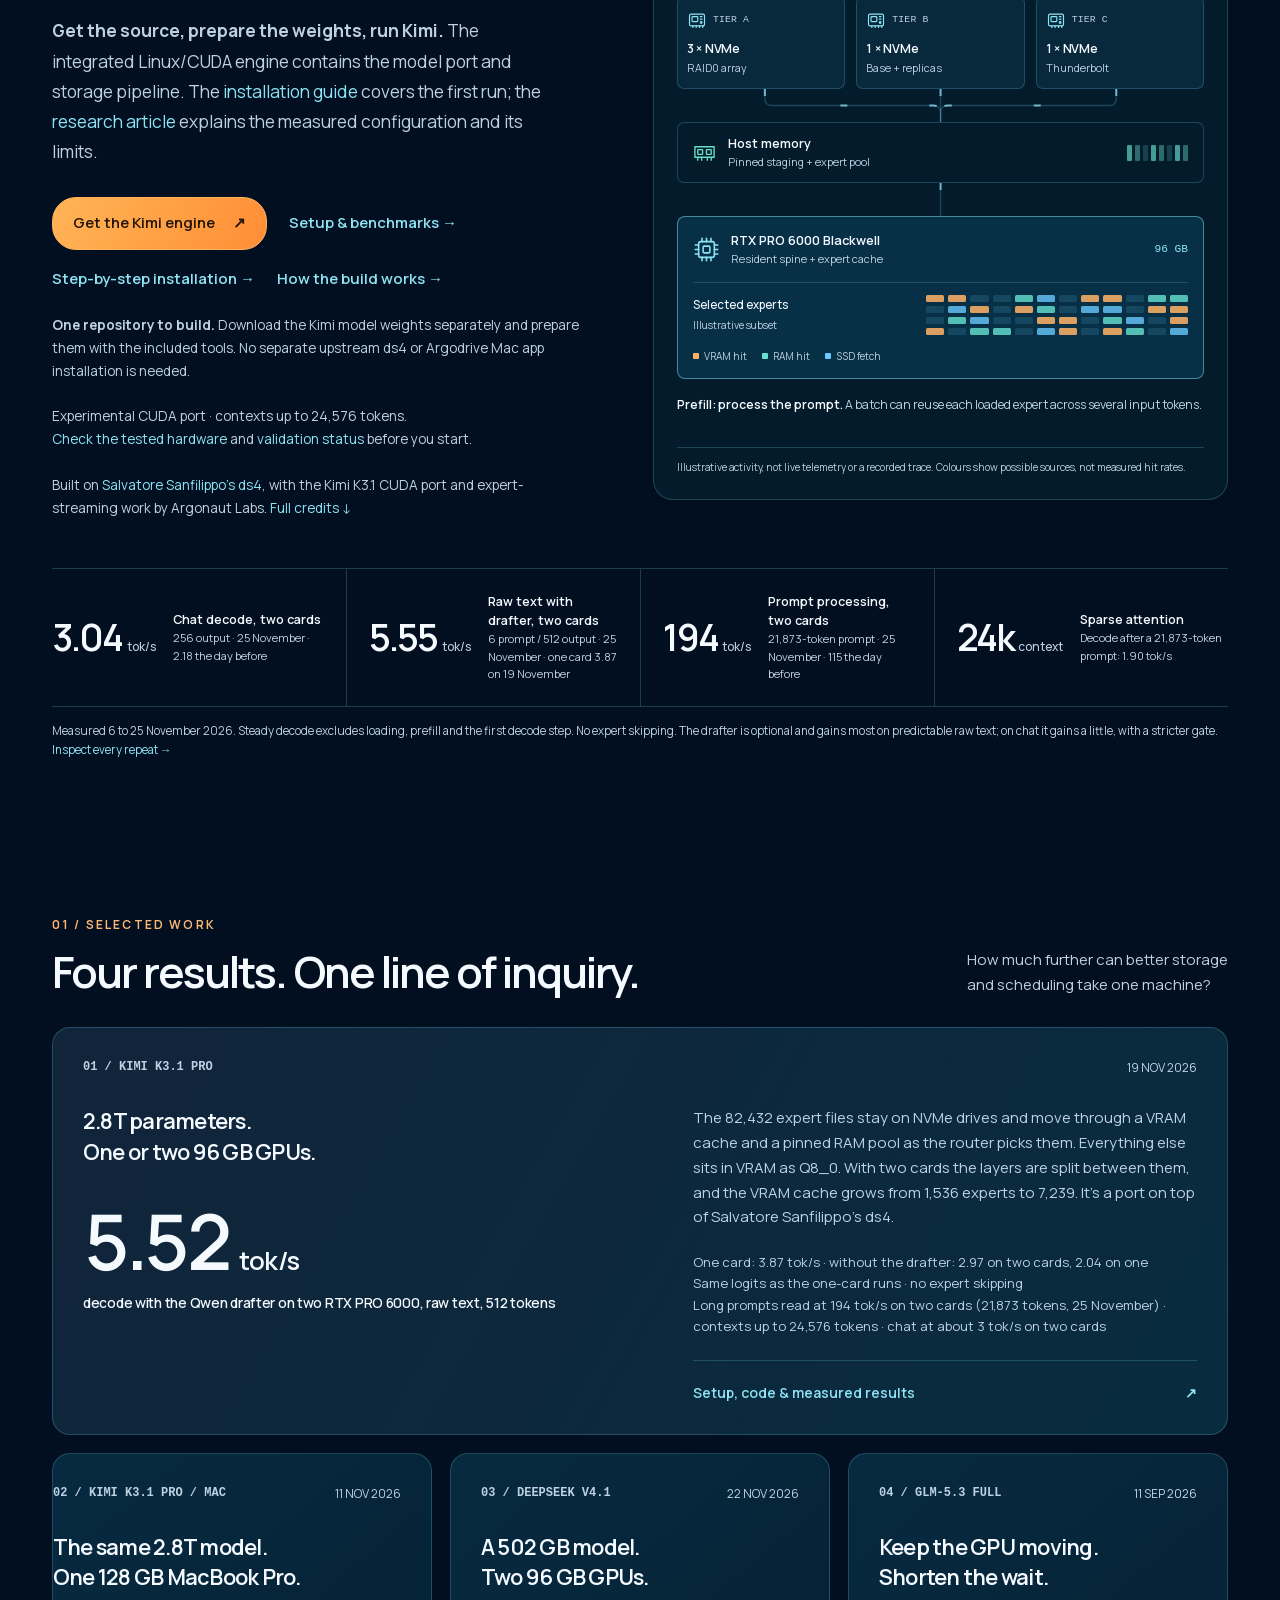
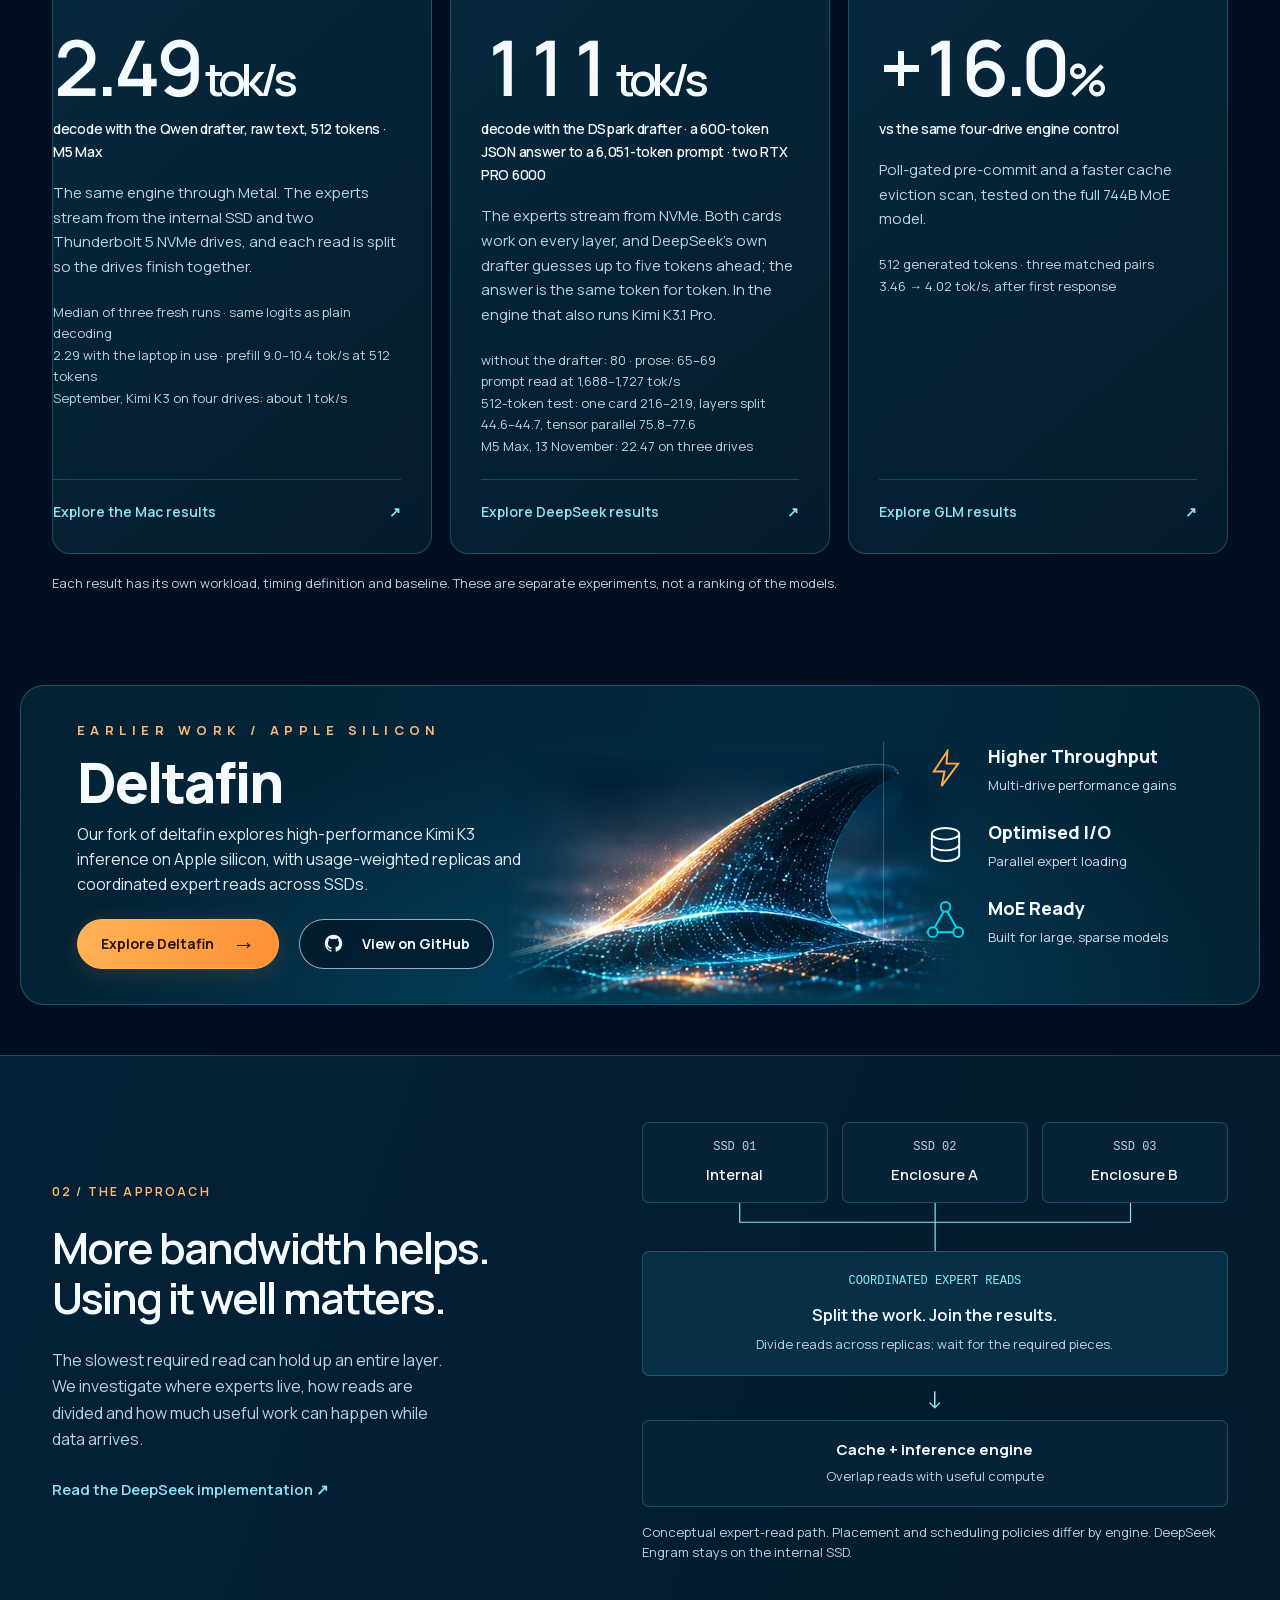
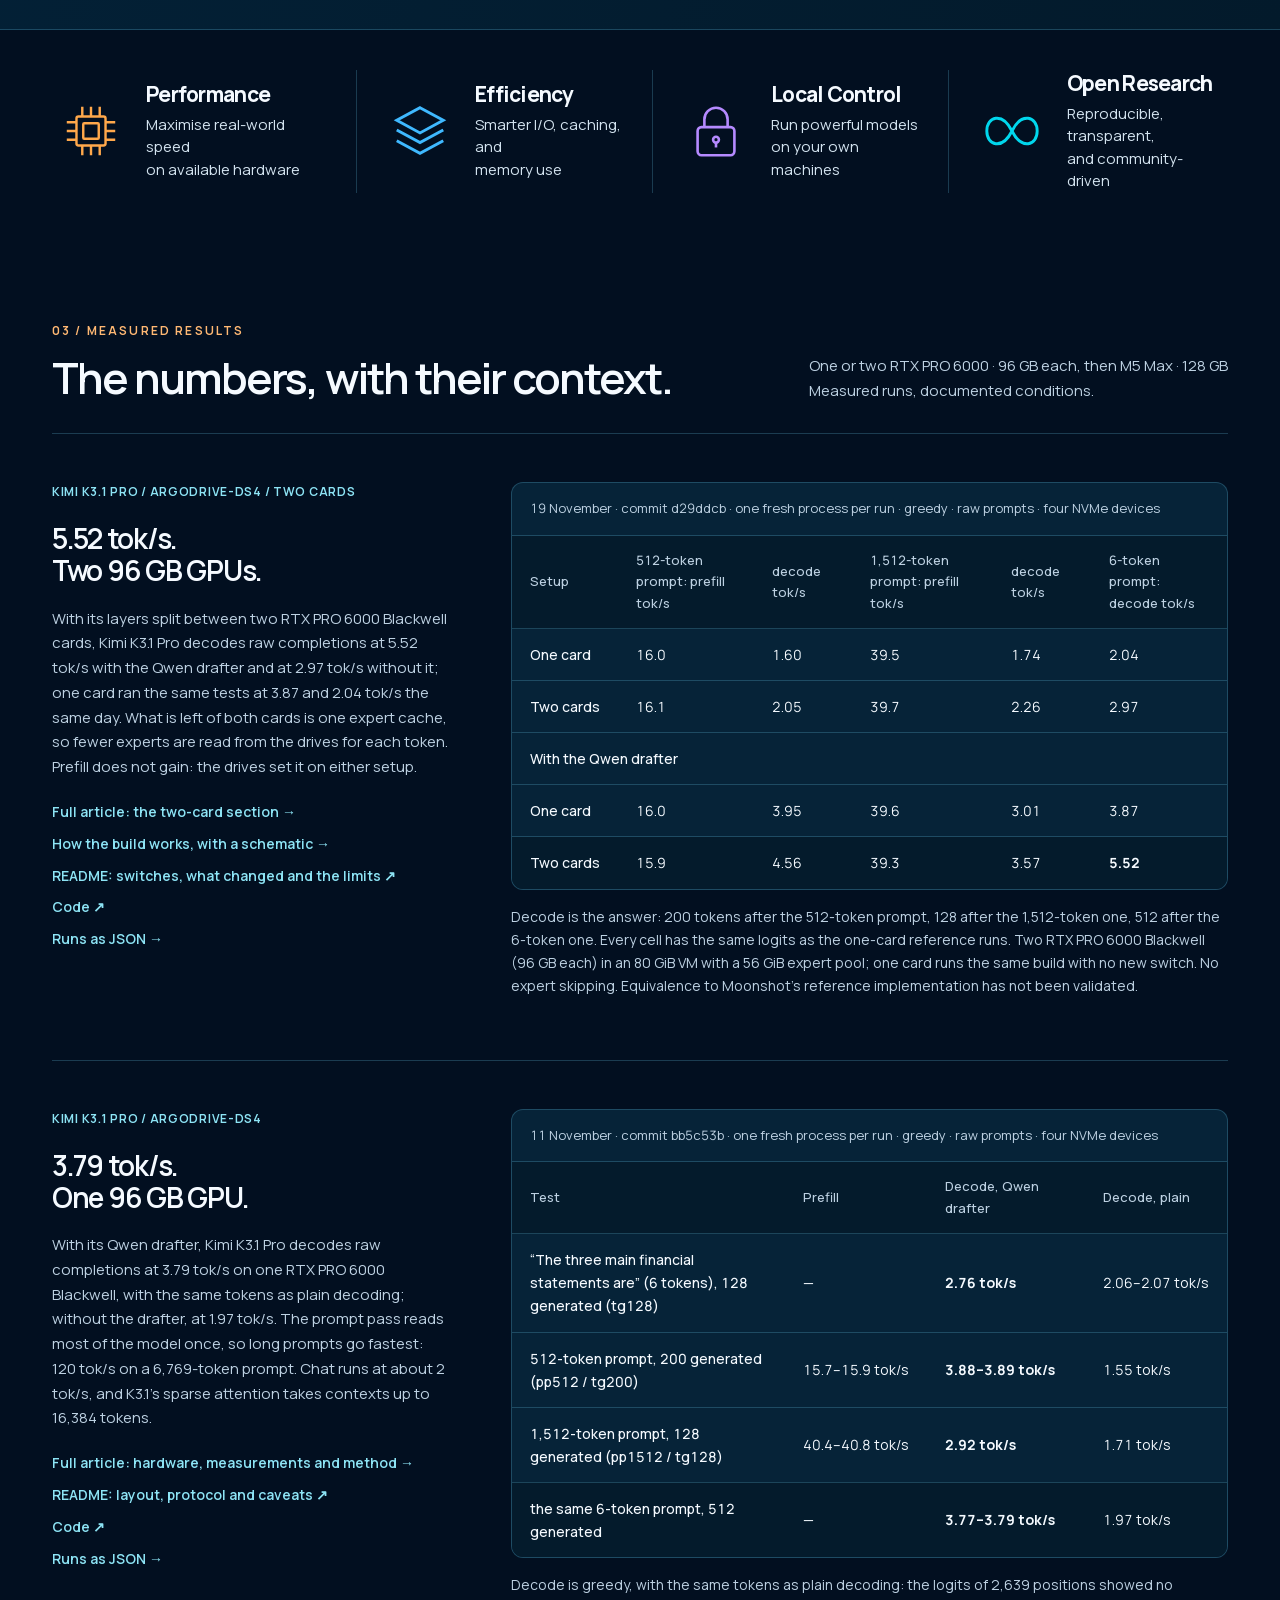
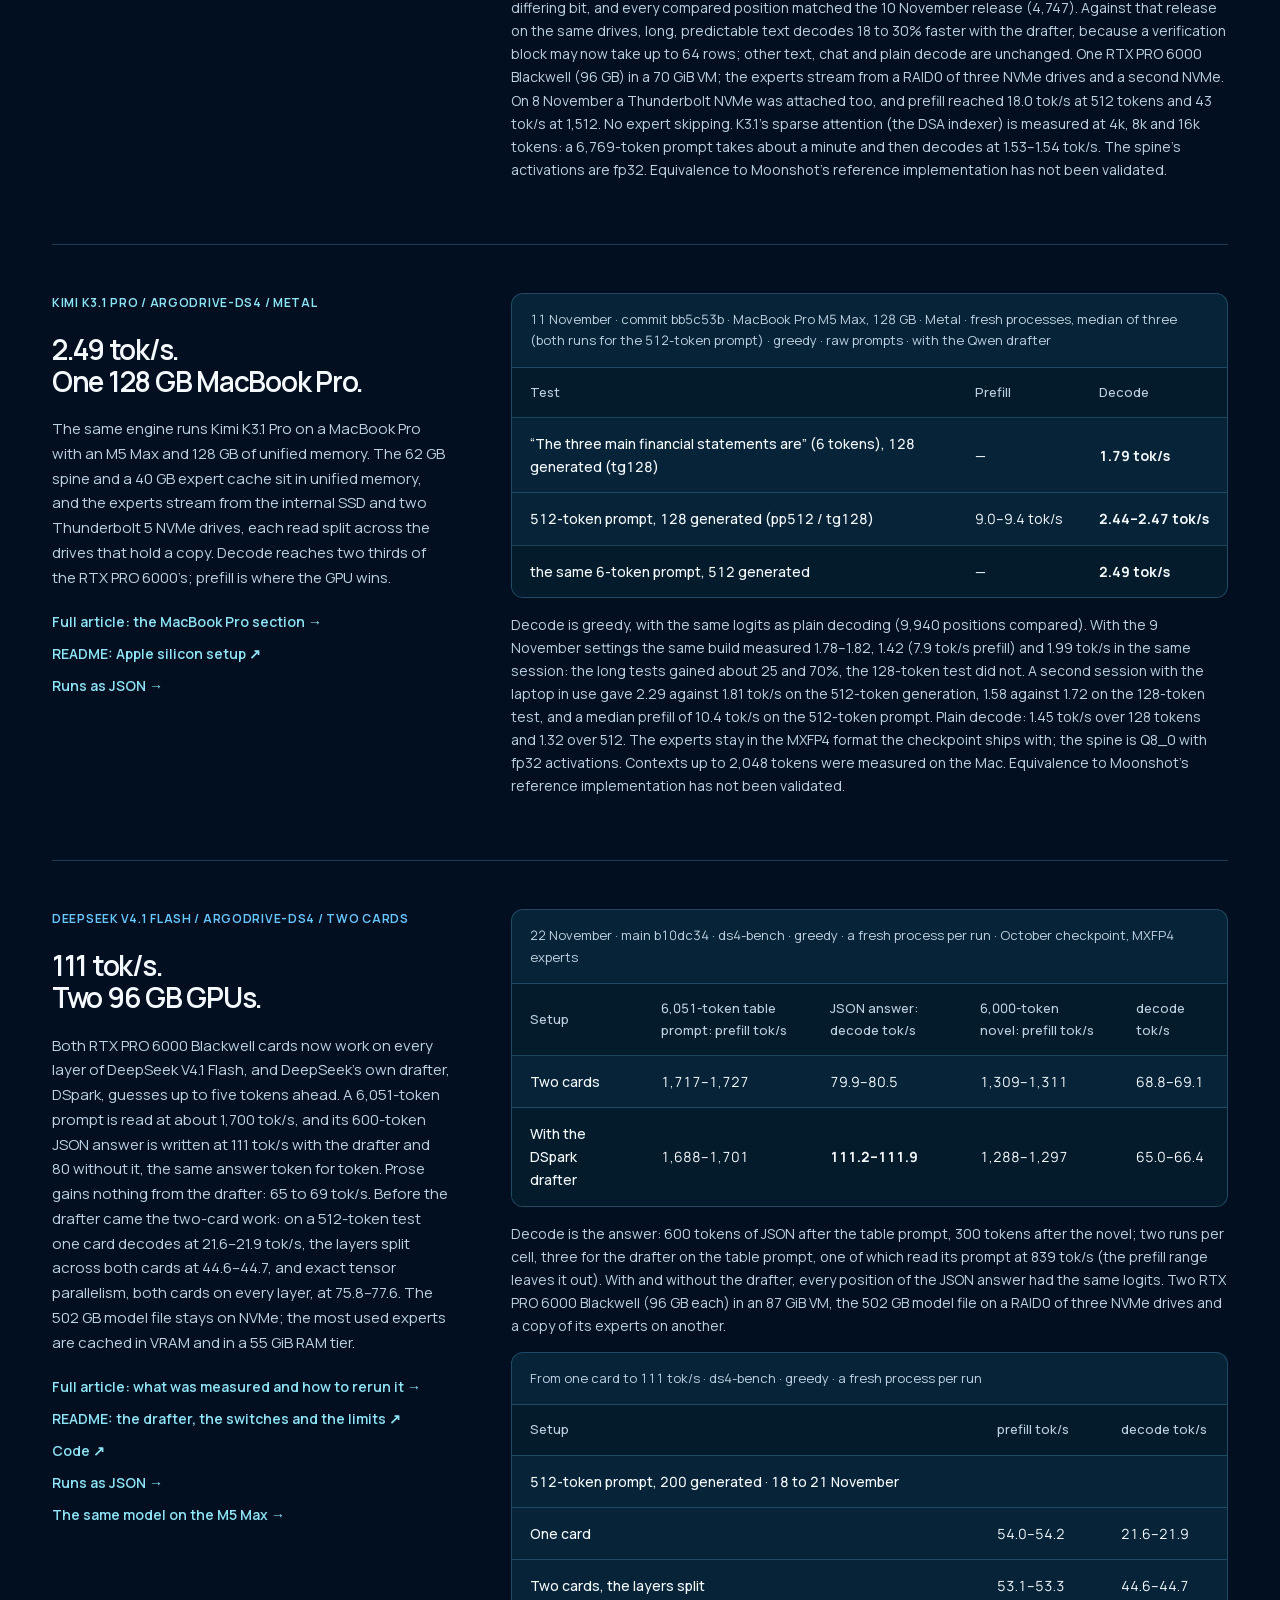
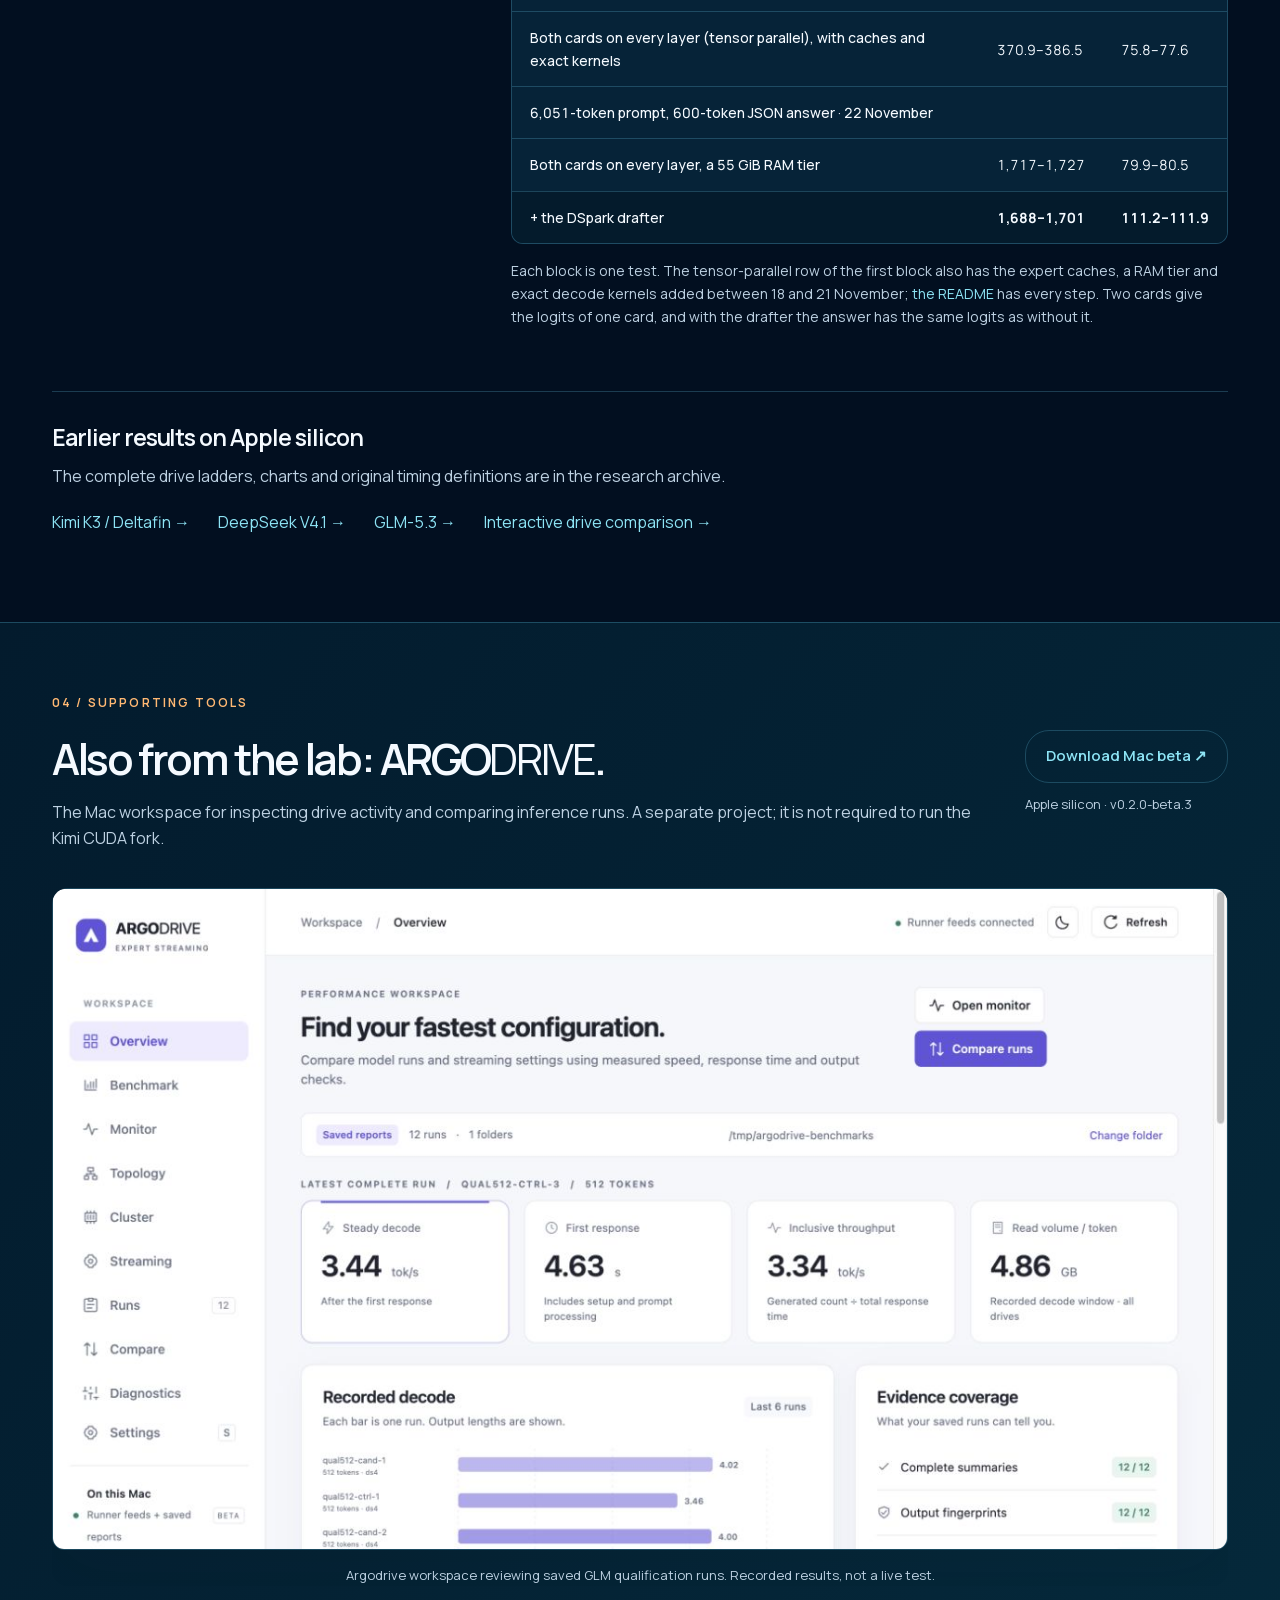
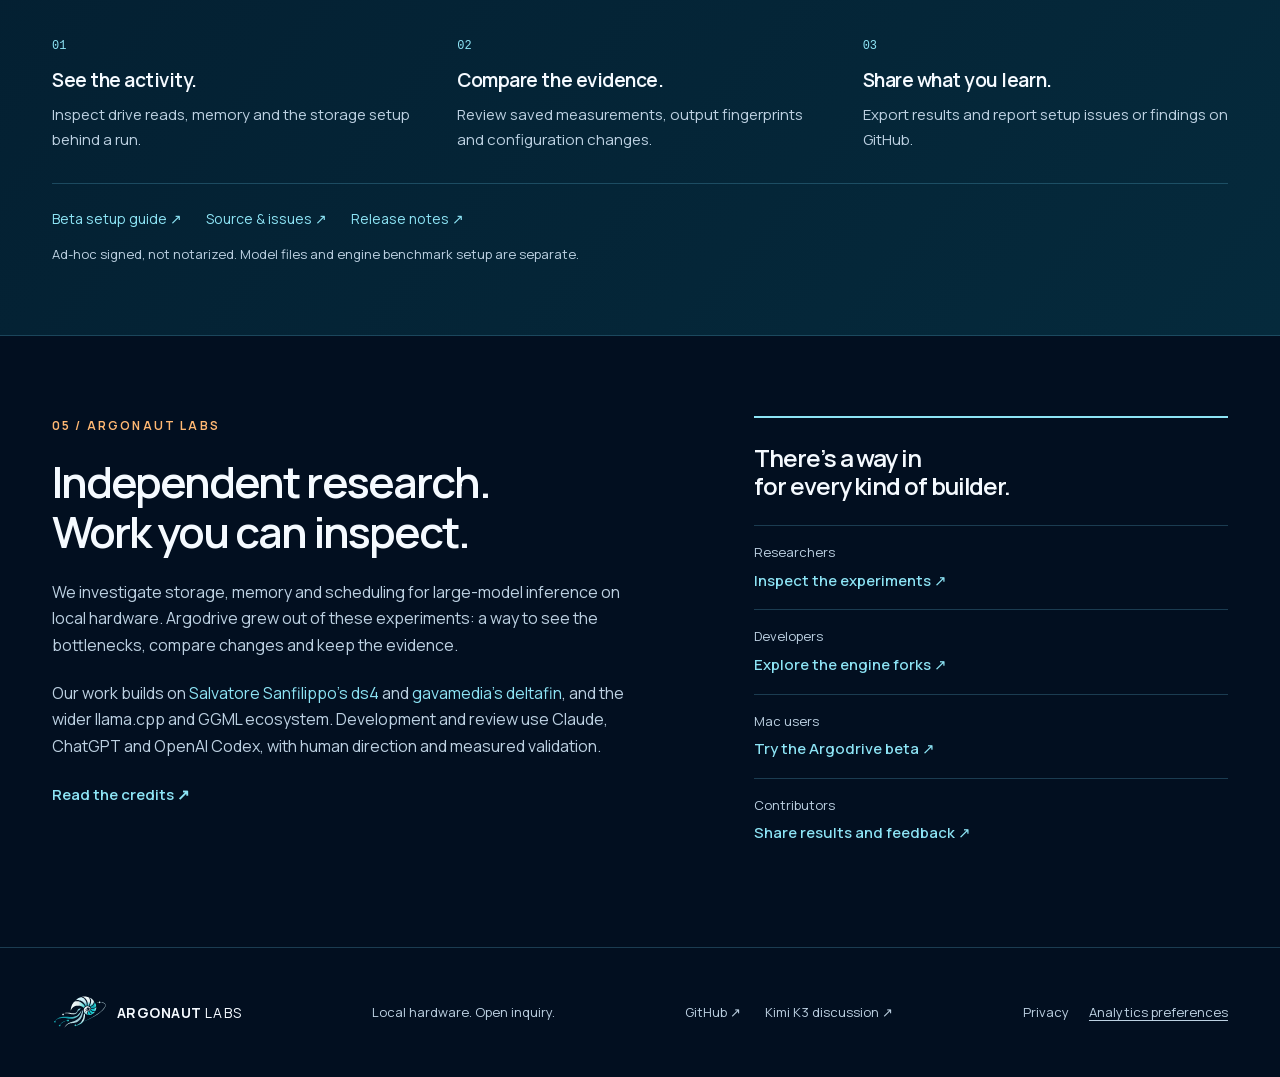
==== commit 776d0f74: "Kimi K3.1 on two cards: experts placed by measured disk reads, 5.55 tok/s with the drafter and chat " ====
--- a/index.html
+++ b/index.html
@@ -61,7 +61,7 @@
 <p class="al-eyebrow">Argonaut Labs / Local AI research</p>
 <h1 id="hero-title">Run Kimi K3.1 Pro<br/>on one GPU.</h1>
 <p class="al-hero-description">Our open-source Argodrive DS4 engine runs Moonshot’s 2.8-trillion-parameter model locally, streaming 1.45 TB of experts from NVMe.</p>
-<p class="al-hero-finding"><span><strong>3.87</strong> tok/s on one GPU</span> <span class="al-compare-separator" aria-hidden="true">/</span> <span><strong>5.52</strong> tok/s on two</span></p>
+<p class="al-hero-finding"><span><strong>3.87</strong> tok/s on one GPU</span> <span class="al-compare-separator" aria-hidden="true">/</span> <span><strong>5.55</strong> tok/s on two</span></p>
 <p class="al-hero-protocol">Same six-token financial prompt. 512 tokens generated with Qwen drafting.</p>
 <div class="al-hero-actions"><a class="al-btn al-btn-primary" href="https://github.com/argonautlabsai/argodrive-ds4-kimi-k3.1">Get the Kimi engine</a><a class="al-experiment-link" href="research/kimi-k31-build.html">Read the experiment</a></div>
 </div></section>
@@ -115,7 +115,7 @@
 </figure>
 </section>
 <div aria-label="Measured results, separate from the conceptual animation" class="launch-evidence wrap">
-<div class="launch-evidence-grid"><a href="research/kimi-k31-single-gpu.html#drafter"><strong>2.01–2.02<small>tok/s</small></strong><span><b>Chat decode</b><em>286 prompt / 200 output · 11 November</em></span></a><a href="research/kimi-k31-single-gpu.html#two-cards"><strong>5.52<small>tok/s</small></strong><span><b>Raw text with drafter, two cards</b><em>6 prompt / 512 output · 19 November · one card 3.87</em></span></a><a href="research/kimi-k31-single-gpu.html#long-prompts"><strong>194<small>tok/s</small></strong><span><b>Prompt processing, two cards</b><em>21,873-token prompt · 25 November · 115 the day before</em></span></a><a href="research/kimi-k31-single-gpu.html#long-prompts"><strong>24k<small>context</small></strong><span><b>Sparse attention</b><em>Decode after a 21,873-token prompt: 1.90 tok/s</em></span></a></div>
+<div class="launch-evidence-grid"><a href="research/kimi-k31-single-gpu.html#expert-layout"><strong>3.04<small>tok/s</small></strong><span><b>Chat decode, two cards</b><em>256 output · 25 November · 2.18 the day before</em></span></a><a href="research/kimi-k31-single-gpu.html#expert-layout"><strong>5.55<small>tok/s</small></strong><span><b>Raw text with drafter, two cards</b><em>6 prompt / 512 output · 25 November · one card 3.87 on 19 November</em></span></a><a href="research/kimi-k31-single-gpu.html#long-prompts"><strong>194<small>tok/s</small></strong><span><b>Prompt processing, two cards</b><em>21,873-token prompt · 25 November · 115 the day before</em></span></a><a href="research/kimi-k31-single-gpu.html#long-prompts"><strong>24k<small>context</small></strong><span><b>Sparse attention</b><em>Decode after a 21,873-token prompt: 1.90 tok/s</em></span></a></div>
 <p>Measured 6 to 25 November 2026. Steady decode excludes loading, prefill and the first decode step. No expert skipping. The drafter is optional and gains most on predictable raw text; on chat it gains a little, with a stricter gate. <a href="research/kimi-k31-single-gpu.html#results">Inspect every repeat →</a></p>
 </div>
 
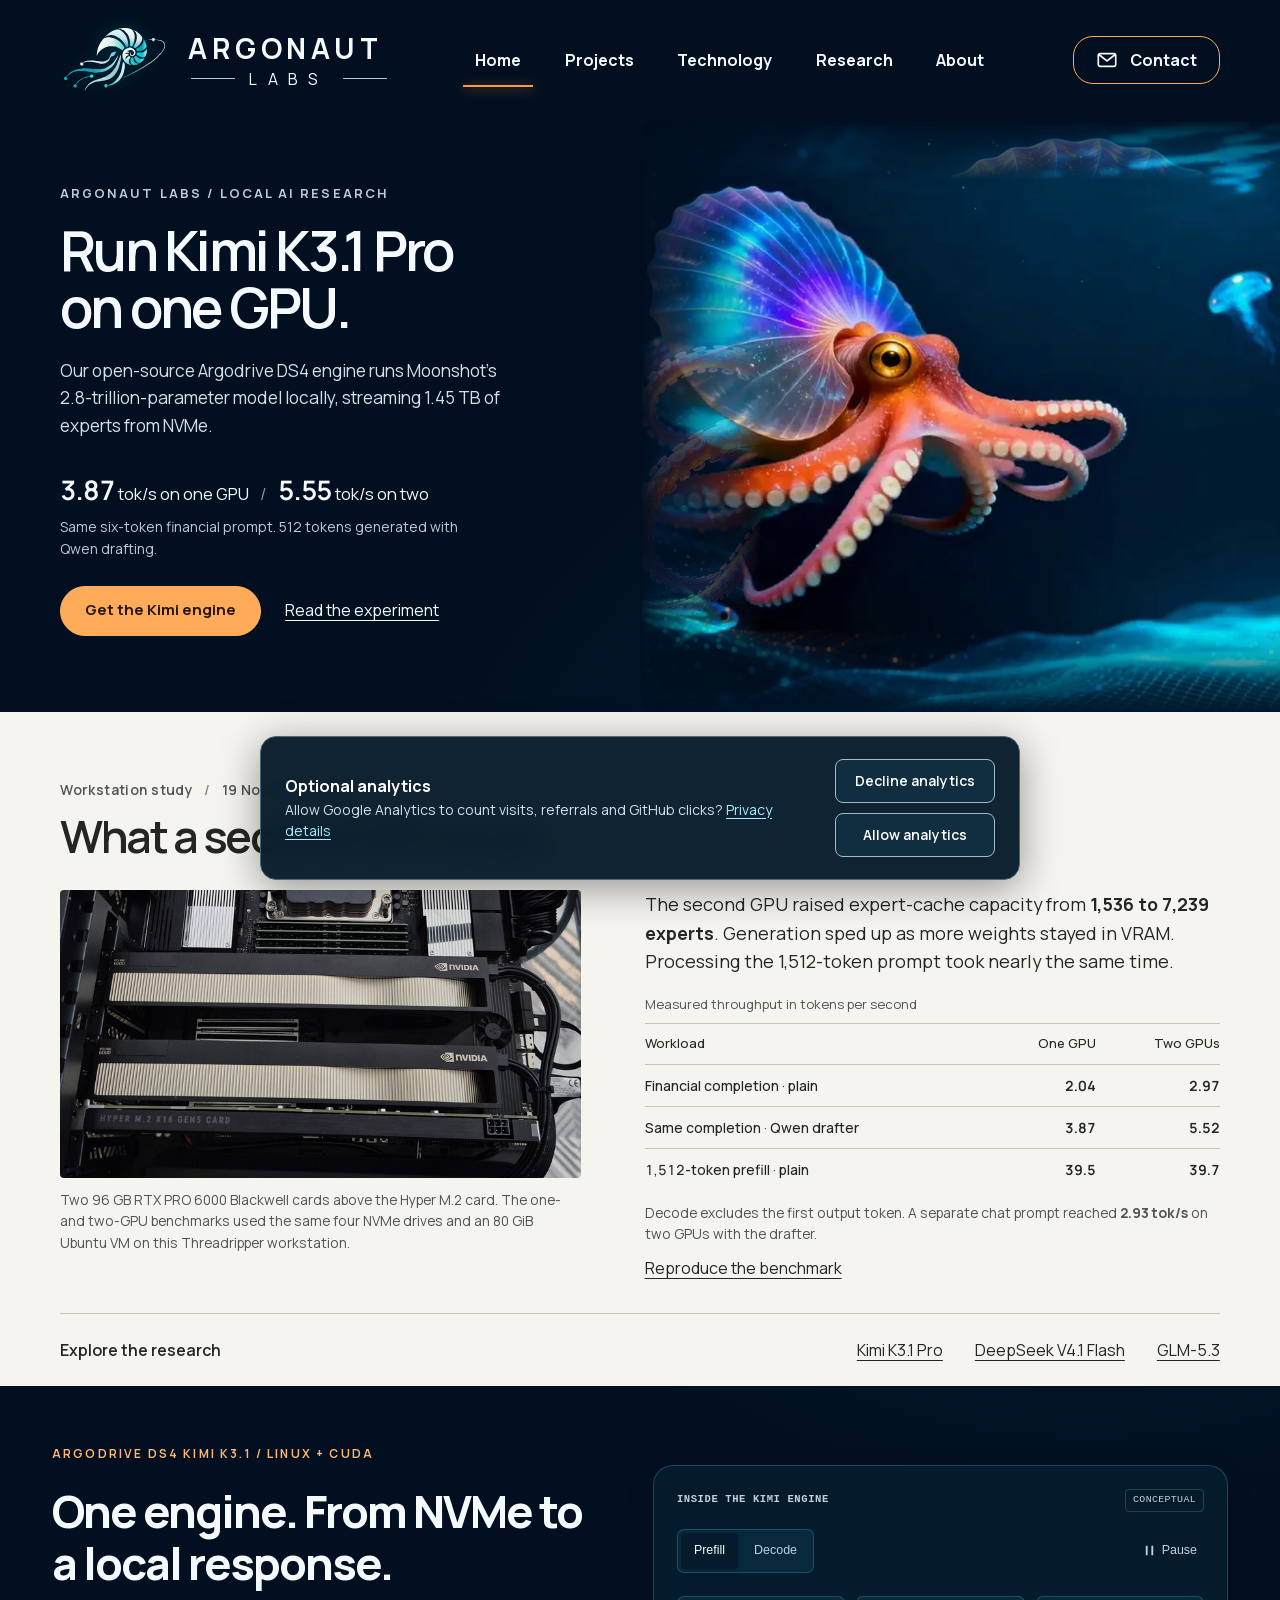
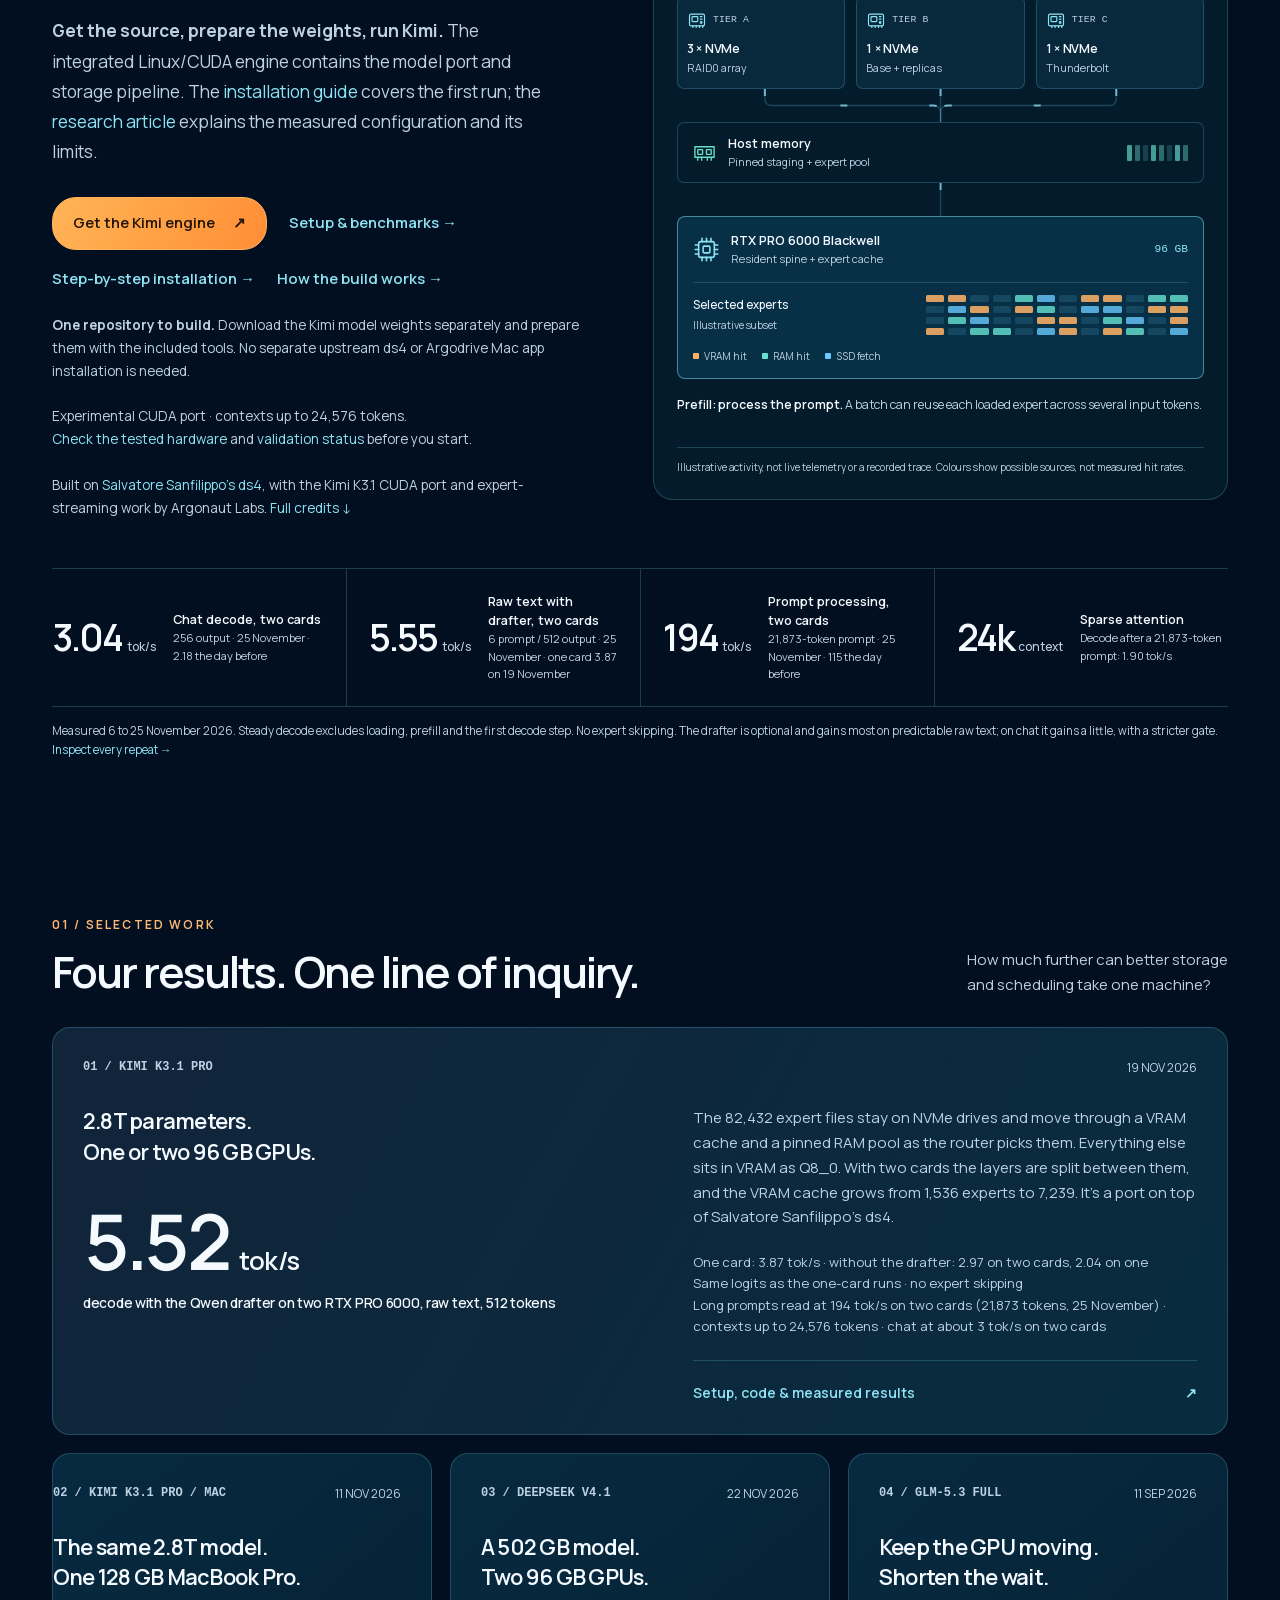
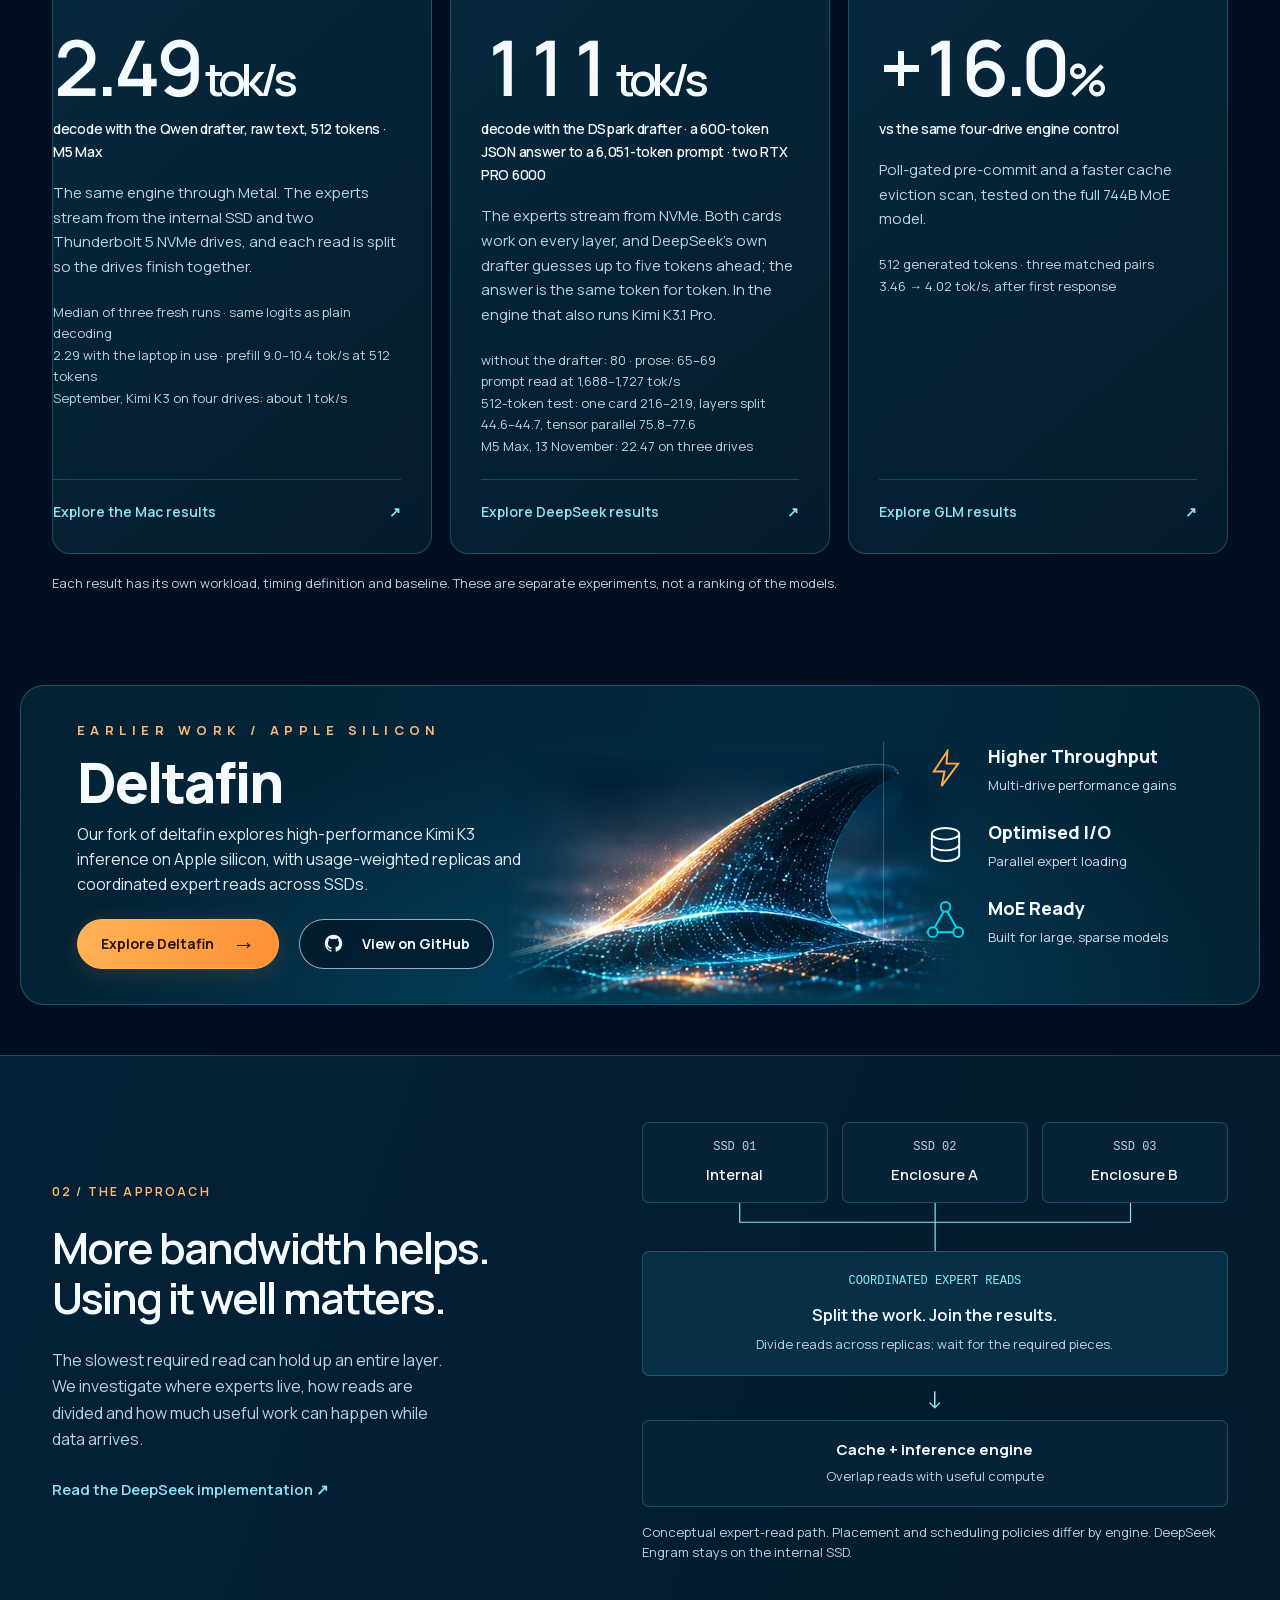
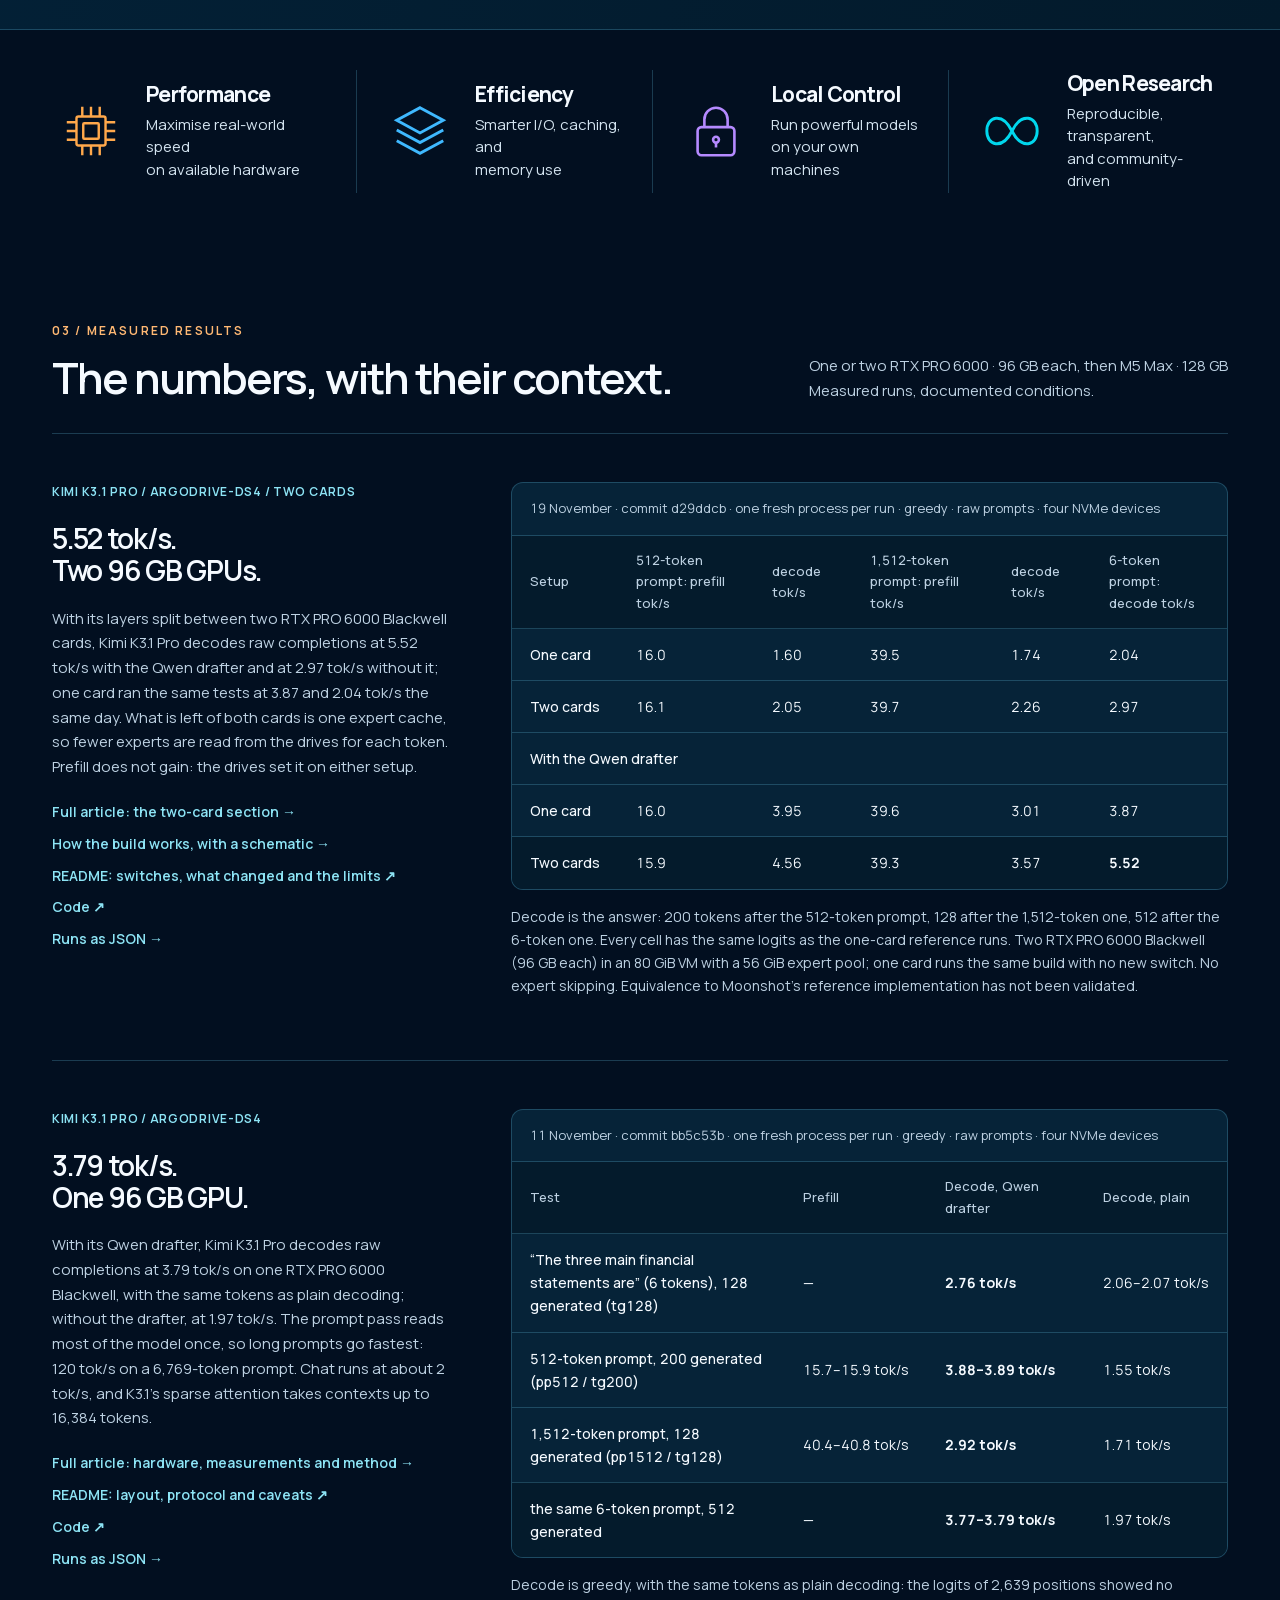
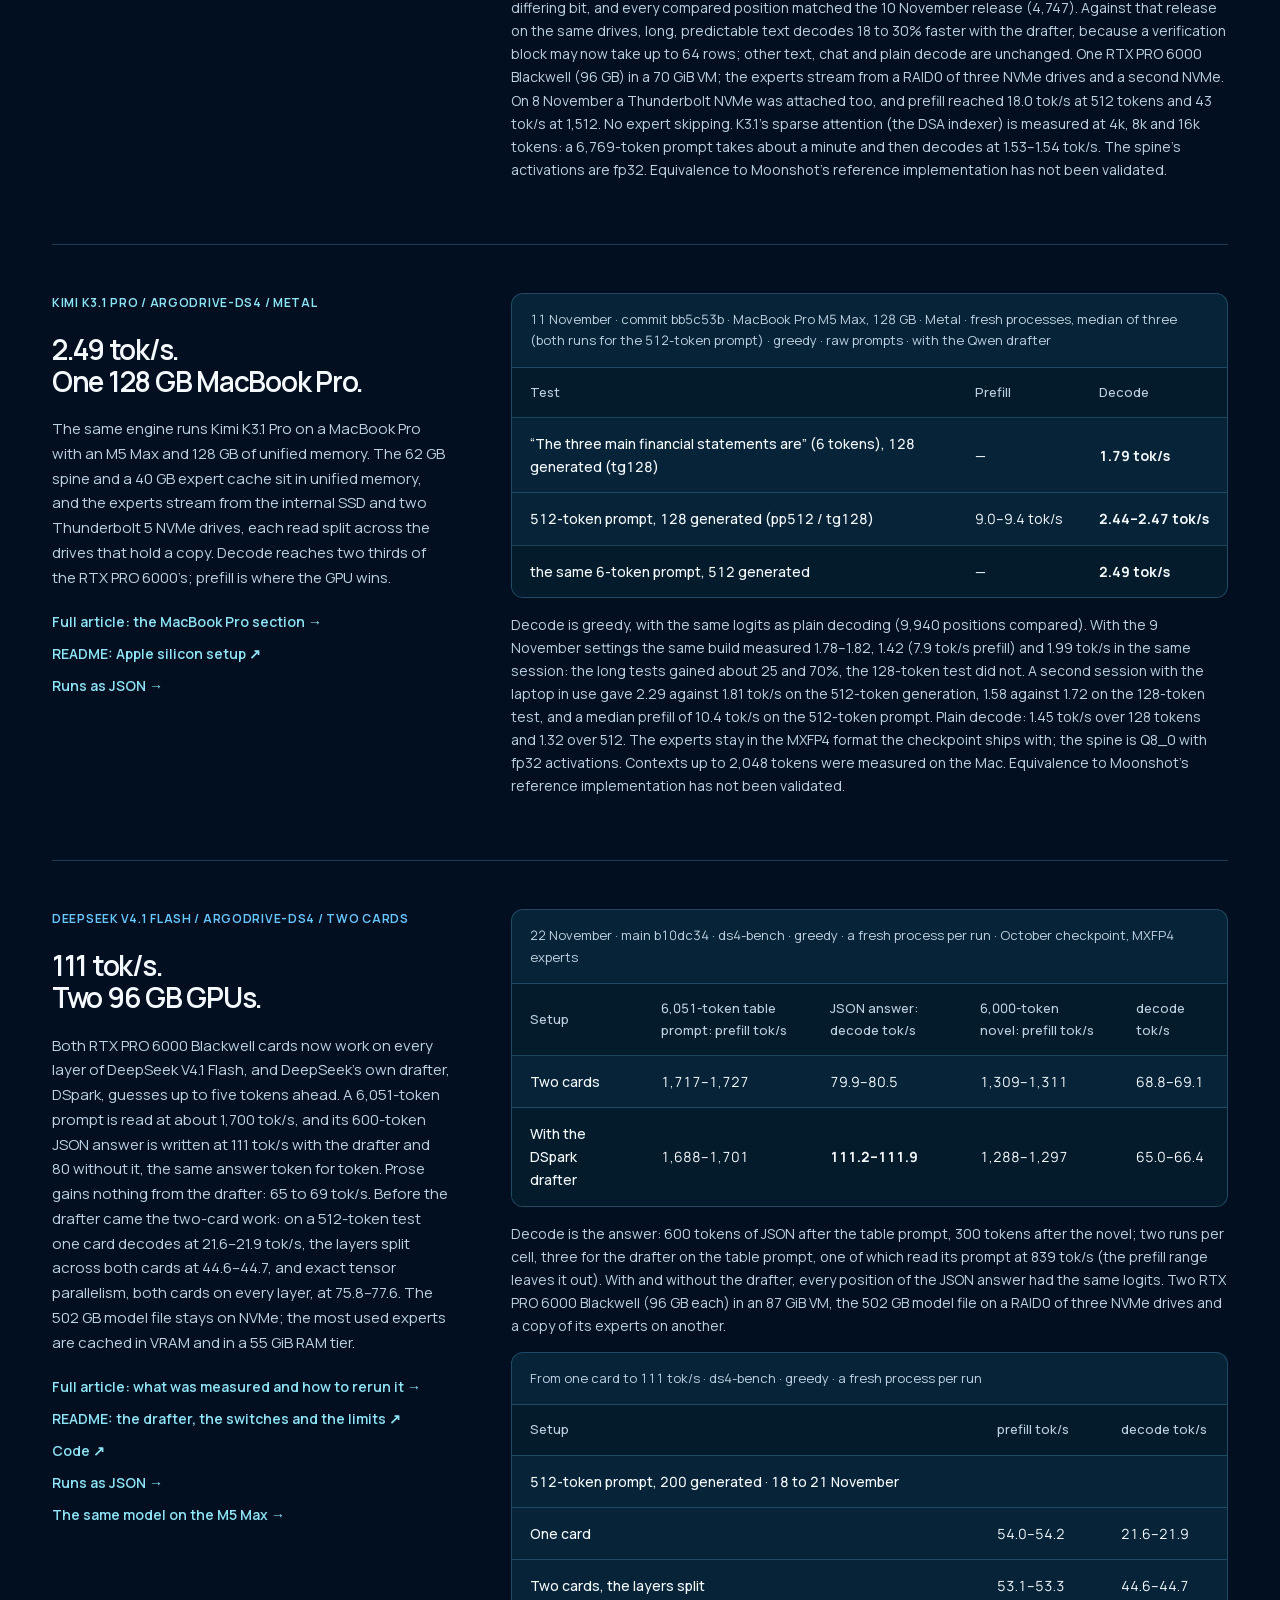
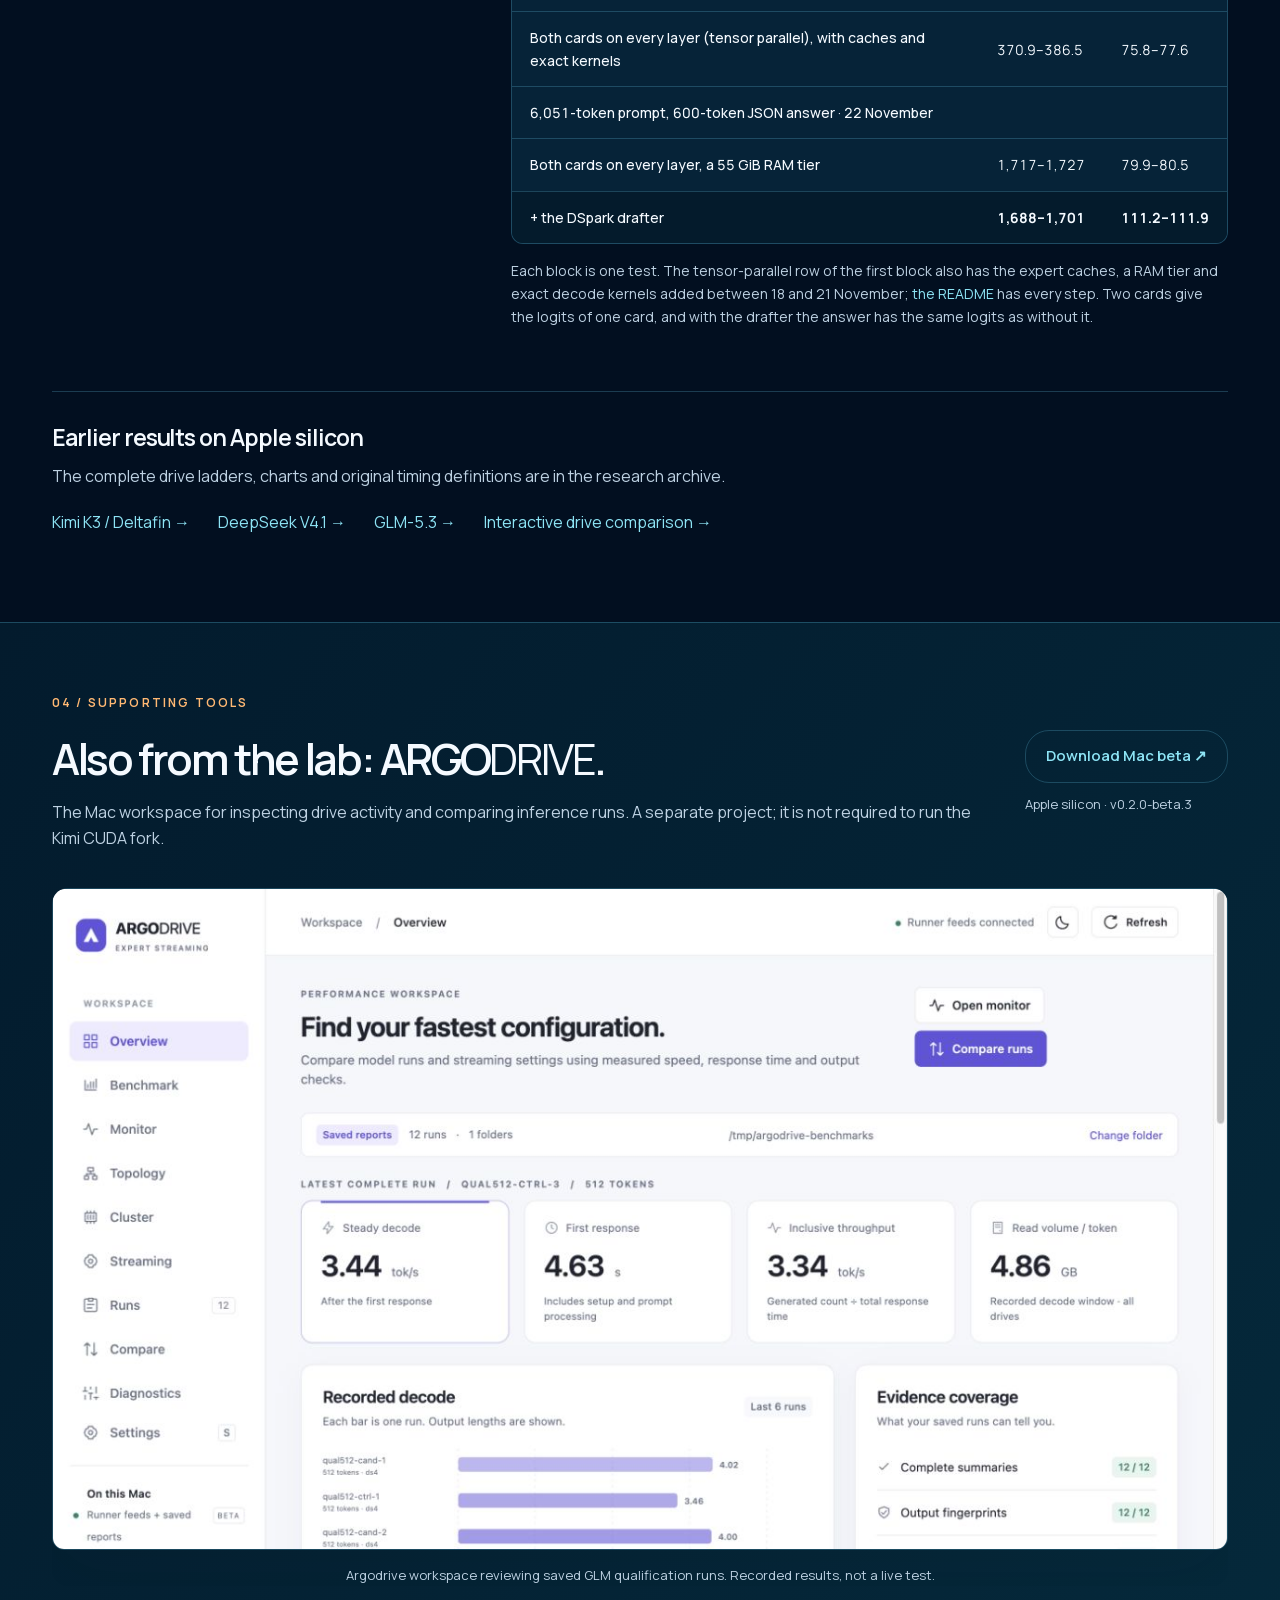
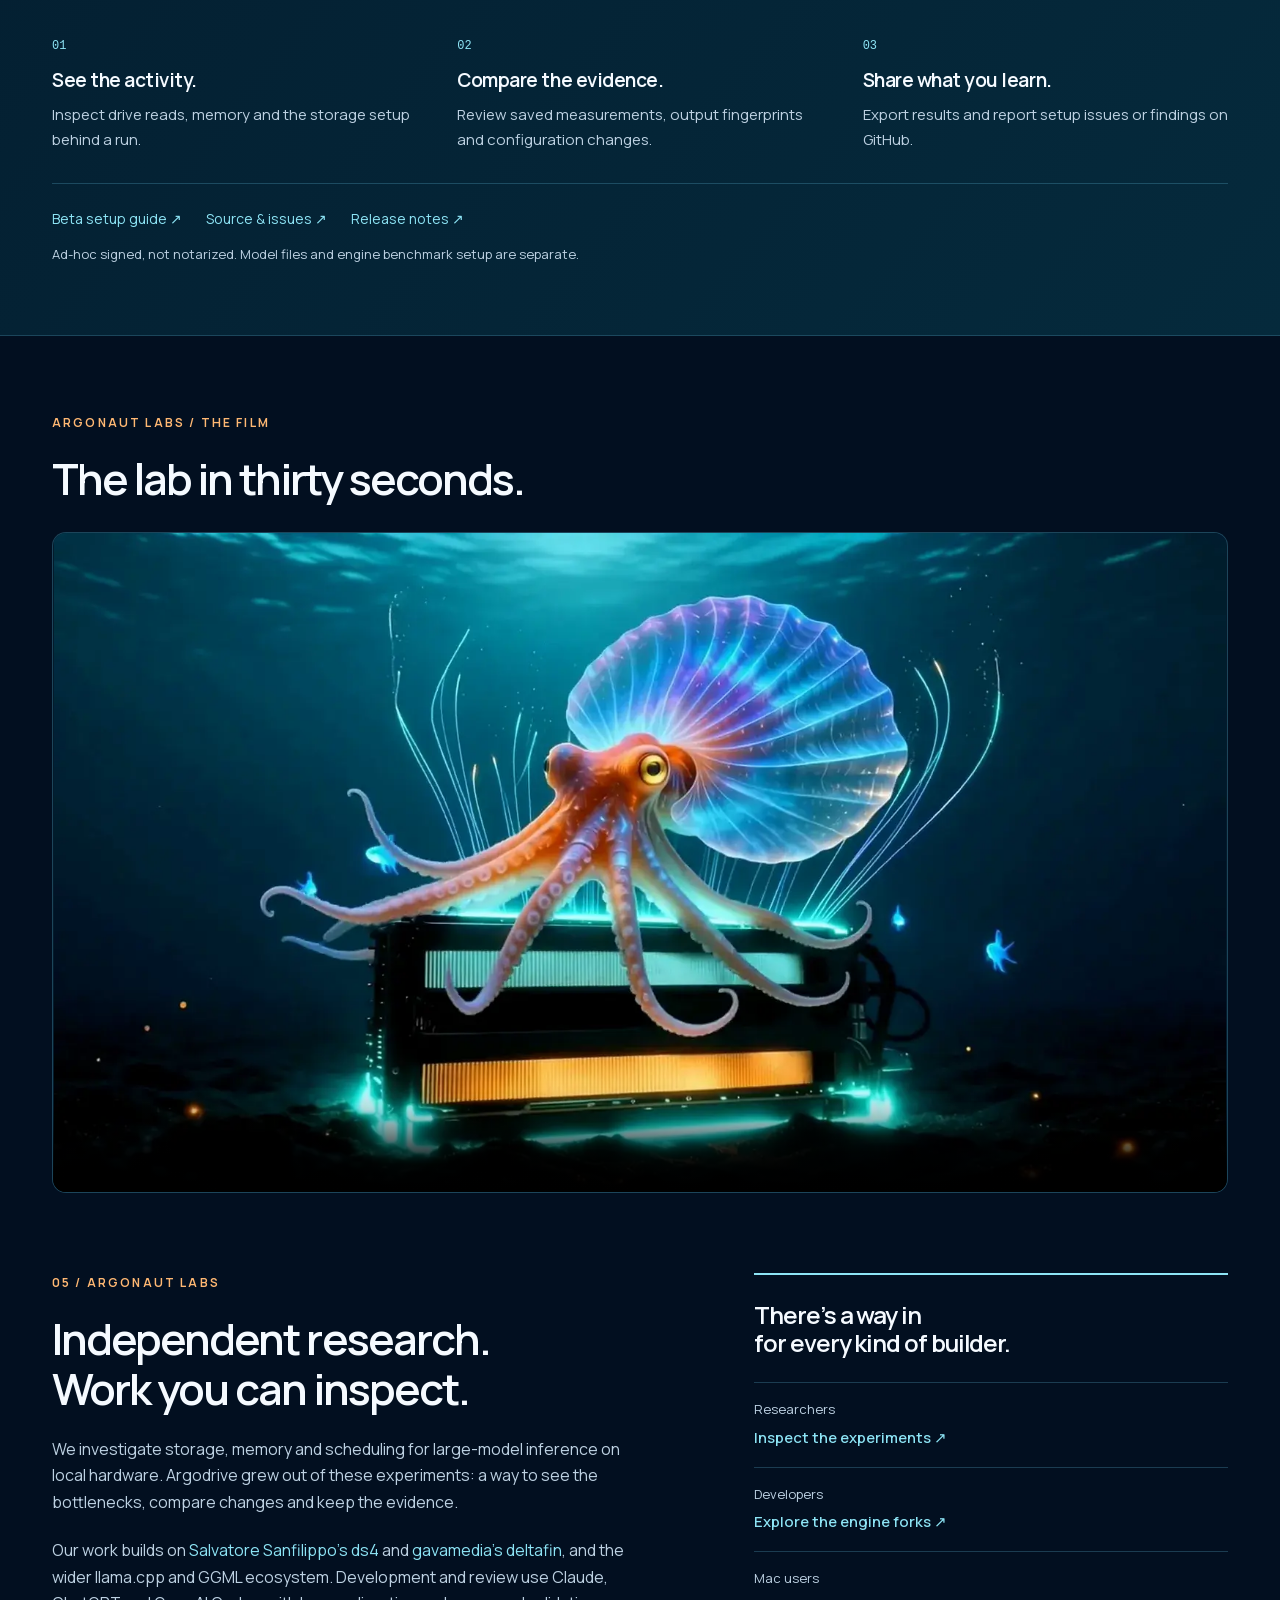
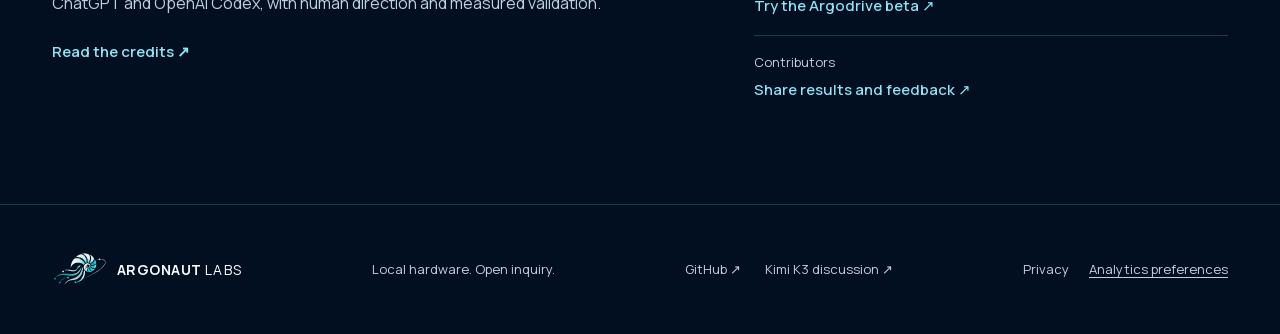
==== commit 9823bdde: "Home page: a looping hero film and the thirty-second film The hero art now plays a silent loop. The " ====
--- a/index.html
+++ b/index.html
@@ -56,7 +56,7 @@
 </nav>
 <a aria-label="Contact Argonaut Labs" class="al-contact-button" href="#contact"><svg aria-hidden="true" fill="none" focusable="false" stroke="currentColor" stroke-width="1.8" viewbox="0 0 24 24"><rect height="14" rx="2" width="19" x="2.5" y="5"></rect><path d="m3 6 9 7 9-7"></path></svg> Contact</a>
 </header><main id="main"><section aria-labelledby="hero-title" class="al-hero" id="overview">
-<div aria-hidden="true" class="al-hero-art"><img alt="" class="al-hero-creature" fetchpriority="high" height="1086" src="assets/cinematic/argonaut-hero.webp" width="1448"/></div>
+<div aria-hidden="true" class="al-hero-art"><img alt="" class="al-hero-creature" fetchpriority="high" height="1086" src="assets/cinematic/argonaut-hero.webp" width="1448"/><video autoplay="" class="al-hero-creature al-hero-film" loop="" muted="" playsinline="" poster="assets/cinematic/argonaut-film-poster.webp" preload="metadata"><source src="assets/cinematic/argonaut-film-loop.mp4" type="video/mp4"/></video></div>
 <div class="al-hero-content">
 <p class="al-eyebrow">Argonaut Labs / Local AI research</p>
 <h1 id="hero-title">Run Kimi K3.1 Pro<br/>on one GPU.</h1>
@@ -132,5 +132,5 @@
 <div class="al-pillar"><svg aria-hidden="true" class="al-pillar-icon al-blue" fill="none" focusable="false" stroke="currentColor" stroke-width="3" viewbox="0 0 64 64"><path d="m32 8 24 13-24 13L8 21 32 8ZM8 31l24 13 24-13M8 42l24 13 24-13"></path></svg><div><h2>Efficiency</h2><p>Smarter I/O, caching, and<br/>memory use</p></div></div>
 <div class="al-pillar"><svg aria-hidden="true" class="al-pillar-icon al-violet" fill="none" focusable="false" stroke="currentColor" stroke-width="2.7" viewbox="0 0 64 64"><rect height="29" rx="4" width="38" x="13" y="28"></rect><path d="M20 28v-8a12 12 0 0 1 24 0v8"></path><circle cx="32" cy="41" r="3"></circle><path d="M32 44v5"></path></svg><div><h2>Local Control</h2><p>Run powerful models<br/>on your own machines</p></div></div>
 <div class="al-pillar"><svg aria-hidden="true" class="al-pillar-icon al-cyan" fill="none" focusable="false" stroke="currentColor" stroke-width="3" viewbox="0 0 64 64"><path d="M32 32C22 12 6 17 6 32s16 20 26 0c10-20 26-15 26 0S42 52 32 32Z"></path></svg><div><h2>Open Research</h2><p>Reproducible, transparent,<br/>and community-driven</p></div></div>
-</section><section class="wrap results-section" id="results"><div class="section-heading"><div><p class="eyebrow">03 / MEASURED RESULTS</p><h2>The numbers, with their context.</h2></div><p>One or two RTX PRO 6000 · 96 GB each, then M5 Max · 128 GB <br/>Measured runs, documented conditions.</p></div><article class="result-row" id="kimi31-two-card-results"><div class="result-intro"><span class="model-label purple">KIMI K3.1 PRO / ARGODRIVE-DS4 / TWO CARDS</span><h3>5.52 tok/s. <br/>Two 96 GB GPUs.</h3><p>With its layers split between two RTX PRO 6000 Blackwell cards, Kimi K3.1 Pro decodes raw completions at 5.52 tok/s with the Qwen drafter and at 2.97 tok/s without it; one card ran the same tests at 3.87 and 2.04 tok/s the same day. What is left of both cards is one expert cache, so fewer experts are read from the drives for each token. Prefill does not gain: the drives set it on either setup.</p><a class="text-link" href="research/kimi-k31-single-gpu.html#two-cards">Full article: the two-card section →</a><a class="text-link" href="research/kimi-k31-build.html">How the build works, with a schematic →</a><a class="text-link" href="https://github.com/argonautlabsai/argodrive-ds4-kimi-k3.1/blob/main/tools/kimi-k3/README.md#two-cards-19-november-2026">README: switches, what changed and the limits ↗</a><a class="text-link" href="https://github.com/argonautlabsai/argodrive-ds4-kimi-k3.1">Code ↗</a><a class="text-link" href="research/kimi-k31-2026-11-19.json">Runs as JSON →</a></div><div><div aria-label="Kimi K3.1 Pro on one and on two RTX PRO 6000 cards" class="table-scroll" role="region" tabindex="0"><table><caption>19 November · commit d29ddcb · one fresh process per run · greedy · raw prompts · four NVMe devices</caption><thead><tr><th scope="col">Setup</th><th scope="col">512-token prompt: prefill tok/s</th><th scope="col">decode tok/s</th><th scope="col">1,512-token prompt: prefill tok/s</th><th scope="col">decode tok/s</th><th scope="col">6-token prompt: decode tok/s</th></tr></thead><tbody><tr><th scope="row">One&nbsp;card</th><td>16.0</td><td>1.60</td><td>39.5</td><td>1.74</td><td>2.04</td></tr><tr><th scope="row">Two&nbsp;cards</th><td>16.1</td><td>2.05</td><td>39.7</td><td>2.26</td><td>2.97</td></tr><tr><th colspan="6" scope="colgroup">With the Qwen drafter</th></tr><tr><th scope="row">One&nbsp;card</th><td>16.0</td><td>3.95</td><td>39.6</td><td>3.01</td><td>3.87</td></tr><tr><th scope="row">Two&nbsp;cards</th><td>15.9</td><td>4.56</td><td>39.3</td><td>3.57</td><td><strong>5.52</strong></td></tr></tbody></table></div><p class="table-note">Decode is the answer: 200 tokens after the 512-token prompt, 128 after the 1,512-token one, 512 after the 6-token one. Every cell has the same logits as the one-card reference runs. Two RTX PRO 6000 Blackwell (96 GB each) in an 80 GiB VM with a 56 GiB expert pool; one card runs the same build with no new switch. No expert skipping. Equivalence to Moonshot’s reference implementation has not been validated.</p></div></article><article class="result-row" id="kimi31-results"><div class="result-intro"><span class="model-label purple">KIMI K3.1 PRO / ARGODRIVE-DS4</span><h3>3.79 tok/s. <br/>One 96 GB GPU.</h3><p>With its Qwen drafter, Kimi K3.1 Pro decodes raw completions at 3.79 tok/s on one RTX PRO 6000 Blackwell, with the same tokens as plain decoding; without the drafter, at 1.97 tok/s. The prompt pass reads most of the model once, so long prompts go fastest: 120 tok/s on a 6,769-token prompt. Chat runs at about 2 tok/s, and K3.1’s sparse attention takes contexts up to 16,384 tokens.</p><a class="text-link" href="research/kimi-k31-single-gpu.html">Full article: hardware, measurements and method →</a><a class="text-link" href="https://github.com/argonautlabsai/argodrive-ds4-kimi-k3.1/blob/main/tools/kimi-k3/README.md">README: layout, protocol and caveats ↗</a><a class="text-link" href="https://github.com/argonautlabsai/argodrive-ds4-kimi-k3.1">Code ↗</a><a class="text-link" href="research/kimi-k31-2026-11-11.json">Runs as JSON →</a></div><div><div aria-label="Kimi K3.1 Pro standard tests" class="table-scroll" role="region" tabindex="0"><table><caption>11 November · commit bb5c53b · one fresh process per run · greedy · raw prompts · four NVMe devices</caption><thead><tr><th scope="col">Test</th><th scope="col">Prefill</th><th scope="col">Decode, Qwen drafter</th><th scope="col">Decode, plain</th></tr></thead><tbody><tr><th scope="row">“The three main financial statements are” (6 tokens), 128 generated (tg128)</th><td>—</td><td><strong>2.76 tok/s</strong></td><td>2.06–2.07 tok/s</td></tr><tr><th scope="row">512-token prompt, 200 generated (pp512 / tg200)</th><td>15.7–15.9 tok/s</td><td><strong>3.88–3.89 tok/s</strong></td><td>1.55 tok/s</td></tr><tr><th scope="row">1,512-token prompt, 128 generated (pp1512 / tg128)</th><td>40.4–40.8 tok/s</td><td><strong>2.92 tok/s</strong></td><td>1.71 tok/s</td></tr><tr><th scope="row">the same 6-token prompt, 512 generated</th><td>—</td><td><strong>3.77–3.79 tok/s</strong></td><td>1.97 tok/s</td></tr></tbody></table></div><p class="table-note">Decode is greedy, with the same tokens as plain decoding: the logits of 2,639 positions showed no differing bit, and every compared position matched the 10 November release (4,747). Against that release on the same drives, long, predictable text decodes 18 to 30% faster with the drafter, because a verification block may now take up to 64 rows; other text, chat and plain decode are unchanged. One RTX PRO 6000 Blackwell (96 GB) in a 70 GiB VM; the experts stream from a RAID0 of three NVMe drives and a second NVMe. On 8 November a Thunderbolt NVMe was attached too, and prefill reached 18.0 tok/s at 512 tokens and 43 tok/s at 1,512. No expert skipping. K3.1’s sparse attention (the DSA indexer) is measured at 4k, 8k and 16k tokens: a 6,769-token prompt takes about a minute and then decodes at 1.53–1.54 tok/s. The spine’s activations are fp32. Equivalence to Moonshot’s reference implementation has not been validated.</p></div></article><article class="result-row" id="kimi31-mac-results"><div class="result-intro"><span class="model-label purple">KIMI K3.1 PRO / ARGODRIVE-DS4 / METAL</span><h3>2.49 tok/s. <br/>One 128 GB MacBook Pro.</h3><p>The same engine runs Kimi K3.1 Pro on a MacBook Pro with an M5 Max and 128 GB of unified memory. The 62 GB spine and a 40 GB expert cache sit in unified memory, and the experts stream from the internal SSD and two Thunderbolt 5 NVMe drives, each read split across the drives that hold a copy. Decode reaches two thirds of the RTX PRO 6000’s; prefill is where the GPU wins.</p><a class="text-link" href="research/kimi-k31-single-gpu.html#apple-silicon">Full article: the MacBook Pro section →</a><a class="text-link" href="https://github.com/argonautlabsai/argodrive-ds4-kimi-k3.1/blob/main/tools/kimi-k3/README.md#apple-silicon-metal">README: Apple silicon setup ↗</a><a class="text-link" href="research/kimi-k31-2026-11-11-m5max.json">Runs as JSON →</a></div><div><div aria-label="Kimi K3.1 Pro on a MacBook Pro M5 Max" class="table-scroll" role="region" tabindex="0"><table><caption>11 November · commit bb5c53b · MacBook Pro M5 Max, 128 GB · Metal · fresh processes, median of three (both runs for the 512-token prompt) · greedy · raw prompts · with the Qwen drafter</caption><thead><tr><th scope="col">Test</th><th scope="col">Prefill</th><th scope="col">Decode</th></tr></thead><tbody><tr><th scope="row">“The three main financial statements are” (6 tokens), 128 generated (tg128)</th><td>—</td><td><strong>1.79 tok/s</strong></td></tr><tr><th scope="row">512-token prompt, 128 generated (pp512 / tg128)</th><td>9.0–9.4 tok/s</td><td><strong>2.44–2.47 tok/s</strong></td></tr><tr><th scope="row">the same 6-token prompt, 512 generated</th><td>—</td><td><strong>2.49 tok/s</strong></td></tr></tbody></table></div><p class="table-note">Decode is greedy, with the same logits as plain decoding (9,940 positions compared). With the 9 November settings the same build measured 1.78–1.82, 1.42 (7.9 tok/s prefill) and 1.99 tok/s in the same session: the long tests gained about 25 and 70%, the 128-token test did not. A second session with the laptop in use gave 2.29 against 1.81 tok/s on the 512-token generation, 1.58 against 1.72 on the 128-token test, and a median prefill of 10.4 tok/s on the 512-token prompt. Plain decode: 1.45 tok/s over 128 tokens and 1.32 over 512. The experts stay in the MXFP4 format the checkpoint ships with; the spine is Q8_0 with fp32 activations. Contexts up to 2,048 tokens were measured on the Mac. Equivalence to Moonshot’s reference implementation has not been validated.</p></div></article><article class="result-row" id="deepseek-cuda-results"><div class="result-intro"><span class="model-label blue">DEEPSEEK V4.1 FLASH / ARGODRIVE-DS4 / TWO CARDS</span><h3>111 tok/s. <br/>Two 96 GB GPUs.</h3><p>Both RTX PRO 6000 Blackwell cards now work on every layer of DeepSeek V4.1 Flash, and DeepSeek’s own drafter, DSpark, guesses up to five tokens ahead. A 6,051-token prompt is read at about 1,700 tok/s, and its 600-token JSON answer is written at 111 tok/s with the drafter and 80 without it, the same answer token for token. Prose gains nothing from the drafter: 65 to 69 tok/s. Before the drafter came the two-card work: on a 512-token test one card decodes at 21.6–21.9 tok/s, the layers split across both cards at 44.6–44.7, and exact tensor parallelism, both cards on every layer, at 75.8–77.6. The 502 GB model file stays on NVMe; the most used experts are cached in VRAM and in a 55 GiB RAM tier.</p><a class="text-link" href="research/deepseek-v41-two-gpus.html">Full article: what was measured and how to rerun it →</a><a class="text-link" href="https://github.com/argonautlabsai/argodrive-ds4-kimi-k3.1/blob/main/tools/deepseek-v41/README.md#the-dspark-drafter-on-both-cards-22-november">README: the drafter, the switches and the limits ↗</a><a class="text-link" href="https://github.com/argonautlabsai/argodrive-ds4-kimi-k3.1">Code ↗</a><a class="text-link" href="research/deepseek-2026-11-22.json">Runs as JSON →</a><a class="text-link" href="research/apple-silicon-results.html#deepseek-october">The same model on the M5 Max →</a></div><div><div aria-label="DeepSeek V4.1 Flash on two RTX PRO 6000 cards, with and without the drafter" class="table-scroll" role="region" tabindex="0"><table><caption>22 November · main b10dc34 · ds4-bench · greedy · a fresh process per run · October checkpoint, MXFP4 experts</caption><thead><tr><th scope="col">Setup</th><th scope="col">6,051-token table prompt: prefill tok/s</th><th scope="col">JSON answer: decode tok/s</th><th scope="col">6,000-token novel: prefill tok/s</th><th scope="col">decode tok/s</th></tr></thead><tbody><tr><th scope="row">Two&nbsp;cards</th><td>1,717–1,727</td><td>79.9–80.5</td><td>1,309–1,311</td><td>68.8–69.1</td></tr><tr><th scope="row">With the DSpark drafter</th><td>1,688–1,701</td><td><strong>111.2–111.9</strong></td><td>1,288–1,297</td><td>65.0–66.4</td></tr></tbody></table></div><p class="table-note">Decode is the answer: 600 tokens of JSON after the table prompt, 300 tokens after the novel; two runs per cell, three for the drafter on the table prompt, one of which read its prompt at 839 tok/s (the prefill range leaves it out). With and without the drafter, every position of the JSON answer had the same logits. Two RTX PRO 6000 Blackwell (96 GB each) in an 87 GiB VM, the 502 GB model file on a RAID0 of three NVMe drives and a copy of its experts on another.</p><div aria-label="DeepSeek V4.1 Flash from one card to 111 tokens per second" class="table-scroll" role="region" tabindex="0"><table><caption>From one card to 111 tok/s · ds4-bench · greedy · a fresh process per run</caption><thead><tr><th scope="col">Setup</th><th scope="col">prefill tok/s</th><th scope="col">decode tok/s</th></tr></thead><tbody><tr><th colspan="3" scope="colgroup">512-token prompt, 200 generated · 18 to 21 November</th></tr><tr><th scope="row">One card</th><td>54.0–54.2</td><td>21.6–21.9</td></tr><tr><th scope="row">Two cards, the layers split</th><td>53.1–53.3</td><td>44.6–44.7</td></tr><tr><th scope="row">Both cards on every layer (tensor parallel), with caches and exact kernels</th><td>370.9–386.5</td><td>75.8–77.6</td></tr><tr><th colspan="3" scope="colgroup">6,051-token prompt, 600-token JSON answer · 22 November</th></tr><tr><th scope="row">Both cards on every layer, a 55&nbsp;GiB RAM tier</th><td>1,717–1,727</td><td>79.9–80.5</td></tr><tr><th scope="row">+ the DSpark drafter</th><td><strong>1,688–1,701</strong></td><td><strong>111.2–111.9</strong></td></tr></tbody></table></div><p class="table-note">Each block is one test. The tensor-parallel row of the first block also has the expert caches, a RAM tier and exact decode kernels added between 18 and 21 November; <a href="https://github.com/argonautlabsai/argodrive-ds4-kimi-k3.1/blob/main/tools/deepseek-v41/README.md#cuda-two-gpus-both-on-every-layer">the README</a> has every step. Two cards give the logits of one card, and with the drafter the answer has the same logits as without it.</p></div></article><div class="al-archive"><h3>Earlier results on Apple silicon</h3><p>The complete drive ladders, charts and original timing definitions are in the research archive.</p><div class="al-archive-links"><a href="research/apple-silicon-results.html#kimi-results" id="kimi-results">Kimi K3 / Deltafin →</a><a href="research/apple-silicon-results.html#deepseek-results" id="deepseek-results">DeepSeek V4.1 →</a><a href="research/apple-silicon-results.html#glm-results" id="glm-results">GLM-5.3 →</a><a href="research/apple-silicon-results.html#results-chart" id="results-chart">Interactive drive comparison →</a></div></div></section><section class="product-band" id="argodrive"><div class="wrap"><div class="product-heading"><div><p class="eyebrow">04 / SUPPORTING TOOLS</p><h2>Also from the lab: ARGO<span>DRIVE</span>.</h2><p>The Mac workspace for inspecting drive activity and comparing inference runs. A separate project; it is not required to run the Kimi CUDA fork.</p></div><div><a class="button" href="https://github.com/argonautlabsai/argodrive/releases/download/v0.2.0-beta.3/ARGODRIVE-0.2.0-beta.3-macos-arm64.zip">Download Mac beta ↗</a><p class="small">Apple silicon · v0.2.0-beta.3</p></div></div><figure class="product-image"><a aria-label="View the Argodrive workspace screenshot" href="assets/argodrive-recorded-runs.png"><img alt="Real Argodrive workspace reviewing twelve recorded GLM qualification runs, with throughput charts, timing metrics and evidence coverage." height="712" loading="lazy" src="assets/argodrive-recorded-runs.png" width="1265"/></a><figcaption>Argodrive workspace reviewing saved GLM qualification runs. Recorded results, not a live test.</figcaption></figure><div class="product-features"><div><span class="mono">01</span><h3>See the activity.</h3><p>Inspect drive reads, memory and the storage setup behind a run.</p></div><div><span class="mono">02</span><h3>Compare the evidence.</h3><p>Review saved measurements, output fingerprints and configuration changes.</p></div><div><span class="mono">03</span><h3>Share what you learn.</h3><p>Export results and report setup issues or findings on GitHub.</p></div></div><div class="product-links"><a href="https://github.com/argonautlabsai/argodrive/blob/beta-20260914/docs/BETA-TESTING.md">Beta setup guide ↗</a><a href="https://github.com/argonautlabsai/argodrive">Source &amp; issues ↗</a><a href="https://github.com/argonautlabsai/argodrive/releases/tag/v0.2.0-beta.3">Release notes ↗</a><p>Ad-hoc signed, not notarized. Model files and engine benchmark setup are separate.</p></div></div></section><section class="wrap about-section" id="about"><div><p class="eyebrow">05 / ARGONAUT LABS</p><h2>Independent research. <br/>Work you can inspect.</h2><p>We investigate storage, memory and scheduling for large-model inference on local hardware. Argodrive grew out of these experiments: a way to see the bottlenecks, compare changes and keep the evidence.</p><p id="credits">Our work builds on <a href="https://github.com/antirez/ds4">Salvatore Sanfilippo’s ds4</a> and <a href="https://github.com/gavamedia/deltafin">gavamedia’s deltafin</a>, and the wider llama.cpp and GGML ecosystem. Development and review use Claude, ChatGPT and OpenAI Codex, with human direction and measured validation.</p><a class="text-link" href="https://github.com/argonautlabsai/ds4-argodrive/blob/argonaut-v41-benchmark/CREDITS.md">Read the credits ↗</a></div><div class="join" id="contact"><h3>There’s a way in <br/>for every kind of builder.</h3><a href="#results"><span>Researchers</span><strong>Inspect the experiments ↗</strong></a><a href="https://github.com/argonautlabsai"><span>Developers</span><strong>Explore the engine forks ↗</strong></a><a href="#argodrive"><span>Mac users</span><strong>Try the Argodrive beta ↗</strong></a><a href="https://github.com/argonautlabsai/argodrive/issues"><span>Contributors</span><strong>Share results and feedback ↗</strong></a></div></section></main><footer class="wrap"><a class="brand" href="#overview"><img alt="" height="36" src="assets/cinematic/brand-icon.svg" width="55"/><span>ARGONAUT <b>LABS</b></span></a><span>Local hardware. Open inquiry.</span><div><a href="https://github.com/argonautlabsai">GitHub ↗</a><a href="https://news.ycombinator.com/item?id=49616257">Kimi K3 discussion ↗</a></div><div class="al-privacy-links"><a href="/privacy.html">Privacy</a><button type="button" class="al-analytics-settings" data-analytics-settings>Analytics preferences</button></div></footer><script defer="" src="assets/cinematic/home.js"></script><script defer src="/assets/analytics.js?v=20261119"></script>
+</section><section class="wrap results-section" id="results"><div class="section-heading"><div><p class="eyebrow">03 / MEASURED RESULTS</p><h2>The numbers, with their context.</h2></div><p>One or two RTX PRO 6000 · 96 GB each, then M5 Max · 128 GB <br/>Measured runs, documented conditions.</p></div><article class="result-row" id="kimi31-two-card-results"><div class="result-intro"><span class="model-label purple">KIMI K3.1 PRO / ARGODRIVE-DS4 / TWO CARDS</span><h3>5.52 tok/s. <br/>Two 96 GB GPUs.</h3><p>With its layers split between two RTX PRO 6000 Blackwell cards, Kimi K3.1 Pro decodes raw completions at 5.52 tok/s with the Qwen drafter and at 2.97 tok/s without it; one card ran the same tests at 3.87 and 2.04 tok/s the same day. What is left of both cards is one expert cache, so fewer experts are read from the drives for each token. Prefill does not gain: the drives set it on either setup.</p><a class="text-link" href="research/kimi-k31-single-gpu.html#two-cards">Full article: the two-card section →</a><a class="text-link" href="research/kimi-k31-build.html">How the build works, with a schematic →</a><a class="text-link" href="https://github.com/argonautlabsai/argodrive-ds4-kimi-k3.1/blob/main/tools/kimi-k3/README.md#two-cards-19-november-2026">README: switches, what changed and the limits ↗</a><a class="text-link" href="https://github.com/argonautlabsai/argodrive-ds4-kimi-k3.1">Code ↗</a><a class="text-link" href="research/kimi-k31-2026-11-19.json">Runs as JSON →</a></div><div><div aria-label="Kimi K3.1 Pro on one and on two RTX PRO 6000 cards" class="table-scroll" role="region" tabindex="0"><table><caption>19 November · commit d29ddcb · one fresh process per run · greedy · raw prompts · four NVMe devices</caption><thead><tr><th scope="col">Setup</th><th scope="col">512-token prompt: prefill tok/s</th><th scope="col">decode tok/s</th><th scope="col">1,512-token prompt: prefill tok/s</th><th scope="col">decode tok/s</th><th scope="col">6-token prompt: decode tok/s</th></tr></thead><tbody><tr><th scope="row">One&nbsp;card</th><td>16.0</td><td>1.60</td><td>39.5</td><td>1.74</td><td>2.04</td></tr><tr><th scope="row">Two&nbsp;cards</th><td>16.1</td><td>2.05</td><td>39.7</td><td>2.26</td><td>2.97</td></tr><tr><th colspan="6" scope="colgroup">With the Qwen drafter</th></tr><tr><th scope="row">One&nbsp;card</th><td>16.0</td><td>3.95</td><td>39.6</td><td>3.01</td><td>3.87</td></tr><tr><th scope="row">Two&nbsp;cards</th><td>15.9</td><td>4.56</td><td>39.3</td><td>3.57</td><td><strong>5.52</strong></td></tr></tbody></table></div><p class="table-note">Decode is the answer: 200 tokens after the 512-token prompt, 128 after the 1,512-token one, 512 after the 6-token one. Every cell has the same logits as the one-card reference runs. Two RTX PRO 6000 Blackwell (96 GB each) in an 80 GiB VM with a 56 GiB expert pool; one card runs the same build with no new switch. No expert skipping. Equivalence to Moonshot’s reference implementation has not been validated.</p></div></article><article class="result-row" id="kimi31-results"><div class="result-intro"><span class="model-label purple">KIMI K3.1 PRO / ARGODRIVE-DS4</span><h3>3.79 tok/s. <br/>One 96 GB GPU.</h3><p>With its Qwen drafter, Kimi K3.1 Pro decodes raw completions at 3.79 tok/s on one RTX PRO 6000 Blackwell, with the same tokens as plain decoding; without the drafter, at 1.97 tok/s. The prompt pass reads most of the model once, so long prompts go fastest: 120 tok/s on a 6,769-token prompt. Chat runs at about 2 tok/s, and K3.1’s sparse attention takes contexts up to 16,384 tokens.</p><a class="text-link" href="research/kimi-k31-single-gpu.html">Full article: hardware, measurements and method →</a><a class="text-link" href="https://github.com/argonautlabsai/argodrive-ds4-kimi-k3.1/blob/main/tools/kimi-k3/README.md">README: layout, protocol and caveats ↗</a><a class="text-link" href="https://github.com/argonautlabsai/argodrive-ds4-kimi-k3.1">Code ↗</a><a class="text-link" href="research/kimi-k31-2026-11-11.json">Runs as JSON →</a></div><div><div aria-label="Kimi K3.1 Pro standard tests" class="table-scroll" role="region" tabindex="0"><table><caption>11 November · commit bb5c53b · one fresh process per run · greedy · raw prompts · four NVMe devices</caption><thead><tr><th scope="col">Test</th><th scope="col">Prefill</th><th scope="col">Decode, Qwen drafter</th><th scope="col">Decode, plain</th></tr></thead><tbody><tr><th scope="row">“The three main financial statements are” (6 tokens), 128 generated (tg128)</th><td>—</td><td><strong>2.76 tok/s</strong></td><td>2.06–2.07 tok/s</td></tr><tr><th scope="row">512-token prompt, 200 generated (pp512 / tg200)</th><td>15.7–15.9 tok/s</td><td><strong>3.88–3.89 tok/s</strong></td><td>1.55 tok/s</td></tr><tr><th scope="row">1,512-token prompt, 128 generated (pp1512 / tg128)</th><td>40.4–40.8 tok/s</td><td><strong>2.92 tok/s</strong></td><td>1.71 tok/s</td></tr><tr><th scope="row">the same 6-token prompt, 512 generated</th><td>—</td><td><strong>3.77–3.79 tok/s</strong></td><td>1.97 tok/s</td></tr></tbody></table></div><p class="table-note">Decode is greedy, with the same tokens as plain decoding: the logits of 2,639 positions showed no differing bit, and every compared position matched the 10 November release (4,747). Against that release on the same drives, long, predictable text decodes 18 to 30% faster with the drafter, because a verification block may now take up to 64 rows; other text, chat and plain decode are unchanged. One RTX PRO 6000 Blackwell (96 GB) in a 70 GiB VM; the experts stream from a RAID0 of three NVMe drives and a second NVMe. On 8 November a Thunderbolt NVMe was attached too, and prefill reached 18.0 tok/s at 512 tokens and 43 tok/s at 1,512. No expert skipping. K3.1’s sparse attention (the DSA indexer) is measured at 4k, 8k and 16k tokens: a 6,769-token prompt takes about a minute and then decodes at 1.53–1.54 tok/s. The spine’s activations are fp32. Equivalence to Moonshot’s reference implementation has not been validated.</p></div></article><article class="result-row" id="kimi31-mac-results"><div class="result-intro"><span class="model-label purple">KIMI K3.1 PRO / ARGODRIVE-DS4 / METAL</span><h3>2.49 tok/s. <br/>One 128 GB MacBook Pro.</h3><p>The same engine runs Kimi K3.1 Pro on a MacBook Pro with an M5 Max and 128 GB of unified memory. The 62 GB spine and a 40 GB expert cache sit in unified memory, and the experts stream from the internal SSD and two Thunderbolt 5 NVMe drives, each read split across the drives that hold a copy. Decode reaches two thirds of the RTX PRO 6000’s; prefill is where the GPU wins.</p><a class="text-link" href="research/kimi-k31-single-gpu.html#apple-silicon">Full article: the MacBook Pro section →</a><a class="text-link" href="https://github.com/argonautlabsai/argodrive-ds4-kimi-k3.1/blob/main/tools/kimi-k3/README.md#apple-silicon-metal">README: Apple silicon setup ↗</a><a class="text-link" href="research/kimi-k31-2026-11-11-m5max.json">Runs as JSON →</a></div><div><div aria-label="Kimi K3.1 Pro on a MacBook Pro M5 Max" class="table-scroll" role="region" tabindex="0"><table><caption>11 November · commit bb5c53b · MacBook Pro M5 Max, 128 GB · Metal · fresh processes, median of three (both runs for the 512-token prompt) · greedy · raw prompts · with the Qwen drafter</caption><thead><tr><th scope="col">Test</th><th scope="col">Prefill</th><th scope="col">Decode</th></tr></thead><tbody><tr><th scope="row">“The three main financial statements are” (6 tokens), 128 generated (tg128)</th><td>—</td><td><strong>1.79 tok/s</strong></td></tr><tr><th scope="row">512-token prompt, 128 generated (pp512 / tg128)</th><td>9.0–9.4 tok/s</td><td><strong>2.44–2.47 tok/s</strong></td></tr><tr><th scope="row">the same 6-token prompt, 512 generated</th><td>—</td><td><strong>2.49 tok/s</strong></td></tr></tbody></table></div><p class="table-note">Decode is greedy, with the same logits as plain decoding (9,940 positions compared). With the 9 November settings the same build measured 1.78–1.82, 1.42 (7.9 tok/s prefill) and 1.99 tok/s in the same session: the long tests gained about 25 and 70%, the 128-token test did not. A second session with the laptop in use gave 2.29 against 1.81 tok/s on the 512-token generation, 1.58 against 1.72 on the 128-token test, and a median prefill of 10.4 tok/s on the 512-token prompt. Plain decode: 1.45 tok/s over 128 tokens and 1.32 over 512. The experts stay in the MXFP4 format the checkpoint ships with; the spine is Q8_0 with fp32 activations. Contexts up to 2,048 tokens were measured on the Mac. Equivalence to Moonshot’s reference implementation has not been validated.</p></div></article><article class="result-row" id="deepseek-cuda-results"><div class="result-intro"><span class="model-label blue">DEEPSEEK V4.1 FLASH / ARGODRIVE-DS4 / TWO CARDS</span><h3>111 tok/s. <br/>Two 96 GB GPUs.</h3><p>Both RTX PRO 6000 Blackwell cards now work on every layer of DeepSeek V4.1 Flash, and DeepSeek’s own drafter, DSpark, guesses up to five tokens ahead. A 6,051-token prompt is read at about 1,700 tok/s, and its 600-token JSON answer is written at 111 tok/s with the drafter and 80 without it, the same answer token for token. Prose gains nothing from the drafter: 65 to 69 tok/s. Before the drafter came the two-card work: on a 512-token test one card decodes at 21.6–21.9 tok/s, the layers split across both cards at 44.6–44.7, and exact tensor parallelism, both cards on every layer, at 75.8–77.6. The 502 GB model file stays on NVMe; the most used experts are cached in VRAM and in a 55 GiB RAM tier.</p><a class="text-link" href="research/deepseek-v41-two-gpus.html">Full article: what was measured and how to rerun it →</a><a class="text-link" href="https://github.com/argonautlabsai/argodrive-ds4-kimi-k3.1/blob/main/tools/deepseek-v41/README.md#the-dspark-drafter-on-both-cards-22-november">README: the drafter, the switches and the limits ↗</a><a class="text-link" href="https://github.com/argonautlabsai/argodrive-ds4-kimi-k3.1">Code ↗</a><a class="text-link" href="research/deepseek-2026-11-22.json">Runs as JSON →</a><a class="text-link" href="research/apple-silicon-results.html#deepseek-october">The same model on the M5 Max →</a></div><div><div aria-label="DeepSeek V4.1 Flash on two RTX PRO 6000 cards, with and without the drafter" class="table-scroll" role="region" tabindex="0"><table><caption>22 November · main b10dc34 · ds4-bench · greedy · a fresh process per run · October checkpoint, MXFP4 experts</caption><thead><tr><th scope="col">Setup</th><th scope="col">6,051-token table prompt: prefill tok/s</th><th scope="col">JSON answer: decode tok/s</th><th scope="col">6,000-token novel: prefill tok/s</th><th scope="col">decode tok/s</th></tr></thead><tbody><tr><th scope="row">Two&nbsp;cards</th><td>1,717–1,727</td><td>79.9–80.5</td><td>1,309–1,311</td><td>68.8–69.1</td></tr><tr><th scope="row">With the DSpark drafter</th><td>1,688–1,701</td><td><strong>111.2–111.9</strong></td><td>1,288–1,297</td><td>65.0–66.4</td></tr></tbody></table></div><p class="table-note">Decode is the answer: 600 tokens of JSON after the table prompt, 300 tokens after the novel; two runs per cell, three for the drafter on the table prompt, one of which read its prompt at 839 tok/s (the prefill range leaves it out). With and without the drafter, every position of the JSON answer had the same logits. Two RTX PRO 6000 Blackwell (96 GB each) in an 87 GiB VM, the 502 GB model file on a RAID0 of three NVMe drives and a copy of its experts on another.</p><div aria-label="DeepSeek V4.1 Flash from one card to 111 tokens per second" class="table-scroll" role="region" tabindex="0"><table><caption>From one card to 111 tok/s · ds4-bench · greedy · a fresh process per run</caption><thead><tr><th scope="col">Setup</th><th scope="col">prefill tok/s</th><th scope="col">decode tok/s</th></tr></thead><tbody><tr><th colspan="3" scope="colgroup">512-token prompt, 200 generated · 18 to 21 November</th></tr><tr><th scope="row">One card</th><td>54.0–54.2</td><td>21.6–21.9</td></tr><tr><th scope="row">Two cards, the layers split</th><td>53.1–53.3</td><td>44.6–44.7</td></tr><tr><th scope="row">Both cards on every layer (tensor parallel), with caches and exact kernels</th><td>370.9–386.5</td><td>75.8–77.6</td></tr><tr><th colspan="3" scope="colgroup">6,051-token prompt, 600-token JSON answer · 22 November</th></tr><tr><th scope="row">Both cards on every layer, a 55&nbsp;GiB RAM tier</th><td>1,717–1,727</td><td>79.9–80.5</td></tr><tr><th scope="row">+ the DSpark drafter</th><td><strong>1,688–1,701</strong></td><td><strong>111.2–111.9</strong></td></tr></tbody></table></div><p class="table-note">Each block is one test. The tensor-parallel row of the first block also has the expert caches, a RAM tier and exact decode kernels added between 18 and 21 November; <a href="https://github.com/argonautlabsai/argodrive-ds4-kimi-k3.1/blob/main/tools/deepseek-v41/README.md#cuda-two-gpus-both-on-every-layer">the README</a> has every step. Two cards give the logits of one card, and with the drafter the answer has the same logits as without it.</p></div></article><div class="al-archive"><h3>Earlier results on Apple silicon</h3><p>The complete drive ladders, charts and original timing definitions are in the research archive.</p><div class="al-archive-links"><a href="research/apple-silicon-results.html#kimi-results" id="kimi-results">Kimi K3 / Deltafin →</a><a href="research/apple-silicon-results.html#deepseek-results" id="deepseek-results">DeepSeek V4.1 →</a><a href="research/apple-silicon-results.html#glm-results" id="glm-results">GLM-5.3 →</a><a href="research/apple-silicon-results.html#results-chart" id="results-chart">Interactive drive comparison →</a></div></div></section><section class="product-band" id="argodrive"><div class="wrap"><div class="product-heading"><div><p class="eyebrow">04 / SUPPORTING TOOLS</p><h2>Also from the lab: ARGO<span>DRIVE</span>.</h2><p>The Mac workspace for inspecting drive activity and comparing inference runs. A separate project; it is not required to run the Kimi CUDA fork.</p></div><div><a class="button" href="https://github.com/argonautlabsai/argodrive/releases/download/v0.2.0-beta.3/ARGODRIVE-0.2.0-beta.3-macos-arm64.zip">Download Mac beta ↗</a><p class="small">Apple silicon · v0.2.0-beta.3</p></div></div><figure class="product-image"><a aria-label="View the Argodrive workspace screenshot" href="assets/argodrive-recorded-runs.png"><img alt="Real Argodrive workspace reviewing twelve recorded GLM qualification runs, with throughput charts, timing metrics and evidence coverage." height="712" loading="lazy" src="assets/argodrive-recorded-runs.png" width="1265"/></a><figcaption>Argodrive workspace reviewing saved GLM qualification runs. Recorded results, not a live test.</figcaption></figure><div class="product-features"><div><span class="mono">01</span><h3>See the activity.</h3><p>Inspect drive reads, memory and the storage setup behind a run.</p></div><div><span class="mono">02</span><h3>Compare the evidence.</h3><p>Review saved measurements, output fingerprints and configuration changes.</p></div><div><span class="mono">03</span><h3>Share what you learn.</h3><p>Export results and report setup issues or findings on GitHub.</p></div></div><div class="product-links"><a href="https://github.com/argonautlabsai/argodrive/blob/beta-20260914/docs/BETA-TESTING.md">Beta setup guide ↗</a><a href="https://github.com/argonautlabsai/argodrive">Source &amp; issues ↗</a><a href="https://github.com/argonautlabsai/argodrive/releases/tag/v0.2.0-beta.3">Release notes ↗</a><p>Ad-hoc signed, not notarized. Model files and engine benchmark setup are separate.</p></div></div></section><section aria-labelledby="film-title" class="al-film" id="film"><div class="wrap al-film-inner"><p class="eyebrow">ARGONAUT LABS / THE FILM</p><h2 id="film-title">The lab in thirty seconds.</h2><video class="al-film-player" controls="" height="1080" playsinline="" poster="assets/cinematic/argonaut-film-still.webp" preload="none" width="1920"><source src="assets/cinematic/argonaut-film.mp4" type="video/mp4"/></video></div></section><section class="wrap about-section" id="about"><div><p class="eyebrow">05 / ARGONAUT LABS</p><h2>Independent research. <br/>Work you can inspect.</h2><p>We investigate storage, memory and scheduling for large-model inference on local hardware. Argodrive grew out of these experiments: a way to see the bottlenecks, compare changes and keep the evidence.</p><p id="credits">Our work builds on <a href="https://github.com/antirez/ds4">Salvatore Sanfilippo’s ds4</a> and <a href="https://github.com/gavamedia/deltafin">gavamedia’s deltafin</a>, and the wider llama.cpp and GGML ecosystem. Development and review use Claude, ChatGPT and OpenAI Codex, with human direction and measured validation.</p><a class="text-link" href="https://github.com/argonautlabsai/ds4-argodrive/blob/argonaut-v41-benchmark/CREDITS.md">Read the credits ↗</a></div><div class="join" id="contact"><h3>There’s a way in <br/>for every kind of builder.</h3><a href="#results"><span>Researchers</span><strong>Inspect the experiments ↗</strong></a><a href="https://github.com/argonautlabsai"><span>Developers</span><strong>Explore the engine forks ↗</strong></a><a href="#argodrive"><span>Mac users</span><strong>Try the Argodrive beta ↗</strong></a><a href="https://github.com/argonautlabsai/argodrive/issues"><span>Contributors</span><strong>Share results and feedback ↗</strong></a></div></section></main><footer class="wrap"><a class="brand" href="#overview"><img alt="" height="36" src="assets/cinematic/brand-icon.svg" width="55"/><span>ARGONAUT <b>LABS</b></span></a><span>Local hardware. Open inquiry.</span><div><a href="https://github.com/argonautlabsai">GitHub ↗</a><a href="https://news.ycombinator.com/item?id=49616257">Kimi K3 discussion ↗</a></div><div class="al-privacy-links"><a href="/privacy.html">Privacy</a><button type="button" class="al-analytics-settings" data-analytics-settings>Analytics preferences</button></div></footer><script defer="" src="assets/cinematic/home.js"></script><script defer src="/assets/analytics.js?v=20261119"></script>
 </body></html>
--- a/assets/cinematic/home.css
+++ b/assets/cinematic/home.css
@@ -276,3 +276,12 @@
   .al-study-links { gap: 14px 22px; margin-top: 22px; }
   .al-study-links span { flex-basis: 100%; }
 }
+
+/* The hero film: a silent loop over the still illustration. The still stays underneath for visitors who ask for reduced motion. */
+.al-hero-film { object-position: 50% 50%; }
+@media (prefers-reduced-motion: reduce) { .al-hero-film { display: none; } }
+
+/* The thirty-second film, above the About section. Nothing loads until the visitor presses play. */
+.al-film { padding-top: clamp(56px, 6vw, 96px); }
+.al-film h2 { margin: 0 0 28px; }
+.al-film-player { display: block; width: 100%; max-width: 1180px; height: auto; aspect-ratio: 16 / 9; border-radius: 14px; background: #041b2c; border: 1px solid #6ccef23b; }
